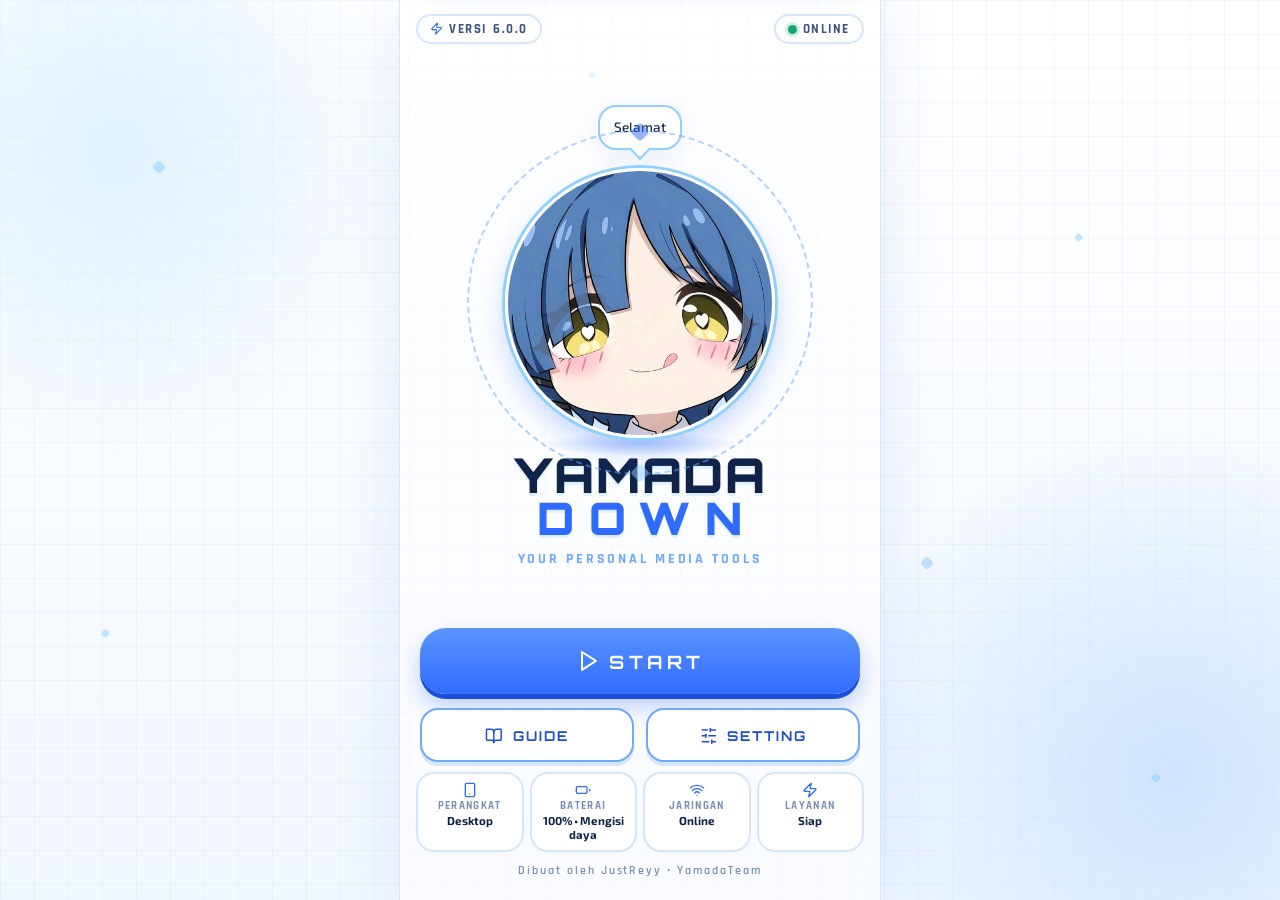
==== index.html @ 5ee304d1 "Update index.html" ====
<!doctype html>
<html lang="id" data-anim="on" data-rm="off" data-text="1" data-int="1">
<head>
  <meta charset="UTF-8">
  <meta name="viewport" content="width=device-width, initial-scale=1, viewport-fit=cover">
  <meta name="theme-color" content="#ffffff">
  <meta name="description" content="YAMADA DOWN - Your Personal Media Tools. Download video dari YouTube, TikTok, Instagram, dan Pinterest.">
  <meta name="mobile-web-app-capable" content="yes">
  <meta name="apple-mobile-web-app-capable" content="yes">
  <meta name="apple-mobile-web-app-title" content="YAMADA DOWN">
  <link rel="manifest" href="/manifest.webmanifest">
  <link rel="icon" href="LOGO.jpg">
  <link rel="apple-touch-icon" href="assets/icon-192.png">
  <link rel="preconnect" href="https://fonts.googleapis.com">
  <link rel="preconnect" href="https://fonts.gstatic.com" crossorigin>
  <link rel="stylesheet" href="https://fonts.googleapis.com/css2?family=Exo+2:wght@500;600;700&family=Inter:wght@400;500;600&family=Orbitron:wght@600;700;900&family=Rajdhani:wght@500;600;700&display=swap">
  <link rel="preload" as="image" href="assets/ryo.webp">
  <link rel="stylesheet" href="/style.css">
  <title>YAMADA DOWN</title>
</head>
<body>

<!-- Ikon: satu gaya (garis 2px, ujung membulat) -->
<svg width="0" height="0" style="position:absolute" aria-hidden="true" focusable="false">
  <defs>
    <symbol id="i-play" viewBox="0 0 24 24"><polygon points="6 3 20 12 6 21 6 3"/></symbol>
    <symbol id="i-book" viewBox="0 0 24 24"><path d="M12 7v14"/><path d="M3 18a1 1 0 0 1-1-1V4a1 1 0 0 1 1-1h5a4 4 0 0 1 4 4 4 4 0 0 1 4-4h5a1 1 0 0 1 1 1v13a1 1 0 0 1-1 1h-6a3 3 0 0 0-3 3 3 3 0 0 0-3-3z"/></symbol>
    <symbol id="i-sliders" viewBox="0 0 24 24"><line x1="21" x2="14" y1="4" y2="4"/><line x1="10" x2="3" y1="4" y2="4"/><line x1="21" x2="12" y1="12" y2="12"/><line x1="8" x2="3" y1="12" y2="12"/><line x1="21" x2="16" y1="20" y2="20"/><line x1="12" x2="3" y1="20" y2="20"/><line x1="14" x2="14" y1="2" y2="6"/><line x1="8" x2="8" y1="10" y2="14"/><line x1="16" x2="16" y1="18" y2="22"/></symbol>
    <symbol id="i-home" viewBox="0 0 24 24"><path d="M15 21v-8a1 1 0 0 0-1-1h-4a1 1 0 0 0-1 1v8"/><path d="M3 10a2 2 0 0 1 .709-1.528l7-5.999a2 2 0 0 1 2.582 0l7 5.999A2 2 0 0 1 21 10v9a2 2 0 0 1-2 2H5a2 2 0 0 1-2-2z"/></symbol>
    <symbol id="i-grid" viewBox="0 0 24 24"><rect width="7" height="7" x="3" y="3" rx="1"/><rect width="7" height="7" x="14" y="3" rx="1"/><rect width="7" height="7" x="14" y="14" rx="1"/><rect width="7" height="7" x="3" y="14" rx="1"/></symbol>
    <symbol id="i-back" viewBox="0 0 24 24"><path d="m12 19-7-7 7-7"/><path d="M19 12H5"/></symbol>
    <symbol id="i-chev-r" viewBox="0 0 24 24"><path d="m9 18 6-6-6-6"/></symbol>
    <symbol id="i-chev-l" viewBox="0 0 24 24"><path d="m15 18-6-6 6-6"/></symbol>
    <symbol id="i-check" viewBox="0 0 24 24"><path d="M20 6 9 17l-5-5"/></symbol>
    <symbol id="i-x" viewBox="0 0 24 24"><path d="M18 6 6 18"/><path d="m6 6 12 12"/></symbol>
    <symbol id="i-download" viewBox="0 0 24 24"><path d="M21 15v4a2 2 0 0 1-2 2H5a2 2 0 0 1-2-2v-4"/><polyline points="7 10 12 15 17 10"/><line x1="12" x2="12" y1="15" y2="3"/></symbol>
    <symbol id="i-clip" viewBox="0 0 24 24"><rect width="8" height="4" x="8" y="2" rx="1" ry="1"/><path d="M16 4h2a2 2 0 0 1 2 2v14a2 2 0 0 1-2 2H6a2 2 0 0 1-2-2V6a2 2 0 0 1 2-2h2"/></symbol>
    <symbol id="i-link" viewBox="0 0 24 24"><path d="M10 13a5 5 0 0 0 7.54.54l3-3a5 5 0 0 0-7.07-7.07l-1.72 1.71"/><path d="M14 11a5 5 0 0 0-7.54-.54l-3 3a5 5 0 0 0 7.07 7.07l1.71-1.71"/></symbol>
    <symbol id="i-share" viewBox="0 0 24 24"><circle cx="18" cy="5" r="3"/><circle cx="6" cy="12" r="3"/><circle cx="18" cy="19" r="3"/><line x1="8.59" x2="15.42" y1="13.51" y2="17.49"/><line x1="15.41" x2="8.59" y1="6.51" y2="10.49"/></symbol>
    <symbol id="i-vol" viewBox="0 0 24 24"><path d="M11 4.702a.705.705 0 0 0-1.203-.498L6.413 7.587A1.4 1.4 0 0 1 5.416 8H3a1 1 0 0 0-1 1v6a1 1 0 0 0 1 1h2.416a1.4 1.4 0 0 1 .997.413l3.383 3.384A.705.705 0 0 0 11 19.298z"/><path d="M16 9a5 5 0 0 1 0 6"/><path d="M19.364 18.364a9 9 0 0 0 0-12.728"/></symbol>
    <symbol id="i-globe" viewBox="0 0 24 24"><circle cx="12" cy="12" r="10"/><path d="M12 2a14.5 14.5 0 0 0 0 20 14.5 14.5 0 0 0 0-20"/><path d="M2 12h20"/></symbol>
    <symbol id="i-type" viewBox="0 0 24 24"><polyline points="4 7 4 4 20 4 20 7"/><line x1="9" x2="15" y1="20" y2="20"/><line x1="12" x2="12" y1="4" y2="20"/></symbol>
    <symbol id="i-sparkles" viewBox="0 0 24 24"><path d="M9.937 15.5A2 2 0 0 0 8.5 14.063l-6.135-1.582a.5.5 0 0 1 0-.962L8.5 9.936A2 2 0 0 0 9.937 8.5l1.582-6.135a.5.5 0 0 1 .963 0L14.063 8.5A2 2 0 0 0 15.5 9.937l6.135 1.581a.5.5 0 0 1 0 .964L15.5 14.063a2 2 0 0 0-1.437 1.437l-1.582 6.135a.5.5 0 0 1-.963 0z"/></symbol>
    <symbol id="i-shield" viewBox="0 0 24 24"><path d="M20 13c0 5-3.5 7.5-7.66 8.95a1 1 0 0 1-.67-.01C7.5 20.5 4 18 4 13V6a1 1 0 0 1 1-1c2 0 4.5-1.2 6.24-2.72a1.17 1.17 0 0 1 1.52 0C14.51 3.81 17 5 19 5a1 1 0 0 1 1 1z"/></symbol>
    <symbol id="i-lock" viewBox="0 0 24 24"><rect width="18" height="11" x="3" y="11" rx="2" ry="2"/><path d="M7 11V7a5 5 0 0 1 10 0v4"/></symbol>
    <symbol id="i-wifi" viewBox="0 0 24 24"><path d="M12 20h.01"/><path d="M2 8.82a15 15 0 0 1 20 0"/><path d="M5 12.859a10 10 0 0 1 14 0"/><path d="M8.5 16.429a5 5 0 0 1 7 0"/></symbol>
    <symbol id="i-battery" viewBox="0 0 24 24"><rect width="16" height="10" x="2" y="7" rx="2" ry="2"/><line x1="22" x2="22" y1="11" y2="13"/></symbol>
    <symbol id="i-phone" viewBox="0 0 24 24"><rect width="14" height="20" x="5" y="2" rx="2" ry="2"/><path d="M12 18h.01"/></symbol>
    <symbol id="i-refresh" viewBox="0 0 24 24"><path d="M3 12a9 9 0 0 1 9-9 9.75 9.75 0 0 1 6.74 2.74L21 8"/><path d="M21 3v5h-5"/><path d="M21 12a9 9 0 0 1-9 9 9.75 9.75 0 0 1-6.74-2.74L3 16"/><path d="M8 16H3v5"/></symbol>
    <symbol id="i-reset" viewBox="0 0 24 24"><path d="M3 12a9 9 0 1 0 9-9 9.75 9.75 0 0 0-6.74 2.74L3 8"/><path d="M3 3v5h5"/></symbol>
    <symbol id="i-chat" viewBox="0 0 24 24"><path d="M7.9 20A9 9 0 1 0 4 16.1L2 22Z"/></symbol>
    <symbol id="i-zap" viewBox="0 0 24 24"><path d="M4 14a1 1 0 0 1-.78-1.63l9.9-10.2a.5.5 0 0 1 .86.46l-1.92 6.02A1 1 0 0 0 13 10h7a1 1 0 0 1 .78 1.63l-9.9 10.2a.5.5 0 0 1-.86-.46l1.92-6.02A1 1 0 0 0 11 14z"/></symbol>
    <symbol id="i-user" viewBox="0 0 24 24"><path d="M19 21v-2a4 4 0 0 0-4-4H9a4 4 0 0 0-4 4v2"/><circle cx="12" cy="7" r="4"/></symbol>
    <symbol id="i-chart" viewBox="0 0 24 24"><line x1="12" x2="12" y1="20" y2="10"/><line x1="18" x2="18" y1="20" y2="4"/><line x1="6" x2="6" y1="20" y2="16"/></symbol>
    <symbol id="i-wrench" viewBox="0 0 24 24"><path d="M14.7 6.3a1 1 0 0 0 0 1.4l1.6 1.6a1 1 0 0 0 1.4 0l3.77-3.77a6 6 0 0 1-7.94 7.94l-6.91 6.91a2.12 2.12 0 0 1-3-3l6.91-6.91a6 6 0 0 1 7.94-7.94z"/></symbol>
    <symbol id="i-info" viewBox="0 0 24 24"><circle cx="12" cy="12" r="10"/><path d="M12 16v-4"/><path d="M12 8h.01"/></symbol>
    <symbol id="i-logout" viewBox="0 0 24 24"><path d="M9 21H5a2 2 0 0 1-2-2V5a2 2 0 0 1 2-2h4"/><polyline points="16 17 21 12 16 7"/><line x1="21" x2="9" y1="12" y2="12"/></symbol>
    <symbol id="i-save" viewBox="0 0 24 24"><path d="M15.2 3a2 2 0 0 1 1.4.6l3.8 3.8a2 2 0 0 1 .6 1.4V19a2 2 0 0 1-2 2H5a2 2 0 0 1-2-2V5a2 2 0 0 1 2-2z"/><path d="M17 21v-7a1 1 0 0 0-1-1H8a1 1 0 0 0-1 1v7"/><path d="M7 3v4a1 1 0 0 0 1 1h7"/></symbol>
    <symbol id="i-alert" viewBox="0 0 24 24"><path d="m21.73 18-8-14a2 2 0 0 0-3.48 0l-8 14A2 2 0 0 0 4 21h16a2 2 0 0 0 1.73-3"/><path d="M12 9v4"/><path d="M12 17h.01"/></symbol>
    <symbol id="i-help" viewBox="0 0 24 24"><circle cx="12" cy="12" r="10"/><path d="M9.09 9a3 3 0 0 1 5.83 1c0 2-3 3-3 3"/><path d="M12 17h.01"/></symbol>
    <symbol id="i-dots" viewBox="0 0 24 24"><circle cx="12" cy="12" r="1"/><circle cx="12" cy="5" r="1"/><circle cx="12" cy="19" r="1"/></symbol>
    <symbol id="i-flame" viewBox="0 0 24 24"><path d="M8.5 14.5A2.5 2.5 0 0 0 11 12c0-1.38-.5-2-1-3-1.072-2.143-.224-4.054 2-6 .5 2.5 2 4.9 4 6.5 2 1.6 3 3.5 3 5.5a7 7 0 1 1-14 0c0-1.153.433-2.294 1-3a2.5 2.5 0 0 0 2.5 2.5z"/></symbol>
    <symbol id="i-plus-sq" viewBox="0 0 24 24"><rect width="18" height="18" x="3" y="3" rx="2"/><path d="M8 12h8"/><path d="M12 8v8"/></symbol>
    <symbol id="i-eye" viewBox="0 0 24 24"><path d="M2.062 12.348a1 1 0 0 1 0-.696 10.75 10.75 0 0 1 19.876 0 1 1 0 0 1 0 .696 10.75 10.75 0 0 1-19.876 0"/><circle cx="12" cy="12" r="3"/></symbol>
    <symbol id="i-gear" viewBox="0 0 24 24"><circle cx="12" cy="12" r="3"/><path d="M12 2v3M12 19v3M4.93 4.93l2.12 2.12M16.95 16.95l2.12 2.12M2 12h3M19 12h3M4.93 19.07l2.12-2.12M16.95 7.05l2.12-2.12"/></symbol>
  </defs>
</svg>

<!-- Dekorasi latar -->
<div id="bg" class="bg" aria-hidden="true">
  <span class="bg-blob b1"></span><span class="bg-blob b2"></span>
  <span class="bg-dot d1"></span><span class="bg-dot d2"></span><span class="bg-dot d3"></span>
  <span class="bg-dot d4"></span><span class="bg-dot d5"></span><span class="bg-dot d6"></span>
</div>

<main id="app">

  <!-- ===================== MAIN MENU ===================== -->
  <section id="screen-menu" class="screen menu" data-screen="menu" hidden>
    <div class="hud">
      <span class="chip chip-ver"><svg class="i"><use href="#i-zap"/></svg><span data-i18n="menu.version">VERSI</span> <b class="ver-text">6.0.0</b></span>
      <span class="chip chip-status" id="menuStatus"><i class="dot"></i><span id="menuStatusText">ONLINE</span></span>
    </div>

    <div class="stage">
      <div class="bubble bubble-down" id="menuBubble"><span id="menuBubbleText"></span></div>
      <div class="mascot-wrap">
        <div class="halo" aria-hidden="true"></div>
        <div class="mascot" data-mascot data-size="xl" data-mood="normal" data-secret></div>
      </div>
      <h1 class="logo" id="logoText" aria-label="YAMADA DOWN"><span class="l1">YAMADA</span><span class="l2">DOWN</span></h1>
      <p class="tagline" data-i18n="app.tagline">Your Personal Media Tools</p>
    </div>

    <nav class="menu-btns" aria-label="Main menu">
      <button class="btn btn-primary btn-xl" data-go="tools" data-act="start" type="button"><svg class="i"><use href="#i-play"/></svg><span data-i18n="btn.start">START</span></button>
      <div class="row2">
        <button class="btn btn-ghost" data-go="guide" data-act="guide" type="button"><svg class="i"><use href="#i-book"/></svg><span data-i18n="btn.guide">GUIDE</span></button>
        <button class="btn btn-ghost" data-go="setting" data-act="setting" type="button"><svg class="i"><use href="#i-sliders"/></svg><span data-i18n="btn.setting">SETTING</span></button>
      </div>
    </nav>

    <div class="sysbar" aria-label="System status">
      <div class="sys"><svg class="i"><use href="#i-phone"/></svg><small data-i18n="sys.device">Perangkat</small><b id="deviceType">...</b></div>
      <div class="sys"><svg class="i"><use href="#i-battery"/></svg><small data-i18n="sys.battery">Baterai</small><b id="deviceBatteryStatus">...</b></div>
      <div class="sys"><svg class="i"><use href="#i-wifi"/></svg><small data-i18n="sys.network">Jaringan</small><b id="netStatus">...</b></div>
      <div class="sys"><svg class="i"><use href="#i-zap"/></svg><small data-i18n="sys.service">Layanan</small><b id="serviceStatus">...</b></div>
    </div>
    <p class="credit" data-i18n="credit">Dibuat oleh JustReyy • YamadaTeam</p>
  </section>

  <!-- ===================== SELECT YOUR TOOLS ===================== -->
  <section id="screen-tools" class="screen has-dock" data-screen="tools" hidden>
    <header class="topbar">
      <button class="icon-btn" data-back type="button" aria-label="Back"><svg class="i"><use href="#i-back"/></svg></button>
      <div class="topbar-title">
        <span class="kicker" data-i18n="tools.kicker">STAGE SELECT</span>
        <h2 data-i18n="tools.title">SELECT YOUR TOOLS</h2>
      </div>
      <div class="mascot" data-mascot data-size="xs" data-mood="happy"></div>
    </header>
    <p class="lead" data-i18n="tools.sub">Pilih tools yang kamu butuhkan.</p>
    <div id="toolList" class="tool-list"></div>
  </section>

  <!-- ===================== DOWNLOADER (MISSION) ===================== -->
  <section id="screen-tool" class="screen has-dock" data-screen="tool" hidden>
    <header class="topbar">
      <button class="icon-btn" data-back type="button" aria-label="Back"><svg class="i"><use href="#i-back"/></svg></button>
      <div class="topbar-title">
        <span class="kicker" data-i18n="tool.kicker">MISSION</span>
        <h2 id="toolTitle">YouTube Downloader</h2>
      </div>
      <img id="toolBigIcon" class="platform-ico" src="Youtube.jpg" alt="">
    </header>

    <div class="coach">
      <div class="mascot" data-mascot data-size="md" data-mood="explain" id="toolMascot"></div>
      <div class="bubble bubble-left"><span id="toolBubble" data-i18n="tool.idle">Tempel linknya, lalu tekan DOWNLOAD.</span></div>
    </div>

    <p id="toolDescription" class="lead"></p>

    <div class="panel download-box">
      <label for="videoUrl" class="label" data-i18n="tool.urlLabel">URL MEDIA</label>
      <div class="input-row">
        <input id="videoUrl" type="url" inputmode="url" autocomplete="off" autocapitalize="off" spellcheck="false" placeholder="https://..." aria-label="URL">
        <button id="pasteBtn" class="btn btn-soft btn-sm" type="button"><svg class="i"><use href="#i-clip"/></svg><span data-i18n="btn.paste">PASTE</span></button>
      </div>
      <button id="downloadBtn" class="btn btn-primary" type="button"><svg class="i"><use href="#i-download"/></svg><span data-i18n="btn.download">DOWNLOAD</span></button>
      <p class="helper" data-i18n="tool.helper">Gunakan link konten publik yang kamu punya hak untuk menyimpannya.</p>
    </div>

    <div id="resultBox" class="result-box" hidden></div>
  </section>

  <!-- ===================== GUIDE ===================== -->
  <section id="screen-guide" class="screen has-dock" data-screen="guide" hidden>
    <header class="topbar">
      <button class="icon-btn" id="guideBack" type="button" aria-label="Back"><svg class="i"><use href="#i-back"/></svg></button>
      <div class="topbar-title">
        <span class="kicker" data-i18n="guide.kicker">TUTORIAL</span>
        <h2 id="guideTitle" data-i18n="guide.title">GUIDE</h2>
      </div>
      <div class="mascot" data-mascot data-size="xs" data-mood="explain"></div>
    </header>

    <div id="guideList" class="guide-list">
      <p class="lead" data-i18n="guide.sub">Belajar langkah demi langkah bersama Ryo.</p>
      <div id="guideCards"></div>
    </div>

    <div id="guideRun" class="guide-run" hidden>
      <div class="progress" id="guideProgress" aria-hidden="true"></div>
      <div class="step-label"><span id="guideStepLabel">STEP 1/5</span></div>
      <div class="scene-card" id="guideScene"></div>
      <h3 class="step-title" id="guideStepTitle"></h3>
      <div class="coach">
        <div class="mascot" data-mascot data-size="md" data-mood="explain" id="guideMascot"></div>
        <div class="bubble bubble-left"><span id="guideStepText"></span></div>
      </div>
      <div class="row2 guide-nav">
        <button class="btn btn-ghost" id="guidePrev" type="button"><svg class="i"><use href="#i-chev-l"/></svg><span data-i18n="btn.prev">PREVIOUS</span></button>
        <button class="btn btn-primary" id="guideNext" type="button"><span id="guideNextText" data-i18n="btn.next">NEXT</span><svg class="i"><use href="#i-chev-r"/></svg></button>
      </div>
    </div>
  </section>

  <!-- ===================== SETTING ===================== -->
  <section id="screen-setting" class="screen has-dock" data-screen="setting" hidden>
    <header class="topbar">
      <button class="icon-btn" data-back type="button" aria-label="Back"><svg class="i"><use href="#i-back"/></svg></button>
      <div class="topbar-title">
        <span class="kicker" data-i18n="setting.kicker">OPTIONS</span>
        <h2 data-i18n="setting.title">SETTING</h2>
      </div>
      <div class="mascot" data-mascot data-size="xs" data-mood="normal" id="settingMascot"></div>
    </header>

    <div class="tabs" role="tablist" id="settingTabs">
      <button class="tab active" role="tab" data-tab="general" type="button" data-i18n="setting.general">GENERAL</button>
      <button class="tab" role="tab" data-tab="display" type="button" data-i18n="setting.display">DISPLAY</button>
      <button class="tab" role="tab" data-tab="about" type="button" data-i18n="setting.about">ABOUT</button>
    </div>

    <div class="pane active" data-pane="general">
      <div class="panel list">
        <div class="opt" data-hl="lang">
          <div class="opt-text"><svg class="i"><use href="#i-globe"/></svg><span data-i18n="setting.language">Bahasa website</span></div>
          <div class="seg" data-setting="lang">
            <button type="button" data-value="id">ID</button><button type="button" data-value="en">EN</button>
          </div>
        </div>
        <div class="opt">
          <div class="opt-text"><svg class="i"><use href="#i-vol"/></svg><span data-i18n="setting.sound">Efek suara</span></div>
          <label class="switch"><input type="checkbox" data-setting="sound"><span class="knob"></span></label>
        </div>
        <div class="opt">
          <div class="opt-text"><svg class="i"><use href="#i-sparkles"/></svg><span data-i18n="setting.animation">Animasi</span></div>
          <label class="switch"><input type="checkbox" data-setting="anim"><span class="knob"></span></label>
        </div>
        <div class="opt">
          <div class="opt-text"><svg class="i"><use href="#i-eye"/></svg><div><span data-i18n="setting.reduced">Reduced Motion</span><small data-i18n="setting.reducedHint"></small></div></div>
          <label class="switch"><input type="checkbox" data-setting="reduced"><span class="knob"></span></label>
        </div>
        <div class="opt">
          <div class="opt-text"><svg class="i"><use href="#i-alert"/></svg><div><span data-i18n="setting.confirm">Konfirmasi sebelum keluar</span><small data-i18n="setting.confirmHint"></small></div></div>
          <label class="switch"><input type="checkbox" data-setting="confirmLeave"><span class="knob"></span></label>
        </div>
        <div class="opt">
          <div class="opt-text"><svg class="i"><use href="#i-reset"/></svg><div><span data-i18n="setting.reset">Reset pengaturan</span><small data-i18n="setting.resetHint"></small></div></div>
          <button class="btn btn-soft btn-sm" id="resetBtn" type="button" data-i18n="btn.reset">RESET</button>
        </div>
      </div>
    </div>

    <div class="pane" data-pane="display">
      <div class="panel list">
        <div class="opt col">
          <div class="opt-text"><svg class="i"><use href="#i-type"/></svg><span data-i18n="setting.textSize">Ukuran teks</span></div>
          <div class="seg seg-full" data-setting="textSize">
            <button type="button" data-value="0" data-i18n="setting.small">Kecil</button>
            <button type="button" data-value="1" data-i18n="setting.medium">Sedang</button>
            <button type="button" data-value="2" data-i18n="setting.large">Besar</button>
          </div>
          <p class="preview-text" data-i18n="setting.preview">Contoh teks</p>
        </div>
        <div class="opt col">
          <div class="opt-text"><svg class="i"><use href="#i-sparkles"/></svg><span data-i18n="setting.intensity">Intensitas animasi</span></div>
          <div class="seg seg-full" data-setting="intensity">
            <button type="button" data-value="0" data-i18n="setting.low">Rendah</button>
            <button type="button" data-value="1" data-i18n="setting.mid">Sedang</button>
            <button type="button" data-value="2" data-i18n="setting.high">Tinggi</button>
          </div>
        </div>
        <div class="opt">
          <div class="opt-text"><svg class="i"><use href="#i-user"/></svg><span data-i18n="setting.character">Tampilkan karakter</span></div>
          <label class="switch"><input type="checkbox" data-setting="showChar"><span class="knob"></span></label>
        </div>
        <p class="helper char-hint" data-i18n="setting.characterHint"></p>
      </div>
    </div>

    <div class="pane" data-pane="about">
      <div class="panel about">
        <div class="mascot" data-mascot data-size="lg" data-mood="happy"></div>
        <dl>
          <div><dt data-i18n="about.name">Nama aplikasi</dt><dd id="aboutName">YAMADA DOWN</dd></div>
          <div><dt data-i18n="about.version">Versi website</dt><dd class="ver-text">6.0.0</dd></div>
          <div><dt data-i18n="about.developer">Developer</dt><dd>JustReyy • YamadaTeam</dd></div>
          <div><dt data-i18n="about.info">Informasi</dt><dd data-i18n="about.infoText"></dd></div>
        </dl>
        <div class="about-actions">
          <button class="btn btn-primary btn-sm" id="installBtn" type="button" hidden data-hl="install"><svg class="i"><use href="#i-plus-sq"/></svg><span data-i18n="about.install">Pasang di layar utama</span></button>
          <a class="btn btn-ghost btn-sm" id="csLink" href="#" target="_blank" rel="noopener noreferrer"><svg class="i"><use href="#i-chat"/></svg><span data-i18n="btn.cs">CUSTOMER SERVICE</span></a>
          <a class="btn btn-ghost btn-sm" id="waLinkAbout" href="#" target="_blank" rel="noopener noreferrer"><svg class="i"><use href="#i-link"/></svg><span data-i18n="about.channel">Saluran WhatsApp</span></a>
        </div>
      </div>
    </div>
  </section>

  <!-- ===================== ADMIN (rahasia) ===================== -->
  <section id="screen-admin" class="screen" data-screen="admin" hidden>
    <header class="topbar">
      <button class="icon-btn" data-back type="button" aria-label="Back"><svg class="i"><use href="#i-back"/></svg></button>
      <div class="topbar-title">
        <span class="kicker" data-i18n="admin.kicker">RESTRICTED</span>
        <h2 data-i18n="admin.title">ADMIN CONSOLE</h2>
      </div>
      <img id="panelHeroLogo" class="platform-ico site-logo-img" src="LOGO.jpg" alt="">
    </header>

    <!-- login -->
    <div id="panelLocked" class="panel download-box admin-login">
      <div class="mascot" data-mascot data-size="lg" data-mood="normal"></div>
      <p class="lead" data-i18n="admin.loginHint">Masukkan key admin.</p>
      <label for="panelKeyInput" class="label" data-i18n="admin.keyLabel">ADMIN KEY</label>
      <div class="input-row">
        <input id="panelKeyInput" type="password" autocomplete="off" autocapitalize="off" spellcheck="false" data-i18n-ph="admin.keyPh" placeholder="Masukkan key rahasia..." aria-label="Admin key">
      </div>
      <button id="panelUnlockBtn" class="btn btn-primary" type="button"><svg class="i"><use href="#i-lock"/></svg><span data-i18n="btn.login">MASUK</span></button>
      <p id="panelError" class="msg msg-bad" hidden></p>
    </div>

    <!-- dashboard -->
    <div id="panelDashboard" hidden>
      <div class="tabs" role="tablist" id="adminTabs">
        <button class="tab active" data-tab="stats" type="button"><svg class="i"><use href="#i-chart"/></svg><span data-i18n="admin.tabStats">STATS</span></button>
        <button class="tab" data-tab="site" type="button"><svg class="i"><use href="#i-globe"/></svg><span data-i18n="admin.tabSite">SITE</span></button>
        <button class="tab" data-tab="tools" type="button"><svg class="i"><use href="#i-download"/></svg><span data-i18n="admin.tabTools">TOOLS</span></button>
        <button class="tab" data-tab="maint" type="button"><svg class="i"><use href="#i-wrench"/></svg><span data-i18n="admin.tabMaint">MAINT</span></button>
      </div>

      <div class="pane active" data-pane="stats">
        <div class="panel">
          <h3 class="panel-h"><svg class="i"><use href="#i-shield"/></svg><span data-i18n="admin.config">Status konfigurasi server</span></h3>
          <ul class="cfg" id="cfgList"></ul>
          <p id="panelKvNotice" class="msg msg-warn" hidden></p>
        </div>

        <div class="panel">
          <h3 class="panel-h"><svg class="i"><use href="#i-chart"/></svg><span data-i18n="admin.dashboard">Dashboard</span></h3>
          <div class="stat-grid">
            <div class="stat"><small data-i18n="admin.visits">Total Pengunjung</small><b id="statTotalVisits">0</b></div>
            <div class="stat"><small data-i18n="admin.toolsUsed">Tools Dipakai</small><b id="statToolsUsed">0</b></div>
            <div class="stat"><small data-i18n="admin.downloads">Total Download</small><b id="statTotalDownloads">0</b></div>
            <div class="stat"><small data-i18n="admin.today">Download Hari Ini</small><b id="statDownloadsToday">0</b></div>
            <div class="stat"><small data-i18n="admin.requests">API Request</small><b id="statApiRequests">0</b></div>
            <div class="stat"><small data-i18n="admin.failed">Request Gagal</small><b id="statApiFailed">0</b></div>
            <div class="stat wide"><small data-i18n="admin.apiStatus">Status API</small>
              <span id="statApiStatus" class="badge badge-unknown">...</span>
              <em id="statApiStatusTime"></em></div>
          </div>
        </div>

        <div class="panel">
          <h3 class="panel-h"><svg class="i"><use href="#i-flame"/></svg><span data-i18n="admin.popular">Tools Paling Populer</span></h3>
          <div id="popularToolsList" class="rank-list"><p class="helper">...</p></div>
          <button id="panelRefreshBtn" class="btn btn-soft btn-sm" type="button"><svg class="i"><use href="#i-refresh"/></svg><span data-i18n="btn.refresh">REFRESH</span></button>
        </div>
        <button id="panelLogoutBtn" class="btn btn-ghost" type="button"><svg class="i"><use href="#i-logout"/></svg><span data-i18n="btn.logout">KELUAR</span></button>
      </div>

      <div class="pane" data-pane="site">
        <div class="panel">
          <h3 class="panel-h"><svg class="i"><use href="#i-globe"/></svg><span data-i18n="admin.site">Website Settings</span></h3>
          <label class="label" for="siteNameInput" data-i18n="admin.siteName">Nama Website</label>
          <input id="siteNameInput" type="text" class="field" maxlength="60" placeholder="YAMADA DOWN">
          <label class="label" for="siteDescriptionInput" data-i18n="admin.siteDesc">Deskripsi</label>
          <textarea id="siteDescriptionInput" class="field" rows="2" maxlength="160"></textarea>
          <label class="label" for="siteLogoInput" data-i18n="admin.siteLogo">URL Logo</label>
          <div class="logo-field"><img id="siteLogoPreview" src="LOGO.jpg" alt=""><input id="siteLogoInput" type="text" class="field" maxlength="300" placeholder="LOGO.jpg / https://..."></div>
          <label class="label" for="siteCsLinkInput" data-i18n="admin.siteCs">Link Customer Service</label>
          <input id="siteCsLinkInput" type="text" class="field" maxlength="300" placeholder="https://wa.me/62xxxxxxxxxx">
          <button id="siteSaveBtn" class="btn btn-primary" type="button"><svg class="i"><use href="#i-save"/></svg><span data-i18n="btn.save">SIMPAN</span></button>
          <p id="siteSaveStatus" class="msg" hidden></p>
        </div>
      </div>

      <div class="pane" data-pane="tools">
        <div class="panel">
          <h3 class="panel-h"><svg class="i"><use href="#i-download"/></svg><span data-i18n="admin.manager">Downloader Manager</span></h3>
          <p class="helper" data-i18n="admin.managerHint"></p>
          <div class="platform-list" id="platformList"></div>
          <button id="platformSaveBtn" class="btn btn-primary" type="button"><svg class="i"><use href="#i-save"/></svg><span data-i18n="btn.save">SIMPAN</span></button>
          <p id="platformSaveStatus" class="msg" hidden></p>
        </div>
      </div>

      <div class="pane" data-pane="maint">
        <div class="panel">
          <h3 class="panel-h"><svg class="i"><use href="#i-wrench"/></svg><span data-i18n="admin.maint">Maintenance Mode</span></h3>
          <p class="helper" data-i18n="admin.maintHint"></p>
          <div class="opt"><div class="opt-text"><span data-i18n="admin.maintToggle">Mode Maintenance</span></div>
            <label class="switch"><input type="checkbox" id="maintenanceToggle"><span class="knob"></span></label></div>
          <label class="label" for="maintenanceMessageInput" data-i18n="admin.maintMsg">Pesan</label>
          <textarea id="maintenanceMessageInput" class="field" rows="3" maxlength="500"></textarea>
          <button id="maintenanceSaveBtn" class="btn btn-primary" type="button"><svg class="i"><use href="#i-save"/></svg><span data-i18n="btn.save">SIMPAN</span></button>
          <p id="maintenanceSaveStatus" class="msg" hidden></p>
        </div>
      </div>
    </div>
  </section>
</main>

<!-- Navigasi bawah: HOME / TOOLS / GUIDE / SETTING -->
<nav id="dock" class="dock" aria-label="Navigasi" hidden>
  <button type="button" data-go="menu" data-nav="menu"><svg class="i"><use href="#i-home"/></svg><span data-i18n="nav.home">HOME</span></button>
  <button type="button" data-go="tools" data-nav="tools"><svg class="i"><use href="#i-grid"/></svg><span data-i18n="nav.tools">TOOLS</span></button>
  <button type="button" data-go="guide" data-nav="guide"><svg class="i"><use href="#i-book"/></svg><span data-i18n="nav.guide">GUIDE</span></button>
  <button type="button" data-go="setting" data-nav="setting"><svg class="i"><use href="#i-sliders"/></svg><span data-i18n="nav.setting">SETTING</span></button>
</nav>

<!-- Transisi halaman -->
<div id="wipe" class="wipe" aria-hidden="true"><i></i><i></i><i></i></div>

<!-- Loading screen -->
<div id="loading" class="loading" role="status" aria-live="polite">
  <div class="loading-inner">
    <div class="mascot" data-mascot data-size="lg" data-mood="normal"></div>
    <div class="logo logo-sm"><span class="l1">YAMADA</span><span class="l2">DOWN</span></div>
    <div class="load-label"><span data-i18n="loading.now">NOW LOADING</span><span class="dots"><i></i><i></i><i></i></span></div>
    <div class="segbar" id="segBar" aria-hidden="true"></div>
    <div class="load-pct"><b id="loadPct">0</b>%</div>
    <p class="tip"><b data-i18n="loading.tip">TIP</b> <span id="loadTip"></span></p>
  </div>
</div>

<!-- Notifikasi WhatsApp (5 detik) -->
<div id="waNotice" class="wa-notice">
  <img src="iPhone.jpg" alt="" class="wa-icon" width="40" height="40">
  <div class="wa-copy"><strong data-i18n="wa.title">Saluran WhatsApp</strong><span data-i18n="wa.text"></span></div>
  <a id="waLink" href="#" target="_blank" rel="noopener noreferrer" data-i18n="wa.join">Gabung</a>
  <button id="closeNotice" type="button" aria-label="Close"><svg class="i"><use href="#i-x"/></svg></button>
</div>

<!-- Efek visual akses rahasia -->
<div id="secretFx" class="secret-fx" aria-hidden="true">
  <span class="ring r1"></span><span class="ring r2"></span><span class="ring r3"></span>
  <b class="glitch" data-text="SECRET ACCESS">SECRET ACCESS</b>
</div>

<!-- Dialog akses rahasia -->
<div id="secretDialog" class="modal" hidden role="dialog" aria-modal="true" aria-labelledby="secretTitle">
  <div class="modal-box secret-box">
    <div class="mascot" data-mascot data-size="lg" data-mood="happy"></div>
    <h3 id="secretTitle" class="glitch-title" data-i18n="secret.title">SECRET ACCESS</h3>
    <p data-i18n="secret.body"></p>
    <button id="secretGo" class="btn btn-primary" type="button"><svg class="i"><use href="#i-lock"/></svg><span data-i18n="secret.go">ACCESS ADMIN</span></button>
    <button id="secretClose" class="btn btn-ghost" type="button" data-i18n="btn.close">TUTUP</button>
  </div>
</div>

<!-- Konfirmasi reset -->
<div id="resetDialog" class="modal" hidden role="dialog" aria-modal="true">
  <div class="modal-box">
    <div class="mascot" data-mascot data-size="md" data-mood="confused"></div>
    <h3 data-i18n="setting.resetAsk">Reset?</h3>
    <p data-i18n="setting.resetBody"></p>
    <div class="row2">
      <button id="resetCancel" class="btn btn-ghost btn-sm" type="button" data-i18n="btn.cancel">BATAL</button>
      <button id="resetOk" class="btn btn-primary btn-sm" type="button" data-i18n="btn.reset">RESET</button>
    </div>
  </div>
</div>

<!-- Overlay maintenance (pengunjung). Mascot di sini tetap memicu 7x ketukan rahasia. -->
<div id="maintenanceOverlay" class="modal modal-maint" hidden role="alertdialog" aria-modal="true">
  <div class="modal-box">
    <div class="mascot" data-mascot data-size="lg" data-mood="confused" data-secret></div>
    <h3 data-i18n="maint.title">Sedang Maintenance</h3>
    <p id="maintenanceMessage" data-i18n="maint.default"></p>
    <button id="maintenanceRetryBtn" class="btn btn-primary" type="button"><svg class="i"><use href="#i-refresh"/></svg><span data-i18n="btn.retry">COBA LAGI</span></button>
  </div>
</div>

<div id="toast" class="toast" role="status"></div>
<div id="bigNotice" class="big-notice" role="status">
  <div class="big-notice-box"><svg class="i"><use href="#i-check"/></svg><p id="bigNoticeText"></p></div>
</div>

<script src="/content.js"></script>
<script src="/app.js"></script>
</body>
</html>
---- style.css ----
/* =====================================================================
   YAMADA DOWN — tema game anime: putih bersih, biru, aksen biru muda.
   Font: Orbitron (judul/tombol), Rajdhani (HUD), Exo 2 (UI), Inter (teks).
   Semua gerakan hanya memakai transform/opacity supaya ringan di Android.
   ===================================================================== */

:root{
  --blue:#2f6bff; --blue-d:#1c4fd6; --blue-l:#6ea8ff; --sky:#8fd0ff; --sky-l:#dff1ff; --ice:#f2f8ff;
  --ink:#10244a; --ink2:#3b5380; --muted:#7a8fb3; --line:#d6e6fb; --white:#fff;
  --ok:#14a870; --warn:#d98a06; --bad:#e0474c;
  --r-s:12px; --r-m:18px; --r-l:26px;
  --f-display:"Orbitron","Exo 2",system-ui,sans-serif;
  --f-hud:"Rajdhani","Exo 2",system-ui,sans-serif;
  --f-ui:"Exo 2",system-ui,sans-serif;
  --f-body:"Inter",system-ui,-apple-system,"Segoe UI",Roboto,sans-serif;
  --amp:1;
  --st:env(safe-area-inset-top,0px); --sb:env(safe-area-inset-bottom,0px);
  --dock-h:68px;
  --shadow:0 8px 24px rgba(47,107,255,.10);
}
html[data-int="0"]{--amp:.45}
html[data-int="2"]{--amp:1.6}
html{font-size:16px;-webkit-text-size-adjust:100%;text-size-adjust:100%}
html[data-text="0"]{font-size:14.5px}
html[data-text="2"]{font-size:18px}

*,*::before,*::after{box-sizing:border-box}
[hidden]{display:none!important}
html,body{margin:0;height:100%;overflow:hidden;background:var(--ice)}
body{font-family:var(--f-body);color:var(--ink);-webkit-tap-highlight-color:transparent;touch-action:manipulation;overscroll-behavior:none}
button,input,textarea{font:inherit;color:inherit}
button{cursor:pointer;border:0;background:none;padding:0}
a{color:inherit;text-decoration:none}
.i{width:1.25em;height:1.25em;flex:none;fill:none;stroke:currentColor;stroke-width:2;stroke-linecap:round;stroke-linejoin:round}
:focus-visible{outline:3px solid var(--blue-l);outline-offset:2px}

/* ---------- Latar ---------- */
.bg{position:fixed;inset:0;z-index:0;overflow:hidden;pointer-events:none;
  background:
    linear-gradient(rgba(47,107,255,.05) 1px,transparent 1px) 0 0/34px 34px,
    linear-gradient(90deg,rgba(47,107,255,.05) 1px,transparent 1px) 0 0/34px 34px,
    linear-gradient(180deg,#fff 0%,#f2f8ff 100%)}
.bg-blob{position:absolute;border-radius:50%;filter:blur(2px)}
.b1{width:70vmin;height:70vmin;left:-22vmin;top:-18vmin;background:radial-gradient(circle,var(--sky-l),transparent 68%)}
.b2{width:80vmin;height:80vmin;right:-28vmin;bottom:-26vmin;background:radial-gradient(circle,#cfe3ff,transparent 68%)}
.bg-dot{position:absolute;width:10px;height:10px;border-radius:3px;background:var(--sky);opacity:.55;transform:rotate(45deg)}
.d1{left:12%;top:18%}.d2{left:84%;top:26%;width:7px;height:7px}.d3{left:72%;top:62%}
.d4{left:8%;top:70%;width:7px;height:7px}.d5{left:46%;top:8%;width:6px;height:6px}.d6{left:90%;top:86%;width:8px;height:8px}

/* ---------- Kerangka ---------- */
#app{position:fixed;inset:0;max-width:480px;margin:0 auto;z-index:1;overflow:hidden;background:transparent}
@media (min-width:520px){#app{box-shadow:0 0 0 1px var(--line),0 0 60px rgba(47,107,255,.12);background:rgba(255,255,255,.55)}}
.screen{position:absolute;inset:0;overflow-x:hidden;overflow-y:auto;-webkit-overflow-scrolling:touch;
  padding:calc(var(--st) + 14px) 16px calc(var(--sb) + 22px);display:flex;flex-direction:column;gap:14px}
.screen.has-dock{padding-bottom:calc(var(--dock-h) + var(--sb) + 22px)}
.screen::-webkit-scrollbar{width:0}

/* ---------- Tipografi & komponen dasar ---------- */
.kicker{font-family:var(--f-hud);font-weight:700;font-size:.8rem;letter-spacing:.22em;color:var(--blue)}
h1,h2,h3{margin:0}
.lead{margin:0;color:var(--ink2);font-size:.92rem;line-height:1.5}
.helper{margin:0;color:var(--muted);font-size:.78rem;line-height:1.5}
.label{font-family:var(--f-hud);font-weight:700;font-size:.8rem;letter-spacing:.18em;color:var(--ink2)}
.chip{display:inline-flex;align-items:center;gap:6px;height:30px;padding:0 12px;border-radius:99px;
  background:#fff;border:2px solid var(--line);font-family:var(--f-hud);font-weight:700;font-size:.82rem;letter-spacing:.12em;color:var(--ink2)}
.chip .i{width:1em;height:1em;color:var(--blue)}
.dot{width:9px;height:9px;border-radius:50%;background:var(--ok);box-shadow:0 0 0 3px rgba(20,168,112,.18)}
.chip-status.off .dot{background:var(--bad);box-shadow:0 0 0 3px rgba(224,71,76,.18)}
.chip-status.maint .dot{background:var(--warn);box-shadow:0 0 0 3px rgba(217,138,6,.2)}

.panel{background:#fff;border:2px solid var(--line);border-radius:var(--r-l);padding:16px;box-shadow:var(--shadow);display:flex;flex-direction:column;gap:12px;position:relative}
.panel+.panel{margin-top:14px}
.panel-h{display:flex;align-items:center;gap:8px;font-family:var(--f-ui);font-weight:700;font-size:1rem;color:var(--ink)}
.panel-h .i{color:var(--blue)}

.field,.input-row input{width:100%;min-height:50px;border:2px solid var(--line);border-radius:var(--r-m);background:var(--ice);padding:12px 14px;font-size:.95rem;color:var(--ink);outline:none;transition:border-color .2s,box-shadow .2s}
textarea.field{resize:vertical;min-height:70px}
.field:focus,.input-row input:focus{border-color:var(--blue-l);box-shadow:0 0 0 4px rgba(110,168,255,.22);background:#fff}
.input-row{display:flex;gap:8px}
.input-row input{flex:1;min-width:0}
.msg{margin:0;font-size:.82rem;line-height:1.5;border-radius:var(--r-s);padding:10px 12px}
.msg-bad{background:#fdeced;color:#a8282d}
.msg-warn{background:#fff6e0;color:#8a5a00}
.msg-ok{background:#e4f8ef;color:#0b7a50}

/* ---------- Tombol ---------- */
.btn{position:relative;overflow:hidden;display:inline-flex;align-items:center;justify-content:center;gap:10px;min-height:54px;padding:0 20px;
  border-radius:var(--r-m);font-family:var(--f-display);font-weight:700;font-size:.85rem;letter-spacing:.14em;text-transform:uppercase;
  transition:transform .12s ease,box-shadow .12s ease,filter .2s;user-select:none;-webkit-user-select:none;text-align:center}
.btn .i{width:1.3em;height:1.3em}
.btn-primary{color:#fff;background:linear-gradient(180deg,#5b94ff,var(--blue));box-shadow:0 5px 0 var(--blue-d),0 12px 22px rgba(47,107,255,.32)}
.btn-ghost{color:var(--blue-d);background:#fff;border:2px solid var(--blue-l);box-shadow:0 4px 0 var(--line)}
.btn-soft{color:var(--blue-d);background:var(--sky-l);box-shadow:0 3px 0 #bddcf6}
.btn-sm{min-height:44px;padding:0 14px;font-size:.72rem}
.btn-xl{min-height:66px;font-size:1.15rem;letter-spacing:.24em;border-radius:var(--r-l)}
.btn:active{transform:translateY(4px)}
.btn-primary:active{box-shadow:0 1px 0 var(--blue-d),0 4px 10px rgba(47,107,255,.3)}
.btn-ghost:active{box-shadow:0 0 0 var(--line)}
.btn-soft:active{box-shadow:0 0 0 #bddcf6}
.btn[disabled]{opacity:.55;pointer-events:none}
.btn::after{content:"";position:absolute;inset:0;background:linear-gradient(105deg,transparent 35%,rgba(255,255,255,.55) 50%,transparent 65%);transform:translateX(-120%)}
.fx .btn-primary::after{animation:btnShine 4.5s ease-in-out infinite}
.fx .btn:hover::after{animation:btnShine .9s ease}
@keyframes btnShine{0%,70%{transform:translateX(-120%)}100%{transform:translateX(120%)}}
.row2{display:grid;grid-template-columns:1fr 1fr;gap:12px}
.icon-btn{width:46px;height:46px;border-radius:var(--r-m);background:#fff;border:2px solid var(--line);display:grid;place-items:center;color:var(--blue-d);box-shadow:0 3px 0 var(--line);flex:none;transition:transform .12s,box-shadow .12s}
.icon-btn:active{transform:translateY(3px);box-shadow:none}

/* ---------- Top bar ---------- */
.topbar{display:flex;align-items:center;gap:12px}
.topbar-title{flex:1;min-width:0;display:flex;flex-direction:column;gap:2px}
.topbar-title h2{font-family:var(--f-display);font-weight:900;font-size:1.12rem;letter-spacing:.04em;color:var(--ink);line-height:1.2;overflow-wrap:anywhere}
.platform-ico{width:46px;height:46px;border-radius:14px;object-fit:cover;border:2px solid var(--line);flex:none;background:#fff}

/* ---------- Dock ---------- */
.dock{position:fixed;left:50%;bottom:0;z-index:20;width:min(100%,480px);transform:translateX(-50%);
  height:calc(var(--dock-h) + var(--sb));padding:8px 10px calc(var(--sb) + 6px);display:grid;grid-template-columns:repeat(4,1fr);gap:6px;
  background:rgba(255,255,255,.96);border-top:2px solid var(--line);box-shadow:0 -8px 24px rgba(47,107,255,.08)}
.dock button{display:flex;flex-direction:column;align-items:center;justify-content:center;gap:3px;border-radius:var(--r-m);color:var(--muted);
  font-family:var(--f-hud);font-weight:700;font-size:.72rem;letter-spacing:.14em;transition:color .2s,background .2s,transform .15s}
.dock button .i{width:22px;height:22px}
.dock button.active{color:#fff;background:linear-gradient(180deg,#5b94ff,var(--blue));box-shadow:0 3px 0 var(--blue-d)}
.dock button:active{transform:scale(.94)}

/* ---------- Maskot ---------- */
.mascot{--ms:96px;position:relative;width:var(--ms);height:var(--ms);flex:none;display:inline-block;-webkit-user-select:none;user-select:none}
.mascot[data-size="xs"]{--ms:48px}
.mascot[data-size="sm"]{--ms:64px}
.mascot[data-size="md"]{--ms:92px}
.mascot[data-size="lg"]{--ms:136px}
.mascot[data-size="xl"]{--ms:min(62vw,36dvh,270px)}
html.nochar .mascot:not([data-secret]){display:none}
html.nochar .mascot[data-secret][data-size="xl"]{--ms:84px}
.char-hint{margin:2px 0 0}
.m-shadow{position:absolute;left:14%;right:14%;bottom:-7%;height:9%;border-radius:50%;background:radial-gradient(closest-side,rgba(47,107,255,.3),transparent)}
.m-body{position:absolute;inset:0}
.m-head{position:absolute;inset:0;transform-origin:50% 92%}
.m-disc{position:absolute;inset:0;border-radius:50%;overflow:hidden;background:radial-gradient(circle at 50% 30%,#fff,#cfe6ff 75%);
  border:3px solid #fff;box-shadow:0 0 0 3px var(--sky),0 12px 26px rgba(47,107,255,.28)}
.m-layer{position:absolute;left:-2%;top:-2%;width:104%;height:104%}
.m-img{object-fit:cover;pointer-events:none;-webkit-user-drag:none;user-select:none}
.m-lids{pointer-events:none}
.m-lids .lid{fill:#fdeee0;transform-box:fill-box;transform-origin:50% 0;transform:scaleY(0)}
.m-lids .lash{fill:none;stroke:#2c2230;stroke-width:9;stroke-linecap:round}
.m-lids .blushx{fill:#ff9fb2;opacity:0;transition:opacity .3s}
.m-shine{pointer-events:none;-webkit-mask:url(assets/ryo.webp) center/100% 100% no-repeat;mask:url(assets/ryo.webp) center/100% 100% no-repeat;
  background:linear-gradient(105deg,transparent 42%,rgba(255,255,255,.5) 50%,transparent 58%) 160% 0/250% 100% no-repeat;mix-blend-mode:soft-light;opacity:0}
.fx-i{position:absolute;opacity:0;pointer-events:none;color:var(--blue);width:26%;height:26%;stroke-width:2.2}
.fx-q{right:-8%;top:-6%}
.fx-sweat{left:-4%;top:6%;width:14%;height:20%;border-radius:50% 50% 50% 50%/62% 62% 38% 38%;background:linear-gradient(180deg,#bfe4ff,#6cb8ff);border:2px solid #fff;transform:rotate(-8deg)}
.fx-spark{color:#ffd24a;stroke:#e9a900;fill:#ffe27a;width:20%;height:20%}
.fx-s1{right:-6%;top:2%}.fx-s2{left:-6%;top:30%;width:15%;height:15%}.fx-s3{right:-2%;top:44%;width:13%;height:13%}
.fx-talk{position:absolute;z-index:2;right:-6%;bottom:12%;display:flex;gap:4px;opacity:0;padding:6px 8px;border-radius:99px;background:#fff;border:2px solid var(--sky)}
.fx-talk i{width:6px;height:6px;border-radius:50%;background:var(--blue)}

/* ekspresi */
.mascot[data-mood="happy"] .blushx{opacity:.8}
.mascot[data-mood="happy"] .fx-spark{opacity:1}
.mascot[data-mood="confused"] .fx-q,.mascot[data-mood="confused"] .fx-sweat{opacity:1}
.mascot[data-mood="explain"] .fx-talk{opacity:1}

/* animasi idle (hanya saat html.fx = animasi ON dan Reduced Motion OFF) */
.fx .m-body{animation:mBob 4.2s ease-in-out infinite}
.fx .m-head{animation:mSway 7s ease-in-out infinite}
.fx .m-disc{animation:mBreath 4.2s ease-in-out infinite}
.fx .m-shadow{animation:mShadow 4.2s ease-in-out infinite}
.fx .m-lid-l,.fx .m-lid-r{animation:mBlink 5.2s infinite}
.fx .m-lid-r{animation-delay:.02s}
.fx .m-shine{animation:mShine 7s ease-in-out infinite}
.fx .mascot[data-mood="happy"] .m-body{animation:mHappy 1.5s ease-in-out infinite}
.fx .mascot[data-mood="happy"] .fx-spark{animation:mSpark 1.6s ease-in-out infinite}
.fx .mascot[data-mood="happy"] .fx-s2{animation-delay:.5s}.fx .mascot[data-mood="happy"] .fx-s3{animation-delay:1s}
.fx .mascot[data-mood="confused"] .m-head{animation:mConfused 3.2s ease-in-out infinite}
.fx .mascot[data-mood="confused"] .fx-q{animation:mPop 1.8s ease-in-out infinite}
.fx .mascot[data-mood="confused"] .fx-sweat{animation:mDrip 2.4s ease-in infinite}
.fx .mascot[data-mood="explain"] .m-head{animation:mNod 1.6s ease-in-out infinite}
.fx .mascot[data-mood="explain"] .fx-talk i{animation:mTalk 1s ease-in-out infinite}
.fx .mascot[data-mood="explain"] .fx-talk i:nth-child(2){animation-delay:.15s}
.fx .mascot[data-mood="explain"] .fx-talk i:nth-child(3){animation-delay:.3s}
@keyframes mBob{0%,100%{transform:translateY(0)}50%{transform:translateY(calc(var(--amp)*-3.2%))}}
@keyframes mSway{0%,100%{transform:rotate(calc(var(--amp)*-1.8deg)) skewX(calc(var(--amp)*.5deg))}50%{transform:rotate(calc(var(--amp)*1.8deg)) skewX(calc(var(--amp)*-.5deg))}}
@keyframes mBreath{0%,100%{transform:scale(1)}50%{transform:scale(calc(1 + var(--amp)*.012))}}
@keyframes mShadow{0%,100%{transform:scaleX(1);opacity:1}50%{transform:scaleX(.88);opacity:.75}}
@keyframes mBlink{0%,93%,100%{transform:scaleY(0)}95.5%{transform:scaleY(1)}98%{transform:scaleY(0)}}
@keyframes mShine{0%,55%{background-position:160% 0;opacity:0}60%{opacity:.9}90%{opacity:.9}100%{background-position:-60% 0;opacity:0}}
@keyframes mHappy{0%,100%{transform:translateY(0) scale(1)}35%{transform:translateY(calc(var(--amp)*-7%)) scale(1.02)}55%{transform:translateY(0) scale(1.02,.97)}}
@keyframes mSpark{0%,100%{opacity:.2;transform:scale(.6) rotate(0)}50%{opacity:1;transform:scale(1.1) rotate(20deg)}}
@keyframes mConfused{0%,100%{transform:rotate(calc(var(--amp)*-5deg))}50%{transform:rotate(calc(var(--amp)*6deg))}}
@keyframes mPop{0%,100%{transform:scale(.85) rotate(-8deg)}50%{transform:scale(1.1) rotate(8deg)}}
@keyframes mDrip{0%{transform:translateY(-6%) rotate(-8deg);opacity:0}25%{opacity:1}100%{transform:translateY(60%) rotate(-8deg);opacity:0}}
@keyframes mNod{0%,100%{transform:translateY(0) rotate(0)}25%{transform:translateY(calc(var(--amp)*2.2%)) rotate(calc(var(--amp)*1.6deg))}60%{transform:translateY(calc(var(--amp)*-1%)) rotate(calc(var(--amp)*-1.4deg))}}
@keyframes mTalk{0%,100%{transform:translateY(0);opacity:.5}50%{transform:translateY(-3px);opacity:1}}

/* aksi sesaat (dipanggil dari JS) */
.mascot.act-jump .m-body{animation:aJump .75s cubic-bezier(.3,.7,.4,1) 1!important}
.mascot.act-tap .m-body{animation:aTap .28s ease-out 1!important}
.mascot.act-nod .m-head{animation:aNod .7s ease-in-out 1!important}
.mascot.act-wiggle .m-head{animation:aWiggle .8s ease-in-out 1!important}
@keyframes aJump{0%{transform:translateY(0) scale(1)}18%{transform:translateY(0) scale(1.06,.9)}50%{transform:translateY(calc(var(--amp)*-16%)) scale(.98,1.04)}80%{transform:translateY(0) scale(1.05,.94)}100%{transform:translateY(0) scale(1)}}
@keyframes aTap{0%{transform:scale(1)}40%{transform:scale(.93)}100%{transform:scale(1)}}
@keyframes aNod{0%,100%{transform:rotate(0)}30%{transform:rotate(calc(var(--amp)*5deg)) translateY(2%)}65%{transform:rotate(calc(var(--amp)*-3deg))}}
@keyframes aWiggle{0%,100%{transform:rotate(0)}20%{transform:rotate(calc(var(--amp)*-7deg))}45%{transform:rotate(calc(var(--amp)*7deg))}70%{transform:rotate(calc(var(--amp)*-4deg))}}
.mascot[data-secret]{cursor:pointer}
.gear-pop{position:absolute;right:-4%;top:-2%;width:28%;height:28%;color:var(--blue);opacity:0;pointer-events:none;z-index:2}
.fx .gear-pop{animation:gearPop 1s ease-out both}
@keyframes gearPop{0%{opacity:0;transform:scale(.3) rotate(0)}30%{opacity:1;transform:scale(1.1) rotate(120deg)}100%{opacity:0;transform:scale(1) rotate(360deg) translateY(-30%)}}

/* ---------- Bubble ---------- */
.bubble{position:relative;background:#fff;border:2px solid var(--sky);border-radius:var(--r-m);padding:12px 14px;font-family:var(--f-ui);font-weight:500;font-size:.9rem;line-height:1.5;color:var(--ink);box-shadow:var(--shadow)}
.bubble::after{content:"";position:absolute;width:14px;height:14px;background:#fff;border:2px solid var(--sky);border-top:0;border-left:0;transform:rotate(45deg)}
.bubble-down::after{left:calc(50% - 7px);bottom:-9px}
.bubble-left::after{left:-9px;top:20px;border:2px solid var(--sky);border-top:0;border-right:0;transform:rotate(45deg)}
.coach{display:flex;align-items:center;gap:14px}
.coach .bubble{flex:1;min-width:0}

/* ---------- MAIN MENU ---------- */
.screen.menu{justify-content:space-between;gap:10px}
.hud{display:flex;justify-content:space-between;align-items:center}
.stage{flex:1;display:flex;flex-direction:column;align-items:center;justify-content:center;gap:8px;min-height:0;text-align:center}
.stage .bubble{max-width:340px;font-size:.85rem;padding:10px 14px;min-height:3.3em;display:flex;align-items:center}
.mascot-wrap{position:relative;display:grid;place-items:center;margin:10px 0 6px}
.halo{position:absolute;width:128%;aspect-ratio:1;border-radius:50%;border:2px dashed var(--blue-l);opacity:.5}
.halo::before,.halo::after{content:"";position:absolute;width:14px;height:14px;border-radius:4px;background:var(--blue);top:-7px;left:calc(50% - 7px);transform:rotate(45deg)}
.halo::after{top:auto;bottom:-7px;background:var(--sky)}
.fx .halo{animation:haloSpin 28s linear infinite}
@keyframes haloSpin{to{transform:rotate(360deg)}}
.logo{display:flex;flex-direction:column;align-items:center;line-height:.95;font-family:var(--f-display);font-weight:900;letter-spacing:.06em;text-transform:uppercase}
.logo .l1{font-size:clamp(2rem,10.5vw,3rem);color:var(--ink);text-shadow:0 3px 0 var(--sky-l)}
.logo .l2{font-size:clamp(1.9rem,10vw,2.8rem);color:var(--blue);letter-spacing:.32em;margin-right:-.32em;text-shadow:0 3px 0 var(--sky-l)}
.logo-sm .l1{font-size:1.6rem}.logo-sm .l2{font-size:1.5rem}
.tagline{margin:2px 0 0;font-family:var(--f-hud);font-weight:700;font-size:.9rem;letter-spacing:.2em;color:var(--blue-l);text-transform:uppercase}
.menu-btns{display:flex;flex-direction:column;gap:14px;padding:0 4px}
.sysbar{display:grid;grid-template-columns:repeat(4,1fr);gap:6px}
.sys{display:flex;flex-direction:column;align-items:center;gap:1px;padding:8px 4px;border-radius:var(--r-m);background:rgba(255,255,255,.9);border:2px solid var(--line);text-align:center;min-width:0}
.sys .i{width:16px;height:16px;color:var(--blue)}
.sys small{font-family:var(--f-hud);font-weight:700;font-size:.68rem;letter-spacing:.12em;color:var(--muted);text-transform:uppercase}
.sys b{font-family:var(--f-ui);font-weight:700;font-size:.72rem;color:var(--ink);overflow-wrap:anywhere;line-height:1.2}
.sys b.low{color:var(--bad)}.sys b.medium{color:var(--warn)}
.credit{margin:0;text-align:center;font-family:var(--f-hud);font-weight:600;font-size:.78rem;letter-spacing:.16em;color:var(--muted)}
@media (max-height:640px){
  .mascot[data-size="xl"]{--ms:min(46vw,30dvh,210px)}
  .stage .bubble{display:none}
  .logo .l1{font-size:2rem}.logo .l2{font-size:1.9rem}
}

/* ---------- TOOLS ---------- */
.tool-list{display:flex;flex-direction:column;gap:14px}
.tool-card{position:relative;display:grid;grid-template-columns:64px 1fr auto;align-items:center;gap:12px;padding:14px;text-align:left;
  background:#fff;border:2px solid var(--line);border-radius:var(--r-l);box-shadow:var(--shadow);width:100%;
  transition:transform .15s,border-color .2s,box-shadow .2s}
.tool-card::before,.tool-card::after{content:"";position:absolute;width:16px;height:16px;border:3px solid var(--blue-l);pointer-events:none;opacity:.8}
.tool-card::before{left:7px;top:7px;border-right:0;border-bottom:0;border-top-left-radius:8px}
.tool-card::after{right:7px;bottom:7px;border-left:0;border-top:0;border-bottom-right-radius:8px}
.tool-card:active{transform:scale(.97);border-color:var(--blue-l)}
.tool-card .ico{width:64px;height:64px;border-radius:18px;object-fit:cover;border:2px solid var(--line);background:#fff}
.tool-card .name{font-family:var(--f-ui);font-weight:700;font-size:1.05rem;color:var(--ink);display:block}
.tool-card .desc{font-size:.8rem;color:var(--muted);display:block;margin:1px 0 6px}
.tool-card .tags{display:flex;gap:6px;flex-wrap:wrap}
.tag{display:inline-flex;align-items:center;gap:4px;height:22px;padding:0 9px;border-radius:99px;font-family:var(--f-hud);font-weight:700;font-size:.72rem;letter-spacing:.12em}
.tag-ok{background:#e3f8ee;color:#0b7a50}
.tag-off{background:#fdeced;color:#a8282d}
.tag-pop{background:#fff1d6;color:#9a6200}
.tag .i{width:12px;height:12px}
.tool-card .open{min-height:42px;padding:0 14px;font-size:.7rem;border-radius:14px}
.tool-card.is-disabled{opacity:.62;filter:grayscale(.5)}
.fx .tool-card{animation:cardIn .5s cubic-bezier(.2,.8,.3,1) both}
.fx .tool-card:nth-child(2){animation-delay:.07s}.fx .tool-card:nth-child(3){animation-delay:.14s}.fx .tool-card:nth-child(4){animation-delay:.21s}
@keyframes cardIn{from{opacity:0;transform:translateX(calc(var(--amp)*26px))}to{opacity:1;transform:none}}

/* ---------- DOWNLOADER ---------- */
.download-box{gap:12px}
.result-box{background:#fff;border:2px solid var(--line);border-radius:var(--r-l);padding:16px;box-shadow:var(--shadow);font-size:.9rem;line-height:1.55;overflow-wrap:anywhere}
.result-box.error{border-color:#f1b9bb;background:#fff7f7;color:#8f2226}
.result-box.loading{display:flex;align-items:center;gap:12px;color:var(--ink2)}
.spinner{width:22px;height:22px;border-radius:50%;border:3px solid var(--sky-l);border-top-color:var(--blue);flex:none}
.fx .spinner{animation:spin .8s linear infinite}
@keyframes spin{to{transform:rotate(360deg)}}
.result-title{font-family:var(--f-ui);font-weight:700;font-size:1rem;margin-bottom:2px}
.result-box small{color:var(--muted)}
.result-box video,.result-box img.preview{display:block;width:100%;max-height:360px;object-fit:contain;border-radius:var(--r-m);margin-top:12px;background:#0d1b3d}
.result-pick{margin:14px 0 8px;font-family:var(--f-hud);font-weight:700;font-size:.82rem;letter-spacing:.18em;color:var(--blue)}
.download-list{display:flex;flex-direction:column;gap:8px}
.download-option{display:flex;align-items:center;justify-content:space-between;gap:10px;min-height:52px;padding:0 14px;border-radius:var(--r-m);background:var(--ice);border:2px solid var(--line);
  font-family:var(--f-ui);font-weight:600;font-size:.9rem;color:var(--ink);text-align:left;transition:transform .12s,border-color .2s,background .2s}
.download-option:active{transform:scale(.97);border-color:var(--blue-l);background:var(--sky-l)}
.download-option[disabled]{opacity:.6}
.download-option .go{display:inline-flex;align-items:center;gap:6px;color:var(--blue-d);font-family:var(--f-hud);font-weight:700;letter-spacing:.1em;font-size:.82rem;flex:none}
.fx .result-box:not([hidden]){animation:fadeUp .35s ease both}
@keyframes fadeUp{from{opacity:0;transform:translateY(calc(var(--amp)*14px))}to{opacity:1;transform:none}}

/* ---------- GUIDE ---------- */
#guideCards{display:flex;flex-direction:column;gap:12px;margin-top:12px}
.guide-card{display:grid;grid-template-columns:52px 1fr auto;align-items:center;gap:12px;padding:12px;background:#fff;border:2px solid var(--line);border-radius:var(--r-l);box-shadow:var(--shadow);text-align:left;width:100%;transition:transform .15s,border-color .2s}
.guide-card:active{transform:scale(.97);border-color:var(--blue-l)}
.guide-card .gi{width:52px;height:52px;border-radius:16px;object-fit:cover;border:2px solid var(--line);display:grid;place-items:center;background:linear-gradient(180deg,#5b94ff,var(--blue));color:#fff}
.guide-card .gi .i{width:26px;height:26px}
.guide-card b{display:block;font-family:var(--f-ui);font-weight:700;font-size:.95rem;line-height:1.3}
.guide-card small{color:var(--muted);font-size:.78rem}
.guide-card .done{display:inline-flex;align-items:center;gap:4px;color:var(--ok);font-family:var(--f-hud);font-weight:700;font-size:.74rem;letter-spacing:.12em}
.guide-card .done .i{width:14px;height:14px}
.guide-run{display:flex;flex-direction:column;gap:14px}
.progress{display:flex;gap:6px}
.progress i{flex:1;height:8px;border-radius:99px;background:var(--line);transition:background .3s,transform .3s}
.progress i.on{background:var(--blue)}
.progress i.now{background:var(--sky);transform:scaleY(1.4)}
.step-label{font-family:var(--f-hud);font-weight:700;font-size:.9rem;letter-spacing:.24em;color:var(--blue)}
.step-title{font-family:var(--f-ui);font-weight:700;font-size:1.15rem}
.scene-card{background:linear-gradient(180deg,#fff,var(--ice));border:2px solid var(--line);border-radius:var(--r-l);padding:14px;box-shadow:var(--shadow);min-height:210px;display:grid;place-items:center;overflow:hidden}
.fx .scene-card>*{animation:sceneIn .45s cubic-bezier(.2,.8,.3,1) both}
.fx .scene-card.back>*{animation-name:sceneInBack}
@keyframes sceneIn{from{opacity:0;transform:translateX(calc(var(--amp)*34px))}to{opacity:1;transform:none}}
@keyframes sceneInBack{from{opacity:0;transform:translateX(calc(var(--amp)*-34px))}to{opacity:1;transform:none}}
.guide-nav{margin-top:2px}

/* mock UI untuk ilustrasi tutorial */
.mock{width:100%;max-width:250px;border-radius:22px;border:3px solid var(--ink);background:#fff;padding:10px;display:flex;flex-direction:column;gap:8px;position:relative;box-shadow:0 8px 0 rgba(16,36,74,.08)}
.mock .bar{display:flex;align-items:center;gap:8px;font-family:var(--f-ui);font-weight:700;font-size:.72rem;color:var(--ink2)}
.mock .bar img{width:24px;height:24px;border-radius:8px}
.mock .thumb{height:70px;border-radius:12px;background:linear-gradient(135deg,var(--sky),var(--blue-l));display:grid;place-items:center;color:#fff}
.mock .thumb .i{width:28px;height:28px}
.mock .acts{display:flex;justify-content:flex-end;gap:8px}
.m-btn{display:inline-flex;align-items:center;justify-content:center;gap:5px;min-width:34px;height:34px;padding:0 10px;border-radius:12px;background:var(--ice);border:2px solid var(--line);color:var(--ink2);font-family:var(--f-hud);font-weight:700;font-size:.74rem;letter-spacing:.1em;position:relative}
.m-btn .i{width:16px;height:16px}
.m-btn.solid{background:var(--blue);border-color:var(--blue-d);color:#fff}
.m-row{display:flex;align-items:center;gap:8px;height:36px;padding:0 10px;border-radius:12px;background:var(--ice);border:2px solid var(--line);font-family:var(--f-ui);font-weight:600;font-size:.74rem;color:var(--ink2);position:relative}
.m-row .i{width:16px;height:16px;color:var(--blue)}
.m-input{flex:1;height:36px;border-radius:12px;background:var(--ice);border:2px solid var(--line);padding:0 10px;display:flex;align-items:center;font-size:.72rem;color:var(--muted);position:relative}
.m-flex{display:flex;gap:6px}
.mock .sheet-h{font-family:var(--f-hud);font-weight:700;letter-spacing:.16em;font-size:.72rem;color:var(--muted)}
.hl{position:relative;z-index:1;border-color:var(--blue)!important;background:#fff!important;box-shadow:0 0 0 4px rgba(47,107,255,.25)}
.hl::before{content:"";position:absolute;inset:-9px;border-radius:inherit;border:3px solid var(--blue);opacity:.9;pointer-events:none}
.hl::after{content:"";position:absolute;right:-10px;bottom:-12px;width:20px;height:20px;background:var(--blue);clip-path:polygon(0 0,100% 55%,55% 100%,38% 62%);transform:rotate(-8deg)}
.fx .hl::before{animation:hlPulse 1.3s ease-in-out infinite}
.fx .hl::after{animation:hlPoint 1.3s ease-in-out infinite}
@keyframes hlPulse{0%,100%{transform:scale(1);opacity:.9}50%{transform:scale(1.07);opacity:.35}}
@keyframes hlPoint{0%,100%{transform:translate(0,0) rotate(-8deg)}50%{transform:translate(-4px,-4px) rotate(-8deg)}}
.m-card{display:flex;align-items:center;gap:8px;padding:6px;border-radius:12px;background:var(--ice);border:2px solid var(--line);position:relative}
.m-card img{width:30px;height:30px;border-radius:9px}
.m-card b{font-family:var(--f-ui);font-size:.74rem}
.m-card span.t{margin-left:auto;font-family:var(--f-hud);font-weight:700;font-size:.68rem;letter-spacing:.1em;color:var(--blue)}

/* ---------- SETTING ---------- */
.tabs{display:flex;gap:6px;padding:5px;border-radius:var(--r-l);background:#fff;border:2px solid var(--line)}
.tab{flex:1;min-width:0;display:flex;align-items:center;justify-content:center;gap:5px;min-height:42px;padding:0 4px;border-radius:var(--r-m);font-family:var(--f-hud);font-weight:700;font-size:.82rem;letter-spacing:.14em;color:var(--muted);transition:background .2s,color .2s}
.tab .i{width:14px;height:14px}
@media (max-width:400px){#adminTabs .tab{letter-spacing:.06em;font-size:.76rem}#adminTabs .tab .i{display:none}}
.tab.active{color:#fff;background:linear-gradient(180deg,#5b94ff,var(--blue));box-shadow:0 3px 0 var(--blue-d)}
.pane{display:none;flex-direction:column;gap:14px}
.pane.active{display:flex}
.fx .pane.active{animation:fadeUp .3s ease both}
.list{gap:0;padding:6px 16px}
.opt{display:flex;align-items:center;justify-content:space-between;gap:12px;padding:13px 0;border-bottom:2px solid var(--ice);position:relative}
.opt:last-child{border-bottom:0}
.opt.col{flex-direction:column;align-items:stretch}
.opt-text{display:flex;align-items:center;gap:10px;font-family:var(--f-ui);font-weight:600;font-size:.95rem;min-width:0}
.opt-text .i{color:var(--blue);flex:none}
.opt-text small{display:block;font-family:var(--f-body);font-weight:400;font-size:.74rem;color:var(--muted);line-height:1.35;margin-top:1px}
.switch{position:relative;width:54px;height:32px;flex:none}
.switch input{position:absolute;inset:0;opacity:0;width:100%;height:100%;margin:0;cursor:pointer;z-index:1}
.switch .knob{position:absolute;inset:0;border-radius:99px;background:var(--line);transition:background .2s}
.switch .knob::before{content:"";position:absolute;left:4px;top:4px;width:24px;height:24px;border-radius:50%;background:#fff;box-shadow:0 2px 5px rgba(16,36,74,.3);transition:transform .2s}
.switch input:checked+.knob{background:var(--blue)}
.switch input:checked+.knob::before{transform:translateX(22px)}
.seg{display:inline-flex;padding:4px;border-radius:14px;background:var(--ice);border:2px solid var(--line);gap:4px}
.seg-full{display:grid;grid-auto-flow:column;grid-auto-columns:1fr}
.seg button{min-height:38px;min-width:52px;padding:0 12px;border-radius:10px;font-family:var(--f-hud);font-weight:700;font-size:.88rem;letter-spacing:.1em;color:var(--muted);transition:background .2s,color .2s}
.seg button.active{background:var(--blue);color:#fff;box-shadow:0 2px 0 var(--blue-d)}
.preview-text{margin:2px 0 0;padding:10px 12px;border-radius:var(--r-s);background:var(--ice);color:var(--ink2);font-size:1rem}
.about{align-items:stretch;gap:14px}
.about .mascot{align-self:center}
.about dl{margin:0;display:flex;flex-direction:column;gap:10px}
.about dt{font-family:var(--f-hud);font-weight:700;font-size:.78rem;letter-spacing:.18em;color:var(--blue)}
.about dd{margin:2px 0 0;font-size:.9rem;color:var(--ink2);line-height:1.5}
.about-actions{display:flex;flex-direction:column;gap:10px}
.opt.hl-row,.opt.is-hl{border-radius:var(--r-m)}

/* ---------- ADMIN ---------- */
.admin-login{align-items:stretch}
.admin-login .mascot{align-self:center}
.stat-grid{display:grid;grid-template-columns:1fr 1fr;gap:10px}
.stat{background:var(--ice);border:2px solid var(--line);border-radius:var(--r-m);padding:12px;display:flex;flex-direction:column;gap:4px;min-width:0}
.stat small{font-family:var(--f-hud);font-weight:700;font-size:.74rem;letter-spacing:.1em;color:var(--muted);text-transform:uppercase}
.stat b{font-family:var(--f-display);font-weight:900;font-size:1.35rem;color:var(--blue-d);overflow-wrap:anywhere}
.stat.wide{grid-column:1/-1}
.stat em{font-style:normal;font-size:.72rem;color:var(--muted)}
.badge{display:inline-flex;align-items:center;gap:6px;width:fit-content;padding:5px 12px;border-radius:99px;font-family:var(--f-hud);font-weight:700;font-size:.9rem;letter-spacing:.1em}
.badge::before{content:"";width:9px;height:9px;border-radius:50%;background:currentColor}
.badge-online{background:#e3f8ee;color:#0b7a50}.badge-offline{background:#fdeced;color:#a8282d}.badge-unknown{background:#eef2f8;color:#6a7a96}
.rank-list{display:flex;flex-direction:column;gap:8px}
.rank{display:grid;grid-template-columns:30px 1fr auto;align-items:center;gap:8px;font-size:.88rem}
.rank .n{font-family:var(--f-display);font-weight:700;color:var(--muted);font-size:.8rem}
.rank .bar{grid-column:2/4;height:7px;border-radius:99px;background:var(--ice);overflow:hidden;margin-top:-2px}
.rank .bar i{display:block;height:100%;border-radius:99px;background:linear-gradient(90deg,var(--sky),var(--blue))}
.rank b{text-transform:capitalize;font-family:var(--f-ui)}
.cfg{list-style:none;margin:0;padding:0;display:flex;flex-direction:column;gap:8px}
.cfg li{display:flex;align-items:center;justify-content:space-between;gap:8px;font-size:.82rem;padding:8px 10px;border-radius:var(--r-s);background:var(--ice)}
.cfg code{font-family:var(--f-hud);font-weight:700;letter-spacing:.04em;color:var(--ink2);overflow-wrap:anywhere}
.cfg .st{font-family:var(--f-hud);font-weight:700;font-size:.78rem;letter-spacing:.1em;flex:none}
.cfg .ok{color:var(--ok)}.cfg .no{color:var(--bad)}.cfg .mid{color:var(--muted)}
.logo-field{display:flex;align-items:center;gap:10px}
.logo-field img{width:46px;height:46px;border-radius:12px;object-fit:cover;border:2px solid var(--line);flex:none}
.platform-list{display:flex;flex-direction:column;gap:10px}
.platform-row{display:flex;align-items:center;gap:10px;padding:10px;border-radius:var(--r-m);background:var(--ice);border:2px solid var(--line)}
.platform-row.off{opacity:.6}
.platform-row img{width:40px;height:40px;border-radius:12px;flex:none}
.platform-row .nm{flex:1;min-width:0}
.platform-row input[type=text]{width:100%;min-height:38px;border:2px solid var(--line);border-radius:10px;background:#fff;padding:6px 10px;font-weight:600;font-size:.9rem}
.platform-row small{display:block;font-family:var(--f-hud);font-weight:700;font-size:.7rem;letter-spacing:.16em;color:var(--muted);text-transform:uppercase;margin-top:3px}

/* ---------- Modal, toast, notifikasi ---------- */
.modal{position:fixed;inset:0;z-index:70;display:grid;place-items:center;padding:20px;background:rgba(16,36,74,.5)}
.modal-maint{z-index:60}
#secretDialog{z-index:96}
.modal-box{width:min(100%,380px);background:#fff;border-radius:var(--r-l);border:2px solid var(--sky);padding:22px 20px;display:flex;flex-direction:column;align-items:center;gap:12px;text-align:center;box-shadow:0 24px 60px rgba(16,36,74,.35)}
.modal-box h3{font-family:var(--f-display);font-weight:900;font-size:1.1rem;letter-spacing:.06em}
.modal-box p{margin:0;color:var(--ink2);font-size:.9rem;line-height:1.55;overflow-wrap:anywhere}
.modal-box .btn{width:100%}
.modal-box .row2{width:100%}
.fx .modal:not([hidden]) .modal-box{animation:modalIn .38s cubic-bezier(.2,1.1,.3,1) both}
.fx .modal:not([hidden]){animation:fadeIn .25s ease both}
@keyframes modalIn{from{opacity:0;transform:translateY(calc(var(--amp)*30px)) scale(.9)}to{opacity:1;transform:none}}
@keyframes fadeIn{from{opacity:0}to{opacity:1}}
.secret-box{border-color:var(--blue);background:linear-gradient(180deg,#fff,#eef5ff)}
.glitch-title{color:var(--blue)}
.fx .glitch-title{animation:glitchTxt 2.4s steps(1) infinite}
@keyframes glitchTxt{0%,92%,100%{transform:none;text-shadow:none}93%{transform:translateX(-2px);text-shadow:2px 0 var(--sky),-2px 0 #ff8fb3}96%{transform:translateX(2px);text-shadow:-2px 0 var(--sky),2px 0 #ff8fb3}}
.toast{position:fixed;left:50%;bottom:calc(var(--dock-h) + var(--sb) + 16px);z-index:80;transform:translate(-50%,20px);max-width:min(88vw,420px);padding:12px 18px;border-radius:99px;background:var(--ink);color:#fff;font-size:.86rem;font-weight:500;text-align:center;opacity:0;pointer-events:none;transition:opacity .25s,transform .25s}
.toast.show{opacity:1;transform:translate(-50%,0)}
.big-notice{position:fixed;inset:0;z-index:85;display:none;place-items:center;padding:24px;background:rgba(16,36,74,.45)}
.big-notice.show{display:grid}
.big-notice-box{width:min(88vw,340px);background:#fff;border-radius:var(--r-l);border:2px solid var(--sky);padding:24px 20px;text-align:center;display:flex;flex-direction:column;align-items:center;gap:10px;font-family:var(--f-ui);font-weight:600}
.big-notice-box .i{width:46px;height:46px;padding:10px;border-radius:50%;background:var(--ok);color:#fff;stroke-width:3}
.big-notice-box p{margin:0}
.fx .big-notice.show .big-notice-box{animation:modalIn .35s cubic-bezier(.2,1.1,.3,1) both}
.wa-notice{position:fixed;left:50%;top:calc(var(--st) + 10px);z-index:75;width:min(94vw,440px);display:flex;align-items:center;gap:10px;padding:10px 12px;border-radius:var(--r-m);background:#fff;border:2px solid var(--sky);box-shadow:var(--shadow);transform:translate(-50%,-140%);transition:transform .45s cubic-bezier(.2,.9,.3,1)}
.wa-notice.show{transform:translate(-50%,0)}
.wa-icon{width:40px;height:40px;border-radius:12px;flex:none}
.wa-copy{flex:1;min-width:0;display:flex;flex-direction:column;font-size:.76rem;color:var(--muted);line-height:1.3}
.wa-copy strong{font-family:var(--f-ui);font-size:.88rem;color:var(--ink)}
.wa-notice a{padding:8px 14px;border-radius:12px;background:var(--blue);color:#fff;font-family:var(--f-hud);font-weight:700;letter-spacing:.1em;font-size:.84rem}
.wa-notice button{width:30px;height:30px;color:var(--muted);display:grid;place-items:center}
.wa-notice button .i{width:18px;height:18px}

/* ---------- Wipe transisi ---------- */
.wipe{position:fixed;inset:0;z-index:90;pointer-events:none;overflow:hidden;visibility:hidden}
.wipe i{position:absolute;top:-10%;bottom:-10%;left:-30%;width:160%;transform:translateX(-110%) skewX(-16deg)}
.wipe i:nth-child(1){background:var(--sky)}
.wipe i:nth-child(2){background:var(--blue)}
.wipe i:nth-child(3){background:#fff}
.wipe.run{visibility:visible}
.wipe.run i:nth-child(1){animation:wipeA .62s cubic-bezier(.65,0,.35,1) both}
.wipe.run i:nth-child(2){animation:wipeA .62s cubic-bezier(.65,0,.35,1) .06s both}
.wipe.run i:nth-child(3){animation:wipeA .62s cubic-bezier(.65,0,.35,1) .12s both}
@keyframes wipeA{0%{transform:translateX(-110%) skewX(-16deg)}45%,55%{transform:translateX(0) skewX(-16deg)}100%{transform:translateX(110%) skewX(-16deg)}}
.screen.enter{animation:screenIn .42s cubic-bezier(.2,.8,.3,1) both}
.screen.enter-back{animation:screenInBack .42s cubic-bezier(.2,.8,.3,1) both}
@keyframes screenIn{from{opacity:0;transform:translateX(calc(var(--amp)*28px))}to{opacity:1;transform:none}}
@keyframes screenInBack{from{opacity:0;transform:translateX(calc(var(--amp)*-28px))}to{opacity:1;transform:none}}
html:not(.fx) .screen.enter,html:not(.fx) .screen.enter-back{animation:fadeIn .15s ease both}
html[data-anim="off"] .screen.enter,html[data-anim="off"] .screen.enter-back{animation:none}

/* ---------- Loading screen ---------- */
.loading{position:fixed;inset:0;z-index:100;display:grid;place-items:center;padding:24px;
  background:
    linear-gradient(rgba(47,107,255,.05) 1px,transparent 1px) 0 0/34px 34px,
    linear-gradient(90deg,rgba(47,107,255,.05) 1px,transparent 1px) 0 0/34px 34px,
    linear-gradient(180deg,#fff,#eaf3ff);
  transition:opacity .5s ease,transform .5s ease}
.loading.hide{opacity:0;transform:scale(1.04);pointer-events:none}
.loading-inner{width:min(100%,340px);display:flex;flex-direction:column;align-items:center;gap:14px;text-align:center}
.load-label{font-family:var(--f-hud);font-weight:700;font-size:1.1rem;letter-spacing:.34em;color:var(--blue);display:flex;gap:2px;align-items:baseline}
.dots{display:inline-flex;gap:3px;margin-left:4px}
.dots i{width:5px;height:5px;border-radius:50%;background:var(--blue)}
.fx .dots i{animation:dotUp 1s ease-in-out infinite}
.fx .dots i:nth-child(2){animation-delay:.15s}.fx .dots i:nth-child(3){animation-delay:.3s}
@keyframes dotUp{0%,100%{transform:translateY(0);opacity:.4}50%{transform:translateY(-5px);opacity:1}}
.segbar{width:100%;display:grid;grid-template-columns:repeat(20,1fr);gap:3px;padding:6px;border-radius:14px;background:#fff;border:2px solid var(--line)}
.segbar i{height:14px;border-radius:4px;background:var(--ice);transition:background .15s}
.segbar i.on{background:linear-gradient(180deg,var(--sky),var(--blue))}
.load-pct{font-family:var(--f-display);font-weight:900;font-size:1.6rem;color:var(--ink)}
.load-pct b{font-weight:900}
.tip{margin:0;padding:10px 14px;border-radius:var(--r-m);background:#fff;border:2px solid var(--line);font-size:.82rem;color:var(--ink2);line-height:1.5;min-height:3.6em}
.tip b{font-family:var(--f-hud);letter-spacing:.14em;color:var(--blue);margin-right:4px}

/* ---------- Efek akses rahasia ---------- */
.secret-fx{position:fixed;inset:0;z-index:95;pointer-events:none;display:grid;place-items:center;visibility:hidden}
.secret-fx.run{visibility:visible;animation:flash 1.3s ease-out both}
@keyframes flash{0%{background:rgba(255,255,255,.95)}25%{background:rgba(143,208,255,.55)}100%{background:rgba(143,208,255,0)}}
.secret-fx .ring{position:absolute;width:40vmin;height:40vmin;border-radius:50%;border:4px solid var(--blue);opacity:0}
.secret-fx.run .ring{animation:ringOut 1.2s ease-out both}
.secret-fx.run .r2{animation-delay:.15s}.secret-fx.run .r3{animation-delay:.3s}
@keyframes ringOut{0%{transform:scale(.2);opacity:.9}100%{transform:scale(3.2);opacity:0}}
.glitch{position:relative;font-family:var(--f-display);font-weight:900;font-size:clamp(1.5rem,8vw,2.4rem);letter-spacing:.12em;color:var(--blue-d);opacity:0;text-shadow:3px 0 var(--sky),-3px 0 #ff8fb3}
.secret-fx.run .glitch{animation:glitchIn 1.2s steps(14) both}
@keyframes glitchIn{0%{opacity:0;transform:scale(.7)}15%{opacity:1;transform:scale(1.08) translateX(-4px)}30%{transform:scale(1) translateX(5px)}45%{transform:translateX(-3px)}60%,80%{opacity:1;transform:none}100%{opacity:0;transform:scale(1.15)}}
html[data-anim="off"] .secret-fx.run,html[data-anim="off"] .secret-fx.run *{animation:none!important}
html[data-rm="on"] .secret-fx.run .ring{animation:none!important;opacity:0}

/* ---------- Matikan gerakan ---------- */
html[data-anim="off"] *,html[data-anim="off"] *::before,html[data-anim="off"] *::after{animation:none!important;transition:none!important}
html[data-anim="off"] .wipe{display:none}
html[data-rm="on"] *,html[data-rm="on"] *::before,html[data-rm="on"] *::after{scroll-behavior:auto!important}
html[data-rm="on"] .wipe{display:none}
html[data-rm="on"] .bg-dot{display:none}
html[data-rm="on"] .btn,html[data-rm="on"] .tool-card,html[data-rm="on"] .download-option{transition-duration:.01ms}
@media (prefers-reduced-motion:reduce){html:not([data-rm="off"]) .wipe{display:none}}

/* ---------- Layar kecil ---------- */
@media (max-width:359px){
  .tool-card{grid-template-columns:52px 1fr;}
  .tool-card .ico{width:52px;height:52px}
  .tool-card .open{grid-column:1/-1}
  .sysbar{grid-template-columns:1fr 1fr}
}
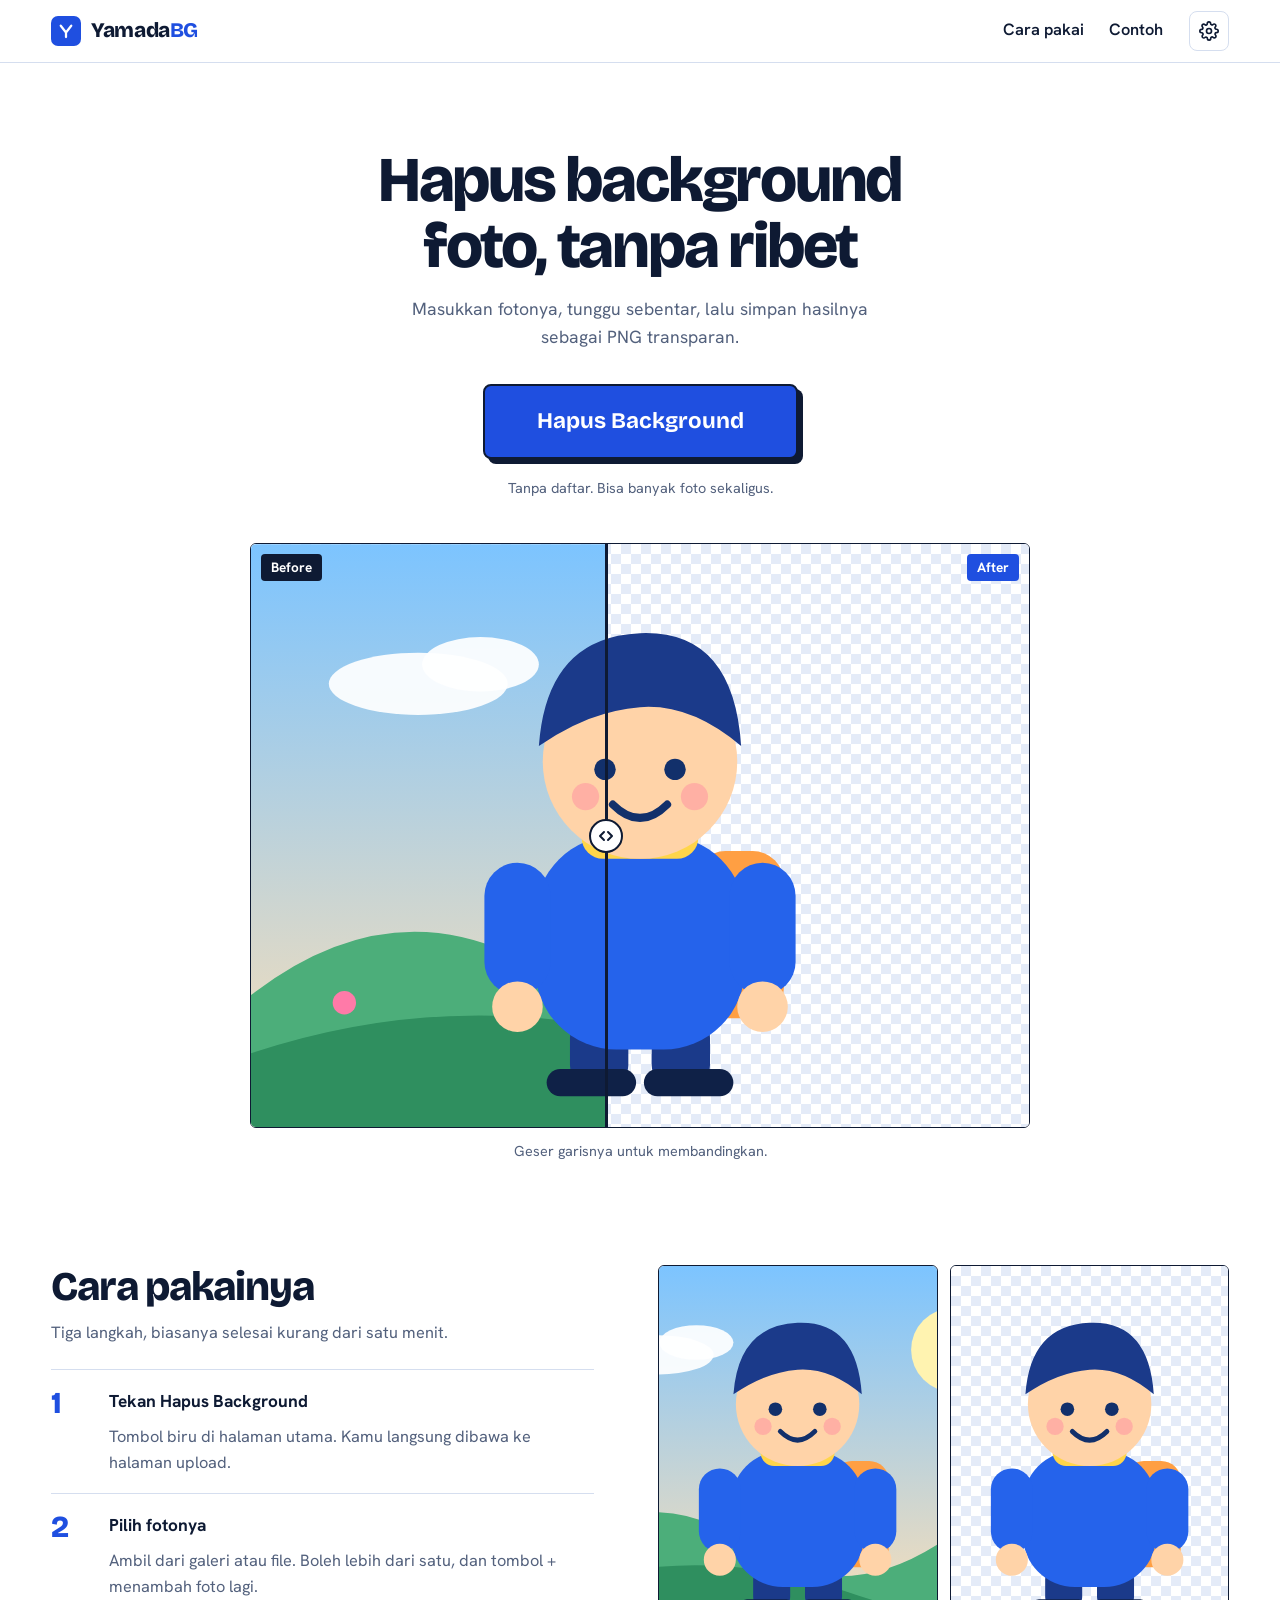
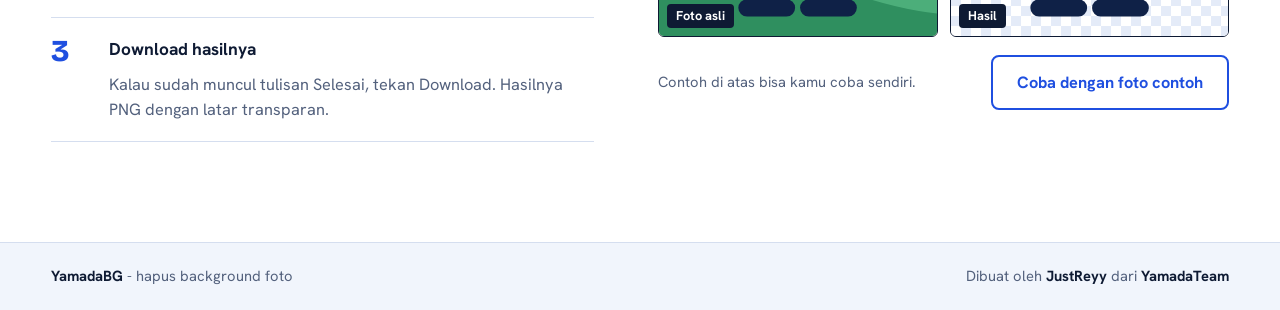
==== commit 800f5442: "Rename index (2).html to index.html" ====
--- a/index.html
+++ b/index.html
@@ -1,465 +1,617 @@
 <!doctype html>
-<html lang="id" data-anim="on" data-rm="off" data-text="1" data-int="1">
+<html lang="id">
 <head>
-  <meta charset="UTF-8">
-  <meta name="viewport" content="width=device-width, initial-scale=1, viewport-fit=cover">
-  <meta name="theme-color" content="#ffffff">
-  <meta name="description" content="YAMADA DOWN - Your Personal Media Tools. Download video dari YouTube, TikTok, Instagram, dan Pinterest.">
-  <meta name="mobile-web-app-capable" content="yes">
-  <meta name="apple-mobile-web-app-capable" content="yes">
-  <meta name="apple-mobile-web-app-title" content="YAMADA DOWN">
-  <link rel="manifest" href="/manifest.webmanifest">
-  <link rel="icon" href="LOGO.jpg">
-  <link rel="apple-touch-icon" href="assets/icon-192.png">
-  <link rel="preconnect" href="https://fonts.googleapis.com">
-  <link rel="preconnect" href="https://fonts.gstatic.com" crossorigin>
-  <link rel="stylesheet" href="https://fonts.googleapis.com/css2?family=Exo+2:wght@500;600;700&family=Inter:wght@400;500;600&family=Orbitron:wght@600;700;900&family=Rajdhani:wght@500;600;700&display=swap">
-  <link rel="preload" as="image" href="assets/ryo.webp">
-  <link rel="stylesheet" href="/style.css">
-  <title>YAMADA DOWN</title>
+<meta charset="utf-8">
+<meta name="viewport" content="width=device-width, initial-scale=1">
+<title>YamadaBG - Hapus Background Foto</title>
+<meta name="description" content="YamadaBG: hapus background foto langsung dari browser. Dibuat oleh JustReyy dari YamadaTeam.">
+<meta name="theme-color" content="#1f4fe0">
+<link rel="icon" href="data:image/svg+xml,%3Csvg xmlns='http://www.w3.org/2000/svg' viewBox='0 0 64 64'%3E%3Crect width='64' height='64' rx='10' fill='%231f4fe0'/%3E%3Cpath d='M18 18l14 18 14-18M32 36v12' stroke='white' stroke-width='6' stroke-linecap='round' stroke-linejoin='round' fill='none'/%3E%3C/svg%3E">
+<link rel="preconnect" href="https://fonts.googleapis.com">
+<link rel="preconnect" href="https://fonts.gstatic.com" crossorigin>
+<link href="https://fonts.googleapis.com/css2?family=Bricolage+Grotesque:opsz,wght@12..96,500;12..96,700;12..96,800&family=Hanken+Grotesk:wght@400;500;600;700&display=swap" rel="stylesheet">
+<style>
+:root{
+  --blue:#1f4fe0; --blue-dk:#173bb0; --tint:#f1f5fc; --tint2:#e3ebfa;
+  --ink:#0e1a33; --muted:#53617d; --line:#d5deef; --ok:#17803d; --err:#c2271d;
+  --gut:clamp(16px,4vw,56px);
+  --head:'Bricolage Grotesque','Hanken Grotesk',system-ui,sans-serif;
+  --body:'Hanken Grotesk',system-ui,-apple-system,'Segoe UI',Roboto,sans-serif;
+  --ck:#e4ebf8;
+}
+*{box-sizing:border-box;margin:0}
+[hidden]{display:none!important}
+html{scroll-behavior:smooth;scroll-padding-top:70px}
+body{font-family:var(--body);font-size:clamp(15px,.9rem + .15vw,17px);line-height:1.55;color:var(--ink);background:#fff;min-height:100vh;min-height:100dvh;display:flex;flex-direction:column;-webkit-font-smoothing:antialiased}
+button{font:inherit;cursor:pointer;border:0;background:none;color:inherit}
+:focus-visible{outline:3px solid var(--blue);outline-offset:3px}
+.wrap{width:min(1240px,100% - var(--gut)*2);margin-inline:auto}
+
+/* header */
+header{position:sticky;top:0;z-index:20;background:#fff;border-bottom:1px solid var(--line)}
+.bar{display:flex;align-items:center;justify-content:space-between;height:62px;gap:16px}
+.logo{display:flex;align-items:center;gap:10px;font-family:var(--head);font-weight:800;font-size:1.3rem;letter-spacing:-.02em;text-decoration:none;color:var(--ink)}
+.logo .mk{width:30px;height:30px;border-radius:7px;background:var(--blue);display:grid;place-items:center}
+.logo span span{color:var(--blue)}
+.nav{display:flex;align-items:center;gap:clamp(8px,2vw,26px)}
+.nav a{color:var(--ink);font-weight:600;text-decoration:none;padding:6px 0;border-bottom:2px solid transparent}
+.nav a:hover{border-color:var(--blue)}
+.gear{width:40px;height:40px;border-radius:8px;display:grid;place-items:center;border:1px solid var(--line);color:var(--ink)}
+.gear:hover{background:var(--tint)}
+@media(max-width:560px){.nav a{display:none}}
+
+/* buttons */
+.btn{display:inline-flex;align-items:center;justify-content:center;gap:10px;padding:13px 24px;border-radius:8px;font-weight:700;border:2px solid var(--blue);background:var(--blue);color:#fff}
+.btn:hover{background:var(--blue-dk);border-color:var(--blue-dk)}
+.btn.alt{background:#fff;color:var(--blue)}
+.btn.alt:hover{background:var(--tint)}
+.btn.big{font-family:var(--head);font-size:clamp(1.1rem,1rem + .5vw,1.4rem);padding:18px clamp(28px,5vw,52px);border-color:var(--ink);box-shadow:5px 5px 0 var(--ink);transition:transform .12s,box-shadow .12s}
+.btn.big:hover{transform:translate(2px,2px);box-shadow:3px 3px 0 var(--ink);border-color:var(--ink)}
+.btn.big:active{transform:translate(5px,5px);box-shadow:0 0 0 var(--ink)}
+
+/* views */
+main{flex:1}
+.view{display:none}
+.view.active{display:block}
+
+/* hero */
+.hero{text-align:center;padding:clamp(36px,7vw,84px) 0 clamp(24px,4vw,44px)}
+.hero h1{font-family:var(--head);font-weight:800;font-size:clamp(2rem,1.1rem + 3.6vw,4.4rem);line-height:1.04;letter-spacing:-.035em;max-width:17ch;margin:0 auto 16px;text-wrap:balance}
+.hero p{color:var(--muted);max-width:50ch;margin:0 auto clamp(22px,3vw,34px);font-size:1.08em}
+.hero small{display:block;margin-top:18px;color:var(--muted);font-size:.9rem}
+
+.compare{position:relative;margin:0 auto;width:min(780px,100%);aspect-ratio:4/3;border:1px solid var(--ink);border-radius:6px;overflow:hidden;touch-action:pan-y;user-select:none;-webkit-user-select:none;cursor:ew-resize;background:#fff}
+.layer{position:absolute;inset:0}
+.layer svg{width:100%;height:100%;display:block}
+.checker{background-color:#fff;background-image:linear-gradient(45deg,var(--ck) 25%,transparent 25%,transparent 75%,var(--ck) 75%),linear-gradient(45deg,var(--ck) 25%,transparent 25%,transparent 75%,var(--ck) 75%);background-size:20px 20px;background-position:0 0,10px 10px}
+.layer.before{clip-path:inset(0 calc(100% - var(--p,50%)) 0 0)}
+.handle{position:absolute;top:0;bottom:0;left:var(--p,50%);width:3px;margin-left:-1.5px;background:var(--ink)}
+.handle i{position:absolute;top:50%;left:50%;width:34px;height:34px;margin:-17px;border-radius:50%;background:#fff;border:2px solid var(--ink);display:grid;place-items:center;color:var(--ink)}
+.tag{position:absolute;top:10px;padding:3px 10px;font-weight:700;font-size:.85rem;background:var(--ink);color:#fff;border-radius:4px}
+.tag.b{left:10px}.tag.a{right:10px;background:var(--blue)}
+.cap{text-align:center;color:var(--muted);font-size:.9rem;margin-top:12px}
+
+/* cara pakai */
+.how{padding:clamp(48px,8vw,110px) 0 0}
+.how .grid2{display:grid;grid-template-columns:minmax(0,1fr) minmax(0,1.05fr);gap:clamp(28px,5vw,80px);align-items:start}
+@media(max-width:860px){.how .grid2{grid-template-columns:1fr}}
+.how h2,.sec-t{font-family:var(--head);font-weight:800;font-size:clamp(1.6rem,1.1rem + 1.8vw,2.6rem);letter-spacing:-.03em;line-height:1.1}
+.how .lead{color:var(--muted);margin:10px 0 24px;max-width:46ch}
+.steps{list-style:none;padding:0;counter-reset:s}
+.steps li{counter-increment:s;display:grid;grid-template-columns:44px 1fr;gap:6px 14px;padding:18px 0;border-top:1px solid var(--line)}
+.steps li:last-child{border-bottom:1px solid var(--line)}
+.steps li::before{content:counter(s);font-family:var(--head);font-weight:800;font-size:1.9rem;line-height:1;color:var(--blue)}
+.steps b{display:block;font-size:1.08rem}
+.steps p{color:var(--muted);grid-column:2}
+.ex{display:grid;grid-template-columns:1fr 1fr;gap:12px}
+.ex figure{position:relative;aspect-ratio:3/4;border:1px solid var(--ink);border-radius:6px;overflow:hidden;background:#fff}
+.ex figure .layer svg{width:100%;height:100%}
+.ex figcaption{position:absolute;left:8px;bottom:8px;background:var(--ink);color:#fff;font-weight:700;font-size:.8rem;padding:2px 9px;border-radius:4px}
+.ex .go{grid-column:1/-1;display:flex;justify-content:space-between;align-items:center;gap:14px;flex-wrap:wrap;margin-top:6px}
+.ex .go span{color:var(--muted);font-size:.92rem}
+
+/* upload */
+.up{padding:clamp(28px,5vw,60px) 0 clamp(40px,6vw,80px)}
+.up-head{display:flex;justify-content:space-between;align-items:end;gap:20px;flex-wrap:wrap;margin-bottom:26px;padding-bottom:18px;border-bottom:1px solid var(--line)}
+.up-head h2{font-family:var(--head);font-weight:800;font-size:clamp(1.7rem,1.2rem + 1.8vw,2.7rem);letter-spacing:-.03em;line-height:1.05}
+.up-head p{color:var(--muted);margin-top:6px}
+.back{color:var(--muted);font-weight:600;text-decoration:underline;text-underline-offset:3px}
+.back:hover{color:var(--blue)}
+.drop{display:grid;place-items:center;text-align:center;gap:14px;border:2px dashed #8aa5e8;border-radius:8px;background:var(--tint);padding:clamp(40px,9vw,110px) 20px;max-width:960px;margin:0 auto}
+.drop.over{background:var(--tint2);border-color:var(--blue)}
+.drop p{color:var(--muted);font-size:.95rem}
+.grid{display:grid;grid-template-columns:repeat(auto-fill,minmax(clamp(150px,22vw,230px),1fr));gap:14px}
+.card{position:relative;border:1px solid var(--line);border-radius:6px;padding:8px;background:#fff}
+.thumb{position:relative;aspect-ratio:1;border-radius:3px;overflow:hidden;display:grid;place-items:center;background-color:#fff}
+.thumb.checker{background-size:16px 16px;background-position:0 0,8px 8px}
+.thumb img{width:100%;height:100%;object-fit:contain;display:block}
+.card.queue .thumb img,.card.processing .thumb img{opacity:.55}
+.ov{position:absolute;inset:0;display:grid;place-items:center}
+.spin{width:30px;height:30px;border-radius:50%;border:3px solid var(--tint2);border-top-color:var(--blue);animation:sp .8s linear infinite}
+@keyframes sp{to{transform:rotate(360deg)}}
+.x{position:absolute;top:14px;right:14px;width:26px;height:26px;border-radius:4px;background:var(--ink);color:#fff;display:grid;place-items:center;font-size:1rem;line-height:1;z-index:2}
+.x:hover{background:var(--err)}
+.meta{display:flex;align-items:center;justify-content:space-between;gap:8px;padding:8px 2px 2px}
+.name{font-weight:600;font-size:.85rem;white-space:nowrap;overflow:hidden;text-overflow:ellipsis;min-width:0}
+.state{font-size:.75rem;font-weight:700;white-space:nowrap;color:var(--blue)}
+.state.done{color:var(--ok)}.state.error{color:var(--err)}
+.errtxt{color:var(--err);font-size:.8rem;padding:2px 2px 0}
+.act{padding-top:8px}
+.act button{width:100%;padding:8px;border-radius:6px;font-weight:700;font-size:.88rem;border:1.5px solid var(--blue);color:var(--blue)}
+.act button:hover{background:var(--blue);color:#fff}
+.badge{position:absolute;left:6px;bottom:6px;background:var(--ink);color:#fff;font-size:.68rem;font-weight:700;padding:1px 7px;border-radius:3px}
+.add{display:grid;place-items:center;align-content:center;gap:6px;min-height:200px;border:2px dashed #8aa5e8;border-radius:6px;background:var(--tint);color:var(--blue);font-weight:700;text-align:center}
+.add:hover{background:var(--tint2)}
+.add .plus{width:48px;height:48px;border-radius:50%;background:var(--blue);color:#fff;display:grid;place-items:center;font-size:1.9rem;line-height:1;padding-bottom:3px}
+.status{margin-top:22px;border:1px solid var(--line);border-radius:6px;padding:16px 20px;background:#fff}
+.status.done{background:var(--tint);border-color:#a9bcec;display:flex;align-items:center;justify-content:space-between;gap:16px 28px;flex-wrap:wrap}
+.status h3{font-family:var(--head);font-weight:800;font-size:1.6rem;letter-spacing:-.02em;display:flex;align-items:center;gap:10px}
+.status h3 .ok{width:28px;height:28px;border-radius:50%;background:var(--ok);display:inline-grid;place-items:center}
+.status p{color:var(--muted);margin-top:2px}
+.status .row{display:flex;gap:10px;flex-wrap:wrap}
+.proc{display:flex;justify-content:space-between;font-weight:700}
+.prog{height:8px;background:var(--tint2);border-radius:4px;overflow:hidden;margin-top:10px}
+.prog i{display:block;height:100%;width:0;background:var(--blue);transition:width .4s}
+
+/* footer */
+footer{margin-top:clamp(50px,8vw,100px);border-top:1px solid var(--line);background:var(--tint)}
+footer .in{padding:22px 0;display:flex;justify-content:space-between;gap:8px 24px;flex-wrap:wrap;color:var(--muted);font-size:.92rem}
+footer b{color:var(--ink)}
+
+/* settings: panel kanan di layar lebar, lembar bawah di HP */
+dialog{border:0;padding:0;background:#fff;color:var(--ink);font-family:var(--body);max-width:none;max-height:none;overflow:auto}
+dialog::backdrop{background:rgba(14,26,51,.45)}
+@media(min-width:760px){dialog{margin:0 0 0 auto;width:min(400px,92vw);height:100%;border-left:1px solid var(--ink)}}
+@media(max-width:759px){dialog{margin:auto 0 0;width:100%;border-radius:14px 14px 0 0;max-height:90dvh}}
+.dh{display:flex;align-items:center;justify-content:space-between;padding:18px 22px;border-bottom:1px solid var(--line)}
+.dh h3{font-family:var(--head);font-size:1.3rem;font-weight:800}
+.db{padding:22px;display:grid;gap:26px}
+.field>b{display:block}
+.field small{display:block;color:var(--muted);margin:2px 0 10px;font-size:.86rem}
+.seg{display:grid;grid-auto-flow:column;border:1.5px solid var(--ink);border-radius:8px;overflow:hidden}
+.seg input,.sw input[type=radio]{position:absolute;opacity:0;pointer-events:none}
+.seg label{text-align:center;padding:10px 8px;font-weight:700;cursor:pointer}
+.seg label+input+label{border-left:1.5px solid var(--ink)}
+.seg input:checked+label{background:var(--ink);color:#fff}
+.seg input:focus-visible+label{outline:3px solid var(--blue);outline-offset:-3px}
+.sw{display:flex;gap:10px;flex-wrap:wrap;align-items:center}
+.sw label{width:40px;height:40px;border-radius:6px;border:1px solid var(--line);cursor:pointer}
+.sw input:checked+label{outline:3px solid var(--blue);outline-offset:2px}
+.sw input:focus-visible+label{outline:3px solid var(--blue);outline-offset:2px}
+.sw .tr{background-color:#fff;background-image:linear-gradient(45deg,#cfd8ec 25%,transparent 25%,transparent 75%,#cfd8ec 75%),linear-gradient(45deg,#cfd8ec 25%,transparent 25%,transparent 75%,#cfd8ec 75%);background-size:10px 10px;background-position:0 0,5px 5px}
+.sw input[type=color]{width:40px;height:40px;padding:0;border:1px solid var(--line);border-radius:6px;background:none;cursor:pointer}
+.df{display:flex;gap:10px;padding:0 22px 22px}
+.df .btn{flex:1}
+
+#toast{position:fixed;left:50%;bottom:22px;transform:translate(-50%,20px);background:var(--ink);color:#fff;padding:11px 18px;border-radius:8px;font-weight:600;font-size:.92rem;opacity:0;pointer-events:none;transition:.25s;z-index:50;max-width:calc(100% - 32px);text-align:center}
+#toast.show{opacity:1;transform:translate(-50%,0)}
+@media(prefers-reduced-motion:reduce){*{animation:none!important;transition:none!important}}
+</style>
 </head>
 <body>
 
-<!-- Ikon: satu gaya (garis 2px, ujung membulat) -->
-<svg width="0" height="0" style="position:absolute" aria-hidden="true" focusable="false">
-  <defs>
-    <symbol id="i-play" viewBox="0 0 24 24"><polygon points="6 3 20 12 6 21 6 3"/></symbol>
-    <symbol id="i-book" viewBox="0 0 24 24"><path d="M12 7v14"/><path d="M3 18a1 1 0 0 1-1-1V4a1 1 0 0 1 1-1h5a4 4 0 0 1 4 4 4 4 0 0 1 4-4h5a1 1 0 0 1 1 1v13a1 1 0 0 1-1 1h-6a3 3 0 0 0-3 3 3 3 0 0 0-3-3z"/></symbol>
-    <symbol id="i-sliders" viewBox="0 0 24 24"><line x1="21" x2="14" y1="4" y2="4"/><line x1="10" x2="3" y1="4" y2="4"/><line x1="21" x2="12" y1="12" y2="12"/><line x1="8" x2="3" y1="12" y2="12"/><line x1="21" x2="16" y1="20" y2="20"/><line x1="12" x2="3" y1="20" y2="20"/><line x1="14" x2="14" y1="2" y2="6"/><line x1="8" x2="8" y1="10" y2="14"/><line x1="16" x2="16" y1="18" y2="22"/></symbol>
-    <symbol id="i-home" viewBox="0 0 24 24"><path d="M15 21v-8a1 1 0 0 0-1-1h-4a1 1 0 0 0-1 1v8"/><path d="M3 10a2 2 0 0 1 .709-1.528l7-5.999a2 2 0 0 1 2.582 0l7 5.999A2 2 0 0 1 21 10v9a2 2 0 0 1-2 2H5a2 2 0 0 1-2-2z"/></symbol>
-    <symbol id="i-grid" viewBox="0 0 24 24"><rect width="7" height="7" x="3" y="3" rx="1"/><rect width="7" height="7" x="14" y="3" rx="1"/><rect width="7" height="7" x="14" y="14" rx="1"/><rect width="7" height="7" x="3" y="14" rx="1"/></symbol>
-    <symbol id="i-back" viewBox="0 0 24 24"><path d="m12 19-7-7 7-7"/><path d="M19 12H5"/></symbol>
-    <symbol id="i-chev-r" viewBox="0 0 24 24"><path d="m9 18 6-6-6-6"/></symbol>
-    <symbol id="i-chev-l" viewBox="0 0 24 24"><path d="m15 18-6-6 6-6"/></symbol>
-    <symbol id="i-check" viewBox="0 0 24 24"><path d="M20 6 9 17l-5-5"/></symbol>
-    <symbol id="i-x" viewBox="0 0 24 24"><path d="M18 6 6 18"/><path d="m6 6 12 12"/></symbol>
-    <symbol id="i-download" viewBox="0 0 24 24"><path d="M21 15v4a2 2 0 0 1-2 2H5a2 2 0 0 1-2-2v-4"/><polyline points="7 10 12 15 17 10"/><line x1="12" x2="12" y1="15" y2="3"/></symbol>
-    <symbol id="i-clip" viewBox="0 0 24 24"><rect width="8" height="4" x="8" y="2" rx="1" ry="1"/><path d="M16 4h2a2 2 0 0 1 2 2v14a2 2 0 0 1-2 2H6a2 2 0 0 1-2-2V6a2 2 0 0 1 2-2h2"/></symbol>
-    <symbol id="i-link" viewBox="0 0 24 24"><path d="M10 13a5 5 0 0 0 7.54.54l3-3a5 5 0 0 0-7.07-7.07l-1.72 1.71"/><path d="M14 11a5 5 0 0 0-7.54-.54l-3 3a5 5 0 0 0 7.07 7.07l1.71-1.71"/></symbol>
-    <symbol id="i-share" viewBox="0 0 24 24"><circle cx="18" cy="5" r="3"/><circle cx="6" cy="12" r="3"/><circle cx="18" cy="19" r="3"/><line x1="8.59" x2="15.42" y1="13.51" y2="17.49"/><line x1="15.41" x2="8.59" y1="6.51" y2="10.49"/></symbol>
-    <symbol id="i-vol" viewBox="0 0 24 24"><path d="M11 4.702a.705.705 0 0 0-1.203-.498L6.413 7.587A1.4 1.4 0 0 1 5.416 8H3a1 1 0 0 0-1 1v6a1 1 0 0 0 1 1h2.416a1.4 1.4 0 0 1 .997.413l3.383 3.384A.705.705 0 0 0 11 19.298z"/><path d="M16 9a5 5 0 0 1 0 6"/><path d="M19.364 18.364a9 9 0 0 0 0-12.728"/></symbol>
-    <symbol id="i-globe" viewBox="0 0 24 24"><circle cx="12" cy="12" r="10"/><path d="M12 2a14.5 14.5 0 0 0 0 20 14.5 14.5 0 0 0 0-20"/><path d="M2 12h20"/></symbol>
-    <symbol id="i-type" viewBox="0 0 24 24"><polyline points="4 7 4 4 20 4 20 7"/><line x1="9" x2="15" y1="20" y2="20"/><line x1="12" x2="12" y1="4" y2="20"/></symbol>
-    <symbol id="i-sparkles" viewBox="0 0 24 24"><path d="M9.937 15.5A2 2 0 0 0 8.5 14.063l-6.135-1.582a.5.5 0 0 1 0-.962L8.5 9.936A2 2 0 0 0 9.937 8.5l1.582-6.135a.5.5 0 0 1 .963 0L14.063 8.5A2 2 0 0 0 15.5 9.937l6.135 1.581a.5.5 0 0 1 0 .964L15.5 14.063a2 2 0 0 0-1.437 1.437l-1.582 6.135a.5.5 0 0 1-.963 0z"/></symbol>
-    <symbol id="i-shield" viewBox="0 0 24 24"><path d="M20 13c0 5-3.5 7.5-7.66 8.95a1 1 0 0 1-.67-.01C7.5 20.5 4 18 4 13V6a1 1 0 0 1 1-1c2 0 4.5-1.2 6.24-2.72a1.17 1.17 0 0 1 1.52 0C14.51 3.81 17 5 19 5a1 1 0 0 1 1 1z"/></symbol>
-    <symbol id="i-lock" viewBox="0 0 24 24"><rect width="18" height="11" x="3" y="11" rx="2" ry="2"/><path d="M7 11V7a5 5 0 0 1 10 0v4"/></symbol>
-    <symbol id="i-wifi" viewBox="0 0 24 24"><path d="M12 20h.01"/><path d="M2 8.82a15 15 0 0 1 20 0"/><path d="M5 12.859a10 10 0 0 1 14 0"/><path d="M8.5 16.429a5 5 0 0 1 7 0"/></symbol>
-    <symbol id="i-battery" viewBox="0 0 24 24"><rect width="16" height="10" x="2" y="7" rx="2" ry="2"/><line x1="22" x2="22" y1="11" y2="13"/></symbol>
-    <symbol id="i-phone" viewBox="0 0 24 24"><rect width="14" height="20" x="5" y="2" rx="2" ry="2"/><path d="M12 18h.01"/></symbol>
-    <symbol id="i-refresh" viewBox="0 0 24 24"><path d="M3 12a9 9 0 0 1 9-9 9.75 9.75 0 0 1 6.74 2.74L21 8"/><path d="M21 3v5h-5"/><path d="M21 12a9 9 0 0 1-9 9 9.75 9.75 0 0 1-6.74-2.74L3 16"/><path d="M8 16H3v5"/></symbol>
-    <symbol id="i-reset" viewBox="0 0 24 24"><path d="M3 12a9 9 0 1 0 9-9 9.75 9.75 0 0 0-6.74 2.74L3 8"/><path d="M3 3v5h5"/></symbol>
-    <symbol id="i-chat" viewBox="0 0 24 24"><path d="M7.9 20A9 9 0 1 0 4 16.1L2 22Z"/></symbol>
-    <symbol id="i-zap" viewBox="0 0 24 24"><path d="M4 14a1 1 0 0 1-.78-1.63l9.9-10.2a.5.5 0 0 1 .86.46l-1.92 6.02A1 1 0 0 0 13 10h7a1 1 0 0 1 .78 1.63l-9.9 10.2a.5.5 0 0 1-.86-.46l1.92-6.02A1 1 0 0 0 11 14z"/></symbol>
-    <symbol id="i-user" viewBox="0 0 24 24"><path d="M19 21v-2a4 4 0 0 0-4-4H9a4 4 0 0 0-4 4v2"/><circle cx="12" cy="7" r="4"/></symbol>
-    <symbol id="i-chart" viewBox="0 0 24 24"><line x1="12" x2="12" y1="20" y2="10"/><line x1="18" x2="18" y1="20" y2="4"/><line x1="6" x2="6" y1="20" y2="16"/></symbol>
-    <symbol id="i-wrench" viewBox="0 0 24 24"><path d="M14.7 6.3a1 1 0 0 0 0 1.4l1.6 1.6a1 1 0 0 0 1.4 0l3.77-3.77a6 6 0 0 1-7.94 7.94l-6.91 6.91a2.12 2.12 0 0 1-3-3l6.91-6.91a6 6 0 0 1 7.94-7.94z"/></symbol>
-    <symbol id="i-info" viewBox="0 0 24 24"><circle cx="12" cy="12" r="10"/><path d="M12 16v-4"/><path d="M12 8h.01"/></symbol>
-    <symbol id="i-logout" viewBox="0 0 24 24"><path d="M9 21H5a2 2 0 0 1-2-2V5a2 2 0 0 1 2-2h4"/><polyline points="16 17 21 12 16 7"/><line x1="21" x2="9" y1="12" y2="12"/></symbol>
-    <symbol id="i-save" viewBox="0 0 24 24"><path d="M15.2 3a2 2 0 0 1 1.4.6l3.8 3.8a2 2 0 0 1 .6 1.4V19a2 2 0 0 1-2 2H5a2 2 0 0 1-2-2V5a2 2 0 0 1 2-2z"/><path d="M17 21v-7a1 1 0 0 0-1-1H8a1 1 0 0 0-1 1v7"/><path d="M7 3v4a1 1 0 0 0 1 1h7"/></symbol>
-    <symbol id="i-alert" viewBox="0 0 24 24"><path d="m21.73 18-8-14a2 2 0 0 0-3.48 0l-8 14A2 2 0 0 0 4 21h16a2 2 0 0 0 1.73-3"/><path d="M12 9v4"/><path d="M12 17h.01"/></symbol>
-    <symbol id="i-help" viewBox="0 0 24 24"><circle cx="12" cy="12" r="10"/><path d="M9.09 9a3 3 0 0 1 5.83 1c0 2-3 3-3 3"/><path d="M12 17h.01"/></symbol>
-    <symbol id="i-dots" viewBox="0 0 24 24"><circle cx="12" cy="12" r="1"/><circle cx="12" cy="5" r="1"/><circle cx="12" cy="19" r="1"/></symbol>
-    <symbol id="i-flame" viewBox="0 0 24 24"><path d="M8.5 14.5A2.5 2.5 0 0 0 11 12c0-1.38-.5-2-1-3-1.072-2.143-.224-4.054 2-6 .5 2.5 2 4.9 4 6.5 2 1.6 3 3.5 3 5.5a7 7 0 1 1-14 0c0-1.153.433-2.294 1-3a2.5 2.5 0 0 0 2.5 2.5z"/></symbol>
-    <symbol id="i-plus-sq" viewBox="0 0 24 24"><rect width="18" height="18" x="3" y="3" rx="2"/><path d="M8 12h8"/><path d="M12 8v8"/></symbol>
-    <symbol id="i-eye" viewBox="0 0 24 24"><path d="M2.062 12.348a1 1 0 0 1 0-.696 10.75 10.75 0 0 1 19.876 0 1 1 0 0 1 0 .696 10.75 10.75 0 0 1-19.876 0"/><circle cx="12" cy="12" r="3"/></symbol>
-    <symbol id="i-gear" viewBox="0 0 24 24"><circle cx="12" cy="12" r="3"/><path d="M12 2v3M12 19v3M4.93 4.93l2.12 2.12M16.95 16.95l2.12 2.12M2 12h3M19 12h3M4.93 19.07l2.12-2.12M16.95 7.05l2.12-2.12"/></symbol>
-  </defs>
-</svg>
-
-<!-- Dekorasi latar -->
-<div id="bg" class="bg" aria-hidden="true">
-  <span class="bg-blob b1"></span><span class="bg-blob b2"></span>
-  <span class="bg-dot d1"></span><span class="bg-dot d2"></span><span class="bg-dot d3"></span>
-  <span class="bg-dot d4"></span><span class="bg-dot d5"></span><span class="bg-dot d6"></span>
-</div>
-
-<main id="app">
-
-  <!-- ===================== MAIN MENU ===================== -->
-  <section id="screen-menu" class="screen menu" data-screen="menu" hidden>
-    <div class="hud">
-      <span class="chip chip-ver"><svg class="i"><use href="#i-zap"/></svg><span data-i18n="menu.version">VERSI</span> <b class="ver-text">6.0.0</b></span>
-      <span class="chip chip-status" id="menuStatus"><i class="dot"></i><span id="menuStatusText">ONLINE</span></span>
+<header>
+  <div class="wrap bar">
+    <a class="logo" href="#" data-go="home" aria-label="YamadaBG beranda">
+      <span class="mk"><svg width="18" height="18" viewBox="0 0 24 24" fill="none" stroke="#fff" stroke-width="3" stroke-linecap="round" stroke-linejoin="round"><path d="M5 5l7 9 7-9M12 14v6"/></svg></span>
+      <span>Yamada<span>BG</span></span>
+    </a>
+    <div class="nav">
+      <a href="#cara" data-scroll="cara">Cara pakai</a>
+      <a href="#contoh" data-scroll="contoh">Contoh</a>
+      <button class="gear" id="openSet" aria-label="Pengaturan" title="Pengaturan">
+        <svg width="20" height="20" viewBox="0 0 24 24" fill="none" stroke="currentColor" stroke-width="2" stroke-linecap="round" stroke-linejoin="round"><circle cx="12" cy="12" r="3"/><path d="M19.4 15a1.65 1.65 0 0 0 .33 1.82l.06.06a2 2 0 1 1-2.83 2.83l-.06-.06a1.65 1.65 0 0 0-1.82-.33 1.65 1.65 0 0 0-1 1.51V21a2 2 0 1 1-4 0v-.09a1.65 1.65 0 0 0-1-1.51 1.65 1.65 0 0 0-1.82.33l-.06.06a2 2 0 1 1-2.83-2.83l.06-.06a1.65 1.65 0 0 0 .33-1.82 1.65 1.65 0 0 0-1.51-1H3a2 2 0 1 1 0-4h.09a1.65 1.65 0 0 0 1.51-1 1.65 1.65 0 0 0-.33-1.82l-.06-.06a2 2 0 1 1 2.83-2.83l.06.06a1.65 1.65 0 0 0 1.82.33h0a1.65 1.65 0 0 0 1-1.51V3a2 2 0 1 1 4 0v.09a1.65 1.65 0 0 0 1 1.51h0a1.65 1.65 0 0 0 1.82-.33l.06-.06a2 2 0 1 1 2.83 2.83l-.06.06a1.65 1.65 0 0 0-.33 1.82v0a1.65 1.65 0 0 0 1.51 1H21a2 2 0 1 1 0 4h-.09a1.65 1.65 0 0 0-1.51 1z"/></svg>
+      </button>
     </div>
-
-    <div class="stage">
-      <div class="bubble bubble-down" id="menuBubble"><span id="menuBubbleText"></span></div>
-      <div class="mascot-wrap">
-        <div class="halo" aria-hidden="true"></div>
-        <div class="mascot" data-mascot data-size="xl" data-mood="normal" data-secret></div>
-      </div>
-      <h1 class="logo" id="logoText" aria-label="YAMADA DOWN"><span class="l1">YAMADA</span><span class="l2">DOWN</span></h1>
-      <p class="tagline" data-i18n="app.tagline">Your Personal Media Tools</p>
+  </div>
+</header>
+
+<main>
+  <!-- TAB 1: BERANDA -->
+  <div class="view active" id="view-home">
+    <div class="wrap">
+      <div class="hero">
+        <h1>Hapus background foto, tanpa ribet</h1>
+        <p>Masukkan fotonya, tunggu sebentar, lalu simpan hasilnya sebagai PNG transparan.</p>
+        <button class="btn big" id="startBtn">Hapus Background</button>
+        <small>Tanpa daftar. Bisa banyak foto sekaligus.</small>
+      </div>
+      <div class="compare" id="cmp" aria-label="Perbandingan foto sebelum dan sesudah background dihapus"></div>
+      <p class="cap">Geser garisnya untuk membandingkan.</p>
     </div>
 
-    <nav class="menu-btns" aria-label="Main menu">
-      <button class="btn btn-primary btn-xl" data-go="tools" data-act="start" type="button"><svg class="i"><use href="#i-play"/></svg><span data-i18n="btn.start">START</span></button>
-      <div class="row2">
-        <button class="btn btn-ghost" data-go="guide" data-act="guide" type="button"><svg class="i"><use href="#i-book"/></svg><span data-i18n="btn.guide">GUIDE</span></button>
-        <button class="btn btn-ghost" data-go="setting" data-act="setting" type="button"><svg class="i"><use href="#i-sliders"/></svg><span data-i18n="btn.setting">SETTING</span></button>
-      </div>
-    </nav>
-
-    <div class="sysbar" aria-label="System status">
-      <div class="sys"><svg class="i"><use href="#i-phone"/></svg><small data-i18n="sys.device">Perangkat</small><b id="deviceType">...</b></div>
-      <div class="sys"><svg class="i"><use href="#i-battery"/></svg><small data-i18n="sys.battery">Baterai</small><b id="deviceBatteryStatus">...</b></div>
-      <div class="sys"><svg class="i"><use href="#i-wifi"/></svg><small data-i18n="sys.network">Jaringan</small><b id="netStatus">...</b></div>
-      <div class="sys"><svg class="i"><use href="#i-zap"/></svg><small data-i18n="sys.service">Layanan</small><b id="serviceStatus">...</b></div>
-    </div>
-    <p class="credit" data-i18n="credit">Dibuat oleh JustReyy • YamadaTeam</p>
-  </section>
-
-  <!-- ===================== SELECT YOUR TOOLS ===================== -->
-  <section id="screen-tools" class="screen has-dock" data-screen="tools" hidden>
-    <header class="topbar">
-      <button class="icon-btn" data-back type="button" aria-label="Back"><svg class="i"><use href="#i-back"/></svg></button>
-      <div class="topbar-title">
-        <span class="kicker" data-i18n="tools.kicker">STAGE SELECT</span>
-        <h2 data-i18n="tools.title">SELECT YOUR TOOLS</h2>
-      </div>
-      <div class="mascot" data-mascot data-size="xs" data-mood="happy"></div>
-    </header>
-    <p class="lead" data-i18n="tools.sub">Pilih tools yang kamu butuhkan.</p>
-    <div id="toolList" class="tool-list"></div>
-  </section>
-
-  <!-- ===================== DOWNLOADER (MISSION) ===================== -->
-  <section id="screen-tool" class="screen has-dock" data-screen="tool" hidden>
-    <header class="topbar">
-      <button class="icon-btn" data-back type="button" aria-label="Back"><svg class="i"><use href="#i-back"/></svg></button>
-      <div class="topbar-title">
-        <span class="kicker" data-i18n="tool.kicker">MISSION</span>
-        <h2 id="toolTitle">YouTube Downloader</h2>
-      </div>
-      <img id="toolBigIcon" class="platform-ico" src="Youtube.jpg" alt="">
-    </header>
-
-    <div class="coach">
-      <div class="mascot" data-mascot data-size="md" data-mood="explain" id="toolMascot"></div>
-      <div class="bubble bubble-left"><span id="toolBubble" data-i18n="tool.idle">Tempel linknya, lalu tekan DOWNLOAD.</span></div>
-    </div>
-
-    <p id="toolDescription" class="lead"></p>
-
-    <div class="panel download-box">
-      <label for="videoUrl" class="label" data-i18n="tool.urlLabel">URL MEDIA</label>
-      <div class="input-row">
-        <input id="videoUrl" type="url" inputmode="url" autocomplete="off" autocapitalize="off" spellcheck="false" placeholder="https://..." aria-label="URL">
-        <button id="pasteBtn" class="btn btn-soft btn-sm" type="button"><svg class="i"><use href="#i-clip"/></svg><span data-i18n="btn.paste">PASTE</span></button>
-      </div>
-      <button id="downloadBtn" class="btn btn-primary" type="button"><svg class="i"><use href="#i-download"/></svg><span data-i18n="btn.download">DOWNLOAD</span></button>
-      <p class="helper" data-i18n="tool.helper">Gunakan link konten publik yang kamu punya hak untuk menyimpannya.</p>
-    </div>
-
-    <div id="resultBox" class="result-box" hidden></div>
-  </section>
-
-  <!-- ===================== GUIDE ===================== -->
-  <section id="screen-guide" class="screen has-dock" data-screen="guide" hidden>
-    <header class="topbar">
-      <button class="icon-btn" id="guideBack" type="button" aria-label="Back"><svg class="i"><use href="#i-back"/></svg></button>
-      <div class="topbar-title">
-        <span class="kicker" data-i18n="guide.kicker">TUTORIAL</span>
-        <h2 id="guideTitle" data-i18n="guide.title">GUIDE</h2>
-      </div>
-      <div class="mascot" data-mascot data-size="xs" data-mood="explain"></div>
-    </header>
-
-    <div id="guideList" class="guide-list">
-      <p class="lead" data-i18n="guide.sub">Belajar langkah demi langkah bersama Ryo.</p>
-      <div id="guideCards"></div>
-    </div>
-
-    <div id="guideRun" class="guide-run" hidden>
-      <div class="progress" id="guideProgress" aria-hidden="true"></div>
-      <div class="step-label"><span id="guideStepLabel">STEP 1/5</span></div>
-      <div class="scene-card" id="guideScene"></div>
-      <h3 class="step-title" id="guideStepTitle"></h3>
-      <div class="coach">
-        <div class="mascot" data-mascot data-size="md" data-mood="explain" id="guideMascot"></div>
-        <div class="bubble bubble-left"><span id="guideStepText"></span></div>
-      </div>
-      <div class="row2 guide-nav">
-        <button class="btn btn-ghost" id="guidePrev" type="button"><svg class="i"><use href="#i-chev-l"/></svg><span data-i18n="btn.prev">PREVIOUS</span></button>
-        <button class="btn btn-primary" id="guideNext" type="button"><span id="guideNextText" data-i18n="btn.next">NEXT</span><svg class="i"><use href="#i-chev-r"/></svg></button>
-      </div>
-    </div>
-  </section>
-
-  <!-- ===================== SETTING ===================== -->
-  <section id="screen-setting" class="screen has-dock" data-screen="setting" hidden>
-    <header class="topbar">
-      <button class="icon-btn" data-back type="button" aria-label="Back"><svg class="i"><use href="#i-back"/></svg></button>
-      <div class="topbar-title">
-        <span class="kicker" data-i18n="setting.kicker">OPTIONS</span>
-        <h2 data-i18n="setting.title">SETTING</h2>
-      </div>
-      <div class="mascot" data-mascot data-size="xs" data-mood="normal" id="settingMascot"></div>
-    </header>
-
-    <div class="tabs" role="tablist" id="settingTabs">
-      <button class="tab active" role="tab" data-tab="general" type="button" data-i18n="setting.general">GENERAL</button>
-      <button class="tab" role="tab" data-tab="display" type="button" data-i18n="setting.display">DISPLAY</button>
-      <button class="tab" role="tab" data-tab="about" type="button" data-i18n="setting.about">ABOUT</button>
-    </div>
-
-    <div class="pane active" data-pane="general">
-      <div class="panel list">
-        <div class="opt" data-hl="lang">
-          <div class="opt-text"><svg class="i"><use href="#i-globe"/></svg><span data-i18n="setting.language">Bahasa website</span></div>
-          <div class="seg" data-setting="lang">
-            <button type="button" data-value="id">ID</button><button type="button" data-value="en">EN</button>
+    <section class="how" id="cara">
+      <div class="wrap grid2">
+        <div>
+          <h2>Cara pakainya</h2>
+          <p class="lead">Tiga langkah, biasanya selesai kurang dari satu menit.</p>
+          <ol class="steps">
+            <li><div><b>Tekan Hapus Background</b></div><p>Tombol biru di halaman utama. Kamu langsung dibawa ke halaman upload.</p></li>
+            <li><div><b>Pilih fotonya</b></div><p>Ambil dari galeri atau file. Boleh lebih dari satu, dan tombol + menambah foto lagi.</p></li>
+            <li><div><b>Download hasilnya</b></div><p>Kalau sudah muncul tulisan Selesai, tekan Download. Hasilnya PNG dengan latar transparan.</p></li>
+          </ol>
+        </div>
+        <div id="contoh">
+          <div class="ex">
+            <figure><div class="layer" id="exBefore"></div><figcaption>Foto asli</figcaption></figure>
+            <figure><div class="layer checker" id="exAfter"></div><figcaption>Hasil</figcaption></figure>
+            <div class="go"><span>Contoh di atas bisa kamu coba sendiri.</span><button class="btn alt" id="sampleBtn">Coba dengan foto contoh</button></div>
           </div>
         </div>
-        <div class="opt">
-          <div class="opt-text"><svg class="i"><use href="#i-vol"/></svg><span data-i18n="setting.sound">Efek suara</span></div>
-          <label class="switch"><input type="checkbox" data-setting="sound"><span class="knob"></span></label>
+      </div>
+    </section>
+  </div>
+
+  <!-- TAB 2: UPLOAD -->
+  <div class="view" id="view-upload">
+    <div class="wrap up">
+      <div class="up-head">
+        <div>
+          <h2>Masukkan fotomu</h2>
+          <p>Background dihapus otomatis begitu foto masuk.</p>
         </div>
-        <div class="opt">
-          <div class="opt-text"><svg class="i"><use href="#i-sparkles"/></svg><span data-i18n="setting.animation">Animasi</span></div>
-          <label class="switch"><input type="checkbox" data-setting="anim"><span class="knob"></span></label>
-        </div>
-        <div class="opt">
-          <div class="opt-text"><svg class="i"><use href="#i-eye"/></svg><div><span data-i18n="setting.reduced">Reduced Motion</span><small data-i18n="setting.reducedHint"></small></div></div>
-          <label class="switch"><input type="checkbox" data-setting="reduced"><span class="knob"></span></label>
-        </div>
-        <div class="opt">
-          <div class="opt-text"><svg class="i"><use href="#i-alert"/></svg><div><span data-i18n="setting.confirm">Konfirmasi sebelum keluar</span><small data-i18n="setting.confirmHint"></small></div></div>
-          <label class="switch"><input type="checkbox" data-setting="confirmLeave"><span class="knob"></span></label>
-        </div>
-        <div class="opt">
-          <div class="opt-text"><svg class="i"><use href="#i-reset"/></svg><div><span data-i18n="setting.reset">Reset pengaturan</span><small data-i18n="setting.resetHint"></small></div></div>
-          <button class="btn btn-soft btn-sm" id="resetBtn" type="button" data-i18n="btn.reset">RESET</button>
-        </div>
-      </div>
-    </div>
-
-    <div class="pane" data-pane="display">
-      <div class="panel list">
-        <div class="opt col">
-          <div class="opt-text"><svg class="i"><use href="#i-type"/></svg><span data-i18n="setting.textSize">Ukuran teks</span></div>
-          <div class="seg seg-full" data-setting="textSize">
-            <button type="button" data-value="0" data-i18n="setting.small">Kecil</button>
-            <button type="button" data-value="1" data-i18n="setting.medium">Sedang</button>
-            <button type="button" data-value="2" data-i18n="setting.large">Besar</button>
-          </div>
-          <p class="preview-text" data-i18n="setting.preview">Contoh teks</p>
-        </div>
-        <div class="opt col">
-          <div class="opt-text"><svg class="i"><use href="#i-sparkles"/></svg><span data-i18n="setting.intensity">Intensitas animasi</span></div>
-          <div class="seg seg-full" data-setting="intensity">
-            <button type="button" data-value="0" data-i18n="setting.low">Rendah</button>
-            <button type="button" data-value="1" data-i18n="setting.mid">Sedang</button>
-            <button type="button" data-value="2" data-i18n="setting.high">Tinggi</button>
-          </div>
-        </div>
-        <div class="opt">
-          <div class="opt-text"><svg class="i"><use href="#i-user"/></svg><span data-i18n="setting.character">Tampilkan karakter</span></div>
-          <label class="switch"><input type="checkbox" data-setting="showChar"><span class="knob"></span></label>
-        </div>
-        <p class="helper char-hint" data-i18n="setting.characterHint"></p>
-      </div>
-    </div>
-
-    <div class="pane" data-pane="about">
-      <div class="panel about">
-        <div class="mascot" data-mascot data-size="lg" data-mood="happy"></div>
-        <dl>
-          <div><dt data-i18n="about.name">Nama aplikasi</dt><dd id="aboutName">YAMADA DOWN</dd></div>
-          <div><dt data-i18n="about.version">Versi website</dt><dd class="ver-text">6.0.0</dd></div>
-          <div><dt data-i18n="about.developer">Developer</dt><dd>JustReyy • YamadaTeam</dd></div>
-          <div><dt data-i18n="about.info">Informasi</dt><dd data-i18n="about.infoText"></dd></div>
-        </dl>
-        <div class="about-actions">
-          <button class="btn btn-primary btn-sm" id="installBtn" type="button" hidden data-hl="install"><svg class="i"><use href="#i-plus-sq"/></svg><span data-i18n="about.install">Pasang di layar utama</span></button>
-          <a class="btn btn-ghost btn-sm" id="csLink" href="#" target="_blank" rel="noopener noreferrer"><svg class="i"><use href="#i-chat"/></svg><span data-i18n="btn.cs">CUSTOMER SERVICE</span></a>
-          <a class="btn btn-ghost btn-sm" id="waLinkAbout" href="#" target="_blank" rel="noopener noreferrer"><svg class="i"><use href="#i-link"/></svg><span data-i18n="about.channel">Saluran WhatsApp</span></a>
-        </div>
-      </div>
-    </div>
-  </section>
-
-  <!-- ===================== ADMIN (rahasia) ===================== -->
-  <section id="screen-admin" class="screen" data-screen="admin" hidden>
-    <header class="topbar">
-      <button class="icon-btn" data-back type="button" aria-label="Back"><svg class="i"><use href="#i-back"/></svg></button>
-      <div class="topbar-title">
-        <span class="kicker" data-i18n="admin.kicker">RESTRICTED</span>
-        <h2 data-i18n="admin.title">ADMIN CONSOLE</h2>
-      </div>
-      <img id="panelHeroLogo" class="platform-ico site-logo-img" src="LOGO.jpg" alt="">
-    </header>
-
-    <!-- login -->
-    <div id="panelLocked" class="panel download-box admin-login">
-      <div class="mascot" data-mascot data-size="lg" data-mood="normal"></div>
-      <p class="lead" data-i18n="admin.loginHint">Masukkan key admin.</p>
-      <label for="panelKeyInput" class="label" data-i18n="admin.keyLabel">ADMIN KEY</label>
-      <div class="input-row">
-        <input id="panelKeyInput" type="password" autocomplete="off" autocapitalize="off" spellcheck="false" data-i18n-ph="admin.keyPh" placeholder="Masukkan key rahasia..." aria-label="Admin key">
-      </div>
-      <button id="panelUnlockBtn" class="btn btn-primary" type="button"><svg class="i"><use href="#i-lock"/></svg><span data-i18n="btn.login">MASUK</span></button>
-      <p id="panelError" class="msg msg-bad" hidden></p>
-    </div>
-
-    <!-- dashboard -->
-    <div id="panelDashboard" hidden>
-      <div class="tabs" role="tablist" id="adminTabs">
-        <button class="tab active" data-tab="stats" type="button"><svg class="i"><use href="#i-chart"/></svg><span data-i18n="admin.tabStats">STATS</span></button>
-        <button class="tab" data-tab="site" type="button"><svg class="i"><use href="#i-globe"/></svg><span data-i18n="admin.tabSite">SITE</span></button>
-        <button class="tab" data-tab="tools" type="button"><svg class="i"><use href="#i-download"/></svg><span data-i18n="admin.tabTools">TOOLS</span></button>
-        <button class="tab" data-tab="maint" type="button"><svg class="i"><use href="#i-wrench"/></svg><span data-i18n="admin.tabMaint">MAINT</span></button>
-      </div>
-
-      <div class="pane active" data-pane="stats">
-        <div class="panel">
-          <h3 class="panel-h"><svg class="i"><use href="#i-shield"/></svg><span data-i18n="admin.config">Status konfigurasi server</span></h3>
-          <ul class="cfg" id="cfgList"></ul>
-          <p id="panelKvNotice" class="msg msg-warn" hidden></p>
-        </div>
-
-        <div class="panel">
-          <h3 class="panel-h"><svg class="i"><use href="#i-chart"/></svg><span data-i18n="admin.dashboard">Dashboard</span></h3>
-          <div class="stat-grid">
-            <div class="stat"><small data-i18n="admin.visits">Total Pengunjung</small><b id="statTotalVisits">0</b></div>
-            <div class="stat"><small data-i18n="admin.toolsUsed">Tools Dipakai</small><b id="statToolsUsed">0</b></div>
-            <div class="stat"><small data-i18n="admin.downloads">Total Download</small><b id="statTotalDownloads">0</b></div>
-            <div class="stat"><small data-i18n="admin.today">Download Hari Ini</small><b id="statDownloadsToday">0</b></div>
-            <div class="stat"><small data-i18n="admin.requests">API Request</small><b id="statApiRequests">0</b></div>
-            <div class="stat"><small data-i18n="admin.failed">Request Gagal</small><b id="statApiFailed">0</b></div>
-            <div class="stat wide"><small data-i18n="admin.apiStatus">Status API</small>
-              <span id="statApiStatus" class="badge badge-unknown">...</span>
-              <em id="statApiStatusTime"></em></div>
-          </div>
-        </div>
-
-        <div class="panel">
-          <h3 class="panel-h"><svg class="i"><use href="#i-flame"/></svg><span data-i18n="admin.popular">Tools Paling Populer</span></h3>
-          <div id="popularToolsList" class="rank-list"><p class="helper">...</p></div>
-          <button id="panelRefreshBtn" class="btn btn-soft btn-sm" type="button"><svg class="i"><use href="#i-refresh"/></svg><span data-i18n="btn.refresh">REFRESH</span></button>
-        </div>
-        <button id="panelLogoutBtn" class="btn btn-ghost" type="button"><svg class="i"><use href="#i-logout"/></svg><span data-i18n="btn.logout">KELUAR</span></button>
-      </div>
-
-      <div class="pane" data-pane="site">
-        <div class="panel">
-          <h3 class="panel-h"><svg class="i"><use href="#i-globe"/></svg><span data-i18n="admin.site">Website Settings</span></h3>
-          <label class="label" for="siteNameInput" data-i18n="admin.siteName">Nama Website</label>
-          <input id="siteNameInput" type="text" class="field" maxlength="60" placeholder="YAMADA DOWN">
-          <label class="label" for="siteDescriptionInput" data-i18n="admin.siteDesc">Deskripsi</label>
-          <textarea id="siteDescriptionInput" class="field" rows="2" maxlength="160"></textarea>
-          <label class="label" for="siteLogoInput" data-i18n="admin.siteLogo">URL Logo</label>
-          <div class="logo-field"><img id="siteLogoPreview" src="LOGO.jpg" alt=""><input id="siteLogoInput" type="text" class="field" maxlength="300" placeholder="LOGO.jpg / https://..."></div>
-          <label class="label" for="siteCsLinkInput" data-i18n="admin.siteCs">Link Customer Service</label>
-          <input id="siteCsLinkInput" type="text" class="field" maxlength="300" placeholder="https://wa.me/62xxxxxxxxxx">
-          <button id="siteSaveBtn" class="btn btn-primary" type="button"><svg class="i"><use href="#i-save"/></svg><span data-i18n="btn.save">SIMPAN</span></button>
-          <p id="siteSaveStatus" class="msg" hidden></p>
-        </div>
-      </div>
-
-      <div class="pane" data-pane="tools">
-        <div class="panel">
-          <h3 class="panel-h"><svg class="i"><use href="#i-download"/></svg><span data-i18n="admin.manager">Downloader Manager</span></h3>
-          <p class="helper" data-i18n="admin.managerHint"></p>
-          <div class="platform-list" id="platformList"></div>
-          <button id="platformSaveBtn" class="btn btn-primary" type="button"><svg class="i"><use href="#i-save"/></svg><span data-i18n="btn.save">SIMPAN</span></button>
-          <p id="platformSaveStatus" class="msg" hidden></p>
-        </div>
-      </div>
-
-      <div class="pane" data-pane="maint">
-        <div class="panel">
-          <h3 class="panel-h"><svg class="i"><use href="#i-wrench"/></svg><span data-i18n="admin.maint">Maintenance Mode</span></h3>
-          <p class="helper" data-i18n="admin.maintHint"></p>
-          <div class="opt"><div class="opt-text"><span data-i18n="admin.maintToggle">Mode Maintenance</span></div>
-            <label class="switch"><input type="checkbox" id="maintenanceToggle"><span class="knob"></span></label></div>
-          <label class="label" for="maintenanceMessageInput" data-i18n="admin.maintMsg">Pesan</label>
-          <textarea id="maintenanceMessageInput" class="field" rows="3" maxlength="500"></textarea>
-          <button id="maintenanceSaveBtn" class="btn btn-primary" type="button"><svg class="i"><use href="#i-save"/></svg><span data-i18n="btn.save">SIMPAN</span></button>
-          <p id="maintenanceSaveStatus" class="msg" hidden></p>
-        </div>
-      </div>
-    </div>
-  </section>
-</main>
-
-<!-- Navigasi bawah: HOME / TOOLS / GUIDE / SETTING -->
-<nav id="dock" class="dock" aria-label="Navigasi" hidden>
-  <button type="button" data-go="menu" data-nav="menu"><svg class="i"><use href="#i-home"/></svg><span data-i18n="nav.home">HOME</span></button>
-  <button type="button" data-go="tools" data-nav="tools"><svg class="i"><use href="#i-grid"/></svg><span data-i18n="nav.tools">TOOLS</span></button>
-  <button type="button" data-go="guide" data-nav="guide"><svg class="i"><use href="#i-book"/></svg><span data-i18n="nav.guide">GUIDE</span></button>
-  <button type="button" data-go="setting" data-nav="setting"><svg class="i"><use href="#i-sliders"/></svg><span data-i18n="nav.setting">SETTING</span></button>
-</nav>
-
-<!-- Transisi halaman -->
-<div id="wipe" class="wipe" aria-hidden="true"><i></i><i></i><i></i></div>
-
-<!-- Loading screen -->
-<div id="loading" class="loading" role="status" aria-live="polite">
-  <div class="loading-inner">
-    <div class="mascot" data-mascot data-size="lg" data-mood="normal"></div>
-    <div class="logo logo-sm"><span class="l1">YAMADA</span><span class="l2">DOWN</span></div>
-    <div class="load-label"><span data-i18n="loading.now">NOW LOADING</span><span class="dots"><i></i><i></i><i></i></span></div>
-    <div class="segbar" id="segBar" aria-hidden="true"></div>
-    <div class="load-pct"><b id="loadPct">0</b>%</div>
-    <p class="tip"><b data-i18n="loading.tip">TIP</b> <span id="loadTip"></span></p>
-  </div>
-</div>
-
-<!-- Notifikasi WhatsApp (5 detik) -->
-<div id="waNotice" class="wa-notice">
-  <img src="iPhone.jpg" alt="" class="wa-icon" width="40" height="40">
-  <div class="wa-copy"><strong data-i18n="wa.title">Saluran WhatsApp</strong><span data-i18n="wa.text"></span></div>
-  <a id="waLink" href="#" target="_blank" rel="noopener noreferrer" data-i18n="wa.join">Gabung</a>
-  <button id="closeNotice" type="button" aria-label="Close"><svg class="i"><use href="#i-x"/></svg></button>
-</div>
-
-<!-- Efek visual akses rahasia -->
-<div id="secretFx" class="secret-fx" aria-hidden="true">
-  <span class="ring r1"></span><span class="ring r2"></span><span class="ring r3"></span>
-  <b class="glitch" data-text="SECRET ACCESS">SECRET ACCESS</b>
-</div>
-
-<!-- Dialog akses rahasia -->
-<div id="secretDialog" class="modal" hidden role="dialog" aria-modal="true" aria-labelledby="secretTitle">
-  <div class="modal-box secret-box">
-    <div class="mascot" data-mascot data-size="lg" data-mood="happy"></div>
-    <h3 id="secretTitle" class="glitch-title" data-i18n="secret.title">SECRET ACCESS</h3>
-    <p data-i18n="secret.body"></p>
-    <button id="secretGo" class="btn btn-primary" type="button"><svg class="i"><use href="#i-lock"/></svg><span data-i18n="secret.go">ACCESS ADMIN</span></button>
-    <button id="secretClose" class="btn btn-ghost" type="button" data-i18n="btn.close">TUTUP</button>
-  </div>
-</div>
-
-<!-- Konfirmasi reset -->
-<div id="resetDialog" class="modal" hidden role="dialog" aria-modal="true">
-  <div class="modal-box">
-    <div class="mascot" data-mascot data-size="md" data-mood="confused"></div>
-    <h3 data-i18n="setting.resetAsk">Reset?</h3>
-    <p data-i18n="setting.resetBody"></p>
-    <div class="row2">
-      <button id="resetCancel" class="btn btn-ghost btn-sm" type="button" data-i18n="btn.cancel">BATAL</button>
-      <button id="resetOk" class="btn btn-primary btn-sm" type="button" data-i18n="btn.reset">RESET</button>
+        <a class="back" href="#" data-go="home">Kembali ke beranda</a>
+      </div>
+
+      <div class="drop" id="drop">
+        <svg width="46" height="46" viewBox="0 0 24 24" fill="none" stroke="var(--blue)" stroke-width="1.8" stroke-linecap="round" stroke-linejoin="round"><rect x="3" y="3" width="18" height="18" rx="3"/><circle cx="8.5" cy="9" r="1.6"/><path d="M21 16l-5-5L5 21"/></svg>
+        <button class="btn big" id="pickBtn">Pilih Foto</button>
+        <p>atau tarik foto ke area ini. Format JPG, PNG, atau WebP.</p>
+      </div>
+
+      <div class="grid" id="grid" hidden></div>
+      <div id="statusbar"></div>
     </div>
   </div>
-</div>
-
-<!-- Overlay maintenance (pengunjung). Mascot di sini tetap memicu 7x ketukan rahasia. -->
-<div id="maintenanceOverlay" class="modal modal-maint" hidden role="alertdialog" aria-modal="true">
-  <div class="modal-box">
-    <div class="mascot" data-mascot data-size="lg" data-mood="confused" data-secret></div>
-    <h3 data-i18n="maint.title">Sedang Maintenance</h3>
-    <p id="maintenanceMessage" data-i18n="maint.default"></p>
-    <button id="maintenanceRetryBtn" class="btn btn-primary" type="button"><svg class="i"><use href="#i-refresh"/></svg><span data-i18n="btn.retry">COBA LAGI</span></button>
+</main>
+
+<footer>
+  <div class="wrap in">
+    <span><b>YamadaBG</b> - hapus background foto</span>
+    <span>Dibuat oleh <b>JustReyy</b> dari <b>YamadaTeam</b></span>
   </div>
-</div>
-
-<div id="toast" class="toast" role="status"></div>
-<div id="bigNotice" class="big-notice" role="status">
-  <div class="big-notice-box"><svg class="i"><use href="#i-check"/></svg><p id="bigNoticeText"></p></div>
-</div>
-
-<script src="/content.js"></script>
-<script src="/app.js"></script>
+</footer>
+
+<input type="file" id="file" accept="image/jpeg,image/png,image/webp" multiple hidden>
+
+<dialog id="setDlg">
+  <div class="dh"><h3>Pengaturan</h3><button class="gear" id="closeSet" aria-label="Tutup">✕</button></div>
+  <div class="db">
+    <div class="field">
+      <b>Kualitas hasil</b>
+      <small>Penuh memakai kredit remove.bg dan hasilnya tajam. Hemat gratis tapi resolusinya kecil. Kalau kredit habis, otomatis pindah ke Hemat.</small>
+      <div class="seg">
+        <input type="radio" name="q" id="q1" value="auto"><label for="q1">Penuh</label>
+        <input type="radio" name="q" id="q2" value="preview"><label for="q2">Hemat</label>
+      </div>
+    </div>
+    <div class="field">
+      <b>Warna latar hasil</b>
+      <small>Transparan kalau mau PNG tanpa background. Pilih warna untuk memberi latar baru saat download.</small>
+      <div class="sw">
+        <input type="radio" name="bg" id="bg0" value="transparent"><label class="tr" for="bg0" title="Transparan"></label>
+        <input type="radio" name="bg" id="bg1" value="#ffffff"><label for="bg1" title="Putih" style="background:#fff"></label>
+        <input type="radio" name="bg" id="bg2" value="#1f4fe0"><label for="bg2" title="Biru" style="background:#1f4fe0"></label>
+        <input type="radio" name="bg" id="bg3" value="#0e1a33"><label for="bg3" title="Biru tua" style="background:#0e1a33"></label>
+        <input type="radio" name="bg" id="bg4" value="#000000"><label for="bg4" title="Hitam" style="background:#000"></label>
+        <input type="color" id="customBg" value="#ff8a00" title="Warna lain" aria-label="Warna lain">
+      </div>
+    </div>
+  </div>
+  <div class="df">
+    <button class="btn alt" id="resetSet">Reset</button>
+    <button class="btn" id="saveSet">Simpan</button>
+  </div>
+</dialog>
+
+<div id="toast" role="status" aria-live="polite"></div>
+
+<script>
+(() => {
+'use strict';
+const $ = (s, r = document) => r.querySelector(s);
+const esc = s => String(s).replace(/[&<>"']/g, c => ({'&':'&amp;','<':'&lt;','>':'&gt;','"':'&quot;',"'":'&#39;'}[c]));
+
+/* Pengaturan */
+const DEFAULTS = { quality: 'auto', bg: 'transparent' };
+let S = { ...DEFAULTS };
+try { S = { ...DEFAULTS, ...JSON.parse(localStorage.getItem('yamadabg') || '{}') }; } catch (_) {}
+const saveS = () => { try { localStorage.setItem('yamadabg', JSON.stringify(S)); } catch (_) {} };
+
+let tt;
+function toast(msg) {
+  const t = $('#toast'); t.textContent = msg; t.classList.add('show');
+  clearTimeout(tt); tt = setTimeout(() => t.classList.remove('show'), 3200);
+}
+
+/* Ilustrasi contoh */
+function scene(withBg) {
+  const bg = withBg ? `
+    <defs><linearGradient id="sky" x1="0" y1="0" x2="0" y2="1"><stop offset="0" stop-color="#7cc4ff"/><stop offset="1" stop-color="#ffe0b5"/></linearGradient></defs>
+    <rect width="400" height="300" fill="url(#sky)"/>
+    <circle cx="326" cy="68" r="34" fill="#fff3b0"/>
+    <ellipse cx="86" cy="72" rx="46" ry="16" fill="#fff" opacity=".92"/><ellipse cx="118" cy="62" rx="30" ry="14" fill="#fff" opacity=".92"/>
+    <path d="M0 232Q80 170 160 226T330 214T400 232V300H0Z" fill="#4cae7a"/>
+    <path d="M0 262Q120 222 240 264T400 252V300H0Z" fill="#2f8f5f"/>
+    <circle cx="48" cy="236" r="6" fill="#ff7aa8"/><circle cx="352" cy="258" r="6" fill="#ffd54a"/>` : '';
+  return `${bg}
+    <g>
+      <rect x="228" y="158" width="46" height="86" rx="16" fill="#ff9f43"/>
+      <rect x="164" y="244" width="30" height="34" rx="10" fill="#1b3a8a"/><rect x="206" y="244" width="30" height="34" rx="10" fill="#1b3a8a"/>
+      <rect x="152" y="270" width="46" height="14" rx="7" fill="#0f2147"/><rect x="202" y="270" width="46" height="14" rx="7" fill="#0f2147"/>
+      <rect x="146" y="150" width="108" height="110" rx="42" fill="#2563eb"/>
+      <rect x="120" y="164" width="34" height="68" rx="17" fill="#2563eb"/><rect x="246" y="164" width="34" height="68" rx="17" fill="#2563eb"/>
+      <circle cx="137" cy="238" r="13" fill="#ffd3a8"/><circle cx="263" cy="238" r="13" fill="#ffd3a8"/>
+      <rect x="170" y="140" width="60" height="22" rx="11" fill="#ffd54a"/>
+      <circle cx="200" cy="112" r="50" fill="#ffd3a8"/>
+      <path d="M148 104Q152 48 200 46T252 104Q226 82 200 84T148 104Z" fill="#1b3a8a"/>
+      <circle cx="182" cy="116" r="5.5" fill="#12306b"/><circle cx="218" cy="116" r="5.5" fill="#12306b"/>
+      <circle cx="172" cy="130" r="7" fill="#ff9aa2" opacity=".6"/><circle cx="228" cy="130" r="7" fill="#ff9aa2" opacity=".6"/>
+      <path d="M186 134Q200 148 214 134" stroke="#12306b" stroke-width="4" fill="none" stroke-linecap="round"/>
+    </g>`;
+}
+const svgInline = withBg => `<svg viewBox="0 0 400 300" preserveAspectRatio="xMidYMid slice" aria-hidden="true">${scene(withBg)}</svg>`;
+
+/* Before/after */
+const cmp = $('#cmp');
+cmp.innerHTML = `
+  <div class="layer checker">${svgInline(false)}</div>
+  <div class="layer before">${svgInline(true)}</div>
+  <div class="handle"><i><svg width="16" height="16" viewBox="0 0 24 24" fill="none" stroke="currentColor" stroke-width="3" stroke-linecap="round" stroke-linejoin="round"><path d="M9 6l-6 6 6 6M15 6l6 6-6 6"/></svg></i></div>
+  <span class="tag b">Before</span><span class="tag a">After</span>`;
+$('#exBefore').innerHTML = svgInline(true);
+$('#exAfter').innerHTML = svgInline(false);
+
+let manual = false, resumeT, t0 = performance.now();
+const setP = p => cmp.style.setProperty('--p', p + '%');
+const reduce = matchMedia('(prefers-reduced-motion: reduce)').matches;
+function loop(now) {
+  if (!manual && !reduce) {
+    const k = ((now - t0) / 4600) % 2;
+    const tri = k < 1 ? k : 2 - k;
+    const e = tri < .5 ? 2 * tri * tri : 1 - Math.pow(-2 * tri + 2, 2) / 2;
+    setP(6 + e * 88);
+  }
+  requestAnimationFrame(loop);
+}
+setP(50); requestAnimationFrame(loop);
+function dragTo(ev) {
+  const r = cmp.getBoundingClientRect();
+  setP(Math.max(2, Math.min(98, ((ev.clientX - r.left) / r.width) * 100)));
+}
+cmp.addEventListener('pointerdown', e => { manual = true; clearTimeout(resumeT); cmp.setPointerCapture(e.pointerId); dragTo(e); });
+cmp.addEventListener('pointermove', e => { if (cmp.hasPointerCapture(e.pointerId)) dragTo(e); });
+const release = () => { clearTimeout(resumeT); resumeT = setTimeout(() => { manual = false; t0 = performance.now() - 2300; }, 2500); };
+cmp.addEventListener('pointerup', release); cmp.addEventListener('pointercancel', release);
+
+/* Navigasi tab */
+function show(v, push = true) {
+  document.querySelectorAll('.view').forEach(el => el.classList.toggle('active', el.id === 'view-' + v));
+  if (push) history.pushState(null, '', v === 'home' ? location.pathname : '#upload');
+  window.scrollTo(0, 0);
+}
+addEventListener('popstate', () => show(location.hash === '#upload' ? 'upload' : 'home', false));
+if (location.hash === '#upload') show('upload', false);
+document.querySelectorAll('[data-go]').forEach(el => el.addEventListener('click', e => { e.preventDefault(); show(el.dataset.go); }));
+document.querySelectorAll('[data-scroll]').forEach(el => el.addEventListener('click', e => {
+  e.preventDefault();
+  if (!$('#view-home').classList.contains('active')) show('home');
+  setTimeout(() => document.getElementById(el.dataset.scroll).scrollIntoView({ behavior: 'smooth', block: 'start' }), 50);
+}));
+$('#startBtn').addEventListener('click', () => show('upload'));
+
+/* Pengaturan UI */
+const dlg = $('#setDlg');
+function syncSettingsUI() {
+  document.querySelectorAll('input[name=q]').forEach(r => r.checked = r.value === S.quality);
+  let matched = false;
+  document.querySelectorAll('input[name=bg]').forEach(r => { r.checked = r.value === S.bg; if (r.checked) matched = true; });
+  if (!matched && /^#/.test(S.bg)) $('#customBg').value = S.bg;
+}
+$('#openSet').addEventListener('click', () => { syncSettingsUI(); dlg.showModal(); });
+$('#closeSet').addEventListener('click', () => dlg.close());
+$('#saveSet').addEventListener('click', () => dlg.close());
+dlg.addEventListener('click', e => { if (e.target === dlg) dlg.close(); });
+document.querySelectorAll('input[name=q]').forEach(r => r.addEventListener('change', () => { S.quality = r.value; saveS(); }));
+document.querySelectorAll('input[name=bg]').forEach(r => r.addEventListener('change', () => { S.bg = r.value; saveS(); render(); }));
+$('#customBg').addEventListener('input', e => {
+  S.bg = e.target.value; saveS();
+  document.querySelectorAll('input[name=bg]').forEach(r => r.checked = false);
+  render();
+});
+$('#resetSet').addEventListener('click', () => { S = { ...DEFAULTS }; saveS(); syncSettingsUI(); render(); toast('Pengaturan dikembalikan'); });
+
+/* Antrean foto */
+const items = [];
+let uid = 0, running = 0;
+const MAX_PARALLEL = 2, MAX_ITEMS = 30;
+const fileInput = $('#file');
+
+function addFiles(list) {
+  const files = [...list].filter(f => /^image\/(jpeg|png|webp)$/.test(f.type));
+  const skipped = list.length - files.length;
+  if (skipped > 0) toast(skipped + ' file dilewati (hanya JPG, PNG, WebP)');
+  for (const f of files) {
+    if (items.length >= MAX_ITEMS) { toast('Maksimal ' + MAX_ITEMS + ' foto sekali proses'); break; }
+    if (f.size > 25 * 1024 * 1024) { toast(f.name + ' lebih dari 25 MB'); continue; }
+    items.push({ id: ++uid, file: f, name: f.name, thumb: URL.createObjectURL(f), status: 'queue' });
+  }
+  render(); pump();
+}
+
+$('#pickBtn').addEventListener('click', () => fileInput.click());
+fileInput.addEventListener('change', () => { if (fileInput.files.length) addFiles(fileInput.files); fileInput.value = ''; });
+
+const drop = $('#drop');
+['dragenter', 'dragover'].forEach(ev => addEventListener(ev, e => { if (!$('#view-upload').classList.contains('active')) return; e.preventDefault(); drop.classList.add('over'); }));
+['dragleave', 'drop'].forEach(ev => addEventListener(ev, e => { if (ev === 'drop') e.preventDefault(); if (ev === 'dragleave' && e.relatedTarget) return; drop.classList.remove('over'); }));
+addEventListener('drop', e => { if ($('#view-upload').classList.contains('active') && e.dataTransfer && e.dataTransfer.files.length) addFiles(e.dataTransfer.files); });
+addEventListener('paste', e => {
+  if (!$('#view-upload').classList.contains('active')) return;
+  const fs = [...(e.clipboardData?.files || [])]; if (fs.length) addFiles(fs);
+});
+
+async function shrink(file) {
+  const bmp = await createImageBitmap(file);
+  const MAX = 2000, sc = Math.min(1, MAX / Math.max(bmp.width, bmp.height));
+  const c = document.createElement('canvas');
+  c.width = Math.round(bmp.width * sc); c.height = Math.round(bmp.height * sc);
+  const x = c.getContext('2d'); x.fillStyle = '#fff'; x.fillRect(0, 0, c.width, c.height); x.drawImage(bmp, 0, 0, c.width, c.height);
+  for (const q of [.92, .8, .65]) {
+    const b = await new Promise(r => c.toBlob(r, 'image/jpeg', q));
+    if (b && b.size < 3.8 * 1024 * 1024) return b;
+  }
+  throw new Error('Foto terlalu besar');
+}
+
+async function run(it) {
+  running++; it.status = 'processing'; it.error = ''; render();
+  try {
+    const body = await shrink(it.file);
+    const r = await fetch('/api/remove', { method: 'POST', headers: { 'Content-Type': 'image/jpeg', 'X-Quality': S.quality }, body });
+    if (!r.ok) {
+      let m = 'Server error (kode ' + r.status + ')'; try { m = (await r.json()).error || m; } catch (_) {}
+      throw new Error(m);
+    }
+    it.result = await r.blob();
+    if (it.resultURL) URL.revokeObjectURL(it.resultURL);
+    it.resultURL = URL.createObjectURL(it.result);
+    it.preview = r.headers.get('X-Used-Preview') === '1';
+    it.status = 'done';
+  } catch (e) {
+    it.status = 'error'; it.error = e instanceof TypeError ? 'Tidak bisa terhubung ke server' : (e.message || 'Gagal memproses');
+  }
+  running--; render(); pump();
+}
+function pump() {
+  while (running < MAX_PARALLEL) {
+    const next = items.find(i => i.status === 'queue');
+    if (!next) break;
+    run(next);
+  }
+}
+
+/* Render */
+const grid = $('#grid'), bar = $('#statusbar');
+const bgStyle = () => S.bg === 'transparent' ? '' : `style="background:${esc(S.bg)};background-image:none"`;
+
+function render() {
+  const has = items.length > 0;
+  drop.hidden = has; grid.hidden = !has;
+  if (!has) { bar.innerHTML = ''; return; }
+
+  grid.innerHTML = items.map(it => {
+    const src = it.resultURL || it.thumb;
+    const busy = it.status === 'queue' || it.status === 'processing';
+    const label = { queue: 'Menunggu', processing: 'Memproses', done: 'Selesai', error: 'Gagal' }[it.status];
+    return `<div class="card ${it.status}" data-id="${it.id}">
+      <button class="x" data-act="remove" aria-label="Hapus foto">×</button>
+      <div class="thumb ${it.status === 'done' ? 'checker' : ''}" ${it.status === 'done' ? bgStyle() : ''}>
+        <img src="${src}" alt="${esc(it.name)}">
+        ${busy ? '<div class="ov"><div class="spin"></div></div>' : ''}
+        ${it.preview ? '<span class="badge">Resolusi hemat</span>' : ''}
+      </div>
+      <div class="meta"><span class="name" title="${esc(it.name)}">${esc(it.name)}</span><span class="state ${it.status}">${label}</span></div>
+      ${it.status === 'error' ? `<div class="errtxt">${esc(it.error)}</div>` : ''}
+      ${it.status === 'done' ? '<div class="act"><button data-act="dl">Download</button></div>' : ''}
+      ${it.status === 'error' ? '<div class="act"><button data-act="retry">Coba lagi</button></div>' : ''}
+    </div>`;
+  }).join('') + `<button class="add" id="addBtn" aria-label="Tambah foto"><span class="plus">+</span>Tambah foto</button>`;
+
+  const total = items.length;
+  const done = items.filter(i => i.status === 'done').length;
+  const err = items.filter(i => i.status === 'error').length;
+  const pending = total - done - err;
+  const anyPreview = items.some(i => i.preview);
+
+  if (pending > 0) {
+    const pct = Math.round(((done + err) / total) * 100);
+    bar.innerHTML = `<div class="status"><div class="proc"><span>Menghapus background...</span><span>${done + err}/${total}</span></div><div class="prog"><i style="width:${pct}%"></i></div></div>`;
+  } else if (done > 0) {
+    bar.innerHTML = `<div class="status done">
+      <div>
+        <h3><span class="ok"><svg width="16" height="16" viewBox="0 0 24 24" fill="none" stroke="#fff" stroke-width="3.4" stroke-linecap="round" stroke-linejoin="round"><path d="M5 12.5l4.5 4.5L19 7.5"/></svg></span>Selesai</h3>
+        <p>${done} foto sudah tanpa background${err ? `, ${err} gagal` : ''}.${anyPreview ? ' Kredit remove.bg habis, jadi sebagian hasil beresolusi kecil.' : ''}</p>
+      </div>
+      <div class="row">
+        <button class="btn" data-act="dlall">${done > 1 ? 'Download semua (ZIP)' : 'Download'}</button>
+        <button class="btn alt" data-act="clear">Mulai baru</button>
+      </div></div>`;
+  } else {
+    bar.innerHTML = `<div class="status"><p style="margin:0">Semua foto gagal diproses. Tekan Coba lagi, atau cek pengaturan.</p></div>`;
+  }
+}
+
+grid.addEventListener('click', e => {
+  if (e.target.closest('#addBtn')) return fileInput.click();
+  const btn = e.target.closest('[data-act]'); if (!btn) return;
+  const card = btn.closest('.card'); const it = card && items.find(i => i.id == card.dataset.id);
+  if (!it) return;
+  if (btn.dataset.act === 'remove') {
+    if (it.status === 'processing') return toast('Tunggu proses foto ini selesai dulu');
+    URL.revokeObjectURL(it.thumb); if (it.resultURL) URL.revokeObjectURL(it.resultURL);
+    items.splice(items.indexOf(it), 1); render();
+  } else if (btn.dataset.act === 'dl') downloadOne(it);
+  else if (btn.dataset.act === 'retry') { it.status = 'queue'; render(); pump(); }
+});
+bar.addEventListener('click', e => {
+  const btn = e.target.closest('[data-act]'); if (!btn) return;
+  if (btn.dataset.act === 'dlall') downloadAll();
+  if (btn.dataset.act === 'clear') {
+    if (running) return toast('Tunggu proses selesai dulu');
+    items.forEach(i => { URL.revokeObjectURL(i.thumb); if (i.resultURL) URL.revokeObjectURL(i.resultURL); });
+    items.length = 0; render();
+  }
+});
+
+/* Download */
+async function composite(it) {
+  if (S.bg === 'transparent') return it.result;
+  const bmp = await createImageBitmap(it.result);
+  const c = document.createElement('canvas'); c.width = bmp.width; c.height = bmp.height;
+  const x = c.getContext('2d'); x.fillStyle = S.bg; x.fillRect(0, 0, c.width, c.height); x.drawImage(bmp, 0, 0);
+  return new Promise(r => c.toBlob(r, 'image/png'));
+}
+const baseName = n => (n.replace(/\.[^.]+$/, '') || 'foto').replace(/[\\/:*?"<>|]+/g, '_') + '-YamadaBG.png';
+function save(blob, name) {
+  const a = document.createElement('a'); a.href = URL.createObjectURL(blob); a.download = name;
+  document.body.appendChild(a); a.click(); a.remove(); setTimeout(() => URL.revokeObjectURL(a.href), 4000);
+}
+async function downloadOne(it) { try { save(await composite(it), baseName(it.name)); } catch (_) { toast('Gagal menyiapkan download'); } }
+
+const CRC = (() => { const t = new Uint32Array(256); for (let n = 0; n < 256; n++) { let c = n; for (let k = 0; k < 8; k++) c = c & 1 ? 0xEDB88320 ^ (c >>> 1) : c >>> 1; t[n] = c >>> 0; } return t; })();
+const crc32 = u8 => { let c = 0xFFFFFFFF; for (let i = 0; i < u8.length; i++) c = CRC[(c ^ u8[i]) & 255] ^ (c >>> 8); return (c ^ 0xFFFFFFFF) >>> 0; };
+function zip(files) {
+  const enc = new TextEncoder(), parts = [], cen = []; let off = 0;
+  const d = new Date(), time = (d.getHours() << 11) | (d.getMinutes() << 5) | (d.getSeconds() >> 1), date = ((d.getFullYear() - 1980) << 9) | ((d.getMonth() + 1) << 5) | d.getDate();
+  for (const f of files) {
+    const nm = enc.encode(f.name), crc = crc32(f.data), sz = f.data.length;
+    const lh = new DataView(new ArrayBuffer(30));
+    lh.setUint32(0, 0x04034b50, true); lh.setUint16(4, 20, true); lh.setUint16(6, 0x0800, true); lh.setUint16(8, 0, true);
+    lh.setUint16(10, time, true); lh.setUint16(12, date, true); lh.setUint32(14, crc, true); lh.setUint32(18, sz, true); lh.setUint32(22, sz, true); lh.setUint16(26, nm.length, true); lh.setUint16(28, 0, true);
+    parts.push(lh.buffer, nm, f.data);
+    const ch = new DataView(new ArrayBuffer(46));
+    ch.setUint32(0, 0x02014b50, true); ch.setUint16(4, 20, true); ch.setUint16(6, 20, true); ch.setUint16(8, 0x0800, true); ch.setUint16(10, 0, true);
+    ch.setUint16(12, time, true); ch.setUint16(14, date, true); ch.setUint32(16, crc, true); ch.setUint32(20, sz, true); ch.setUint32(24, sz, true); ch.setUint16(28, nm.length, true);
+    ch.setUint32(42, off, true);
+    cen.push(ch.buffer, nm);
+    off += 30 + nm.length + sz;
+  }
+  const cdSize = cen.reduce((a, b) => a + (b.byteLength ?? b.length), 0);
+  const end = new DataView(new ArrayBuffer(22));
+  end.setUint32(0, 0x06054b50, true); end.setUint16(8, files.length, true); end.setUint16(10, files.length, true); end.setUint32(12, cdSize, true); end.setUint32(16, off, true);
+  return new Blob([...parts, ...cen, end.buffer], { type: 'application/zip' });
+}
+async function downloadAll() {
+  const ready = items.filter(i => i.status === 'done');
+  if (!ready.length) return;
+  if (ready.length === 1) return downloadOne(ready[0]);
+  try {
+    const used = new Set(), files = [];
+    for (const it of ready) {
+      let n = baseName(it.name), k = 2; while (used.has(n)) n = baseName(it.name).replace(/\.png$/, `-${k++}.png`);
+      used.add(n);
+      files.push({ name: n, data: new Uint8Array(await (await composite(it)).arrayBuffer()) });
+    }
+    save(zip(files), 'YamadaBG-hasil.zip');
+  } catch (_) { toast('Gagal membuat ZIP'); }
+}
+
+/* Foto contoh */
+$('#sampleBtn').addEventListener('click', () => {
+  const svg = `<svg xmlns="http://www.w3.org/2000/svg" width="800" height="600" viewBox="0 0 400 300">${scene(true)}</svg>`;
+  const img = new Image();
+  img.onload = () => {
+    const c = document.createElement('canvas'); c.width = 800; c.height = 600;
+    c.getContext('2d').drawImage(img, 0, 0, 800, 600);
+    c.toBlob(b => { show('upload'); addFiles([new File([b], 'foto-contoh.jpg', { type: 'image/jpeg' })]); }, 'image/jpeg', .92);
+  };
+  img.onerror = () => toast('Gagal memuat foto contoh');
+  img.src = 'data:image/svg+xml;charset=utf-8,' + encodeURIComponent(svg);
+});
+
+syncSettingsUI(); render();
+})();
+</script>
 </body>
 </html>
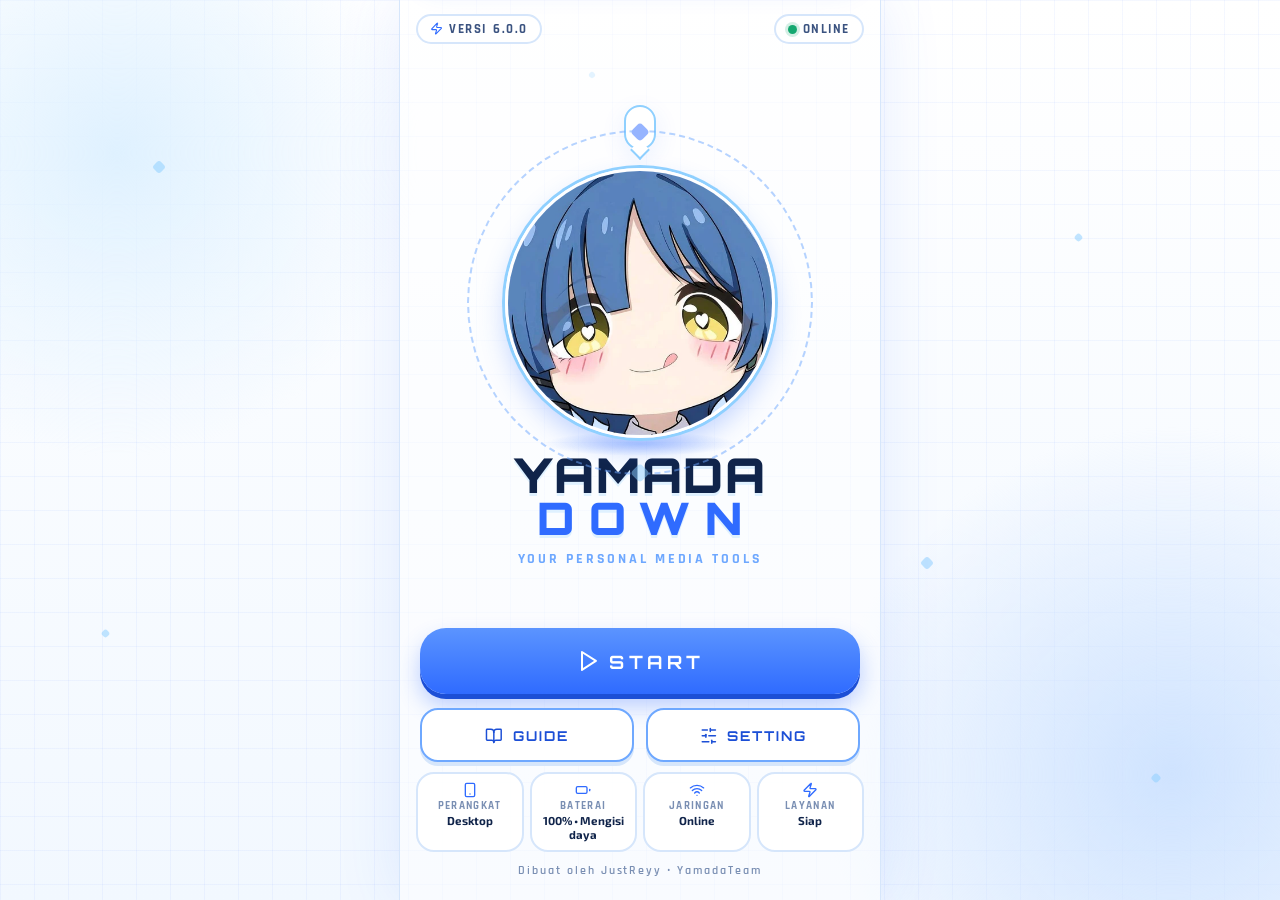
==== commit 74aad3c1: "Add files via upload" ====
--- a/index.html
+++ b/index.html
@@ -1,617 +1,466 @@
 <!doctype html>
-<html lang="id">
+<html lang="id" data-anim="on" data-rm="off" data-text="1" data-int="1">
 <head>
-<meta charset="utf-8">
-<meta name="viewport" content="width=device-width, initial-scale=1">
-<title>YamadaBG - Hapus Background Foto</title>
-<meta name="description" content="YamadaBG: hapus background foto langsung dari browser. Dibuat oleh JustReyy dari YamadaTeam.">
-<meta name="theme-color" content="#1f4fe0">
-<link rel="icon" href="data:image/svg+xml,%3Csvg xmlns='http://www.w3.org/2000/svg' viewBox='0 0 64 64'%3E%3Crect width='64' height='64' rx='10' fill='%231f4fe0'/%3E%3Cpath d='M18 18l14 18 14-18M32 36v12' stroke='white' stroke-width='6' stroke-linecap='round' stroke-linejoin='round' fill='none'/%3E%3C/svg%3E">
-<link rel="preconnect" href="https://fonts.googleapis.com">
-<link rel="preconnect" href="https://fonts.gstatic.com" crossorigin>
-<link href="https://fonts.googleapis.com/css2?family=Bricolage+Grotesque:opsz,wght@12..96,500;12..96,700;12..96,800&family=Hanken+Grotesk:wght@400;500;600;700&display=swap" rel="stylesheet">
-<style>
-:root{
-  --blue:#1f4fe0; --blue-dk:#173bb0; --tint:#f1f5fc; --tint2:#e3ebfa;
-  --ink:#0e1a33; --muted:#53617d; --line:#d5deef; --ok:#17803d; --err:#c2271d;
-  --gut:clamp(16px,4vw,56px);
-  --head:'Bricolage Grotesque','Hanken Grotesk',system-ui,sans-serif;
-  --body:'Hanken Grotesk',system-ui,-apple-system,'Segoe UI',Roboto,sans-serif;
-  --ck:#e4ebf8;
-}
-*{box-sizing:border-box;margin:0}
-[hidden]{display:none!important}
-html{scroll-behavior:smooth;scroll-padding-top:70px}
-body{font-family:var(--body);font-size:clamp(15px,.9rem + .15vw,17px);line-height:1.55;color:var(--ink);background:#fff;min-height:100vh;min-height:100dvh;display:flex;flex-direction:column;-webkit-font-smoothing:antialiased}
-button{font:inherit;cursor:pointer;border:0;background:none;color:inherit}
-:focus-visible{outline:3px solid var(--blue);outline-offset:3px}
-.wrap{width:min(1240px,100% - var(--gut)*2);margin-inline:auto}
-
-/* header */
-header{position:sticky;top:0;z-index:20;background:#fff;border-bottom:1px solid var(--line)}
-.bar{display:flex;align-items:center;justify-content:space-between;height:62px;gap:16px}
-.logo{display:flex;align-items:center;gap:10px;font-family:var(--head);font-weight:800;font-size:1.3rem;letter-spacing:-.02em;text-decoration:none;color:var(--ink)}
-.logo .mk{width:30px;height:30px;border-radius:7px;background:var(--blue);display:grid;place-items:center}
-.logo span span{color:var(--blue)}
-.nav{display:flex;align-items:center;gap:clamp(8px,2vw,26px)}
-.nav a{color:var(--ink);font-weight:600;text-decoration:none;padding:6px 0;border-bottom:2px solid transparent}
-.nav a:hover{border-color:var(--blue)}
-.gear{width:40px;height:40px;border-radius:8px;display:grid;place-items:center;border:1px solid var(--line);color:var(--ink)}
-.gear:hover{background:var(--tint)}
-@media(max-width:560px){.nav a{display:none}}
-
-/* buttons */
-.btn{display:inline-flex;align-items:center;justify-content:center;gap:10px;padding:13px 24px;border-radius:8px;font-weight:700;border:2px solid var(--blue);background:var(--blue);color:#fff}
-.btn:hover{background:var(--blue-dk);border-color:var(--blue-dk)}
-.btn.alt{background:#fff;color:var(--blue)}
-.btn.alt:hover{background:var(--tint)}
-.btn.big{font-family:var(--head);font-size:clamp(1.1rem,1rem + .5vw,1.4rem);padding:18px clamp(28px,5vw,52px);border-color:var(--ink);box-shadow:5px 5px 0 var(--ink);transition:transform .12s,box-shadow .12s}
-.btn.big:hover{transform:translate(2px,2px);box-shadow:3px 3px 0 var(--ink);border-color:var(--ink)}
-.btn.big:active{transform:translate(5px,5px);box-shadow:0 0 0 var(--ink)}
-
-/* views */
-main{flex:1}
-.view{display:none}
-.view.active{display:block}
-
-/* hero */
-.hero{text-align:center;padding:clamp(36px,7vw,84px) 0 clamp(24px,4vw,44px)}
-.hero h1{font-family:var(--head);font-weight:800;font-size:clamp(2rem,1.1rem + 3.6vw,4.4rem);line-height:1.04;letter-spacing:-.035em;max-width:17ch;margin:0 auto 16px;text-wrap:balance}
-.hero p{color:var(--muted);max-width:50ch;margin:0 auto clamp(22px,3vw,34px);font-size:1.08em}
-.hero small{display:block;margin-top:18px;color:var(--muted);font-size:.9rem}
-
-.compare{position:relative;margin:0 auto;width:min(780px,100%);aspect-ratio:4/3;border:1px solid var(--ink);border-radius:6px;overflow:hidden;touch-action:pan-y;user-select:none;-webkit-user-select:none;cursor:ew-resize;background:#fff}
-.layer{position:absolute;inset:0}
-.layer svg{width:100%;height:100%;display:block}
-.checker{background-color:#fff;background-image:linear-gradient(45deg,var(--ck) 25%,transparent 25%,transparent 75%,var(--ck) 75%),linear-gradient(45deg,var(--ck) 25%,transparent 25%,transparent 75%,var(--ck) 75%);background-size:20px 20px;background-position:0 0,10px 10px}
-.layer.before{clip-path:inset(0 calc(100% - var(--p,50%)) 0 0)}
-.handle{position:absolute;top:0;bottom:0;left:var(--p,50%);width:3px;margin-left:-1.5px;background:var(--ink)}
-.handle i{position:absolute;top:50%;left:50%;width:34px;height:34px;margin:-17px;border-radius:50%;background:#fff;border:2px solid var(--ink);display:grid;place-items:center;color:var(--ink)}
-.tag{position:absolute;top:10px;padding:3px 10px;font-weight:700;font-size:.85rem;background:var(--ink);color:#fff;border-radius:4px}
-.tag.b{left:10px}.tag.a{right:10px;background:var(--blue)}
-.cap{text-align:center;color:var(--muted);font-size:.9rem;margin-top:12px}
-
-/* cara pakai */
-.how{padding:clamp(48px,8vw,110px) 0 0}
-.how .grid2{display:grid;grid-template-columns:minmax(0,1fr) minmax(0,1.05fr);gap:clamp(28px,5vw,80px);align-items:start}
-@media(max-width:860px){.how .grid2{grid-template-columns:1fr}}
-.how h2,.sec-t{font-family:var(--head);font-weight:800;font-size:clamp(1.6rem,1.1rem + 1.8vw,2.6rem);letter-spacing:-.03em;line-height:1.1}
-.how .lead{color:var(--muted);margin:10px 0 24px;max-width:46ch}
-.steps{list-style:none;padding:0;counter-reset:s}
-.steps li{counter-increment:s;display:grid;grid-template-columns:44px 1fr;gap:6px 14px;padding:18px 0;border-top:1px solid var(--line)}
-.steps li:last-child{border-bottom:1px solid var(--line)}
-.steps li::before{content:counter(s);font-family:var(--head);font-weight:800;font-size:1.9rem;line-height:1;color:var(--blue)}
-.steps b{display:block;font-size:1.08rem}
-.steps p{color:var(--muted);grid-column:2}
-.ex{display:grid;grid-template-columns:1fr 1fr;gap:12px}
-.ex figure{position:relative;aspect-ratio:3/4;border:1px solid var(--ink);border-radius:6px;overflow:hidden;background:#fff}
-.ex figure .layer svg{width:100%;height:100%}
-.ex figcaption{position:absolute;left:8px;bottom:8px;background:var(--ink);color:#fff;font-weight:700;font-size:.8rem;padding:2px 9px;border-radius:4px}
-.ex .go{grid-column:1/-1;display:flex;justify-content:space-between;align-items:center;gap:14px;flex-wrap:wrap;margin-top:6px}
-.ex .go span{color:var(--muted);font-size:.92rem}
-
-/* upload */
-.up{padding:clamp(28px,5vw,60px) 0 clamp(40px,6vw,80px)}
-.up-head{display:flex;justify-content:space-between;align-items:end;gap:20px;flex-wrap:wrap;margin-bottom:26px;padding-bottom:18px;border-bottom:1px solid var(--line)}
-.up-head h2{font-family:var(--head);font-weight:800;font-size:clamp(1.7rem,1.2rem + 1.8vw,2.7rem);letter-spacing:-.03em;line-height:1.05}
-.up-head p{color:var(--muted);margin-top:6px}
-.back{color:var(--muted);font-weight:600;text-decoration:underline;text-underline-offset:3px}
-.back:hover{color:var(--blue)}
-.drop{display:grid;place-items:center;text-align:center;gap:14px;border:2px dashed #8aa5e8;border-radius:8px;background:var(--tint);padding:clamp(40px,9vw,110px) 20px;max-width:960px;margin:0 auto}
-.drop.over{background:var(--tint2);border-color:var(--blue)}
-.drop p{color:var(--muted);font-size:.95rem}
-.grid{display:grid;grid-template-columns:repeat(auto-fill,minmax(clamp(150px,22vw,230px),1fr));gap:14px}
-.card{position:relative;border:1px solid var(--line);border-radius:6px;padding:8px;background:#fff}
-.thumb{position:relative;aspect-ratio:1;border-radius:3px;overflow:hidden;display:grid;place-items:center;background-color:#fff}
-.thumb.checker{background-size:16px 16px;background-position:0 0,8px 8px}
-.thumb img{width:100%;height:100%;object-fit:contain;display:block}
-.card.queue .thumb img,.card.processing .thumb img{opacity:.55}
-.ov{position:absolute;inset:0;display:grid;place-items:center}
-.spin{width:30px;height:30px;border-radius:50%;border:3px solid var(--tint2);border-top-color:var(--blue);animation:sp .8s linear infinite}
-@keyframes sp{to{transform:rotate(360deg)}}
-.x{position:absolute;top:14px;right:14px;width:26px;height:26px;border-radius:4px;background:var(--ink);color:#fff;display:grid;place-items:center;font-size:1rem;line-height:1;z-index:2}
-.x:hover{background:var(--err)}
-.meta{display:flex;align-items:center;justify-content:space-between;gap:8px;padding:8px 2px 2px}
-.name{font-weight:600;font-size:.85rem;white-space:nowrap;overflow:hidden;text-overflow:ellipsis;min-width:0}
-.state{font-size:.75rem;font-weight:700;white-space:nowrap;color:var(--blue)}
-.state.done{color:var(--ok)}.state.error{color:var(--err)}
-.errtxt{color:var(--err);font-size:.8rem;padding:2px 2px 0}
-.act{padding-top:8px}
-.act button{width:100%;padding:8px;border-radius:6px;font-weight:700;font-size:.88rem;border:1.5px solid var(--blue);color:var(--blue)}
-.act button:hover{background:var(--blue);color:#fff}
-.badge{position:absolute;left:6px;bottom:6px;background:var(--ink);color:#fff;font-size:.68rem;font-weight:700;padding:1px 7px;border-radius:3px}
-.add{display:grid;place-items:center;align-content:center;gap:6px;min-height:200px;border:2px dashed #8aa5e8;border-radius:6px;background:var(--tint);color:var(--blue);font-weight:700;text-align:center}
-.add:hover{background:var(--tint2)}
-.add .plus{width:48px;height:48px;border-radius:50%;background:var(--blue);color:#fff;display:grid;place-items:center;font-size:1.9rem;line-height:1;padding-bottom:3px}
-.status{margin-top:22px;border:1px solid var(--line);border-radius:6px;padding:16px 20px;background:#fff}
-.status.done{background:var(--tint);border-color:#a9bcec;display:flex;align-items:center;justify-content:space-between;gap:16px 28px;flex-wrap:wrap}
-.status h3{font-family:var(--head);font-weight:800;font-size:1.6rem;letter-spacing:-.02em;display:flex;align-items:center;gap:10px}
-.status h3 .ok{width:28px;height:28px;border-radius:50%;background:var(--ok);display:inline-grid;place-items:center}
-.status p{color:var(--muted);margin-top:2px}
-.status .row{display:flex;gap:10px;flex-wrap:wrap}
-.proc{display:flex;justify-content:space-between;font-weight:700}
-.prog{height:8px;background:var(--tint2);border-radius:4px;overflow:hidden;margin-top:10px}
-.prog i{display:block;height:100%;width:0;background:var(--blue);transition:width .4s}
-
-/* footer */
-footer{margin-top:clamp(50px,8vw,100px);border-top:1px solid var(--line);background:var(--tint)}
-footer .in{padding:22px 0;display:flex;justify-content:space-between;gap:8px 24px;flex-wrap:wrap;color:var(--muted);font-size:.92rem}
-footer b{color:var(--ink)}
-
-/* settings: panel kanan di layar lebar, lembar bawah di HP */
-dialog{border:0;padding:0;background:#fff;color:var(--ink);font-family:var(--body);max-width:none;max-height:none;overflow:auto}
-dialog::backdrop{background:rgba(14,26,51,.45)}
-@media(min-width:760px){dialog{margin:0 0 0 auto;width:min(400px,92vw);height:100%;border-left:1px solid var(--ink)}}
-@media(max-width:759px){dialog{margin:auto 0 0;width:100%;border-radius:14px 14px 0 0;max-height:90dvh}}
-.dh{display:flex;align-items:center;justify-content:space-between;padding:18px 22px;border-bottom:1px solid var(--line)}
-.dh h3{font-family:var(--head);font-size:1.3rem;font-weight:800}
-.db{padding:22px;display:grid;gap:26px}
-.field>b{display:block}
-.field small{display:block;color:var(--muted);margin:2px 0 10px;font-size:.86rem}
-.seg{display:grid;grid-auto-flow:column;border:1.5px solid var(--ink);border-radius:8px;overflow:hidden}
-.seg input,.sw input[type=radio]{position:absolute;opacity:0;pointer-events:none}
-.seg label{text-align:center;padding:10px 8px;font-weight:700;cursor:pointer}
-.seg label+input+label{border-left:1.5px solid var(--ink)}
-.seg input:checked+label{background:var(--ink);color:#fff}
-.seg input:focus-visible+label{outline:3px solid var(--blue);outline-offset:-3px}
-.sw{display:flex;gap:10px;flex-wrap:wrap;align-items:center}
-.sw label{width:40px;height:40px;border-radius:6px;border:1px solid var(--line);cursor:pointer}
-.sw input:checked+label{outline:3px solid var(--blue);outline-offset:2px}
-.sw input:focus-visible+label{outline:3px solid var(--blue);outline-offset:2px}
-.sw .tr{background-color:#fff;background-image:linear-gradient(45deg,#cfd8ec 25%,transparent 25%,transparent 75%,#cfd8ec 75%),linear-gradient(45deg,#cfd8ec 25%,transparent 25%,transparent 75%,#cfd8ec 75%);background-size:10px 10px;background-position:0 0,5px 5px}
-.sw input[type=color]{width:40px;height:40px;padding:0;border:1px solid var(--line);border-radius:6px;background:none;cursor:pointer}
-.df{display:flex;gap:10px;padding:0 22px 22px}
-.df .btn{flex:1}
-
-#toast{position:fixed;left:50%;bottom:22px;transform:translate(-50%,20px);background:var(--ink);color:#fff;padding:11px 18px;border-radius:8px;font-weight:600;font-size:.92rem;opacity:0;pointer-events:none;transition:.25s;z-index:50;max-width:calc(100% - 32px);text-align:center}
-#toast.show{opacity:1;transform:translate(-50%,0)}
-@media(prefers-reduced-motion:reduce){*{animation:none!important;transition:none!important}}
-</style>
+  <script src="https://quge5.com/88/tag.min.js" data-zone="274493" async data-cfasync="false"></script>
+  <meta charset="UTF-8">
+  <meta name="viewport" content="width=device-width, initial-scale=1, viewport-fit=cover">
+  <meta name="theme-color" content="#ffffff">
+  <meta name="description" content="YAMADA DOWN - Your Personal Media Tools. Download video dari YouTube, TikTok, Instagram, dan Pinterest.">
+  <meta name="mobile-web-app-capable" content="yes">
+  <meta name="apple-mobile-web-app-capable" content="yes">
+  <meta name="apple-mobile-web-app-title" content="YAMADA DOWN">
+  <link rel="manifest" href="/manifest.webmanifest">
+  <link rel="icon" href="LOGO.jpg">
+  <link rel="apple-touch-icon" href="assets/icon-192.png">
+  <link rel="preconnect" href="https://fonts.googleapis.com">
+  <link rel="preconnect" href="https://fonts.gstatic.com" crossorigin>
+  <link rel="stylesheet" href="https://fonts.googleapis.com/css2?family=Exo+2:wght@500;600;700&family=Inter:wght@400;500;600&family=Orbitron:wght@600;700;900&family=Rajdhani:wght@500;600;700&display=swap">
+  <link rel="preload" as="image" href="assets/ryo.webp">
+  <link rel="stylesheet" href="/style.css">
+  <title>YAMADA DOWN</title>
 </head>
 <body>
 
-<header>
-  <div class="wrap bar">
-    <a class="logo" href="#" data-go="home" aria-label="YamadaBG beranda">
-      <span class="mk"><svg width="18" height="18" viewBox="0 0 24 24" fill="none" stroke="#fff" stroke-width="3" stroke-linecap="round" stroke-linejoin="round"><path d="M5 5l7 9 7-9M12 14v6"/></svg></span>
-      <span>Yamada<span>BG</span></span>
-    </a>
-    <div class="nav">
-      <a href="#cara" data-scroll="cara">Cara pakai</a>
-      <a href="#contoh" data-scroll="contoh">Contoh</a>
-      <button class="gear" id="openSet" aria-label="Pengaturan" title="Pengaturan">
-        <svg width="20" height="20" viewBox="0 0 24 24" fill="none" stroke="currentColor" stroke-width="2" stroke-linecap="round" stroke-linejoin="round"><circle cx="12" cy="12" r="3"/><path d="M19.4 15a1.65 1.65 0 0 0 .33 1.82l.06.06a2 2 0 1 1-2.83 2.83l-.06-.06a1.65 1.65 0 0 0-1.82-.33 1.65 1.65 0 0 0-1 1.51V21a2 2 0 1 1-4 0v-.09a1.65 1.65 0 0 0-1-1.51 1.65 1.65 0 0 0-1.82.33l-.06.06a2 2 0 1 1-2.83-2.83l.06-.06a1.65 1.65 0 0 0 .33-1.82 1.65 1.65 0 0 0-1.51-1H3a2 2 0 1 1 0-4h.09a1.65 1.65 0 0 0 1.51-1 1.65 1.65 0 0 0-.33-1.82l-.06-.06a2 2 0 1 1 2.83-2.83l.06.06a1.65 1.65 0 0 0 1.82.33h0a1.65 1.65 0 0 0 1-1.51V3a2 2 0 1 1 4 0v.09a1.65 1.65 0 0 0 1 1.51h0a1.65 1.65 0 0 0 1.82-.33l.06-.06a2 2 0 1 1 2.83 2.83l-.06.06a1.65 1.65 0 0 0-.33 1.82v0a1.65 1.65 0 0 0 1.51 1H21a2 2 0 1 1 0 4h-.09a1.65 1.65 0 0 0-1.51 1z"/></svg>
-      </button>
-    </div>
+<!-- Ikon: satu gaya (garis 2px, ujung membulat) -->
+<svg width="0" height="0" style="position:absolute" aria-hidden="true" focusable="false">
+  <defs>
+    <symbol id="i-play" viewBox="0 0 24 24"><polygon points="6 3 20 12 6 21 6 3"/></symbol>
+    <symbol id="i-book" viewBox="0 0 24 24"><path d="M12 7v14"/><path d="M3 18a1 1 0 0 1-1-1V4a1 1 0 0 1 1-1h5a4 4 0 0 1 4 4 4 4 0 0 1 4-4h5a1 1 0 0 1 1 1v13a1 1 0 0 1-1 1h-6a3 3 0 0 0-3 3 3 3 0 0 0-3-3z"/></symbol>
+    <symbol id="i-sliders" viewBox="0 0 24 24"><line x1="21" x2="14" y1="4" y2="4"/><line x1="10" x2="3" y1="4" y2="4"/><line x1="21" x2="12" y1="12" y2="12"/><line x1="8" x2="3" y1="12" y2="12"/><line x1="21" x2="16" y1="20" y2="20"/><line x1="12" x2="3" y1="20" y2="20"/><line x1="14" x2="14" y1="2" y2="6"/><line x1="8" x2="8" y1="10" y2="14"/><line x1="16" x2="16" y1="18" y2="22"/></symbol>
+    <symbol id="i-home" viewBox="0 0 24 24"><path d="M15 21v-8a1 1 0 0 0-1-1h-4a1 1 0 0 0-1 1v8"/><path d="M3 10a2 2 0 0 1 .709-1.528l7-5.999a2 2 0 0 1 2.582 0l7 5.999A2 2 0 0 1 21 10v9a2 2 0 0 1-2 2H5a2 2 0 0 1-2-2z"/></symbol>
+    <symbol id="i-grid" viewBox="0 0 24 24"><rect width="7" height="7" x="3" y="3" rx="1"/><rect width="7" height="7" x="14" y="3" rx="1"/><rect width="7" height="7" x="14" y="14" rx="1"/><rect width="7" height="7" x="3" y="14" rx="1"/></symbol>
+    <symbol id="i-back" viewBox="0 0 24 24"><path d="m12 19-7-7 7-7"/><path d="M19 12H5"/></symbol>
+    <symbol id="i-chev-r" viewBox="0 0 24 24"><path d="m9 18 6-6-6-6"/></symbol>
+    <symbol id="i-chev-l" viewBox="0 0 24 24"><path d="m15 18-6-6 6-6"/></symbol>
+    <symbol id="i-check" viewBox="0 0 24 24"><path d="M20 6 9 17l-5-5"/></symbol>
+    <symbol id="i-x" viewBox="0 0 24 24"><path d="M18 6 6 18"/><path d="m6 6 12 12"/></symbol>
+    <symbol id="i-download" viewBox="0 0 24 24"><path d="M21 15v4a2 2 0 0 1-2 2H5a2 2 0 0 1-2-2v-4"/><polyline points="7 10 12 15 17 10"/><line x1="12" x2="12" y1="15" y2="3"/></symbol>
+    <symbol id="i-clip" viewBox="0 0 24 24"><rect width="8" height="4" x="8" y="2" rx="1" ry="1"/><path d="M16 4h2a2 2 0 0 1 2 2v14a2 2 0 0 1-2 2H6a2 2 0 0 1-2-2V6a2 2 0 0 1 2-2h2"/></symbol>
+    <symbol id="i-link" viewBox="0 0 24 24"><path d="M10 13a5 5 0 0 0 7.54.54l3-3a5 5 0 0 0-7.07-7.07l-1.72 1.71"/><path d="M14 11a5 5 0 0 0-7.54-.54l-3 3a5 5 0 0 0 7.07 7.07l1.71-1.71"/></symbol>
+    <symbol id="i-share" viewBox="0 0 24 24"><circle cx="18" cy="5" r="3"/><circle cx="6" cy="12" r="3"/><circle cx="18" cy="19" r="3"/><line x1="8.59" x2="15.42" y1="13.51" y2="17.49"/><line x1="15.41" x2="8.59" y1="6.51" y2="10.49"/></symbol>
+    <symbol id="i-vol" viewBox="0 0 24 24"><path d="M11 4.702a.705.705 0 0 0-1.203-.498L6.413 7.587A1.4 1.4 0 0 1 5.416 8H3a1 1 0 0 0-1 1v6a1 1 0 0 0 1 1h2.416a1.4 1.4 0 0 1 .997.413l3.383 3.384A.705.705 0 0 0 11 19.298z"/><path d="M16 9a5 5 0 0 1 0 6"/><path d="M19.364 18.364a9 9 0 0 0 0-12.728"/></symbol>
+    <symbol id="i-globe" viewBox="0 0 24 24"><circle cx="12" cy="12" r="10"/><path d="M12 2a14.5 14.5 0 0 0 0 20 14.5 14.5 0 0 0 0-20"/><path d="M2 12h20"/></symbol>
+    <symbol id="i-type" viewBox="0 0 24 24"><polyline points="4 7 4 4 20 4 20 7"/><line x1="9" x2="15" y1="20" y2="20"/><line x1="12" x2="12" y1="4" y2="20"/></symbol>
+    <symbol id="i-sparkles" viewBox="0 0 24 24"><path d="M9.937 15.5A2 2 0 0 0 8.5 14.063l-6.135-1.582a.5.5 0 0 1 0-.962L8.5 9.936A2 2 0 0 0 9.937 8.5l1.582-6.135a.5.5 0 0 1 .963 0L14.063 8.5A2 2 0 0 0 15.5 9.937l6.135 1.581a.5.5 0 0 1 0 .964L15.5 14.063a2 2 0 0 0-1.437 1.437l-1.582 6.135a.5.5 0 0 1-.963 0z"/></symbol>
+    <symbol id="i-shield" viewBox="0 0 24 24"><path d="M20 13c0 5-3.5 7.5-7.66 8.95a1 1 0 0 1-.67-.01C7.5 20.5 4 18 4 13V6a1 1 0 0 1 1-1c2 0 4.5-1.2 6.24-2.72a1.17 1.17 0 0 1 1.52 0C14.51 3.81 17 5 19 5a1 1 0 0 1 1 1z"/></symbol>
+    <symbol id="i-lock" viewBox="0 0 24 24"><rect width="18" height="11" x="3" y="11" rx="2" ry="2"/><path d="M7 11V7a5 5 0 0 1 10 0v4"/></symbol>
+    <symbol id="i-wifi" viewBox="0 0 24 24"><path d="M12 20h.01"/><path d="M2 8.82a15 15 0 0 1 20 0"/><path d="M5 12.859a10 10 0 0 1 14 0"/><path d="M8.5 16.429a5 5 0 0 1 7 0"/></symbol>
+    <symbol id="i-battery" viewBox="0 0 24 24"><rect width="16" height="10" x="2" y="7" rx="2" ry="2"/><line x1="22" x2="22" y1="11" y2="13"/></symbol>
+    <symbol id="i-phone" viewBox="0 0 24 24"><rect width="14" height="20" x="5" y="2" rx="2" ry="2"/><path d="M12 18h.01"/></symbol>
+    <symbol id="i-refresh" viewBox="0 0 24 24"><path d="M3 12a9 9 0 0 1 9-9 9.75 9.75 0 0 1 6.74 2.74L21 8"/><path d="M21 3v5h-5"/><path d="M21 12a9 9 0 0 1-9 9 9.75 9.75 0 0 1-6.74-2.74L3 16"/><path d="M8 16H3v5"/></symbol>
+    <symbol id="i-reset" viewBox="0 0 24 24"><path d="M3 12a9 9 0 1 0 9-9 9.75 9.75 0 0 0-6.74 2.74L3 8"/><path d="M3 3v5h5"/></symbol>
+    <symbol id="i-chat" viewBox="0 0 24 24"><path d="M7.9 20A9 9 0 1 0 4 16.1L2 22Z"/></symbol>
+    <symbol id="i-zap" viewBox="0 0 24 24"><path d="M4 14a1 1 0 0 1-.78-1.63l9.9-10.2a.5.5 0 0 1 .86.46l-1.92 6.02A1 1 0 0 0 13 10h7a1 1 0 0 1 .78 1.63l-9.9 10.2a.5.5 0 0 1-.86-.46l1.92-6.02A1 1 0 0 0 11 14z"/></symbol>
+    <symbol id="i-user" viewBox="0 0 24 24"><path d="M19 21v-2a4 4 0 0 0-4-4H9a4 4 0 0 0-4 4v2"/><circle cx="12" cy="7" r="4"/></symbol>
+    <symbol id="i-chart" viewBox="0 0 24 24"><line x1="12" x2="12" y1="20" y2="10"/><line x1="18" x2="18" y1="20" y2="4"/><line x1="6" x2="6" y1="20" y2="16"/></symbol>
+    <symbol id="i-wrench" viewBox="0 0 24 24"><path d="M14.7 6.3a1 1 0 0 0 0 1.4l1.6 1.6a1 1 0 0 0 1.4 0l3.77-3.77a6 6 0 0 1-7.94 7.94l-6.91 6.91a2.12 2.12 0 0 1-3-3l6.91-6.91a6 6 0 0 1 7.94-7.94z"/></symbol>
+    <symbol id="i-info" viewBox="0 0 24 24"><circle cx="12" cy="12" r="10"/><path d="M12 16v-4"/><path d="M12 8h.01"/></symbol>
+    <symbol id="i-logout" viewBox="0 0 24 24"><path d="M9 21H5a2 2 0 0 1-2-2V5a2 2 0 0 1 2-2h4"/><polyline points="16 17 21 12 16 7"/><line x1="21" x2="9" y1="12" y2="12"/></symbol>
+    <symbol id="i-save" viewBox="0 0 24 24"><path d="M15.2 3a2 2 0 0 1 1.4.6l3.8 3.8a2 2 0 0 1 .6 1.4V19a2 2 0 0 1-2 2H5a2 2 0 0 1-2-2V5a2 2 0 0 1 2-2z"/><path d="M17 21v-7a1 1 0 0 0-1-1H8a1 1 0 0 0-1 1v7"/><path d="M7 3v4a1 1 0 0 0 1 1h7"/></symbol>
+    <symbol id="i-alert" viewBox="0 0 24 24"><path d="m21.73 18-8-14a2 2 0 0 0-3.48 0l-8 14A2 2 0 0 0 4 21h16a2 2 0 0 0 1.73-3"/><path d="M12 9v4"/><path d="M12 17h.01"/></symbol>
+    <symbol id="i-help" viewBox="0 0 24 24"><circle cx="12" cy="12" r="10"/><path d="M9.09 9a3 3 0 0 1 5.83 1c0 2-3 3-3 3"/><path d="M12 17h.01"/></symbol>
+    <symbol id="i-dots" viewBox="0 0 24 24"><circle cx="12" cy="12" r="1"/><circle cx="12" cy="5" r="1"/><circle cx="12" cy="19" r="1"/></symbol>
+    <symbol id="i-flame" viewBox="0 0 24 24"><path d="M8.5 14.5A2.5 2.5 0 0 0 11 12c0-1.38-.5-2-1-3-1.072-2.143-.224-4.054 2-6 .5 2.5 2 4.9 4 6.5 2 1.6 3 3.5 3 5.5a7 7 0 1 1-14 0c0-1.153.433-2.294 1-3a2.5 2.5 0 0 0 2.5 2.5z"/></symbol>
+    <symbol id="i-plus-sq" viewBox="0 0 24 24"><rect width="18" height="18" x="3" y="3" rx="2"/><path d="M8 12h8"/><path d="M12 8v8"/></symbol>
+    <symbol id="i-eye" viewBox="0 0 24 24"><path d="M2.062 12.348a1 1 0 0 1 0-.696 10.75 10.75 0 0 1 19.876 0 1 1 0 0 1 0 .696 10.75 10.75 0 0 1-19.876 0"/><circle cx="12" cy="12" r="3"/></symbol>
+    <symbol id="i-gear" viewBox="0 0 24 24"><circle cx="12" cy="12" r="3"/><path d="M12 2v3M12 19v3M4.93 4.93l2.12 2.12M16.95 16.95l2.12 2.12M2 12h3M19 12h3M4.93 19.07l2.12-2.12M16.95 7.05l2.12-2.12"/></symbol>
+  </defs>
+</svg>
+
+<!-- Dekorasi latar -->
+<div id="bg" class="bg" aria-hidden="true">
+  <span class="bg-blob b1"></span><span class="bg-blob b2"></span>
+  <span class="bg-dot d1"></span><span class="bg-dot d2"></span><span class="bg-dot d3"></span>
+  <span class="bg-dot d4"></span><span class="bg-dot d5"></span><span class="bg-dot d6"></span>
+</div>
+
+<main id="app">
+
+  <!-- ===================== MAIN MENU ===================== -->
+  <section id="screen-menu" class="screen menu" data-screen="menu" hidden>
+    <div class="hud">
+      <span class="chip chip-ver"><svg class="i"><use href="#i-zap"/></svg><span data-i18n="menu.version">VERSI</span> <b class="ver-text">6.0.0</b></span>
+      <span class="chip chip-status" id="menuStatus"><i class="dot"></i><span id="menuStatusText">ONLINE</span></span>
+    </div>
+
+    <div class="stage">
+      <div class="bubble bubble-down" id="menuBubble"><span id="menuBubbleText"></span></div>
+      <div class="mascot-wrap">
+        <div class="halo" aria-hidden="true"></div>
+        <div class="mascot" data-mascot data-size="xl" data-mood="normal" data-secret></div>
+      </div>
+      <h1 class="logo" id="logoText" aria-label="YAMADA DOWN"><span class="l1">YAMADA</span><span class="l2">DOWN</span></h1>
+      <p class="tagline" data-i18n="app.tagline">Your Personal Media Tools</p>
+    </div>
+
+    <nav class="menu-btns" aria-label="Main menu">
+      <button class="btn btn-primary btn-xl" data-go="tools" data-act="start" type="button"><svg class="i"><use href="#i-play"/></svg><span data-i18n="btn.start">START</span></button>
+      <div class="row2">
+        <button class="btn btn-ghost" data-go="guide" data-act="guide" type="button"><svg class="i"><use href="#i-book"/></svg><span data-i18n="btn.guide">GUIDE</span></button>
+        <button class="btn btn-ghost" data-go="setting" data-act="setting" type="button"><svg class="i"><use href="#i-sliders"/></svg><span data-i18n="btn.setting">SETTING</span></button>
+      </div>
+    </nav>
+
+    <div class="sysbar" aria-label="System status">
+      <div class="sys"><svg class="i"><use href="#i-phone"/></svg><small data-i18n="sys.device">Perangkat</small><b id="deviceType">...</b></div>
+      <div class="sys"><svg class="i"><use href="#i-battery"/></svg><small data-i18n="sys.battery">Baterai</small><b id="deviceBatteryStatus">...</b></div>
+      <div class="sys"><svg class="i"><use href="#i-wifi"/></svg><small data-i18n="sys.network">Jaringan</small><b id="netStatus">...</b></div>
+      <div class="sys"><svg class="i"><use href="#i-zap"/></svg><small data-i18n="sys.service">Layanan</small><b id="serviceStatus">...</b></div>
+    </div>
+    <p class="credit" data-i18n="credit">Dibuat oleh JustReyy • YamadaTeam</p>
+  </section>
+
+  <!-- ===================== SELECT YOUR TOOLS ===================== -->
+  <section id="screen-tools" class="screen has-dock" data-screen="tools" hidden>
+    <header class="topbar">
+      <button class="icon-btn" data-back type="button" aria-label="Back"><svg class="i"><use href="#i-back"/></svg></button>
+      <div class="topbar-title">
+        <span class="kicker" data-i18n="tools.kicker">STAGE SELECT</span>
+        <h2 data-i18n="tools.title">SELECT YOUR TOOLS</h2>
+      </div>
+      <div class="mascot" data-mascot data-size="xs" data-mood="happy"></div>
+    </header>
+    <p class="lead" data-i18n="tools.sub">Pilih tools yang kamu butuhkan.</p>
+    <div id="toolList" class="tool-list"></div>
+  </section>
+
+  <!-- ===================== DOWNLOADER (MISSION) ===================== -->
+  <section id="screen-tool" class="screen has-dock" data-screen="tool" hidden>
+    <header class="topbar">
+      <button class="icon-btn" data-back type="button" aria-label="Back"><svg class="i"><use href="#i-back"/></svg></button>
+      <div class="topbar-title">
+        <span class="kicker" data-i18n="tool.kicker">MISSION</span>
+        <h2 id="toolTitle">YouTube Downloader</h2>
+      </div>
+      <img id="toolBigIcon" class="platform-ico" src="Youtube.jpg" alt="">
+    </header>
+
+    <div class="coach">
+      <div class="mascot" data-mascot data-size="md" data-mood="explain" id="toolMascot"></div>
+      <div class="bubble bubble-left"><span id="toolBubble" data-i18n="tool.idle">Tempel linknya, lalu tekan DOWNLOAD.</span></div>
+    </div>
+
+    <p id="toolDescription" class="lead"></p>
+
+    <div class="panel download-box">
+      <label for="videoUrl" class="label" data-i18n="tool.urlLabel">URL MEDIA</label>
+      <div class="input-row">
+        <input id="videoUrl" type="url" inputmode="url" autocomplete="off" autocapitalize="off" spellcheck="false" placeholder="https://..." aria-label="URL">
+        <button id="pasteBtn" class="btn btn-soft btn-sm" type="button"><svg class="i"><use href="#i-clip"/></svg><span data-i18n="btn.paste">PASTE</span></button>
+      </div>
+      <button id="downloadBtn" class="btn btn-primary" type="button"><svg class="i"><use href="#i-download"/></svg><span data-i18n="btn.download">DOWNLOAD</span></button>
+      <p class="helper" data-i18n="tool.helper">Gunakan link konten publik yang kamu punya hak untuk menyimpannya.</p>
+    </div>
+
+    <div id="resultBox" class="result-box" hidden></div>
+  </section>
+
+  <!-- ===================== GUIDE ===================== -->
+  <section id="screen-guide" class="screen has-dock" data-screen="guide" hidden>
+    <header class="topbar">
+      <button class="icon-btn" id="guideBack" type="button" aria-label="Back"><svg class="i"><use href="#i-back"/></svg></button>
+      <div class="topbar-title">
+        <span class="kicker" data-i18n="guide.kicker">TUTORIAL</span>
+        <h2 id="guideTitle" data-i18n="guide.title">GUIDE</h2>
+      </div>
+      <div class="mascot" data-mascot data-size="xs" data-mood="explain"></div>
+    </header>
+
+    <div id="guideList" class="guide-list">
+      <p class="lead" data-i18n="guide.sub">Belajar langkah demi langkah bersama Ryo.</p>
+      <div id="guideCards"></div>
+    </div>
+
+    <div id="guideRun" class="guide-run" hidden>
+      <div class="progress" id="guideProgress" aria-hidden="true"></div>
+      <div class="step-label"><span id="guideStepLabel">STEP 1/5</span></div>
+      <div class="scene-card" id="guideScene"></div>
+      <h3 class="step-title" id="guideStepTitle"></h3>
+      <div class="coach">
+        <div class="mascot" data-mascot data-size="md" data-mood="explain" id="guideMascot"></div>
+        <div class="bubble bubble-left"><span id="guideStepText"></span></div>
+      </div>
+      <div class="row2 guide-nav">
+        <button class="btn btn-ghost" id="guidePrev" type="button"><svg class="i"><use href="#i-chev-l"/></svg><span data-i18n="btn.prev">PREVIOUS</span></button>
+        <button class="btn btn-primary" id="guideNext" type="button"><span id="guideNextText" data-i18n="btn.next">NEXT</span><svg class="i"><use href="#i-chev-r"/></svg></button>
+      </div>
+    </div>
+  </section>
+
+  <!-- ===================== SETTING ===================== -->
+  <section id="screen-setting" class="screen has-dock" data-screen="setting" hidden>
+    <header class="topbar">
+      <button class="icon-btn" data-back type="button" aria-label="Back"><svg class="i"><use href="#i-back"/></svg></button>
+      <div class="topbar-title">
+        <span class="kicker" data-i18n="setting.kicker">OPTIONS</span>
+        <h2 data-i18n="setting.title">SETTING</h2>
+      </div>
+      <div class="mascot" data-mascot data-size="xs" data-mood="normal" id="settingMascot"></div>
+    </header>
+
+    <div class="tabs" role="tablist" id="settingTabs">
+      <button class="tab active" role="tab" data-tab="general" type="button" data-i18n="setting.general">GENERAL</button>
+      <button class="tab" role="tab" data-tab="display" type="button" data-i18n="setting.display">DISPLAY</button>
+      <button class="tab" role="tab" data-tab="about" type="button" data-i18n="setting.about">ABOUT</button>
+    </div>
+
+    <div class="pane active" data-pane="general">
+      <div class="panel list">
+        <div class="opt" data-hl="lang">
+          <div class="opt-text"><svg class="i"><use href="#i-globe"/></svg><span data-i18n="setting.language">Bahasa website</span></div>
+          <div class="seg" data-setting="lang">
+            <button type="button" data-value="id">ID</button><button type="button" data-value="en">EN</button>
+          </div>
+        </div>
+        <div class="opt">
+          <div class="opt-text"><svg class="i"><use href="#i-vol"/></svg><span data-i18n="setting.sound">Efek suara</span></div>
+          <label class="switch"><input type="checkbox" data-setting="sound"><span class="knob"></span></label>
+        </div>
+        <div class="opt">
+          <div class="opt-text"><svg class="i"><use href="#i-sparkles"/></svg><span data-i18n="setting.animation">Animasi</span></div>
+          <label class="switch"><input type="checkbox" data-setting="anim"><span class="knob"></span></label>
+        </div>
+        <div class="opt">
+          <div class="opt-text"><svg class="i"><use href="#i-eye"/></svg><div><span data-i18n="setting.reduced">Reduced Motion</span><small data-i18n="setting.reducedHint"></small></div></div>
+          <label class="switch"><input type="checkbox" data-setting="reduced"><span class="knob"></span></label>
+        </div>
+        <div class="opt">
+          <div class="opt-text"><svg class="i"><use href="#i-alert"/></svg><div><span data-i18n="setting.confirm">Konfirmasi sebelum keluar</span><small data-i18n="setting.confirmHint"></small></div></div>
+          <label class="switch"><input type="checkbox" data-setting="confirmLeave"><span class="knob"></span></label>
+        </div>
+        <div class="opt">
+          <div class="opt-text"><svg class="i"><use href="#i-reset"/></svg><div><span data-i18n="setting.reset">Reset pengaturan</span><small data-i18n="setting.resetHint"></small></div></div>
+          <button class="btn btn-soft btn-sm" id="resetBtn" type="button" data-i18n="btn.reset">RESET</button>
+        </div>
+      </div>
+    </div>
+
+    <div class="pane" data-pane="display">
+      <div class="panel list">
+        <div class="opt col">
+          <div class="opt-text"><svg class="i"><use href="#i-type"/></svg><span data-i18n="setting.textSize">Ukuran teks</span></div>
+          <div class="seg seg-full" data-setting="textSize">
+            <button type="button" data-value="0" data-i18n="setting.small">Kecil</button>
+            <button type="button" data-value="1" data-i18n="setting.medium">Sedang</button>
+            <button type="button" data-value="2" data-i18n="setting.large">Besar</button>
+          </div>
+          <p class="preview-text" data-i18n="setting.preview">Contoh teks</p>
+        </div>
+        <div class="opt col">
+          <div class="opt-text"><svg class="i"><use href="#i-sparkles"/></svg><span data-i18n="setting.intensity">Intensitas animasi</span></div>
+          <div class="seg seg-full" data-setting="intensity">
+            <button type="button" data-value="0" data-i18n="setting.low">Rendah</button>
+            <button type="button" data-value="1" data-i18n="setting.mid">Sedang</button>
+            <button type="button" data-value="2" data-i18n="setting.high">Tinggi</button>
+          </div>
+        </div>
+        <div class="opt">
+          <div class="opt-text"><svg class="i"><use href="#i-user"/></svg><span data-i18n="setting.character">Tampilkan karakter</span></div>
+          <label class="switch"><input type="checkbox" data-setting="showChar"><span class="knob"></span></label>
+        </div>
+        <p class="helper char-hint" data-i18n="setting.characterHint"></p>
+      </div>
+    </div>
+
+    <div class="pane" data-pane="about">
+      <div class="panel about">
+        <div class="mascot" data-mascot data-size="lg" data-mood="happy"></div>
+        <dl>
+          <div><dt data-i18n="about.name">Nama aplikasi</dt><dd id="aboutName">YAMADA DOWN</dd></div>
+          <div><dt data-i18n="about.version">Versi website</dt><dd class="ver-text">6.0.0</dd></div>
+          <div><dt data-i18n="about.developer">Developer</dt><dd>JustReyy • YamadaTeam</dd></div>
+          <div><dt data-i18n="about.info">Informasi</dt><dd data-i18n="about.infoText"></dd></div>
+        </dl>
+        <div class="about-actions">
+          <button class="btn btn-primary btn-sm" id="installBtn" type="button" hidden data-hl="install"><svg class="i"><use href="#i-plus-sq"/></svg><span data-i18n="about.install">Pasang di layar utama</span></button>
+          <a class="btn btn-ghost btn-sm" id="csLink" href="#" target="_blank" rel="noopener noreferrer"><svg class="i"><use href="#i-chat"/></svg><span data-i18n="btn.cs">CUSTOMER SERVICE</span></a>
+          <a class="btn btn-ghost btn-sm" id="waLinkAbout" href="#" target="_blank" rel="noopener noreferrer"><svg class="i"><use href="#i-link"/></svg><span data-i18n="about.channel">Saluran WhatsApp</span></a>
+        </div>
+      </div>
+    </div>
+  </section>
+
+  <!-- ===================== ADMIN (rahasia) ===================== -->
+  <section id="screen-admin" class="screen" data-screen="admin" hidden>
+    <header class="topbar">
+      <button class="icon-btn" data-back type="button" aria-label="Back"><svg class="i"><use href="#i-back"/></svg></button>
+      <div class="topbar-title">
+        <span class="kicker" data-i18n="admin.kicker">RESTRICTED</span>
+        <h2 data-i18n="admin.title">ADMIN CONSOLE</h2>
+      </div>
+      <img id="panelHeroLogo" class="platform-ico site-logo-img" src="LOGO.jpg" alt="">
+    </header>
+
+    <!-- login -->
+    <div id="panelLocked" class="panel download-box admin-login">
+      <div class="mascot" data-mascot data-size="lg" data-mood="normal"></div>
+      <p class="lead" data-i18n="admin.loginHint">Masukkan key admin.</p>
+      <label for="panelKeyInput" class="label" data-i18n="admin.keyLabel">ADMIN KEY</label>
+      <div class="input-row">
+        <input id="panelKeyInput" type="password" autocomplete="off" autocapitalize="off" spellcheck="false" data-i18n-ph="admin.keyPh" placeholder="Masukkan key rahasia..." aria-label="Admin key">
+      </div>
+      <button id="panelUnlockBtn" class="btn btn-primary" type="button"><svg class="i"><use href="#i-lock"/></svg><span data-i18n="btn.login">MASUK</span></button>
+      <p id="panelError" class="msg msg-bad" hidden></p>
+    </div>
+
+    <!-- dashboard -->
+    <div id="panelDashboard" hidden>
+      <div class="tabs" role="tablist" id="adminTabs">
+        <button class="tab active" data-tab="stats" type="button"><svg class="i"><use href="#i-chart"/></svg><span data-i18n="admin.tabStats">STATS</span></button>
+        <button class="tab" data-tab="site" type="button"><svg class="i"><use href="#i-globe"/></svg><span data-i18n="admin.tabSite">SITE</span></button>
+        <button class="tab" data-tab="tools" type="button"><svg class="i"><use href="#i-download"/></svg><span data-i18n="admin.tabTools">TOOLS</span></button>
+        <button class="tab" data-tab="maint" type="button"><svg class="i"><use href="#i-wrench"/></svg><span data-i18n="admin.tabMaint">MAINT</span></button>
+      </div>
+
+      <div class="pane active" data-pane="stats">
+        <div class="panel">
+          <h3 class="panel-h"><svg class="i"><use href="#i-shield"/></svg><span data-i18n="admin.config">Status konfigurasi server</span></h3>
+          <ul class="cfg" id="cfgList"></ul>
+          <p id="panelKvNotice" class="msg msg-warn" hidden></p>
+        </div>
+
+        <div class="panel">
+          <h3 class="panel-h"><svg class="i"><use href="#i-chart"/></svg><span data-i18n="admin.dashboard">Dashboard</span></h3>
+          <div class="stat-grid">
+            <div class="stat"><small data-i18n="admin.visits">Total Pengunjung</small><b id="statTotalVisits">0</b></div>
+            <div class="stat"><small data-i18n="admin.toolsUsed">Tools Dipakai</small><b id="statToolsUsed">0</b></div>
+            <div class="stat"><small data-i18n="admin.downloads">Total Download</small><b id="statTotalDownloads">0</b></div>
+            <div class="stat"><small data-i18n="admin.today">Download Hari Ini</small><b id="statDownloadsToday">0</b></div>
+            <div class="stat"><small data-i18n="admin.requests">API Request</small><b id="statApiRequests">0</b></div>
+            <div class="stat"><small data-i18n="admin.failed">Request Gagal</small><b id="statApiFailed">0</b></div>
+            <div class="stat wide"><small data-i18n="admin.apiStatus">Status API</small>
+              <span id="statApiStatus" class="badge badge-unknown">...</span>
+              <em id="statApiStatusTime"></em></div>
+          </div>
+        </div>
+
+        <div class="panel">
+          <h3 class="panel-h"><svg class="i"><use href="#i-flame"/></svg><span data-i18n="admin.popular">Tools Paling Populer</span></h3>
+          <div id="popularToolsList" class="rank-list"><p class="helper">...</p></div>
+          <button id="panelRefreshBtn" class="btn btn-soft btn-sm" type="button"><svg class="i"><use href="#i-refresh"/></svg><span data-i18n="btn.refresh">REFRESH</span></button>
+        </div>
+        <button id="panelLogoutBtn" class="btn btn-ghost" type="button"><svg class="i"><use href="#i-logout"/></svg><span data-i18n="btn.logout">KELUAR</span></button>
+      </div>
+
+      <div class="pane" data-pane="site">
+        <div class="panel">
+          <h3 class="panel-h"><svg class="i"><use href="#i-globe"/></svg><span data-i18n="admin.site">Website Settings</span></h3>
+          <label class="label" for="siteNameInput" data-i18n="admin.siteName">Nama Website</label>
+          <input id="siteNameInput" type="text" class="field" maxlength="60" placeholder="YAMADA DOWN">
+          <label class="label" for="siteDescriptionInput" data-i18n="admin.siteDesc">Deskripsi</label>
+          <textarea id="siteDescriptionInput" class="field" rows="2" maxlength="160"></textarea>
+          <label class="label" for="siteLogoInput" data-i18n="admin.siteLogo">URL Logo</label>
+          <div class="logo-field"><img id="siteLogoPreview" src="LOGO.jpg" alt=""><input id="siteLogoInput" type="text" class="field" maxlength="300" placeholder="LOGO.jpg / https://..."></div>
+          <label class="label" for="siteCsLinkInput" data-i18n="admin.siteCs">Link Customer Service</label>
+          <input id="siteCsLinkInput" type="text" class="field" maxlength="300" placeholder="https://wa.me/62xxxxxxxxxx">
+          <button id="siteSaveBtn" class="btn btn-primary" type="button"><svg class="i"><use href="#i-save"/></svg><span data-i18n="btn.save">SIMPAN</span></button>
+          <p id="siteSaveStatus" class="msg" hidden></p>
+        </div>
+      </div>
+
+      <div class="pane" data-pane="tools">
+        <div class="panel">
+          <h3 class="panel-h"><svg class="i"><use href="#i-download"/></svg><span data-i18n="admin.manager">Downloader Manager</span></h3>
+          <p class="helper" data-i18n="admin.managerHint"></p>
+          <div class="platform-list" id="platformList"></div>
+          <button id="platformSaveBtn" class="btn btn-primary" type="button"><svg class="i"><use href="#i-save"/></svg><span data-i18n="btn.save">SIMPAN</span></button>
+          <p id="platformSaveStatus" class="msg" hidden></p>
+        </div>
+      </div>
+
+      <div class="pane" data-pane="maint">
+        <div class="panel">
+          <h3 class="panel-h"><svg class="i"><use href="#i-wrench"/></svg><span data-i18n="admin.maint">Maintenance Mode</span></h3>
+          <p class="helper" data-i18n="admin.maintHint"></p>
+          <div class="opt"><div class="opt-text"><span data-i18n="admin.maintToggle">Mode Maintenance</span></div>
+            <label class="switch"><input type="checkbox" id="maintenanceToggle"><span class="knob"></span></label></div>
+          <label class="label" for="maintenanceMessageInput" data-i18n="admin.maintMsg">Pesan</label>
+          <textarea id="maintenanceMessageInput" class="field" rows="3" maxlength="500"></textarea>
+          <button id="maintenanceSaveBtn" class="btn btn-primary" type="button"><svg class="i"><use href="#i-save"/></svg><span data-i18n="btn.save">SIMPAN</span></button>
+          <p id="maintenanceSaveStatus" class="msg" hidden></p>
+        </div>
+      </div>
+    </div>
+  </section>
+</main>
+
+<!-- Navigasi bawah: HOME / TOOLS / GUIDE / SETTING -->
+<nav id="dock" class="dock" aria-label="Navigasi" hidden>
+  <button type="button" data-go="menu" data-nav="menu"><svg class="i"><use href="#i-home"/></svg><span data-i18n="nav.home">HOME</span></button>
+  <button type="button" data-go="tools" data-nav="tools"><svg class="i"><use href="#i-grid"/></svg><span data-i18n="nav.tools">TOOLS</span></button>
+  <button type="button" data-go="guide" data-nav="guide"><svg class="i"><use href="#i-book"/></svg><span data-i18n="nav.guide">GUIDE</span></button>
+  <button type="button" data-go="setting" data-nav="setting"><svg class="i"><use href="#i-sliders"/></svg><span data-i18n="nav.setting">SETTING</span></button>
+</nav>
+
+<!-- Transisi halaman -->
+<div id="wipe" class="wipe" aria-hidden="true"><i></i><i></i><i></i></div>
+
+<!-- Loading screen -->
+<div id="loading" class="loading" role="status" aria-live="polite">
+  <div class="loading-inner">
+    <div class="mascot" data-mascot data-size="lg" data-mood="normal"></div>
+    <div class="logo logo-sm"><span class="l1">YAMADA</span><span class="l2">DOWN</span></div>
+    <div class="load-label"><span data-i18n="loading.now">NOW LOADING</span><span class="dots"><i></i><i></i><i></i></span></div>
+    <div class="segbar" id="segBar" aria-hidden="true"></div>
+    <div class="load-pct"><b id="loadPct">0</b>%</div>
+    <p class="tip"><b data-i18n="loading.tip">TIP</b> <span id="loadTip"></span></p>
   </div>
-</header>
-
-<main>
-  <!-- TAB 1: BERANDA -->
-  <div class="view active" id="view-home">
-    <div class="wrap">
-      <div class="hero">
-        <h1>Hapus background foto, tanpa ribet</h1>
-        <p>Masukkan fotonya, tunggu sebentar, lalu simpan hasilnya sebagai PNG transparan.</p>
-        <button class="btn big" id="startBtn">Hapus Background</button>
-        <small>Tanpa daftar. Bisa banyak foto sekaligus.</small>
-      </div>
-      <div class="compare" id="cmp" aria-label="Perbandingan foto sebelum dan sesudah background dihapus"></div>
-      <p class="cap">Geser garisnya untuk membandingkan.</p>
-    </div>
-
-    <section class="how" id="cara">
-      <div class="wrap grid2">
-        <div>
-          <h2>Cara pakainya</h2>
-          <p class="lead">Tiga langkah, biasanya selesai kurang dari satu menit.</p>
-          <ol class="steps">
-            <li><div><b>Tekan Hapus Background</b></div><p>Tombol biru di halaman utama. Kamu langsung dibawa ke halaman upload.</p></li>
-            <li><div><b>Pilih fotonya</b></div><p>Ambil dari galeri atau file. Boleh lebih dari satu, dan tombol + menambah foto lagi.</p></li>
-            <li><div><b>Download hasilnya</b></div><p>Kalau sudah muncul tulisan Selesai, tekan Download. Hasilnya PNG dengan latar transparan.</p></li>
-          </ol>
-        </div>
-        <div id="contoh">
-          <div class="ex">
-            <figure><div class="layer" id="exBefore"></div><figcaption>Foto asli</figcaption></figure>
-            <figure><div class="layer checker" id="exAfter"></div><figcaption>Hasil</figcaption></figure>
-            <div class="go"><span>Contoh di atas bisa kamu coba sendiri.</span><button class="btn alt" id="sampleBtn">Coba dengan foto contoh</button></div>
-          </div>
-        </div>
-      </div>
-    </section>
+</div>
+
+<!-- Notifikasi WhatsApp (5 detik) -->
+<div id="waNotice" class="wa-notice">
+  <img src="iPhone.jpg" alt="" class="wa-icon" width="40" height="40">
+  <div class="wa-copy"><strong data-i18n="wa.title">Saluran WhatsApp</strong><span data-i18n="wa.text"></span></div>
+  <a id="waLink" href="#" target="_blank" rel="noopener noreferrer" data-i18n="wa.join">Gabung</a>
+  <button id="closeNotice" type="button" aria-label="Close"><svg class="i"><use href="#i-x"/></svg></button>
+</div>
+
+<!-- Efek visual akses rahasia -->
+<div id="secretFx" class="secret-fx" aria-hidden="true">
+  <span class="ring r1"></span><span class="ring r2"></span><span class="ring r3"></span>
+  <b class="glitch" data-text="SECRET ACCESS">SECRET ACCESS</b>
+</div>
+
+<!-- Dialog akses rahasia -->
+<div id="secretDialog" class="modal" hidden role="dialog" aria-modal="true" aria-labelledby="secretTitle">
+  <div class="modal-box secret-box">
+    <div class="mascot" data-mascot data-size="lg" data-mood="happy"></div>
+    <h3 id="secretTitle" class="glitch-title" data-i18n="secret.title">SECRET ACCESS</h3>
+    <p data-i18n="secret.body"></p>
+    <button id="secretGo" class="btn btn-primary" type="button"><svg class="i"><use href="#i-lock"/></svg><span data-i18n="secret.go">ACCESS ADMIN</span></button>
+    <button id="secretClose" class="btn btn-ghost" type="button" data-i18n="btn.close">TUTUP</button>
   </div>
-
-  <!-- TAB 2: UPLOAD -->
-  <div class="view" id="view-upload">
-    <div class="wrap up">
-      <div class="up-head">
-        <div>
-          <h2>Masukkan fotomu</h2>
-          <p>Background dihapus otomatis begitu foto masuk.</p>
-        </div>
-        <a class="back" href="#" data-go="home">Kembali ke beranda</a>
-      </div>
-
-      <div class="drop" id="drop">
-        <svg width="46" height="46" viewBox="0 0 24 24" fill="none" stroke="var(--blue)" stroke-width="1.8" stroke-linecap="round" stroke-linejoin="round"><rect x="3" y="3" width="18" height="18" rx="3"/><circle cx="8.5" cy="9" r="1.6"/><path d="M21 16l-5-5L5 21"/></svg>
-        <button class="btn big" id="pickBtn">Pilih Foto</button>
-        <p>atau tarik foto ke area ini. Format JPG, PNG, atau WebP.</p>
-      </div>
-
-      <div class="grid" id="grid" hidden></div>
-      <div id="statusbar"></div>
+</div>
+
+<!-- Konfirmasi reset -->
+<div id="resetDialog" class="modal" hidden role="dialog" aria-modal="true">
+  <div class="modal-box">
+    <div class="mascot" data-mascot data-size="md" data-mood="confused"></div>
+    <h3 data-i18n="setting.resetAsk">Reset?</h3>
+    <p data-i18n="setting.resetBody"></p>
+    <div class="row2">
+      <button id="resetCancel" class="btn btn-ghost btn-sm" type="button" data-i18n="btn.cancel">BATAL</button>
+      <button id="resetOk" class="btn btn-primary btn-sm" type="button" data-i18n="btn.reset">RESET</button>
     </div>
   </div>
-</main>
-
-<footer>
-  <div class="wrap in">
-    <span><b>YamadaBG</b> - hapus background foto</span>
-    <span>Dibuat oleh <b>JustReyy</b> dari <b>YamadaTeam</b></span>
+</div>
+
+<!-- Overlay maintenance (pengunjung). Mascot di sini tetap memicu 7x ketukan rahasia. -->
+<div id="maintenanceOverlay" class="modal modal-maint" hidden role="alertdialog" aria-modal="true">
+  <div class="modal-box">
+    <div class="mascot" data-mascot data-size="lg" data-mood="confused" data-secret></div>
+    <h3 data-i18n="maint.title">Sedang Maintenance</h3>
+    <p id="maintenanceMessage" data-i18n="maint.default"></p>
+    <button id="maintenanceRetryBtn" class="btn btn-primary" type="button"><svg class="i"><use href="#i-refresh"/></svg><span data-i18n="btn.retry">COBA LAGI</span></button>
   </div>
-</footer>
-
-<input type="file" id="file" accept="image/jpeg,image/png,image/webp" multiple hidden>
-
-<dialog id="setDlg">
-  <div class="dh"><h3>Pengaturan</h3><button class="gear" id="closeSet" aria-label="Tutup">✕</button></div>
-  <div class="db">
-    <div class="field">
-      <b>Kualitas hasil</b>
-      <small>Penuh memakai kredit remove.bg dan hasilnya tajam. Hemat gratis tapi resolusinya kecil. Kalau kredit habis, otomatis pindah ke Hemat.</small>
-      <div class="seg">
-        <input type="radio" name="q" id="q1" value="auto"><label for="q1">Penuh</label>
-        <input type="radio" name="q" id="q2" value="preview"><label for="q2">Hemat</label>
-      </div>
-    </div>
-    <div class="field">
-      <b>Warna latar hasil</b>
-      <small>Transparan kalau mau PNG tanpa background. Pilih warna untuk memberi latar baru saat download.</small>
-      <div class="sw">
-        <input type="radio" name="bg" id="bg0" value="transparent"><label class="tr" for="bg0" title="Transparan"></label>
-        <input type="radio" name="bg" id="bg1" value="#ffffff"><label for="bg1" title="Putih" style="background:#fff"></label>
-        <input type="radio" name="bg" id="bg2" value="#1f4fe0"><label for="bg2" title="Biru" style="background:#1f4fe0"></label>
-        <input type="radio" name="bg" id="bg3" value="#0e1a33"><label for="bg3" title="Biru tua" style="background:#0e1a33"></label>
-        <input type="radio" name="bg" id="bg4" value="#000000"><label for="bg4" title="Hitam" style="background:#000"></label>
-        <input type="color" id="customBg" value="#ff8a00" title="Warna lain" aria-label="Warna lain">
-      </div>
-    </div>
-  </div>
-  <div class="df">
-    <button class="btn alt" id="resetSet">Reset</button>
-    <button class="btn" id="saveSet">Simpan</button>
-  </div>
-</dialog>
-
-<div id="toast" role="status" aria-live="polite"></div>
-
-<script>
-(() => {
-'use strict';
-const $ = (s, r = document) => r.querySelector(s);
-const esc = s => String(s).replace(/[&<>"']/g, c => ({'&':'&amp;','<':'&lt;','>':'&gt;','"':'&quot;',"'":'&#39;'}[c]));
-
-/* Pengaturan */
-const DEFAULTS = { quality: 'auto', bg: 'transparent' };
-let S = { ...DEFAULTS };
-try { S = { ...DEFAULTS, ...JSON.parse(localStorage.getItem('yamadabg') || '{}') }; } catch (_) {}
-const saveS = () => { try { localStorage.setItem('yamadabg', JSON.stringify(S)); } catch (_) {} };
-
-let tt;
-function toast(msg) {
-  const t = $('#toast'); t.textContent = msg; t.classList.add('show');
-  clearTimeout(tt); tt = setTimeout(() => t.classList.remove('show'), 3200);
-}
-
-/* Ilustrasi contoh */
-function scene(withBg) {
-  const bg = withBg ? `
-    <defs><linearGradient id="sky" x1="0" y1="0" x2="0" y2="1"><stop offset="0" stop-color="#7cc4ff"/><stop offset="1" stop-color="#ffe0b5"/></linearGradient></defs>
-    <rect width="400" height="300" fill="url(#sky)"/>
-    <circle cx="326" cy="68" r="34" fill="#fff3b0"/>
-    <ellipse cx="86" cy="72" rx="46" ry="16" fill="#fff" opacity=".92"/><ellipse cx="118" cy="62" rx="30" ry="14" fill="#fff" opacity=".92"/>
-    <path d="M0 232Q80 170 160 226T330 214T400 232V300H0Z" fill="#4cae7a"/>
-    <path d="M0 262Q120 222 240 264T400 252V300H0Z" fill="#2f8f5f"/>
-    <circle cx="48" cy="236" r="6" fill="#ff7aa8"/><circle cx="352" cy="258" r="6" fill="#ffd54a"/>` : '';
-  return `${bg}
-    <g>
-      <rect x="228" y="158" width="46" height="86" rx="16" fill="#ff9f43"/>
-      <rect x="164" y="244" width="30" height="34" rx="10" fill="#1b3a8a"/><rect x="206" y="244" width="30" height="34" rx="10" fill="#1b3a8a"/>
-      <rect x="152" y="270" width="46" height="14" rx="7" fill="#0f2147"/><rect x="202" y="270" width="46" height="14" rx="7" fill="#0f2147"/>
-      <rect x="146" y="150" width="108" height="110" rx="42" fill="#2563eb"/>
-      <rect x="120" y="164" width="34" height="68" rx="17" fill="#2563eb"/><rect x="246" y="164" width="34" height="68" rx="17" fill="#2563eb"/>
-      <circle cx="137" cy="238" r="13" fill="#ffd3a8"/><circle cx="263" cy="238" r="13" fill="#ffd3a8"/>
-      <rect x="170" y="140" width="60" height="22" rx="11" fill="#ffd54a"/>
-      <circle cx="200" cy="112" r="50" fill="#ffd3a8"/>
-      <path d="M148 104Q152 48 200 46T252 104Q226 82 200 84T148 104Z" fill="#1b3a8a"/>
-      <circle cx="182" cy="116" r="5.5" fill="#12306b"/><circle cx="218" cy="116" r="5.5" fill="#12306b"/>
-      <circle cx="172" cy="130" r="7" fill="#ff9aa2" opacity=".6"/><circle cx="228" cy="130" r="7" fill="#ff9aa2" opacity=".6"/>
-      <path d="M186 134Q200 148 214 134" stroke="#12306b" stroke-width="4" fill="none" stroke-linecap="round"/>
-    </g>`;
-}
-const svgInline = withBg => `<svg viewBox="0 0 400 300" preserveAspectRatio="xMidYMid slice" aria-hidden="true">${scene(withBg)}</svg>`;
-
-/* Before/after */
-const cmp = $('#cmp');
-cmp.innerHTML = `
-  <div class="layer checker">${svgInline(false)}</div>
-  <div class="layer before">${svgInline(true)}</div>
-  <div class="handle"><i><svg width="16" height="16" viewBox="0 0 24 24" fill="none" stroke="currentColor" stroke-width="3" stroke-linecap="round" stroke-linejoin="round"><path d="M9 6l-6 6 6 6M15 6l6 6-6 6"/></svg></i></div>
-  <span class="tag b">Before</span><span class="tag a">After</span>`;
-$('#exBefore').innerHTML = svgInline(true);
-$('#exAfter').innerHTML = svgInline(false);
-
-let manual = false, resumeT, t0 = performance.now();
-const setP = p => cmp.style.setProperty('--p', p + '%');
-const reduce = matchMedia('(prefers-reduced-motion: reduce)').matches;
-function loop(now) {
-  if (!manual && !reduce) {
-    const k = ((now - t0) / 4600) % 2;
-    const tri = k < 1 ? k : 2 - k;
-    const e = tri < .5 ? 2 * tri * tri : 1 - Math.pow(-2 * tri + 2, 2) / 2;
-    setP(6 + e * 88);
-  }
-  requestAnimationFrame(loop);
-}
-setP(50); requestAnimationFrame(loop);
-function dragTo(ev) {
-  const r = cmp.getBoundingClientRect();
-  setP(Math.max(2, Math.min(98, ((ev.clientX - r.left) / r.width) * 100)));
-}
-cmp.addEventListener('pointerdown', e => { manual = true; clearTimeout(resumeT); cmp.setPointerCapture(e.pointerId); dragTo(e); });
-cmp.addEventListener('pointermove', e => { if (cmp.hasPointerCapture(e.pointerId)) dragTo(e); });
-const release = () => { clearTimeout(resumeT); resumeT = setTimeout(() => { manual = false; t0 = performance.now() - 2300; }, 2500); };
-cmp.addEventListener('pointerup', release); cmp.addEventListener('pointercancel', release);
-
-/* Navigasi tab */
-function show(v, push = true) {
-  document.querySelectorAll('.view').forEach(el => el.classList.toggle('active', el.id === 'view-' + v));
-  if (push) history.pushState(null, '', v === 'home' ? location.pathname : '#upload');
-  window.scrollTo(0, 0);
-}
-addEventListener('popstate', () => show(location.hash === '#upload' ? 'upload' : 'home', false));
-if (location.hash === '#upload') show('upload', false);
-document.querySelectorAll('[data-go]').forEach(el => el.addEventListener('click', e => { e.preventDefault(); show(el.dataset.go); }));
-document.querySelectorAll('[data-scroll]').forEach(el => el.addEventListener('click', e => {
-  e.preventDefault();
-  if (!$('#view-home').classList.contains('active')) show('home');
-  setTimeout(() => document.getElementById(el.dataset.scroll).scrollIntoView({ behavior: 'smooth', block: 'start' }), 50);
-}));
-$('#startBtn').addEventListener('click', () => show('upload'));
-
-/* Pengaturan UI */
-const dlg = $('#setDlg');
-function syncSettingsUI() {
-  document.querySelectorAll('input[name=q]').forEach(r => r.checked = r.value === S.quality);
-  let matched = false;
-  document.querySelectorAll('input[name=bg]').forEach(r => { r.checked = r.value === S.bg; if (r.checked) matched = true; });
-  if (!matched && /^#/.test(S.bg)) $('#customBg').value = S.bg;
-}
-$('#openSet').addEventListener('click', () => { syncSettingsUI(); dlg.showModal(); });
-$('#closeSet').addEventListener('click', () => dlg.close());
-$('#saveSet').addEventListener('click', () => dlg.close());
-dlg.addEventListener('click', e => { if (e.target === dlg) dlg.close(); });
-document.querySelectorAll('input[name=q]').forEach(r => r.addEventListener('change', () => { S.quality = r.value; saveS(); }));
-document.querySelectorAll('input[name=bg]').forEach(r => r.addEventListener('change', () => { S.bg = r.value; saveS(); render(); }));
-$('#customBg').addEventListener('input', e => {
-  S.bg = e.target.value; saveS();
-  document.querySelectorAll('input[name=bg]').forEach(r => r.checked = false);
-  render();
-});
-$('#resetSet').addEventListener('click', () => { S = { ...DEFAULTS }; saveS(); syncSettingsUI(); render(); toast('Pengaturan dikembalikan'); });
-
-/* Antrean foto */
-const items = [];
-let uid = 0, running = 0;
-const MAX_PARALLEL = 2, MAX_ITEMS = 30;
-const fileInput = $('#file');
-
-function addFiles(list) {
-  const files = [...list].filter(f => /^image\/(jpeg|png|webp)$/.test(f.type));
-  const skipped = list.length - files.length;
-  if (skipped > 0) toast(skipped + ' file dilewati (hanya JPG, PNG, WebP)');
-  for (const f of files) {
-    if (items.length >= MAX_ITEMS) { toast('Maksimal ' + MAX_ITEMS + ' foto sekali proses'); break; }
-    if (f.size > 25 * 1024 * 1024) { toast(f.name + ' lebih dari 25 MB'); continue; }
-    items.push({ id: ++uid, file: f, name: f.name, thumb: URL.createObjectURL(f), status: 'queue' });
-  }
-  render(); pump();
-}
-
-$('#pickBtn').addEventListener('click', () => fileInput.click());
-fileInput.addEventListener('change', () => { if (fileInput.files.length) addFiles(fileInput.files); fileInput.value = ''; });
-
-const drop = $('#drop');
-['dragenter', 'dragover'].forEach(ev => addEventListener(ev, e => { if (!$('#view-upload').classList.contains('active')) return; e.preventDefault(); drop.classList.add('over'); }));
-['dragleave', 'drop'].forEach(ev => addEventListener(ev, e => { if (ev === 'drop') e.preventDefault(); if (ev === 'dragleave' && e.relatedTarget) return; drop.classList.remove('over'); }));
-addEventListener('drop', e => { if ($('#view-upload').classList.contains('active') && e.dataTransfer && e.dataTransfer.files.length) addFiles(e.dataTransfer.files); });
-addEventListener('paste', e => {
-  if (!$('#view-upload').classList.contains('active')) return;
-  const fs = [...(e.clipboardData?.files || [])]; if (fs.length) addFiles(fs);
-});
-
-async function shrink(file) {
-  const bmp = await createImageBitmap(file);
-  const MAX = 2000, sc = Math.min(1, MAX / Math.max(bmp.width, bmp.height));
-  const c = document.createElement('canvas');
-  c.width = Math.round(bmp.width * sc); c.height = Math.round(bmp.height * sc);
-  const x = c.getContext('2d'); x.fillStyle = '#fff'; x.fillRect(0, 0, c.width, c.height); x.drawImage(bmp, 0, 0, c.width, c.height);
-  for (const q of [.92, .8, .65]) {
-    const b = await new Promise(r => c.toBlob(r, 'image/jpeg', q));
-    if (b && b.size < 3.8 * 1024 * 1024) return b;
-  }
-  throw new Error('Foto terlalu besar');
-}
-
-async function run(it) {
-  running++; it.status = 'processing'; it.error = ''; render();
-  try {
-    const body = await shrink(it.file);
-    const r = await fetch('/api/remove', { method: 'POST', headers: { 'Content-Type': 'image/jpeg', 'X-Quality': S.quality }, body });
-    if (!r.ok) {
-      let m = 'Server error (kode ' + r.status + ')'; try { m = (await r.json()).error || m; } catch (_) {}
-      throw new Error(m);
-    }
-    it.result = await r.blob();
-    if (it.resultURL) URL.revokeObjectURL(it.resultURL);
-    it.resultURL = URL.createObjectURL(it.result);
-    it.preview = r.headers.get('X-Used-Preview') === '1';
-    it.status = 'done';
-  } catch (e) {
-    it.status = 'error'; it.error = e instanceof TypeError ? 'Tidak bisa terhubung ke server' : (e.message || 'Gagal memproses');
-  }
-  running--; render(); pump();
-}
-function pump() {
-  while (running < MAX_PARALLEL) {
-    const next = items.find(i => i.status === 'queue');
-    if (!next) break;
-    run(next);
-  }
-}
-
-/* Render */
-const grid = $('#grid'), bar = $('#statusbar');
-const bgStyle = () => S.bg === 'transparent' ? '' : `style="background:${esc(S.bg)};background-image:none"`;
-
-function render() {
-  const has = items.length > 0;
-  drop.hidden = has; grid.hidden = !has;
-  if (!has) { bar.innerHTML = ''; return; }
-
-  grid.innerHTML = items.map(it => {
-    const src = it.resultURL || it.thumb;
-    const busy = it.status === 'queue' || it.status === 'processing';
-    const label = { queue: 'Menunggu', processing: 'Memproses', done: 'Selesai', error: 'Gagal' }[it.status];
-    return `<div class="card ${it.status}" data-id="${it.id}">
-      <button class="x" data-act="remove" aria-label="Hapus foto">×</button>
-      <div class="thumb ${it.status === 'done' ? 'checker' : ''}" ${it.status === 'done' ? bgStyle() : ''}>
-        <img src="${src}" alt="${esc(it.name)}">
-        ${busy ? '<div class="ov"><div class="spin"></div></div>' : ''}
-        ${it.preview ? '<span class="badge">Resolusi hemat</span>' : ''}
-      </div>
-      <div class="meta"><span class="name" title="${esc(it.name)}">${esc(it.name)}</span><span class="state ${it.status}">${label}</span></div>
-      ${it.status === 'error' ? `<div class="errtxt">${esc(it.error)}</div>` : ''}
-      ${it.status === 'done' ? '<div class="act"><button data-act="dl">Download</button></div>' : ''}
-      ${it.status === 'error' ? '<div class="act"><button data-act="retry">Coba lagi</button></div>' : ''}
-    </div>`;
-  }).join('') + `<button class="add" id="addBtn" aria-label="Tambah foto"><span class="plus">+</span>Tambah foto</button>`;
-
-  const total = items.length;
-  const done = items.filter(i => i.status === 'done').length;
-  const err = items.filter(i => i.status === 'error').length;
-  const pending = total - done - err;
-  const anyPreview = items.some(i => i.preview);
-
-  if (pending > 0) {
-    const pct = Math.round(((done + err) / total) * 100);
-    bar.innerHTML = `<div class="status"><div class="proc"><span>Menghapus background...</span><span>${done + err}/${total}</span></div><div class="prog"><i style="width:${pct}%"></i></div></div>`;
-  } else if (done > 0) {
-    bar.innerHTML = `<div class="status done">
-      <div>
-        <h3><span class="ok"><svg width="16" height="16" viewBox="0 0 24 24" fill="none" stroke="#fff" stroke-width="3.4" stroke-linecap="round" stroke-linejoin="round"><path d="M5 12.5l4.5 4.5L19 7.5"/></svg></span>Selesai</h3>
-        <p>${done} foto sudah tanpa background${err ? `, ${err} gagal` : ''}.${anyPreview ? ' Kredit remove.bg habis, jadi sebagian hasil beresolusi kecil.' : ''}</p>
-      </div>
-      <div class="row">
-        <button class="btn" data-act="dlall">${done > 1 ? 'Download semua (ZIP)' : 'Download'}</button>
-        <button class="btn alt" data-act="clear">Mulai baru</button>
-      </div></div>`;
-  } else {
-    bar.innerHTML = `<div class="status"><p style="margin:0">Semua foto gagal diproses. Tekan Coba lagi, atau cek pengaturan.</p></div>`;
-  }
-}
-
-grid.addEventListener('click', e => {
-  if (e.target.closest('#addBtn')) return fileInput.click();
-  const btn = e.target.closest('[data-act]'); if (!btn) return;
-  const card = btn.closest('.card'); const it = card && items.find(i => i.id == card.dataset.id);
-  if (!it) return;
-  if (btn.dataset.act === 'remove') {
-    if (it.status === 'processing') return toast('Tunggu proses foto ini selesai dulu');
-    URL.revokeObjectURL(it.thumb); if (it.resultURL) URL.revokeObjectURL(it.resultURL);
-    items.splice(items.indexOf(it), 1); render();
-  } else if (btn.dataset.act === 'dl') downloadOne(it);
-  else if (btn.dataset.act === 'retry') { it.status = 'queue'; render(); pump(); }
-});
-bar.addEventListener('click', e => {
-  const btn = e.target.closest('[data-act]'); if (!btn) return;
-  if (btn.dataset.act === 'dlall') downloadAll();
-  if (btn.dataset.act === 'clear') {
-    if (running) return toast('Tunggu proses selesai dulu');
-    items.forEach(i => { URL.revokeObjectURL(i.thumb); if (i.resultURL) URL.revokeObjectURL(i.resultURL); });
-    items.length = 0; render();
-  }
-});
-
-/* Download */
-async function composite(it) {
-  if (S.bg === 'transparent') return it.result;
-  const bmp = await createImageBitmap(it.result);
-  const c = document.createElement('canvas'); c.width = bmp.width; c.height = bmp.height;
-  const x = c.getContext('2d'); x.fillStyle = S.bg; x.fillRect(0, 0, c.width, c.height); x.drawImage(bmp, 0, 0);
-  return new Promise(r => c.toBlob(r, 'image/png'));
-}
-const baseName = n => (n.replace(/\.[^.]+$/, '') || 'foto').replace(/[\\/:*?"<>|]+/g, '_') + '-YamadaBG.png';
-function save(blob, name) {
-  const a = document.createElement('a'); a.href = URL.createObjectURL(blob); a.download = name;
-  document.body.appendChild(a); a.click(); a.remove(); setTimeout(() => URL.revokeObjectURL(a.href), 4000);
-}
-async function downloadOne(it) { try { save(await composite(it), baseName(it.name)); } catch (_) { toast('Gagal menyiapkan download'); } }
-
-const CRC = (() => { const t = new Uint32Array(256); for (let n = 0; n < 256; n++) { let c = n; for (let k = 0; k < 8; k++) c = c & 1 ? 0xEDB88320 ^ (c >>> 1) : c >>> 1; t[n] = c >>> 0; } return t; })();
-const crc32 = u8 => { let c = 0xFFFFFFFF; for (let i = 0; i < u8.length; i++) c = CRC[(c ^ u8[i]) & 255] ^ (c >>> 8); return (c ^ 0xFFFFFFFF) >>> 0; };
-function zip(files) {
-  const enc = new TextEncoder(), parts = [], cen = []; let off = 0;
-  const d = new Date(), time = (d.getHours() << 11) | (d.getMinutes() << 5) | (d.getSeconds() >> 1), date = ((d.getFullYear() - 1980) << 9) | ((d.getMonth() + 1) << 5) | d.getDate();
-  for (const f of files) {
-    const nm = enc.encode(f.name), crc = crc32(f.data), sz = f.data.length;
-    const lh = new DataView(new ArrayBuffer(30));
-    lh.setUint32(0, 0x04034b50, true); lh.setUint16(4, 20, true); lh.setUint16(6, 0x0800, true); lh.setUint16(8, 0, true);
-    lh.setUint16(10, time, true); lh.setUint16(12, date, true); lh.setUint32(14, crc, true); lh.setUint32(18, sz, true); lh.setUint32(22, sz, true); lh.setUint16(26, nm.length, true); lh.setUint16(28, 0, true);
-    parts.push(lh.buffer, nm, f.data);
-    const ch = new DataView(new ArrayBuffer(46));
-    ch.setUint32(0, 0x02014b50, true); ch.setUint16(4, 20, true); ch.setUint16(6, 20, true); ch.setUint16(8, 0x0800, true); ch.setUint16(10, 0, true);
-    ch.setUint16(12, time, true); ch.setUint16(14, date, true); ch.setUint32(16, crc, true); ch.setUint32(20, sz, true); ch.setUint32(24, sz, true); ch.setUint16(28, nm.length, true);
-    ch.setUint32(42, off, true);
-    cen.push(ch.buffer, nm);
-    off += 30 + nm.length + sz;
-  }
-  const cdSize = cen.reduce((a, b) => a + (b.byteLength ?? b.length), 0);
-  const end = new DataView(new ArrayBuffer(22));
-  end.setUint32(0, 0x06054b50, true); end.setUint16(8, files.length, true); end.setUint16(10, files.length, true); end.setUint32(12, cdSize, true); end.setUint32(16, off, true);
-  return new Blob([...parts, ...cen, end.buffer], { type: 'application/zip' });
-}
-async function downloadAll() {
-  const ready = items.filter(i => i.status === 'done');
-  if (!ready.length) return;
-  if (ready.length === 1) return downloadOne(ready[0]);
-  try {
-    const used = new Set(), files = [];
-    for (const it of ready) {
-      let n = baseName(it.name), k = 2; while (used.has(n)) n = baseName(it.name).replace(/\.png$/, `-${k++}.png`);
-      used.add(n);
-      files.push({ name: n, data: new Uint8Array(await (await composite(it)).arrayBuffer()) });
-    }
-    save(zip(files), 'YamadaBG-hasil.zip');
-  } catch (_) { toast('Gagal membuat ZIP'); }
-}
-
-/* Foto contoh */
-$('#sampleBtn').addEventListener('click', () => {
-  const svg = `<svg xmlns="http://www.w3.org/2000/svg" width="800" height="600" viewBox="0 0 400 300">${scene(true)}</svg>`;
-  const img = new Image();
-  img.onload = () => {
-    const c = document.createElement('canvas'); c.width = 800; c.height = 600;
-    c.getContext('2d').drawImage(img, 0, 0, 800, 600);
-    c.toBlob(b => { show('upload'); addFiles([new File([b], 'foto-contoh.jpg', { type: 'image/jpeg' })]); }, 'image/jpeg', .92);
-  };
-  img.onerror = () => toast('Gagal memuat foto contoh');
-  img.src = 'data:image/svg+xml;charset=utf-8,' + encodeURIComponent(svg);
-});
-
-syncSettingsUI(); render();
-})();
-</script>
+</div>
+
+<div id="toast" class="toast" role="status"></div>
+<div id="bigNotice" class="big-notice" role="status">
+  <div class="big-notice-box"><svg class="i"><use href="#i-check"/></svg><p id="bigNoticeText"></p></div>
+</div>
+
+<script src="/content.js"></script>
+<script src="/app.js"></script>
 </body>
 </html>
--- a/style.css
+++ b/style.css
@@ -0,0 +1,514 @@
+/* =====================================================================
+   YAMADA DOWN — tema game anime: putih bersih, biru, aksen biru muda.
+   Font: Orbitron (judul/tombol), Rajdhani (HUD), Exo 2 (UI), Inter (teks).
+   Semua gerakan hanya memakai transform/opacity supaya ringan di Android.
+   ===================================================================== */
+
+:root{
+  --blue:#2f6bff; --blue-d:#1c4fd6; --blue-l:#6ea8ff; --sky:#8fd0ff; --sky-l:#dff1ff; --ice:#f2f8ff;
+  --ink:#10244a; --ink2:#3b5380; --muted:#7a8fb3; --line:#d6e6fb; --white:#fff;
+  --ok:#14a870; --warn:#d98a06; --bad:#e0474c;
+  --r-s:12px; --r-m:18px; --r-l:26px;
+  --f-display:"Orbitron","Exo 2",system-ui,sans-serif;
+  --f-hud:"Rajdhani","Exo 2",system-ui,sans-serif;
+  --f-ui:"Exo 2",system-ui,sans-serif;
+  --f-body:"Inter",system-ui,-apple-system,"Segoe UI",Roboto,sans-serif;
+  --amp:1;
+  --st:env(safe-area-inset-top,0px); --sb:env(safe-area-inset-bottom,0px);
+  --dock-h:68px;
+  --shadow:0 8px 24px rgba(47,107,255,.10);
+}
+html[data-int="0"]{--amp:.45}
+html[data-int="2"]{--amp:1.6}
+html{font-size:16px;-webkit-text-size-adjust:100%;text-size-adjust:100%}
+html[data-text="0"]{font-size:14.5px}
+html[data-text="2"]{font-size:18px}
+
+*,*::before,*::after{box-sizing:border-box}
+[hidden]{display:none!important}
+html,body{margin:0;height:100%;overflow:hidden;background:var(--ice)}
+body{font-family:var(--f-body);color:var(--ink);-webkit-tap-highlight-color:transparent;touch-action:manipulation;overscroll-behavior:none}
+button,input,textarea{font:inherit;color:inherit}
+button{cursor:pointer;border:0;background:none;padding:0}
+a{color:inherit;text-decoration:none}
+.i{width:1.25em;height:1.25em;flex:none;fill:none;stroke:currentColor;stroke-width:2;stroke-linecap:round;stroke-linejoin:round}
+:focus-visible{outline:3px solid var(--blue-l);outline-offset:2px}
+
+/* ---------- Latar ---------- */
+.bg{position:fixed;inset:0;z-index:0;overflow:hidden;pointer-events:none;
+  background:
+    linear-gradient(rgba(47,107,255,.05) 1px,transparent 1px) 0 0/34px 34px,
+    linear-gradient(90deg,rgba(47,107,255,.05) 1px,transparent 1px) 0 0/34px 34px,
+    linear-gradient(180deg,#fff 0%,#f2f8ff 100%)}
+.bg-blob{position:absolute;border-radius:50%;filter:blur(2px)}
+.b1{width:70vmin;height:70vmin;left:-22vmin;top:-18vmin;background:radial-gradient(circle,var(--sky-l),transparent 68%)}
+.b2{width:80vmin;height:80vmin;right:-28vmin;bottom:-26vmin;background:radial-gradient(circle,#cfe3ff,transparent 68%)}
+.bg-dot{position:absolute;width:10px;height:10px;border-radius:3px;background:var(--sky);opacity:.55;transform:rotate(45deg)}
+.d1{left:12%;top:18%}.d2{left:84%;top:26%;width:7px;height:7px}.d3{left:72%;top:62%}
+.d4{left:8%;top:70%;width:7px;height:7px}.d5{left:46%;top:8%;width:6px;height:6px}.d6{left:90%;top:86%;width:8px;height:8px}
+
+/* ---------- Kerangka ---------- */
+#app{position:fixed;inset:0;max-width:480px;margin:0 auto;z-index:1;overflow:hidden;background:transparent}
+@media (min-width:520px){#app{box-shadow:0 0 0 1px var(--line),0 0 60px rgba(47,107,255,.12);background:rgba(255,255,255,.55)}}
+.screen{position:absolute;inset:0;overflow-x:hidden;overflow-y:auto;-webkit-overflow-scrolling:touch;
+  padding:calc(var(--st) + 14px) 16px calc(var(--sb) + 22px);display:flex;flex-direction:column;gap:14px}
+.screen.has-dock{padding-bottom:calc(var(--dock-h) + var(--sb) + 22px)}
+.screen::-webkit-scrollbar{width:0}
+
+/* ---------- Tipografi & komponen dasar ---------- */
+.kicker{font-family:var(--f-hud);font-weight:700;font-size:.8rem;letter-spacing:.22em;color:var(--blue)}
+h1,h2,h3{margin:0}
+.lead{margin:0;color:var(--ink2);font-size:.92rem;line-height:1.5}
+.helper{margin:0;color:var(--muted);font-size:.78rem;line-height:1.5}
+.label{font-family:var(--f-hud);font-weight:700;font-size:.8rem;letter-spacing:.18em;color:var(--ink2)}
+.chip{display:inline-flex;align-items:center;gap:6px;height:30px;padding:0 12px;border-radius:99px;
+  background:#fff;border:2px solid var(--line);font-family:var(--f-hud);font-weight:700;font-size:.82rem;letter-spacing:.12em;color:var(--ink2)}
+.chip .i{width:1em;height:1em;color:var(--blue)}
+.dot{width:9px;height:9px;border-radius:50%;background:var(--ok);box-shadow:0 0 0 3px rgba(20,168,112,.18)}
+.chip-status.off .dot{background:var(--bad);box-shadow:0 0 0 3px rgba(224,71,76,.18)}
+.chip-status.maint .dot{background:var(--warn);box-shadow:0 0 0 3px rgba(217,138,6,.2)}
+
+.panel{background:#fff;border:2px solid var(--line);border-radius:var(--r-l);padding:16px;box-shadow:var(--shadow);display:flex;flex-direction:column;gap:12px;position:relative}
+.panel+.panel{margin-top:14px}
+.panel-h{display:flex;align-items:center;gap:8px;font-family:var(--f-ui);font-weight:700;font-size:1rem;color:var(--ink)}
+.panel-h .i{color:var(--blue)}
+
+.field,.input-row input{width:100%;min-height:50px;border:2px solid var(--line);border-radius:var(--r-m);background:var(--ice);padding:12px 14px;font-size:.95rem;color:var(--ink);outline:none;transition:border-color .2s,box-shadow .2s}
+textarea.field{resize:vertical;min-height:70px}
+.field:focus,.input-row input:focus{border-color:var(--blue-l);box-shadow:0 0 0 4px rgba(110,168,255,.22);background:#fff}
+.input-row{display:flex;gap:8px}
+.input-row input{flex:1;min-width:0}
+.msg{margin:0;font-size:.82rem;line-height:1.5;border-radius:var(--r-s);padding:10px 12px}
+.msg-bad{background:#fdeced;color:#a8282d}
+.msg-warn{background:#fff6e0;color:#8a5a00}
+.msg-ok{background:#e4f8ef;color:#0b7a50}
+
+/* ---------- Tombol ---------- */
+.btn{position:relative;overflow:hidden;display:inline-flex;align-items:center;justify-content:center;gap:10px;min-height:54px;padding:0 20px;
+  border-radius:var(--r-m);font-family:var(--f-display);font-weight:700;font-size:.85rem;letter-spacing:.14em;text-transform:uppercase;
+  transition:transform .12s ease,box-shadow .12s ease,filter .2s;user-select:none;-webkit-user-select:none;text-align:center}
+.btn .i{width:1.3em;height:1.3em}
+.btn-primary{color:#fff;background:linear-gradient(180deg,#5b94ff,var(--blue));box-shadow:0 5px 0 var(--blue-d),0 12px 22px rgba(47,107,255,.32)}
+.btn-ghost{color:var(--blue-d);background:#fff;border:2px solid var(--blue-l);box-shadow:0 4px 0 var(--line)}
+.btn-soft{color:var(--blue-d);background:var(--sky-l);box-shadow:0 3px 0 #bddcf6}
+.btn-sm{min-height:44px;padding:0 14px;font-size:.72rem}
+.btn-xl{min-height:66px;font-size:1.15rem;letter-spacing:.24em;border-radius:var(--r-l)}
+.btn:active{transform:translateY(4px)}
+.btn-primary:active{box-shadow:0 1px 0 var(--blue-d),0 4px 10px rgba(47,107,255,.3)}
+.btn-ghost:active{box-shadow:0 0 0 var(--line)}
+.btn-soft:active{box-shadow:0 0 0 #bddcf6}
+.btn[disabled]{opacity:.55;pointer-events:none}
+.btn::after{content:"";position:absolute;inset:0;background:linear-gradient(105deg,transparent 35%,rgba(255,255,255,.55) 50%,transparent 65%);transform:translateX(-120%)}
+.fx .btn-primary::after{animation:btnShine 4.5s ease-in-out infinite}
+.fx .btn:hover::after{animation:btnShine .9s ease}
+@keyframes btnShine{0%,70%{transform:translateX(-120%)}100%{transform:translateX(120%)}}
+.row2{display:grid;grid-template-columns:1fr 1fr;gap:12px}
+.icon-btn{width:46px;height:46px;border-radius:var(--r-m);background:#fff;border:2px solid var(--line);display:grid;place-items:center;color:var(--blue-d);box-shadow:0 3px 0 var(--line);flex:none;transition:transform .12s,box-shadow .12s}
+.icon-btn:active{transform:translateY(3px);box-shadow:none}
+
+/* ---------- Top bar ---------- */
+.topbar{display:flex;align-items:center;gap:12px}
+.topbar-title{flex:1;min-width:0;display:flex;flex-direction:column;gap:2px}
+.topbar-title h2{font-family:var(--f-display);font-weight:900;font-size:1.12rem;letter-spacing:.04em;color:var(--ink);line-height:1.2;overflow-wrap:anywhere}
+.platform-ico{width:46px;height:46px;border-radius:14px;object-fit:cover;border:2px solid var(--line);flex:none;background:#fff}
+
+/* ---------- Dock ---------- */
+.dock{position:fixed;left:50%;bottom:0;z-index:20;width:min(100%,480px);transform:translateX(-50%);
+  height:calc(var(--dock-h) + var(--sb));padding:8px 10px calc(var(--sb) + 6px);display:grid;grid-template-columns:repeat(4,1fr);gap:6px;
+  background:rgba(255,255,255,.96);border-top:2px solid var(--line);box-shadow:0 -8px 24px rgba(47,107,255,.08)}
+.dock button{display:flex;flex-direction:column;align-items:center;justify-content:center;gap:3px;border-radius:var(--r-m);color:var(--muted);
+  font-family:var(--f-hud);font-weight:700;font-size:.72rem;letter-spacing:.14em;transition:color .2s,background .2s,transform .15s}
+.dock button .i{width:22px;height:22px}
+.dock button.active{color:#fff;background:linear-gradient(180deg,#5b94ff,var(--blue));box-shadow:0 3px 0 var(--blue-d)}
+.dock button:active{transform:scale(.94)}
+
+/* ---------- Maskot ---------- */
+.mascot{--ms:96px;position:relative;width:var(--ms);height:var(--ms);flex:none;display:inline-block;-webkit-user-select:none;user-select:none}
+.mascot[data-size="xs"]{--ms:48px}
+.mascot[data-size="sm"]{--ms:64px}
+.mascot[data-size="md"]{--ms:92px}
+.mascot[data-size="lg"]{--ms:136px}
+.mascot[data-size="xl"]{--ms:min(62vw,36dvh,270px)}
+html.nochar .mascot:not([data-secret]){display:none}
+html.nochar .mascot[data-secret][data-size="xl"]{--ms:84px}
+.char-hint{margin:2px 0 0}
+.m-shadow{position:absolute;left:14%;right:14%;bottom:-7%;height:9%;border-radius:50%;background:radial-gradient(closest-side,rgba(47,107,255,.3),transparent)}
+.m-body{position:absolute;inset:0}
+.m-head{position:absolute;inset:0;transform-origin:50% 92%}
+.m-disc{position:absolute;inset:0;border-radius:50%;overflow:hidden;background:radial-gradient(circle at 50% 30%,#fff,#cfe6ff 75%);
+  border:3px solid #fff;box-shadow:0 0 0 3px var(--sky),0 12px 26px rgba(47,107,255,.28)}
+.m-layer{position:absolute;left:-2%;top:-2%;width:104%;height:104%}
+.m-img{object-fit:cover;pointer-events:none;-webkit-user-drag:none;user-select:none}
+.m-lids{pointer-events:none}
+.m-lids .lid{fill:#fdeee0;transform-box:fill-box;transform-origin:50% 0;transform:scaleY(0)}
+.m-lids .lash{fill:none;stroke:#2c2230;stroke-width:9;stroke-linecap:round}
+.m-lids .blushx{fill:#ff9fb2;opacity:0;transition:opacity .3s}
+.m-shine{pointer-events:none;-webkit-mask:url(assets/ryo.webp) center/100% 100% no-repeat;mask:url(assets/ryo.webp) center/100% 100% no-repeat;
+  background:linear-gradient(105deg,transparent 42%,rgba(255,255,255,.5) 50%,transparent 58%) 160% 0/250% 100% no-repeat;mix-blend-mode:soft-light;opacity:0}
+.fx-i{position:absolute;opacity:0;pointer-events:none;color:var(--blue);width:26%;height:26%;stroke-width:2.2}
+.fx-q{right:-8%;top:-6%}
+.fx-sweat{left:-4%;top:6%;width:14%;height:20%;border-radius:50% 50% 50% 50%/62% 62% 38% 38%;background:linear-gradient(180deg,#bfe4ff,#6cb8ff);border:2px solid #fff;transform:rotate(-8deg)}
+.fx-spark{color:#ffd24a;stroke:#e9a900;fill:#ffe27a;width:20%;height:20%}
+.fx-s1{right:-6%;top:2%}.fx-s2{left:-6%;top:30%;width:15%;height:15%}.fx-s3{right:-2%;top:44%;width:13%;height:13%}
+.fx-talk{position:absolute;z-index:2;right:-6%;bottom:12%;display:flex;gap:4px;opacity:0;padding:6px 8px;border-radius:99px;background:#fff;border:2px solid var(--sky)}
+.fx-talk i{width:6px;height:6px;border-radius:50%;background:var(--blue)}
+
+/* ekspresi */
+.mascot[data-mood="happy"] .blushx{opacity:.8}
+.mascot[data-mood="happy"] .fx-spark{opacity:1}
+.mascot[data-mood="confused"] .fx-q,.mascot[data-mood="confused"] .fx-sweat{opacity:1}
+.mascot[data-mood="explain"] .fx-talk{opacity:1}
+
+/* animasi idle (hanya saat html.fx = animasi ON dan Reduced Motion OFF) */
+.fx .m-body{animation:mBob 4.2s ease-in-out infinite}
+.fx .m-head{animation:mSway 7s ease-in-out infinite}
+.fx .m-disc{animation:mBreath 4.2s ease-in-out infinite}
+.fx .m-shadow{animation:mShadow 4.2s ease-in-out infinite}
+.fx .m-lid-l,.fx .m-lid-r{animation:mBlink 5.2s infinite}
+.fx .m-lid-r{animation-delay:.02s}
+.fx .m-shine{animation:mShine 7s ease-in-out infinite}
+.fx .mascot[data-mood="happy"] .m-body{animation:mHappy 1.5s ease-in-out infinite}
+.fx .mascot[data-mood="happy"] .fx-spark{animation:mSpark 1.6s ease-in-out infinite}
+.fx .mascot[data-mood="happy"] .fx-s2{animation-delay:.5s}.fx .mascot[data-mood="happy"] .fx-s3{animation-delay:1s}
+.fx .mascot[data-mood="confused"] .m-head{animation:mConfused 3.2s ease-in-out infinite}
+.fx .mascot[data-mood="confused"] .fx-q{animation:mPop 1.8s ease-in-out infinite}
+.fx .mascot[data-mood="confused"] .fx-sweat{animation:mDrip 2.4s ease-in infinite}
+.fx .mascot[data-mood="explain"] .m-head{animation:mNod 1.6s ease-in-out infinite}
+.fx .mascot[data-mood="explain"] .fx-talk i{animation:mTalk 1s ease-in-out infinite}
+.fx .mascot[data-mood="explain"] .fx-talk i:nth-child(2){animation-delay:.15s}
+.fx .mascot[data-mood="explain"] .fx-talk i:nth-child(3){animation-delay:.3s}
+@keyframes mBob{0%,100%{transform:translateY(0)}50%{transform:translateY(calc(var(--amp)*-3.2%))}}
+@keyframes mSway{0%,100%{transform:rotate(calc(var(--amp)*-1.8deg)) skewX(calc(var(--amp)*.5deg))}50%{transform:rotate(calc(var(--amp)*1.8deg)) skewX(calc(var(--amp)*-.5deg))}}
+@keyframes mBreath{0%,100%{transform:scale(1)}50%{transform:scale(calc(1 + var(--amp)*.012))}}
+@keyframes mShadow{0%,100%{transform:scaleX(1);opacity:1}50%{transform:scaleX(.88);opacity:.75}}
+@keyframes mBlink{0%,93%,100%{transform:scaleY(0)}95.5%{transform:scaleY(1)}98%{transform:scaleY(0)}}
+@keyframes mShine{0%,55%{background-position:160% 0;opacity:0}60%{opacity:.9}90%{opacity:.9}100%{background-position:-60% 0;opacity:0}}
+@keyframes mHappy{0%,100%{transform:translateY(0) scale(1)}35%{transform:translateY(calc(var(--amp)*-7%)) scale(1.02)}55%{transform:translateY(0) scale(1.02,.97)}}
+@keyframes mSpark{0%,100%{opacity:.2;transform:scale(.6) rotate(0)}50%{opacity:1;transform:scale(1.1) rotate(20deg)}}
+@keyframes mConfused{0%,100%{transform:rotate(calc(var(--amp)*-5deg))}50%{transform:rotate(calc(var(--amp)*6deg))}}
+@keyframes mPop{0%,100%{transform:scale(.85) rotate(-8deg)}50%{transform:scale(1.1) rotate(8deg)}}
+@keyframes mDrip{0%{transform:translateY(-6%) rotate(-8deg);opacity:0}25%{opacity:1}100%{transform:translateY(60%) rotate(-8deg);opacity:0}}
+@keyframes mNod{0%,100%{transform:translateY(0) rotate(0)}25%{transform:translateY(calc(var(--amp)*2.2%)) rotate(calc(var(--amp)*1.6deg))}60%{transform:translateY(calc(var(--amp)*-1%)) rotate(calc(var(--amp)*-1.4deg))}}
+@keyframes mTalk{0%,100%{transform:translateY(0);opacity:.5}50%{transform:translateY(-3px);opacity:1}}
+
+/* aksi sesaat (dipanggil dari JS) */
+.mascot.act-jump .m-body{animation:aJump .75s cubic-bezier(.3,.7,.4,1) 1!important}
+.mascot.act-tap .m-body{animation:aTap .28s ease-out 1!important}
+.mascot.act-nod .m-head{animation:aNod .7s ease-in-out 1!important}
+.mascot.act-wiggle .m-head{animation:aWiggle .8s ease-in-out 1!important}
+@keyframes aJump{0%{transform:translateY(0) scale(1)}18%{transform:translateY(0) scale(1.06,.9)}50%{transform:translateY(calc(var(--amp)*-16%)) scale(.98,1.04)}80%{transform:translateY(0) scale(1.05,.94)}100%{transform:translateY(0) scale(1)}}
+@keyframes aTap{0%{transform:scale(1)}40%{transform:scale(.93)}100%{transform:scale(1)}}
+@keyframes aNod{0%,100%{transform:rotate(0)}30%{transform:rotate(calc(var(--amp)*5deg)) translateY(2%)}65%{transform:rotate(calc(var(--amp)*-3deg))}}
+@keyframes aWiggle{0%,100%{transform:rotate(0)}20%{transform:rotate(calc(var(--amp)*-7deg))}45%{transform:rotate(calc(var(--amp)*7deg))}70%{transform:rotate(calc(var(--amp)*-4deg))}}
+.mascot[data-secret]{cursor:pointer}
+.gear-pop{position:absolute;right:-4%;top:-2%;width:28%;height:28%;color:var(--blue);opacity:0;pointer-events:none;z-index:2}
+.fx .gear-pop{animation:gearPop 1s ease-out both}
+@keyframes gearPop{0%{opacity:0;transform:scale(.3) rotate(0)}30%{opacity:1;transform:scale(1.1) rotate(120deg)}100%{opacity:0;transform:scale(1) rotate(360deg) translateY(-30%)}}
+
+/* ---------- Bubble ---------- */
+.bubble{position:relative;background:#fff;border:2px solid var(--sky);border-radius:var(--r-m);padding:12px 14px;font-family:var(--f-ui);font-weight:500;font-size:.9rem;line-height:1.5;color:var(--ink);box-shadow:var(--shadow)}
+.bubble::after{content:"";position:absolute;width:14px;height:14px;background:#fff;border:2px solid var(--sky);border-top:0;border-left:0;transform:rotate(45deg)}
+.bubble-down::after{left:calc(50% - 7px);bottom:-9px}
+.bubble-left::after{left:-9px;top:20px;border:2px solid var(--sky);border-top:0;border-right:0;transform:rotate(45deg)}
+.coach{display:flex;align-items:center;gap:14px}
+.coach .bubble{flex:1;min-width:0}
+
+/* ---------- MAIN MENU ---------- */
+.screen.menu{justify-content:space-between;gap:10px}
+.hud{display:flex;justify-content:space-between;align-items:center}
+.stage{flex:1;display:flex;flex-direction:column;align-items:center;justify-content:center;gap:8px;min-height:0;text-align:center}
+.stage .bubble{max-width:340px;font-size:.85rem;padding:10px 14px;min-height:3.3em;display:flex;align-items:center}
+.mascot-wrap{position:relative;display:grid;place-items:center;margin:10px 0 6px}
+.halo{position:absolute;width:128%;aspect-ratio:1;border-radius:50%;border:2px dashed var(--blue-l);opacity:.5}
+.halo::before,.halo::after{content:"";position:absolute;width:14px;height:14px;border-radius:4px;background:var(--blue);top:-7px;left:calc(50% - 7px);transform:rotate(45deg)}
+.halo::after{top:auto;bottom:-7px;background:var(--sky)}
+.fx .halo{animation:haloSpin 28s linear infinite}
+@keyframes haloSpin{to{transform:rotate(360deg)}}
+.logo{display:flex;flex-direction:column;align-items:center;line-height:.95;font-family:var(--f-display);font-weight:900;letter-spacing:.06em;text-transform:uppercase}
+.logo .l1{font-size:clamp(2rem,10.5vw,3rem);color:var(--ink);text-shadow:0 3px 0 var(--sky-l)}
+.logo .l2{font-size:clamp(1.9rem,10vw,2.8rem);color:var(--blue);letter-spacing:.32em;margin-right:-.32em;text-shadow:0 3px 0 var(--sky-l)}
+.logo-sm .l1{font-size:1.6rem}.logo-sm .l2{font-size:1.5rem}
+.tagline{margin:2px 0 0;font-family:var(--f-hud);font-weight:700;font-size:.9rem;letter-spacing:.2em;color:var(--blue-l);text-transform:uppercase}
+.menu-btns{display:flex;flex-direction:column;gap:14px;padding:0 4px}
+.sysbar{display:grid;grid-template-columns:repeat(4,1fr);gap:6px}
+.sys{display:flex;flex-direction:column;align-items:center;gap:1px;padding:8px 4px;border-radius:var(--r-m);background:rgba(255,255,255,.9);border:2px solid var(--line);text-align:center;min-width:0}
+.sys .i{width:16px;height:16px;color:var(--blue)}
+.sys small{font-family:var(--f-hud);font-weight:700;font-size:.68rem;letter-spacing:.12em;color:var(--muted);text-transform:uppercase}
+.sys b{font-family:var(--f-ui);font-weight:700;font-size:.72rem;color:var(--ink);overflow-wrap:anywhere;line-height:1.2}
+.sys b.low{color:var(--bad)}.sys b.medium{color:var(--warn)}
+.credit{margin:0;text-align:center;font-family:var(--f-hud);font-weight:600;font-size:.78rem;letter-spacing:.16em;color:var(--muted)}
+@media (max-height:640px){
+  .mascot[data-size="xl"]{--ms:min(46vw,30dvh,210px)}
+  .stage .bubble{display:none}
+  .logo .l1{font-size:2rem}.logo .l2{font-size:1.9rem}
+}
+
+/* ---------- TOOLS ---------- */
+.tool-list{display:flex;flex-direction:column;gap:14px}
+.tool-card{position:relative;display:grid;grid-template-columns:64px 1fr auto;align-items:center;gap:12px;padding:14px;text-align:left;
+  background:#fff;border:2px solid var(--line);border-radius:var(--r-l);box-shadow:var(--shadow);width:100%;
+  transition:transform .15s,border-color .2s,box-shadow .2s}
+.tool-card::before,.tool-card::after{content:"";position:absolute;width:16px;height:16px;border:3px solid var(--blue-l);pointer-events:none;opacity:.8}
+.tool-card::before{left:7px;top:7px;border-right:0;border-bottom:0;border-top-left-radius:8px}
+.tool-card::after{right:7px;bottom:7px;border-left:0;border-top:0;border-bottom-right-radius:8px}
+.tool-card:active{transform:scale(.97);border-color:var(--blue-l)}
+.tool-card .ico{width:64px;height:64px;border-radius:18px;object-fit:cover;border:2px solid var(--line);background:#fff}
+.tool-card .name{font-family:var(--f-ui);font-weight:700;font-size:1.05rem;color:var(--ink);display:block}
+.tool-card .desc{font-size:.8rem;color:var(--muted);display:block;margin:1px 0 6px}
+.tool-card .tags{display:flex;gap:6px;flex-wrap:wrap}
+.tag{display:inline-flex;align-items:center;gap:4px;height:22px;padding:0 9px;border-radius:99px;font-family:var(--f-hud);font-weight:700;font-size:.72rem;letter-spacing:.12em}
+.tag-ok{background:#e3f8ee;color:#0b7a50}
+.tag-off{background:#fdeced;color:#a8282d}
+.tag-pop{background:#fff1d6;color:#9a6200}
+.tag .i{width:12px;height:12px}
+.tool-card .open{min-height:42px;padding:0 14px;font-size:.7rem;border-radius:14px}
+.tool-card.is-disabled{opacity:.62;filter:grayscale(.5)}
+.fx .tool-card{animation:cardIn .5s cubic-bezier(.2,.8,.3,1) both}
+.fx .tool-card:nth-child(2){animation-delay:.07s}.fx .tool-card:nth-child(3){animation-delay:.14s}.fx .tool-card:nth-child(4){animation-delay:.21s}
+@keyframes cardIn{from{opacity:0;transform:translateX(calc(var(--amp)*26px))}to{opacity:1;transform:none}}
+
+/* ---------- DOWNLOADER ---------- */
+.download-box{gap:12px}
+.result-box{background:#fff;border:2px solid var(--line);border-radius:var(--r-l);padding:16px;box-shadow:var(--shadow);font-size:.9rem;line-height:1.55;overflow-wrap:anywhere}
+.result-box.error{border-color:#f1b9bb;background:#fff7f7;color:#8f2226}
+.result-box.loading{display:flex;align-items:center;gap:12px;color:var(--ink2)}
+.spinner{width:22px;height:22px;border-radius:50%;border:3px solid var(--sky-l);border-top-color:var(--blue);flex:none}
+.fx .spinner{animation:spin .8s linear infinite}
+@keyframes spin{to{transform:rotate(360deg)}}
+.result-title{font-family:var(--f-ui);font-weight:700;font-size:1rem;margin-bottom:2px}
+.result-box small{color:var(--muted)}
+.result-box video,.result-box img.preview{display:block;width:100%;max-height:360px;object-fit:contain;border-radius:var(--r-m);margin-top:12px;background:#0d1b3d}
+.result-pick{margin:14px 0 8px;font-family:var(--f-hud);font-weight:700;font-size:.82rem;letter-spacing:.18em;color:var(--blue)}
+.download-list{display:flex;flex-direction:column;gap:8px}
+.download-option{display:flex;align-items:center;justify-content:space-between;gap:10px;min-height:52px;padding:0 14px;border-radius:var(--r-m);background:var(--ice);border:2px solid var(--line);
+  font-family:var(--f-ui);font-weight:600;font-size:.9rem;color:var(--ink);text-align:left;transition:transform .12s,border-color .2s,background .2s}
+.download-option:active{transform:scale(.97);border-color:var(--blue-l);background:var(--sky-l)}
+.download-option[disabled]{opacity:.6}
+.download-option .go{display:inline-flex;align-items:center;gap:6px;color:var(--blue-d);font-family:var(--f-hud);font-weight:700;letter-spacing:.1em;font-size:.82rem;flex:none}
+.fx .result-box:not([hidden]){animation:fadeUp .35s ease both}
+@keyframes fadeUp{from{opacity:0;transform:translateY(calc(var(--amp)*14px))}to{opacity:1;transform:none}}
+
+/* ---------- GUIDE ---------- */
+#guideCards{display:flex;flex-direction:column;gap:12px;margin-top:12px}
+.guide-card{display:grid;grid-template-columns:52px 1fr auto;align-items:center;gap:12px;padding:12px;background:#fff;border:2px solid var(--line);border-radius:var(--r-l);box-shadow:var(--shadow);text-align:left;width:100%;transition:transform .15s,border-color .2s}
+.guide-card:active{transform:scale(.97);border-color:var(--blue-l)}
+.guide-card .gi{width:52px;height:52px;border-radius:16px;object-fit:cover;border:2px solid var(--line);display:grid;place-items:center;background:linear-gradient(180deg,#5b94ff,var(--blue));color:#fff}
+.guide-card .gi .i{width:26px;height:26px}
+.guide-card b{display:block;font-family:var(--f-ui);font-weight:700;font-size:.95rem;line-height:1.3}
+.guide-card small{color:var(--muted);font-size:.78rem}
+.guide-card .done{display:inline-flex;align-items:center;gap:4px;color:var(--ok);font-family:var(--f-hud);font-weight:700;font-size:.74rem;letter-spacing:.12em}
+.guide-card .done .i{width:14px;height:14px}
+.guide-run{display:flex;flex-direction:column;gap:14px}
+.progress{display:flex;gap:6px}
+.progress i{flex:1;height:8px;border-radius:99px;background:var(--line);transition:background .3s,transform .3s}
+.progress i.on{background:var(--blue)}
+.progress i.now{background:var(--sky);transform:scaleY(1.4)}
+.step-label{font-family:var(--f-hud);font-weight:700;font-size:.9rem;letter-spacing:.24em;color:var(--blue)}
+.step-title{font-family:var(--f-ui);font-weight:700;font-size:1.15rem}
+.scene-card{background:linear-gradient(180deg,#fff,var(--ice));border:2px solid var(--line);border-radius:var(--r-l);padding:14px;box-shadow:var(--shadow);min-height:210px;display:grid;place-items:center;overflow:hidden}
+.fx .scene-card>*{animation:sceneIn .45s cubic-bezier(.2,.8,.3,1) both}
+.fx .scene-card.back>*{animation-name:sceneInBack}
+@keyframes sceneIn{from{opacity:0;transform:translateX(calc(var(--amp)*34px))}to{opacity:1;transform:none}}
+@keyframes sceneInBack{from{opacity:0;transform:translateX(calc(var(--amp)*-34px))}to{opacity:1;transform:none}}
+.guide-nav{margin-top:2px}
+
+/* mock UI untuk ilustrasi tutorial */
+.mock{width:100%;max-width:250px;border-radius:22px;border:3px solid var(--ink);background:#fff;padding:10px;display:flex;flex-direction:column;gap:8px;position:relative;box-shadow:0 8px 0 rgba(16,36,74,.08)}
+.mock .bar{display:flex;align-items:center;gap:8px;font-family:var(--f-ui);font-weight:700;font-size:.72rem;color:var(--ink2)}
+.mock .bar img{width:24px;height:24px;border-radius:8px}
+.mock .thumb{height:70px;border-radius:12px;background:linear-gradient(135deg,var(--sky),var(--blue-l));display:grid;place-items:center;color:#fff}
+.mock .thumb .i{width:28px;height:28px}
+.mock .acts{display:flex;justify-content:flex-end;gap:8px}
+.m-btn{display:inline-flex;align-items:center;justify-content:center;gap:5px;min-width:34px;height:34px;padding:0 10px;border-radius:12px;background:var(--ice);border:2px solid var(--line);color:var(--ink2);font-family:var(--f-hud);font-weight:700;font-size:.74rem;letter-spacing:.1em;position:relative}
+.m-btn .i{width:16px;height:16px}
+.m-btn.solid{background:var(--blue);border-color:var(--blue-d);color:#fff}
+.m-row{display:flex;align-items:center;gap:8px;height:36px;padding:0 10px;border-radius:12px;background:var(--ice);border:2px solid var(--line);font-family:var(--f-ui);font-weight:600;font-size:.74rem;color:var(--ink2);position:relative}
+.m-row .i{width:16px;height:16px;color:var(--blue)}
+.m-input{flex:1;height:36px;border-radius:12px;background:var(--ice);border:2px solid var(--line);padding:0 10px;display:flex;align-items:center;font-size:.72rem;color:var(--muted);position:relative}
+.m-flex{display:flex;gap:6px}
+.mock .sheet-h{font-family:var(--f-hud);font-weight:700;letter-spacing:.16em;font-size:.72rem;color:var(--muted)}
+.hl{position:relative;z-index:1;border-color:var(--blue)!important;background:#fff!important;box-shadow:0 0 0 4px rgba(47,107,255,.25)}
+.hl::before{content:"";position:absolute;inset:-9px;border-radius:inherit;border:3px solid var(--blue);opacity:.9;pointer-events:none}
+.hl::after{content:"";position:absolute;right:-10px;bottom:-12px;width:20px;height:20px;background:var(--blue);clip-path:polygon(0 0,100% 55%,55% 100%,38% 62%);transform:rotate(-8deg)}
+.fx .hl::before{animation:hlPulse 1.3s ease-in-out infinite}
+.fx .hl::after{animation:hlPoint 1.3s ease-in-out infinite}
+@keyframes hlPulse{0%,100%{transform:scale(1);opacity:.9}50%{transform:scale(1.07);opacity:.35}}
+@keyframes hlPoint{0%,100%{transform:translate(0,0) rotate(-8deg)}50%{transform:translate(-4px,-4px) rotate(-8deg)}}
+.m-card{display:flex;align-items:center;gap:8px;padding:6px;border-radius:12px;background:var(--ice);border:2px solid var(--line);position:relative}
+.m-card img{width:30px;height:30px;border-radius:9px}
+.m-card b{font-family:var(--f-ui);font-size:.74rem}
+.m-card span.t{margin-left:auto;font-family:var(--f-hud);font-weight:700;font-size:.68rem;letter-spacing:.1em;color:var(--blue)}
+
+/* ---------- SETTING ---------- */
+.tabs{display:flex;gap:6px;padding:5px;border-radius:var(--r-l);background:#fff;border:2px solid var(--line)}
+.tab{flex:1;min-width:0;display:flex;align-items:center;justify-content:center;gap:5px;min-height:42px;padding:0 4px;border-radius:var(--r-m);font-family:var(--f-hud);font-weight:700;font-size:.82rem;letter-spacing:.14em;color:var(--muted);transition:background .2s,color .2s}
+.tab .i{width:14px;height:14px}
+@media (max-width:400px){#adminTabs .tab{letter-spacing:.06em;font-size:.76rem}#adminTabs .tab .i{display:none}}
+.tab.active{color:#fff;background:linear-gradient(180deg,#5b94ff,var(--blue));box-shadow:0 3px 0 var(--blue-d)}
+.pane{display:none;flex-direction:column;gap:14px}
+.pane.active{display:flex}
+.fx .pane.active{animation:fadeUp .3s ease both}
+.list{gap:0;padding:6px 16px}
+.opt{display:flex;align-items:center;justify-content:space-between;gap:12px;padding:13px 0;border-bottom:2px solid var(--ice);position:relative}
+.opt:last-child{border-bottom:0}
+.opt.col{flex-direction:column;align-items:stretch}
+.opt-text{display:flex;align-items:center;gap:10px;font-family:var(--f-ui);font-weight:600;font-size:.95rem;min-width:0}
+.opt-text .i{color:var(--blue);flex:none}
+.opt-text small{display:block;font-family:var(--f-body);font-weight:400;font-size:.74rem;color:var(--muted);line-height:1.35;margin-top:1px}
+.switch{position:relative;width:54px;height:32px;flex:none}
+.switch input{position:absolute;inset:0;opacity:0;width:100%;height:100%;margin:0;cursor:pointer;z-index:1}
+.switch .knob{position:absolute;inset:0;border-radius:99px;background:var(--line);transition:background .2s}
+.switch .knob::before{content:"";position:absolute;left:4px;top:4px;width:24px;height:24px;border-radius:50%;background:#fff;box-shadow:0 2px 5px rgba(16,36,74,.3);transition:transform .2s}
+.switch input:checked+.knob{background:var(--blue)}
+.switch input:checked+.knob::before{transform:translateX(22px)}
+.seg{display:inline-flex;padding:4px;border-radius:14px;background:var(--ice);border:2px solid var(--line);gap:4px}
+.seg-full{display:grid;grid-auto-flow:column;grid-auto-columns:1fr}
+.seg button{min-height:38px;min-width:52px;padding:0 12px;border-radius:10px;font-family:var(--f-hud);font-weight:700;font-size:.88rem;letter-spacing:.1em;color:var(--muted);transition:background .2s,color .2s}
+.seg button.active{background:var(--blue);color:#fff;box-shadow:0 2px 0 var(--blue-d)}
+.preview-text{margin:2px 0 0;padding:10px 12px;border-radius:var(--r-s);background:var(--ice);color:var(--ink2);font-size:1rem}
+.about{align-items:stretch;gap:14px}
+.about .mascot{align-self:center}
+.about dl{margin:0;display:flex;flex-direction:column;gap:10px}
+.about dt{font-family:var(--f-hud);font-weight:700;font-size:.78rem;letter-spacing:.18em;color:var(--blue)}
+.about dd{margin:2px 0 0;font-size:.9rem;color:var(--ink2);line-height:1.5}
+.about-actions{display:flex;flex-direction:column;gap:10px}
+.opt.hl-row,.opt.is-hl{border-radius:var(--r-m)}
+
+/* ---------- ADMIN ---------- */
+.admin-login{align-items:stretch}
+.admin-login .mascot{align-self:center}
+.stat-grid{display:grid;grid-template-columns:1fr 1fr;gap:10px}
+.stat{background:var(--ice);border:2px solid var(--line);border-radius:var(--r-m);padding:12px;display:flex;flex-direction:column;gap:4px;min-width:0}
+.stat small{font-family:var(--f-hud);font-weight:700;font-size:.74rem;letter-spacing:.1em;color:var(--muted);text-transform:uppercase}
+.stat b{font-family:var(--f-display);font-weight:900;font-size:1.35rem;color:var(--blue-d);overflow-wrap:anywhere}
+.stat.wide{grid-column:1/-1}
+.stat em{font-style:normal;font-size:.72rem;color:var(--muted)}
+.badge{display:inline-flex;align-items:center;gap:6px;width:fit-content;padding:5px 12px;border-radius:99px;font-family:var(--f-hud);font-weight:700;font-size:.9rem;letter-spacing:.1em}
+.badge::before{content:"";width:9px;height:9px;border-radius:50%;background:currentColor}
+.badge-online{background:#e3f8ee;color:#0b7a50}.badge-offline{background:#fdeced;color:#a8282d}.badge-unknown{background:#eef2f8;color:#6a7a96}
+.rank-list{display:flex;flex-direction:column;gap:8px}
+.rank{display:grid;grid-template-columns:30px 1fr auto;align-items:center;gap:8px;font-size:.88rem}
+.rank .n{font-family:var(--f-display);font-weight:700;color:var(--muted);font-size:.8rem}
+.rank .bar{grid-column:2/4;height:7px;border-radius:99px;background:var(--ice);overflow:hidden;margin-top:-2px}
+.rank .bar i{display:block;height:100%;border-radius:99px;background:linear-gradient(90deg,var(--sky),var(--blue))}
+.rank b{text-transform:capitalize;font-family:var(--f-ui)}
+.cfg{list-style:none;margin:0;padding:0;display:flex;flex-direction:column;gap:8px}
+.cfg li{display:flex;align-items:center;justify-content:space-between;gap:8px;font-size:.82rem;padding:8px 10px;border-radius:var(--r-s);background:var(--ice)}
+.cfg code{font-family:var(--f-hud);font-weight:700;letter-spacing:.04em;color:var(--ink2);overflow-wrap:anywhere}
+.cfg .st{font-family:var(--f-hud);font-weight:700;font-size:.78rem;letter-spacing:.1em;flex:none}
+.cfg .ok{color:var(--ok)}.cfg .no{color:var(--bad)}.cfg .mid{color:var(--muted)}
+.logo-field{display:flex;align-items:center;gap:10px}
+.logo-field img{width:46px;height:46px;border-radius:12px;object-fit:cover;border:2px solid var(--line);flex:none}
+.platform-list{display:flex;flex-direction:column;gap:10px}
+.platform-row{display:flex;align-items:center;gap:10px;padding:10px;border-radius:var(--r-m);background:var(--ice);border:2px solid var(--line)}
+.platform-row.off{opacity:.6}
+.platform-row img{width:40px;height:40px;border-radius:12px;flex:none}
+.platform-row .nm{flex:1;min-width:0}
+.platform-row input[type=text]{width:100%;min-height:38px;border:2px solid var(--line);border-radius:10px;background:#fff;padding:6px 10px;font-weight:600;font-size:.9rem}
+.platform-row small{display:block;font-family:var(--f-hud);font-weight:700;font-size:.7rem;letter-spacing:.16em;color:var(--muted);text-transform:uppercase;margin-top:3px}
+
+/* ---------- Modal, toast, notifikasi ---------- */
+.modal{position:fixed;inset:0;z-index:70;display:grid;place-items:center;padding:20px;background:rgba(16,36,74,.5)}
+.modal-maint{z-index:60}
+#secretDialog{z-index:96}
+.modal-box{width:min(100%,380px);background:#fff;border-radius:var(--r-l);border:2px solid var(--sky);padding:22px 20px;display:flex;flex-direction:column;align-items:center;gap:12px;text-align:center;box-shadow:0 24px 60px rgba(16,36,74,.35)}
+.modal-box h3{font-family:var(--f-display);font-weight:900;font-size:1.1rem;letter-spacing:.06em}
+.modal-box p{margin:0;color:var(--ink2);font-size:.9rem;line-height:1.55;overflow-wrap:anywhere}
+.modal-box .btn{width:100%}
+.modal-box .row2{width:100%}
+.fx .modal:not([hidden]) .modal-box{animation:modalIn .38s cubic-bezier(.2,1.1,.3,1) both}
+.fx .modal:not([hidden]){animation:fadeIn .25s ease both}
+@keyframes modalIn{from{opacity:0;transform:translateY(calc(var(--amp)*30px)) scale(.9)}to{opacity:1;transform:none}}
+@keyframes fadeIn{from{opacity:0}to{opacity:1}}
+.secret-box{border-color:var(--blue);background:linear-gradient(180deg,#fff,#eef5ff)}
+.glitch-title{color:var(--blue)}
+.fx .glitch-title{animation:glitchTxt 2.4s steps(1) infinite}
+@keyframes glitchTxt{0%,92%,100%{transform:none;text-shadow:none}93%{transform:translateX(-2px);text-shadow:2px 0 var(--sky),-2px 0 #ff8fb3}96%{transform:translateX(2px);text-shadow:-2px 0 var(--sky),2px 0 #ff8fb3}}
+.toast{position:fixed;left:50%;bottom:calc(var(--dock-h) + var(--sb) + 16px);z-index:80;transform:translate(-50%,20px);max-width:min(88vw,420px);padding:12px 18px;border-radius:99px;background:var(--ink);color:#fff;font-size:.86rem;font-weight:500;text-align:center;opacity:0;pointer-events:none;transition:opacity .25s,transform .25s}
+.toast.show{opacity:1;transform:translate(-50%,0)}
+.big-notice{position:fixed;inset:0;z-index:85;display:none;place-items:center;padding:24px;background:rgba(16,36,74,.45)}
+.big-notice.show{display:grid}
+.big-notice-box{width:min(88vw,340px);background:#fff;border-radius:var(--r-l);border:2px solid var(--sky);padding:24px 20px;text-align:center;display:flex;flex-direction:column;align-items:center;gap:10px;font-family:var(--f-ui);font-weight:600}
+.big-notice-box .i{width:46px;height:46px;padding:10px;border-radius:50%;background:var(--ok);color:#fff;stroke-width:3}
+.big-notice-box p{margin:0}
+.fx .big-notice.show .big-notice-box{animation:modalIn .35s cubic-bezier(.2,1.1,.3,1) both}
+.wa-notice{position:fixed;left:50%;top:calc(var(--st) + 10px);z-index:75;width:min(94vw,440px);display:flex;align-items:center;gap:10px;padding:10px 12px;border-radius:var(--r-m);background:#fff;border:2px solid var(--sky);box-shadow:var(--shadow);transform:translate(-50%,-140%);transition:transform .45s cubic-bezier(.2,.9,.3,1)}
+.wa-notice.show{transform:translate(-50%,0)}
+.wa-icon{width:40px;height:40px;border-radius:12px;flex:none}
+.wa-copy{flex:1;min-width:0;display:flex;flex-direction:column;font-size:.76rem;color:var(--muted);line-height:1.3}
+.wa-copy strong{font-family:var(--f-ui);font-size:.88rem;color:var(--ink)}
+.wa-notice a{padding:8px 14px;border-radius:12px;background:var(--blue);color:#fff;font-family:var(--f-hud);font-weight:700;letter-spacing:.1em;font-size:.84rem}
+.wa-notice button{width:30px;height:30px;color:var(--muted);display:grid;place-items:center}
+.wa-notice button .i{width:18px;height:18px}
+
+/* ---------- Wipe transisi ---------- */
+.wipe{position:fixed;inset:0;z-index:90;pointer-events:none;overflow:hidden;visibility:hidden}
+.wipe i{position:absolute;top:-10%;bottom:-10%;left:-30%;width:160%;transform:translateX(-110%) skewX(-16deg)}
+.wipe i:nth-child(1){background:var(--sky)}
+.wipe i:nth-child(2){background:var(--blue)}
+.wipe i:nth-child(3){background:#fff}
+.wipe.run{visibility:visible}
+.wipe.run i:nth-child(1){animation:wipeA .62s cubic-bezier(.65,0,.35,1) both}
+.wipe.run i:nth-child(2){animation:wipeA .62s cubic-bezier(.65,0,.35,1) .06s both}
+.wipe.run i:nth-child(3){animation:wipeA .62s cubic-bezier(.65,0,.35,1) .12s both}
+@keyframes wipeA{0%{transform:translateX(-110%) skewX(-16deg)}45%,55%{transform:translateX(0) skewX(-16deg)}100%{transform:translateX(110%) skewX(-16deg)}}
+.screen.enter{animation:screenIn .42s cubic-bezier(.2,.8,.3,1) both}
+.screen.enter-back{animation:screenInBack .42s cubic-bezier(.2,.8,.3,1) both}
+@keyframes screenIn{from{opacity:0;transform:translateX(calc(var(--amp)*28px))}to{opacity:1;transform:none}}
+@keyframes screenInBack{from{opacity:0;transform:translateX(calc(var(--amp)*-28px))}to{opacity:1;transform:none}}
+html:not(.fx) .screen.enter,html:not(.fx) .screen.enter-back{animation:fadeIn .15s ease both}
+html[data-anim="off"] .screen.enter,html[data-anim="off"] .screen.enter-back{animation:none}
+
+/* ---------- Loading screen ---------- */
+.loading{position:fixed;inset:0;z-index:100;display:grid;place-items:center;padding:24px;
+  background:
+    linear-gradient(rgba(47,107,255,.05) 1px,transparent 1px) 0 0/34px 34px,
+    linear-gradient(90deg,rgba(47,107,255,.05) 1px,transparent 1px) 0 0/34px 34px,
+    linear-gradient(180deg,#fff,#eaf3ff);
+  transition:opacity .5s ease,transform .5s ease}
+.loading.hide{opacity:0;transform:scale(1.04);pointer-events:none}
+.loading-inner{width:min(100%,340px);display:flex;flex-direction:column;align-items:center;gap:14px;text-align:center}
+.load-label{font-family:var(--f-hud);font-weight:700;font-size:1.1rem;letter-spacing:.34em;color:var(--blue);display:flex;gap:2px;align-items:baseline}
+.dots{display:inline-flex;gap:3px;margin-left:4px}
+.dots i{width:5px;height:5px;border-radius:50%;background:var(--blue)}
+.fx .dots i{animation:dotUp 1s ease-in-out infinite}
+.fx .dots i:nth-child(2){animation-delay:.15s}.fx .dots i:nth-child(3){animation-delay:.3s}
+@keyframes dotUp{0%,100%{transform:translateY(0);opacity:.4}50%{transform:translateY(-5px);opacity:1}}
+.segbar{width:100%;display:grid;grid-template-columns:repeat(20,1fr);gap:3px;padding:6px;border-radius:14px;background:#fff;border:2px solid var(--line)}
+.segbar i{height:14px;border-radius:4px;background:var(--ice);transition:background .15s}
+.segbar i.on{background:linear-gradient(180deg,var(--sky),var(--blue))}
+.load-pct{font-family:var(--f-display);font-weight:900;font-size:1.6rem;color:var(--ink)}
+.load-pct b{font-weight:900}
+.tip{margin:0;padding:10px 14px;border-radius:var(--r-m);background:#fff;border:2px solid var(--line);font-size:.82rem;color:var(--ink2);line-height:1.5;min-height:3.6em}
+.tip b{font-family:var(--f-hud);letter-spacing:.14em;color:var(--blue);margin-right:4px}
+
+/* ---------- Efek akses rahasia ---------- */
+.secret-fx{position:fixed;inset:0;z-index:95;pointer-events:none;display:grid;place-items:center;visibility:hidden}
+.secret-fx.run{visibility:visible;animation:flash 1.3s ease-out both}
+@keyframes flash{0%{background:rgba(255,255,255,.95)}25%{background:rgba(143,208,255,.55)}100%{background:rgba(143,208,255,0)}}
+.secret-fx .ring{position:absolute;width:40vmin;height:40vmin;border-radius:50%;border:4px solid var(--blue);opacity:0}
+.secret-fx.run .ring{animation:ringOut 1.2s ease-out both}
+.secret-fx.run .r2{animation-delay:.15s}.secret-fx.run .r3{animation-delay:.3s}
+@keyframes ringOut{0%{transform:scale(.2);opacity:.9}100%{transform:scale(3.2);opacity:0}}
+.glitch{position:relative;font-family:var(--f-display);font-weight:900;font-size:clamp(1.5rem,8vw,2.4rem);letter-spacing:.12em;color:var(--blue-d);opacity:0;text-shadow:3px 0 var(--sky),-3px 0 #ff8fb3}
+.secret-fx.run .glitch{animation:glitchIn 1.2s steps(14) both}
+@keyframes glitchIn{0%{opacity:0;transform:scale(.7)}15%{opacity:1;transform:scale(1.08) translateX(-4px)}30%{transform:scale(1) translateX(5px)}45%{transform:translateX(-3px)}60%,80%{opacity:1;transform:none}100%{opacity:0;transform:scale(1.15)}}
+html[data-anim="off"] .secret-fx.run,html[data-anim="off"] .secret-fx.run *{animation:none!important}
+html[data-rm="on"] .secret-fx.run .ring{animation:none!important;opacity:0}
+
+/* ---------- Matikan gerakan ---------- */
+html[data-anim="off"] *,html[data-anim="off"] *::before,html[data-anim="off"] *::after{animation:none!important;transition:none!important}
+html[data-anim="off"] .wipe{display:none}
+html[data-rm="on"] *,html[data-rm="on"] *::before,html[data-rm="on"] *::after{scroll-behavior:auto!important}
+html[data-rm="on"] .wipe{display:none}
+html[data-rm="on"] .bg-dot{display:none}
+html[data-rm="on"] .btn,html[data-rm="on"] .tool-card,html[data-rm="on"] .download-option{transition-duration:.01ms}
+@media (prefers-reduced-motion:reduce){html:not([data-rm="off"]) .wipe{display:none}}
+
+/* ---------- Layar kecil ---------- */
+@media (max-width:359px){
+  .tool-card{grid-template-columns:52px 1fr;}
+  .tool-card .ico{width:52px;height:52px}
+  .tool-card .open{grid-column:1/-1}
+  .sysbar{grid-template-columns:1fr 1fr}
+}
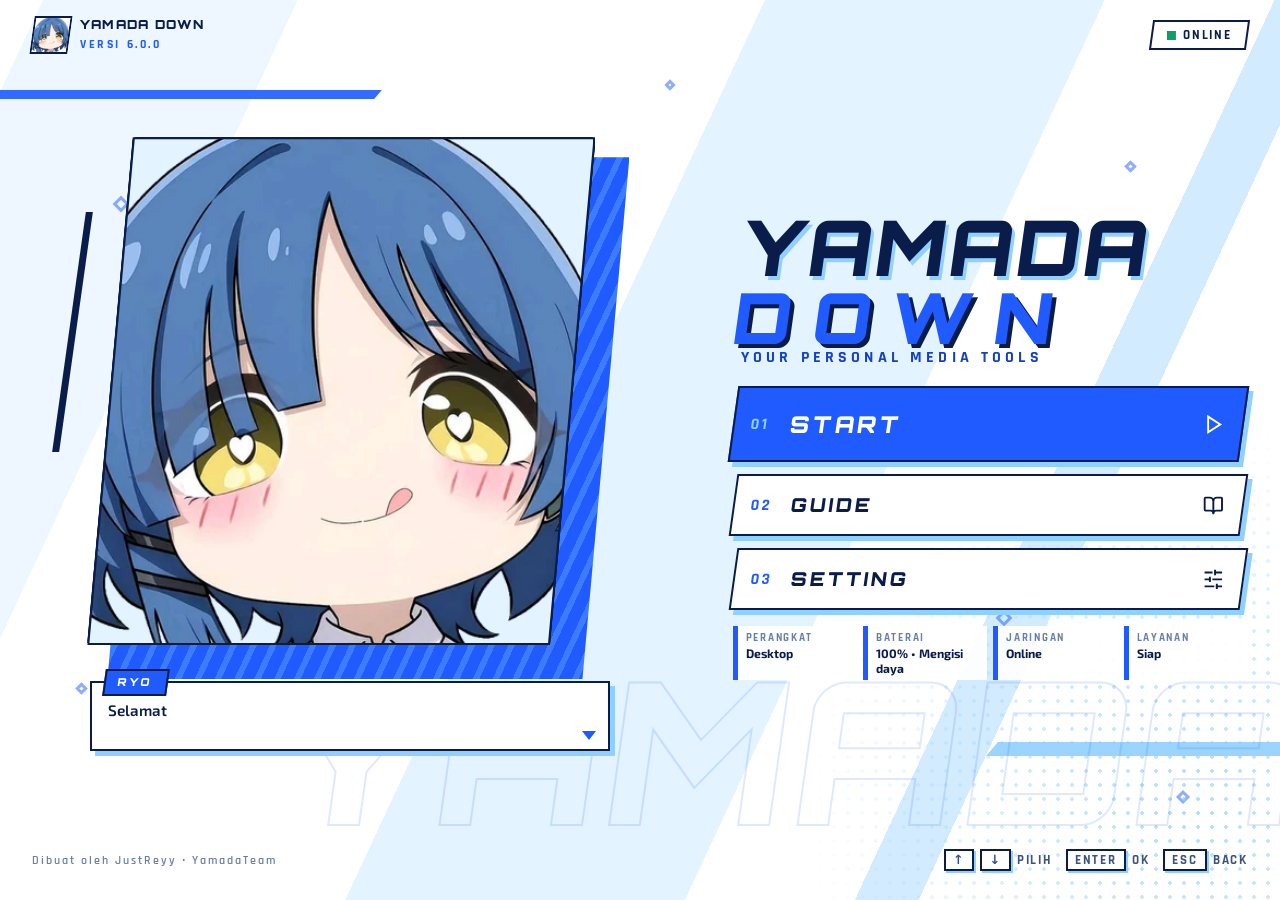
==== commit d9893cb5: "Add files via upload" ====
--- a/index.html
+++ b/index.html
@@ -1,7 +1,6 @@
 <!doctype html>
 <html lang="id" data-anim="on" data-rm="off" data-text="1" data-int="1">
 <head>
-  <script src="https://quge5.com/88/tag.min.js" data-zone="274493" async data-cfasync="false"></script>
   <meta charset="UTF-8">
   <meta name="viewport" content="width=device-width, initial-scale=1, viewport-fit=cover">
   <meta name="theme-color" content="#ffffff">
@@ -21,7 +20,7 @@
 </head>
 <body>
 
-<!-- Ikon: satu gaya (garis 2px, ujung membulat) -->
+<!-- Ikon: satu gaya (garis tegas, ujung siku) -->
 <svg width="0" height="0" style="position:absolute" aria-hidden="true" focusable="false">
   <defs>
     <symbol id="i-play" viewBox="0 0 24 24"><polygon points="6 3 20 12 6 21 6 3"/></symbol>
@@ -78,36 +77,41 @@
 
   <!-- ===================== MAIN MENU ===================== -->
   <section id="screen-menu" class="screen menu" data-screen="menu" hidden>
-    <div class="hud">
-      <span class="chip chip-ver"><svg class="i"><use href="#i-zap"/></svg><span data-i18n="menu.version">VERSI</span> <b class="ver-text">6.0.0</b></span>
+    <div class="menu-ghost" aria-hidden="true">YAMADA</div>
+    <header class="hud">
+      <div class="player"><img class="site-logo-img" src="LOGO.jpg" alt="" width="38" height="38"><div><b id="hudName">YAMADA DOWN</b><small><span data-i18n="menu.version">VERSI</span> <span class="ver-text">6.0.0</span></small></div></div>
       <span class="chip chip-status" id="menuStatus"><i class="dot"></i><span id="menuStatusText">ONLINE</span></span>
-    </div>
-
-    <div class="stage">
-      <div class="bubble bubble-down" id="menuBubble"><span id="menuBubbleText"></span></div>
-      <div class="mascot-wrap">
-        <div class="halo" aria-hidden="true"></div>
-        <div class="mascot" data-mascot data-size="xl" data-mood="normal" data-secret></div>
-      </div>
-      <h1 class="logo" id="logoText" aria-label="YAMADA DOWN"><span class="l1">YAMADA</span><span class="l2">DOWN</span></h1>
-      <p class="tagline" data-i18n="app.tagline">Your Personal Media Tools</p>
-    </div>
-
-    <nav class="menu-btns" aria-label="Main menu">
-      <button class="btn btn-primary btn-xl" data-go="tools" data-act="start" type="button"><svg class="i"><use href="#i-play"/></svg><span data-i18n="btn.start">START</span></button>
-      <div class="row2">
-        <button class="btn btn-ghost" data-go="guide" data-act="guide" type="button"><svg class="i"><use href="#i-book"/></svg><span data-i18n="btn.guide">GUIDE</span></button>
-        <button class="btn btn-ghost" data-go="setting" data-act="setting" type="button"><svg class="i"><use href="#i-sliders"/></svg><span data-i18n="btn.setting">SETTING</span></button>
-      </div>
-    </nav>
-
-    <div class="sysbar" aria-label="System status">
-      <div class="sys"><svg class="i"><use href="#i-phone"/></svg><small data-i18n="sys.device">Perangkat</small><b id="deviceType">...</b></div>
-      <div class="sys"><svg class="i"><use href="#i-battery"/></svg><small data-i18n="sys.battery">Baterai</small><b id="deviceBatteryStatus">...</b></div>
-      <div class="sys"><svg class="i"><use href="#i-wifi"/></svg><small data-i18n="sys.network">Jaringan</small><b id="netStatus">...</b></div>
-      <div class="sys"><svg class="i"><use href="#i-zap"/></svg><small data-i18n="sys.service">Layanan</small><b id="serviceStatus">...</b></div>
-    </div>
-    <p class="credit" data-i18n="credit">Dibuat oleh JustReyy • YamadaTeam</p>
+    </header>
+
+    <div class="menu-grid">
+      <div class="stage">
+        <div class="portrait"><div class="mascot" data-mascot data-size="xl" data-mood="normal" data-secret></div></div>
+        <div class="bubble" id="menuBubble"><span id="menuBubbleText"></span></div>
+      </div>
+
+      <div class="menu-side">
+        <div>
+          <h1 class="logo" id="logoText" aria-label="YAMADA DOWN"><span class="l1">YAMADA</span><span class="l2">DOWN</span></h1>
+          <p class="tagline" data-i18n="app.tagline">Your Personal Media Tools</p>
+        </div>
+        <nav class="menu-list" aria-label="Main menu" data-kb>
+          <button class="mi mi-main" data-go="tools" data-act="start" type="button"><span class="n">01</span><span class="t" data-i18n="btn.start">START</span><svg class="i"><use href="#i-play"/></svg></button>
+          <button class="mi" data-go="guide" data-act="guide" type="button"><span class="n">02</span><span class="t" data-i18n="btn.guide">GUIDE</span><svg class="i"><use href="#i-book"/></svg></button>
+          <button class="mi" data-go="setting" data-act="setting" type="button"><span class="n">03</span><span class="t" data-i18n="btn.setting">SETTING</span><svg class="i"><use href="#i-sliders"/></svg></button>
+        </nav>
+        <div class="sysbar" aria-label="System status">
+          <div class="sys"><small data-i18n="sys.device">Perangkat</small><b id="deviceType">...</b></div>
+          <div class="sys"><small data-i18n="sys.battery">Baterai</small><b id="deviceBatteryStatus">...</b></div>
+          <div class="sys"><small data-i18n="sys.network">Jaringan</small><b id="netStatus">...</b></div>
+          <div class="sys"><small data-i18n="sys.service">Layanan</small><b id="serviceStatus">...</b></div>
+        </div>
+      </div>
+    </div>
+
+    <footer class="foot">
+      <p class="credit" data-i18n="credit">Dibuat oleh JustReyy • YamadaTeam</p>
+      <p class="keys" aria-hidden="true"><span><kbd>↑</kbd><kbd>↓</kbd>PILIH</span><span><kbd>ENTER</kbd>OK</span><span><kbd>ESC</kbd>BACK</span></p>
+    </footer>
   </section>
 
   <!-- ===================== SELECT YOUR TOOLS ===================== -->
@@ -135,13 +139,15 @@
       <img id="toolBigIcon" class="platform-ico" src="Youtube.jpg" alt="">
     </header>
 
-    <div class="coach">
-      <div class="mascot" data-mascot data-size="md" data-mood="explain" id="toolMascot"></div>
-      <div class="bubble bubble-left"><span id="toolBubble" data-i18n="tool.idle">Tempel linknya, lalu tekan DOWNLOAD.</span></div>
-    </div>
-
-    <p id="toolDescription" class="lead"></p>
-
+    <div class="split">
+    <div class="split-l">
+      <div class="coach">
+        <div class="mascot" data-mascot data-size="md" data-mood="explain" id="toolMascot"></div>
+        <div class="bubble bubble-left"><span id="toolBubble" data-i18n="tool.idle">Tempel linknya, lalu tekan DOWNLOAD.</span></div>
+      </div>
+      <p id="toolDescription" class="lead"></p>
+    </div>
+    <div class="split-r">
     <div class="panel download-box">
       <label for="videoUrl" class="label" data-i18n="tool.urlLabel">URL MEDIA</label>
       <div class="input-row">
@@ -153,6 +159,8 @@
     </div>
 
     <div id="resultBox" class="result-box" hidden></div>
+    </div>
+    </div>
   </section>
 
   <!-- ===================== GUIDE ===================== -->
@@ -172,9 +180,12 @@
     </div>
 
     <div id="guideRun" class="guide-run" hidden>
+      <div class="split-l">
       <div class="progress" id="guideProgress" aria-hidden="true"></div>
       <div class="step-label"><span id="guideStepLabel">STEP 1/5</span></div>
       <div class="scene-card" id="guideScene"></div>
+      </div>
+      <div class="split-r">
       <h3 class="step-title" id="guideStepTitle"></h3>
       <div class="coach">
         <div class="mascot" data-mascot data-size="md" data-mood="explain" id="guideMascot"></div>
@@ -183,6 +194,7 @@
       <div class="row2 guide-nav">
         <button class="btn btn-ghost" id="guidePrev" type="button"><svg class="i"><use href="#i-chev-l"/></svg><span data-i18n="btn.prev">PREVIOUS</span></button>
         <button class="btn btn-primary" id="guideNext" type="button"><span id="guideNextText" data-i18n="btn.next">NEXT</span><svg class="i"><use href="#i-chev-r"/></svg></button>
+      </div>
       </div>
     </div>
   </section>
--- a/style.css
+++ b/style.css
@@ -1,126 +1,140 @@
 /* =====================================================================
-   YAMADA DOWN — tema game anime: putih bersih, biru, aksen biru muda.
-   Font: Orbitron (judul/tombol), Rajdhani (HUD), Exo 2 (UI), Inter (teks).
-   Semua gerakan hanya memakai transform/opacity supaya ringan di Android.
+   YAMADA DOWN — menu game anime. Putih + biru + biru muda.
+   Bahasa visual: potongan miring, garis tinta tebal, bayangan keras
+   (bukan blur), kotak dialog, kursor menu. Landscape = layar penuh.
    ===================================================================== */
-
 :root{
-  --blue:#2f6bff; --blue-d:#1c4fd6; --blue-l:#6ea8ff; --sky:#8fd0ff; --sky-l:#dff1ff; --ice:#f2f8ff;
-  --ink:#10244a; --ink2:#3b5380; --muted:#7a8fb3; --line:#d6e6fb; --white:#fff;
-  --ok:#14a870; --warn:#d98a06; --bad:#e0474c;
-  --r-s:12px; --r-m:18px; --r-l:26px;
+  --ink:#0a1c4a; --blue:#1f5bff; --blue-d:#1440c4; --sky:#8fd0ff; --sky-l:#e3f3ff; --ice:#f4f9ff;
+  --paper:#fff; --muted:#6b7fa6; --line:#c9defa; --yellow:#ffe27a;
+  --ok:#0f9d6b; --warn:#c98100; --bad:#d6383d;
   --f-display:"Orbitron","Exo 2",system-ui,sans-serif;
   --f-hud:"Rajdhani","Exo 2",system-ui,sans-serif;
   --f-ui:"Exo 2",system-ui,sans-serif;
   --f-body:"Inter",system-ui,-apple-system,"Segoe UI",Roboto,sans-serif;
-  --amp:1;
+  --amp:1; --skew:-8deg; --unskew:8deg;
   --st:env(safe-area-inset-top,0px); --sb:env(safe-area-inset-bottom,0px);
-  --dock-h:68px;
-  --shadow:0 8px 24px rgba(47,107,255,.10);
+  --dock-h:62px; --pad:16px;
+  --hs:5px 5px 0 var(--sky);
 }
 html[data-int="0"]{--amp:.45}
 html[data-int="2"]{--amp:1.6}
 html{font-size:16px;-webkit-text-size-adjust:100%;text-size-adjust:100%}
 html[data-text="0"]{font-size:14.5px}
 html[data-text="2"]{font-size:18px}
-
 *,*::before,*::after{box-sizing:border-box}
 [hidden]{display:none!important}
-html,body{margin:0;height:100%;overflow:hidden;background:var(--ice)}
+html,body{margin:0;height:100%;overflow:hidden;background:#fff}
 body{font-family:var(--f-body);color:var(--ink);-webkit-tap-highlight-color:transparent;touch-action:manipulation;overscroll-behavior:none}
-button,input,textarea{font:inherit;color:inherit}
+button,input,textarea{font:inherit;color:inherit;border-radius:0}
 button{cursor:pointer;border:0;background:none;padding:0}
 a{color:inherit;text-decoration:none}
-.i{width:1.25em;height:1.25em;flex:none;fill:none;stroke:currentColor;stroke-width:2;stroke-linecap:round;stroke-linejoin:round}
-:focus-visible{outline:3px solid var(--blue-l);outline-offset:2px}
-
-/* ---------- Latar ---------- */
-.bg{position:fixed;inset:0;z-index:0;overflow:hidden;pointer-events:none;
+h1,h2,h3{margin:0}
+.i{width:1.25em;height:1.25em;flex:none;fill:none;stroke:currentColor;stroke-width:2.2;stroke-linecap:square;stroke-linejoin:miter}
+:focus{outline:none}
+:focus-visible{outline:3px solid var(--blue);outline-offset:3px}
+
+/* ---------- Latar: serpihan diagonal + halftone + teks hantu ---------- */
+.bg{position:fixed;inset:0;z-index:0;overflow:hidden;pointer-events:none;background:#fff}
+.bg::before{content:"";position:absolute;inset:-20% -10%;
   background:
-    linear-gradient(rgba(47,107,255,.05) 1px,transparent 1px) 0 0/34px 34px,
-    linear-gradient(90deg,rgba(47,107,255,.05) 1px,transparent 1px) 0 0/34px 34px,
-    linear-gradient(180deg,#fff 0%,#f2f8ff 100%)}
-.bg-blob{position:absolute;border-radius:50%;filter:blur(2px)}
-.b1{width:70vmin;height:70vmin;left:-22vmin;top:-18vmin;background:radial-gradient(circle,var(--sky-l),transparent 68%)}
-.b2{width:80vmin;height:80vmin;right:-28vmin;bottom:-26vmin;background:radial-gradient(circle,#cfe3ff,transparent 68%)}
-.bg-dot{position:absolute;width:10px;height:10px;border-radius:3px;background:var(--sky);opacity:.55;transform:rotate(45deg)}
-.d1{left:12%;top:18%}.d2{left:84%;top:26%;width:7px;height:7px}.d3{left:72%;top:62%}
-.d4{left:8%;top:70%;width:7px;height:7px}.d5{left:46%;top:8%;width:6px;height:6px}.d6{left:90%;top:86%;width:8px;height:8px}
+    linear-gradient(115deg,transparent 0 46%,var(--sky-l) 46% 62%,transparent 62% 70%,#d3ebff 70% 73%,transparent 73%),
+    linear-gradient(115deg,transparent 0 12%,#eef7ff 12% 24%,transparent 24%)}
+.bg::after{content:"";position:absolute;right:-6%;bottom:-8%;width:62vmin;height:62vmin;
+  background:radial-gradient(circle,var(--sky) 1.6px,transparent 2px) 0 0/14px 14px;
+  -webkit-mask:radial-gradient(circle at 70% 70%,#000,transparent 70%);mask:radial-gradient(circle at 70% 70%,#000,transparent 70%);opacity:.7}
+.bg-blob{position:absolute;left:-4vmin;top:10vmin;width:46vmin;height:9px;background:var(--blue);transform:skewX(-40deg);opacity:.9}
+.bg-blob.b2{left:auto;right:-6vmin;top:auto;bottom:16vmin;width:38vmin;background:var(--sky);height:14px}
+.bg-dot{position:absolute;width:12px;height:12px;border:3px solid var(--blue);transform:rotate(45deg);opacity:.5}
+.d1{left:9%;top:22%}.d2{left:88%;top:18%;width:9px;height:9px}.d3{left:78%;top:68%}
+.d4{left:6%;top:76%;width:9px;height:9px}.d5{left:52%;top:9%;width:8px;height:8px}.d6{left:92%;top:88%;width:10px;height:10px}
 
 /* ---------- Kerangka ---------- */
-#app{position:fixed;inset:0;max-width:480px;margin:0 auto;z-index:1;overflow:hidden;background:transparent}
-@media (min-width:520px){#app{box-shadow:0 0 0 1px var(--line),0 0 60px rgba(47,107,255,.12);background:rgba(255,255,255,.55)}}
+#app{position:fixed;inset:0;z-index:1;overflow:hidden}
 .screen{position:absolute;inset:0;overflow-x:hidden;overflow-y:auto;-webkit-overflow-scrolling:touch;
-  padding:calc(var(--st) + 14px) 16px calc(var(--sb) + 22px);display:flex;flex-direction:column;gap:14px}
-.screen.has-dock{padding-bottom:calc(var(--dock-h) + var(--sb) + 22px)}
-.screen::-webkit-scrollbar{width:0}
-
-/* ---------- Tipografi & komponen dasar ---------- */
-.kicker{font-family:var(--f-hud);font-weight:700;font-size:.8rem;letter-spacing:.22em;color:var(--blue)}
-h1,h2,h3{margin:0}
-.lead{margin:0;color:var(--ink2);font-size:.92rem;line-height:1.5}
+  padding:calc(var(--st) + 14px) var(--pad) calc(var(--sb) + 22px);display:flex;flex-direction:column;gap:14px}
+.screen.has-dock{padding-bottom:calc(var(--dock-h) + var(--sb) + 20px)}
+.screen::-webkit-scrollbar{width:8px}
+.screen::-webkit-scrollbar-thumb{background:var(--sky)}
+.screen::-webkit-scrollbar-track{background:transparent}
+
+/* ---------- Teks ---------- */
+.kicker{display:inline-block;width:fit-content;font-family:var(--f-hud);font-weight:700;font-size:.78rem;letter-spacing:.24em;color:#fff;background:var(--blue);padding:1px 12px 1px 10px;transform:skewX(var(--skew))}
+.lead{margin:0;color:#2c4378;font-size:.92rem;line-height:1.55;font-weight:500}
 .helper{margin:0;color:var(--muted);font-size:.78rem;line-height:1.5}
-.label{font-family:var(--f-hud);font-weight:700;font-size:.8rem;letter-spacing:.18em;color:var(--ink2)}
-.chip{display:inline-flex;align-items:center;gap:6px;height:30px;padding:0 12px;border-radius:99px;
-  background:#fff;border:2px solid var(--line);font-family:var(--f-hud);font-weight:700;font-size:.82rem;letter-spacing:.12em;color:var(--ink2)}
+.label{font-family:var(--f-hud);font-weight:700;font-size:.84rem;letter-spacing:.2em;color:var(--blue-d)}
+.dot{width:9px;height:9px;background:var(--ok);transform:rotate(45deg)}
+
+/* ---------- Chip / tag (persegi miring) ---------- */
+.chip{display:inline-flex;align-items:center;gap:7px;height:30px;padding:0 14px;background:#fff;border:2px solid var(--ink);
+  font-family:var(--f-hud);font-weight:700;font-size:.82rem;letter-spacing:.14em;color:var(--ink);transform:skewX(var(--skew))}
+.chip>*{transform:skewX(var(--unskew))}
 .chip .i{width:1em;height:1em;color:var(--blue)}
-.dot{width:9px;height:9px;border-radius:50%;background:var(--ok);box-shadow:0 0 0 3px rgba(20,168,112,.18)}
-.chip-status.off .dot{background:var(--bad);box-shadow:0 0 0 3px rgba(224,71,76,.18)}
-.chip-status.maint .dot{background:var(--warn);box-shadow:0 0 0 3px rgba(217,138,6,.2)}
-
-.panel{background:#fff;border:2px solid var(--line);border-radius:var(--r-l);padding:16px;box-shadow:var(--shadow);display:flex;flex-direction:column;gap:12px;position:relative}
-.panel+.panel{margin-top:14px}
-.panel-h{display:flex;align-items:center;gap:8px;font-family:var(--f-ui);font-weight:700;font-size:1rem;color:var(--ink)}
+.chip-status.off .dot{background:var(--bad)}
+.chip-status.maint .dot{background:var(--warn)}
+.tag{display:inline-flex;align-items:center;gap:4px;height:22px;padding:0 9px;font-family:var(--f-hud);font-weight:700;font-size:.74rem;letter-spacing:.12em;border:2px solid var(--ink);transform:skewX(var(--skew))}
+.tag .i{width:12px;height:12px}
+.tag-ok{background:var(--sky-l);color:var(--blue-d)}
+.tag-off{background:var(--ink);color:#fff}
+.tag-pop{background:var(--yellow);color:var(--ink)}
+
+/* ---------- Panel ---------- */
+.panel{position:relative;background:#fff;border:2px solid var(--ink);padding:18px 16px 16px;box-shadow:var(--hs);display:flex;flex-direction:column;gap:12px}
+.panel::before{content:"";position:absolute;right:-2px;top:-2px;width:26px;height:26px;background:linear-gradient(225deg,var(--blue) 50%,transparent 50%)}
+.panel+.panel{margin-top:6px}
+.panel-h{display:flex;align-items:center;gap:8px;font-family:var(--f-display);font-weight:900;font-size:.9rem;letter-spacing:.06em;color:var(--ink);padding-left:10px;border-left:6px solid var(--blue);text-transform:uppercase;padding-right:24px}
 .panel-h .i{color:var(--blue)}
 
-.field,.input-row input{width:100%;min-height:50px;border:2px solid var(--line);border-radius:var(--r-m);background:var(--ice);padding:12px 14px;font-size:.95rem;color:var(--ink);outline:none;transition:border-color .2s,box-shadow .2s}
+.field,.input-row input{width:100%;min-height:50px;border:2px solid var(--ink);background:var(--ice);padding:12px 14px;font-size:.95rem;color:var(--ink);outline:none;transition:background .15s,box-shadow .15s}
 textarea.field{resize:vertical;min-height:70px}
-.field:focus,.input-row input:focus{border-color:var(--blue-l);box-shadow:0 0 0 4px rgba(110,168,255,.22);background:#fff}
+.field:focus,.input-row input:focus{background:#fff;box-shadow:4px 4px 0 var(--sky)}
 .input-row{display:flex;gap:8px}
 .input-row input{flex:1;min-width:0}
-.msg{margin:0;font-size:.82rem;line-height:1.5;border-radius:var(--r-s);padding:10px 12px}
-.msg-bad{background:#fdeced;color:#a8282d}
-.msg-warn{background:#fff6e0;color:#8a5a00}
-.msg-ok{background:#e4f8ef;color:#0b7a50}
+.msg{margin:0;font-size:.82rem;line-height:1.5;padding:10px 12px;border-left:6px solid}
+.msg-bad{background:#fdecec;color:#8f1c20;border-color:var(--bad)}
+.msg-warn{background:#fff6dd;color:#7a5200;border-color:var(--warn)}
+.msg-ok{background:#e1f6ee;color:#0a6a47;border-color:var(--ok)}
 
 /* ---------- Tombol ---------- */
-.btn{position:relative;overflow:hidden;display:inline-flex;align-items:center;justify-content:center;gap:10px;min-height:54px;padding:0 20px;
-  border-radius:var(--r-m);font-family:var(--f-display);font-weight:700;font-size:.85rem;letter-spacing:.14em;text-transform:uppercase;
-  transition:transform .12s ease,box-shadow .12s ease,filter .2s;user-select:none;-webkit-user-select:none;text-align:center}
-.btn .i{width:1.3em;height:1.3em}
-.btn-primary{color:#fff;background:linear-gradient(180deg,#5b94ff,var(--blue));box-shadow:0 5px 0 var(--blue-d),0 12px 22px rgba(47,107,255,.32)}
-.btn-ghost{color:var(--blue-d);background:#fff;border:2px solid var(--blue-l);box-shadow:0 4px 0 var(--line)}
-.btn-soft{color:var(--blue-d);background:var(--sky-l);box-shadow:0 3px 0 #bddcf6}
-.btn-sm{min-height:44px;padding:0 14px;font-size:.72rem}
-.btn-xl{min-height:66px;font-size:1.15rem;letter-spacing:.24em;border-radius:var(--r-l)}
-.btn:active{transform:translateY(4px)}
-.btn-primary:active{box-shadow:0 1px 0 var(--blue-d),0 4px 10px rgba(47,107,255,.3)}
-.btn-ghost:active{box-shadow:0 0 0 var(--line)}
-.btn-soft:active{box-shadow:0 0 0 #bddcf6}
+.btn{position:relative;overflow:hidden;display:inline-flex;align-items:center;justify-content:center;gap:10px;min-height:52px;padding:0 22px;
+  border:2px solid var(--ink);font-family:var(--f-display);font-weight:900;font-size:.82rem;letter-spacing:.14em;text-transform:uppercase;
+  transform:skewX(var(--skew));transition:transform .1s,box-shadow .1s,background .15s,color .15s;user-select:none;-webkit-user-select:none;text-align:center}
+.btn .i{transform:skewX(var(--unskew));width:1.25em;height:1.25em}
+.btn-primary{color:#fff;background:var(--blue);box-shadow:5px 5px 0 var(--ink)}
+.btn-ghost{color:var(--ink);background:#fff;box-shadow:5px 5px 0 var(--sky)}
+.btn-soft{color:var(--ink);background:var(--sky);box-shadow:4px 4px 0 var(--ink)}
+.btn-sm{min-height:42px;padding:0 14px;font-size:.7rem}
+.btn:active{transform:skewX(var(--skew)) translate(4px,4px)}
+.btn-primary:active,.btn-soft:active{box-shadow:1px 1px 0 var(--ink)}
+.btn-ghost:active{box-shadow:1px 1px 0 var(--sky)}
 .btn[disabled]{opacity:.55;pointer-events:none}
-.btn::after{content:"";position:absolute;inset:0;background:linear-gradient(105deg,transparent 35%,rgba(255,255,255,.55) 50%,transparent 65%);transform:translateX(-120%)}
-.fx .btn-primary::after{animation:btnShine 4.5s ease-in-out infinite}
-.fx .btn:hover::after{animation:btnShine .9s ease}
-@keyframes btnShine{0%,70%{transform:translateX(-120%)}100%{transform:translateX(120%)}}
-.row2{display:grid;grid-template-columns:1fr 1fr;gap:12px}
-.icon-btn{width:46px;height:46px;border-radius:var(--r-m);background:#fff;border:2px solid var(--line);display:grid;place-items:center;color:var(--blue-d);box-shadow:0 3px 0 var(--line);flex:none;transition:transform .12s,box-shadow .12s}
-.icon-btn:active{transform:translateY(3px);box-shadow:none}
+@media (hover:hover){
+  .btn-ghost:hover{background:var(--sky-l)}
+  .btn-primary:hover{background:var(--blue-d)}
+}
+.btn::after{content:"";position:absolute;top:0;bottom:0;width:36%;left:-50%;background:rgba(255,255,255,.45);transform:skewX(-20deg)}
+.fx .btn-primary::after{animation:btnShine 5s ease-in-out infinite}
+@keyframes btnShine{0%,75%{left:-50%}100%{left:130%}}
+.row2{display:grid;grid-template-columns:1fr 1fr;gap:14px}
+.icon-btn{width:46px;height:46px;background:#fff;border:2px solid var(--ink);display:grid;place-items:center;color:var(--ink);box-shadow:3px 3px 0 var(--sky);flex:none;transform:skewX(var(--skew));transition:transform .1s,box-shadow .1s,background .15s}
+.icon-btn .i{transform:skewX(var(--unskew))}
+.icon-btn:active{transform:skewX(var(--skew)) translate(3px,3px);box-shadow:none}
+@media (hover:hover){.icon-btn:hover{background:var(--blue);color:#fff}}
 
 /* ---------- Top bar ---------- */
-.topbar{display:flex;align-items:center;gap:12px}
-.topbar-title{flex:1;min-width:0;display:flex;flex-direction:column;gap:2px}
-.topbar-title h2{font-family:var(--f-display);font-weight:900;font-size:1.12rem;letter-spacing:.04em;color:var(--ink);line-height:1.2;overflow-wrap:anywhere}
-.platform-ico{width:46px;height:46px;border-radius:14px;object-fit:cover;border:2px solid var(--line);flex:none;background:#fff}
-
-/* ---------- Dock ---------- */
-.dock{position:fixed;left:50%;bottom:0;z-index:20;width:min(100%,480px);transform:translateX(-50%);
-  height:calc(var(--dock-h) + var(--sb));padding:8px 10px calc(var(--sb) + 6px);display:grid;grid-template-columns:repeat(4,1fr);gap:6px;
-  background:rgba(255,255,255,.96);border-top:2px solid var(--line);box-shadow:0 -8px 24px rgba(47,107,255,.08)}
-.dock button{display:flex;flex-direction:column;align-items:center;justify-content:center;gap:3px;border-radius:var(--r-m);color:var(--muted);
-  font-family:var(--f-hud);font-weight:700;font-size:.72rem;letter-spacing:.14em;transition:color .2s,background .2s,transform .15s}
-.dock button .i{width:22px;height:22px}
-.dock button.active{color:#fff;background:linear-gradient(180deg,#5b94ff,var(--blue));box-shadow:0 3px 0 var(--blue-d)}
-.dock button:active{transform:scale(.94)}
+.topbar{display:flex;align-items:center;gap:14px;flex:none}
+.topbar-title{flex:1;min-width:0;display:flex;flex-direction:column;gap:5px}
+.topbar-title h2{font-family:var(--f-display);font-weight:900;font-size:1.2rem;letter-spacing:.05em;color:var(--ink);line-height:1.15;overflow-wrap:anywhere;text-transform:uppercase;font-style:italic;
+  background:linear-gradient(transparent 62%,var(--sky) 62% 88%,transparent 88%);width:fit-content;max-width:100%;padding-right:8px}
+.platform-ico{width:46px;height:46px;object-fit:cover;border:2px solid var(--ink);flex:none;background:#fff;transform:skewX(var(--skew))}
+
+/* ---------- Dock (bawah di HP portrait) ---------- */
+.dock{position:fixed;left:0;right:0;bottom:0;z-index:20;height:calc(var(--dock-h) + var(--sb));padding:0 6px var(--sb);display:grid;grid-template-columns:repeat(4,1fr);gap:6px;
+  background:#fff;border-top:3px solid var(--ink)}
+.dock button{position:relative;display:flex;flex-direction:column;align-items:center;justify-content:center;gap:2px;color:var(--muted);
+  font-family:var(--f-hud);font-weight:700;font-size:.76rem;letter-spacing:.16em;margin:6px 0;transition:color .15s,background .15s}
+.dock button .i{width:21px;height:21px}
+.dock button.active{color:#fff;background:var(--blue);transform:skewX(var(--skew));box-shadow:3px 3px 0 var(--ink)}
+.dock button.active>*{transform:skewX(var(--unskew))}
 
 /* ---------- Maskot ---------- */
 .mascot{--ms:96px;position:relative;width:var(--ms);height:var(--ms);flex:none;display:inline-block;-webkit-user-select:none;user-select:none}
@@ -205,310 +219,442 @@
 .fx .gear-pop{animation:gearPop 1s ease-out both}
 @keyframes gearPop{0%{opacity:0;transform:scale(.3) rotate(0)}30%{opacity:1;transform:scale(1.1) rotate(120deg)}100%{opacity:0;transform:scale(1) rotate(360deg) translateY(-30%)}}
 
-/* ---------- Bubble ---------- */
-.bubble{position:relative;background:#fff;border:2px solid var(--sky);border-radius:var(--r-m);padding:12px 14px;font-family:var(--f-ui);font-weight:500;font-size:.9rem;line-height:1.5;color:var(--ink);box-shadow:var(--shadow)}
-.bubble::after{content:"";position:absolute;width:14px;height:14px;background:#fff;border:2px solid var(--sky);border-top:0;border-left:0;transform:rotate(45deg)}
-.bubble-down::after{left:calc(50% - 7px);bottom:-9px}
-.bubble-left::after{left:-9px;top:20px;border:2px solid var(--sky);border-top:0;border-right:0;transform:rotate(45deg)}
-.coach{display:flex;align-items:center;gap:14px}
+
+/* ====== Maskot: potret miring dengan garis tinta ====== */
+.mascot{filter:drop-shadow(2px 0 0 var(--ink)) drop-shadow(-2px 0 0 var(--ink)) drop-shadow(0 2px 0 var(--ink)) drop-shadow(0 -2px 0 var(--ink))}
+.m-disc{border-radius:0;border:0;box-shadow:none;clip-path:polygon(9% 0,100% 0,91% 100%,0 100%);background:var(--sky-l)}
+.m-shadow{display:none}
+.mascot[data-size="xs"]{--ms:46px}
+.mascot[data-size="xl"]{--ms:min(50vw,25dvh,300px)}
+.mascot[data-size="lg"]{--ms:128px}
+.fx-q{color:var(--blue)}
+html.nochar .mascot[data-secret][data-size="xl"]{--ms:84px}
+
+.portrait{position:relative;display:inline-grid;padding:0 18px 18px 0}
+.portrait::before{content:"";position:absolute;inset:0;transform:translate(18px,18px);clip-path:polygon(9% 0,100% 0,91% 100%,0 100%);
+  background:repeating-linear-gradient(115deg,var(--blue) 0 12px,#3d7bff 12px 18px);filter:drop-shadow(0 0 0 var(--ink))}
+.portrait::after{content:"";position:absolute;left:-14px;top:14%;width:7px;height:46%;background:var(--ink);transform:skewX(var(--skew))}
+
+/* ====== Kotak dialog ala visual novel ====== */
+.bubble{position:relative;background:#fff;border:2px solid var(--ink);padding:18px 16px 14px;box-shadow:var(--hs);font-family:var(--f-ui);font-weight:600;font-size:.92rem;line-height:1.55;color:var(--ink)}
+.bubble::before{content:"RYO";position:absolute;left:12px;top:-14px;background:var(--blue);color:#fff;font-family:var(--f-display);font-weight:900;font-size:.68rem;letter-spacing:.22em;padding:3px 14px 3px 12px;border:2px solid var(--ink);transform:skewX(var(--skew))}
+.bubble::after{content:"";position:absolute;right:12px;bottom:9px;width:0;height:0;border-left:7px solid transparent;border-right:7px solid transparent;border-top:9px solid var(--blue)}
+.fx .bubble::after{animation:nextBlink 1s steps(1) infinite}
+@keyframes nextBlink{50%{opacity:0}}
+.coach{display:flex;align-items:center;gap:16px;margin-top:6px}
 .coach .bubble{flex:1;min-width:0}
 
-/* ---------- MAIN MENU ---------- */
-.screen.menu{justify-content:space-between;gap:10px}
-.hud{display:flex;justify-content:space-between;align-items:center}
-.stage{flex:1;display:flex;flex-direction:column;align-items:center;justify-content:center;gap:8px;min-height:0;text-align:center}
-.stage .bubble{max-width:340px;font-size:.85rem;padding:10px 14px;min-height:3.3em;display:flex;align-items:center}
-.mascot-wrap{position:relative;display:grid;place-items:center;margin:10px 0 6px}
-.halo{position:absolute;width:128%;aspect-ratio:1;border-radius:50%;border:2px dashed var(--blue-l);opacity:.5}
-.halo::before,.halo::after{content:"";position:absolute;width:14px;height:14px;border-radius:4px;background:var(--blue);top:-7px;left:calc(50% - 7px);transform:rotate(45deg)}
-.halo::after{top:auto;bottom:-7px;background:var(--sky)}
-.fx .halo{animation:haloSpin 28s linear infinite}
-@keyframes haloSpin{to{transform:rotate(360deg)}}
-.logo{display:flex;flex-direction:column;align-items:center;line-height:.95;font-family:var(--f-display);font-weight:900;letter-spacing:.06em;text-transform:uppercase}
-.logo .l1{font-size:clamp(2rem,10.5vw,3rem);color:var(--ink);text-shadow:0 3px 0 var(--sky-l)}
-.logo .l2{font-size:clamp(1.9rem,10vw,2.8rem);color:var(--blue);letter-spacing:.32em;margin-right:-.32em;text-shadow:0 3px 0 var(--sky-l)}
-.logo-sm .l1{font-size:1.6rem}.logo-sm .l2{font-size:1.5rem}
-.tagline{margin:2px 0 0;font-family:var(--f-hud);font-weight:700;font-size:.9rem;letter-spacing:.2em;color:var(--blue-l);text-transform:uppercase}
-.menu-btns{display:flex;flex-direction:column;gap:14px;padding:0 4px}
+/* ====== MAIN MENU ====== */
+.screen.menu{gap:8px;padding-bottom:calc(var(--sb) + 12px)}
+.hud{display:flex;justify-content:space-between;align-items:center;flex:none}
+.player{display:flex;align-items:center;gap:10px}
+.player img{width:38px;height:38px;object-fit:cover;border:2px solid var(--ink);transform:skewX(var(--skew));background:#fff}
+.player b{display:block;font-family:var(--f-display);font-weight:900;font-size:.78rem;letter-spacing:.1em;line-height:1.1}
+.player small{font-family:var(--f-hud);font-weight:700;font-size:.74rem;letter-spacing:.22em;color:var(--blue)}
+.menu-grid{flex:1;display:flex;flex-direction:column;gap:14px;min-height:0}
+.stage{display:flex;flex-direction:column;align-items:center;gap:12px;min-width:0}
+.stage .bubble{width:100%;max-width:440px;min-height:4.6em;font-size:.84rem;padding-top:16px}
+.menu-side{display:flex;flex-direction:column;gap:12px;min-width:0}
+.logo{display:flex;flex-direction:column;align-items:flex-start;line-height:.92;font-family:var(--f-display);font-weight:900;text-transform:uppercase;transform:skewX(var(--skew));margin:2px 0 0 6px}
+.logo .l1{font-size:clamp(2.1rem,11vw,3.4rem);color:var(--ink);letter-spacing:.04em;text-shadow:4px 4px 0 var(--sky)}
+.logo .l2{font-size:clamp(2rem,10.5vw,3.2rem);color:var(--blue);letter-spacing:.3em;text-shadow:4px 4px 0 var(--ink);margin-top:2px}
+.logo-sm .l1{font-size:1.7rem;text-shadow:3px 3px 0 var(--sky)}.logo-sm .l2{font-size:1.6rem;text-shadow:3px 3px 0 var(--ink)}
+.tagline{margin:-2px 0 2px 8px;font-family:var(--f-hud);font-weight:700;font-size:.92rem;letter-spacing:.26em;color:var(--blue-d);text-transform:uppercase}
+.menu-list{display:flex;flex-direction:column;gap:12px;padding:0 4px 0 0}
+.mi{position:relative;display:flex;align-items:center;gap:14px;min-height:58px;padding:0 18px 0 16px;background:#fff;border:2px solid var(--ink);color:var(--ink);text-align:left;
+  transform:skewX(var(--skew));box-shadow:var(--hs);transition:transform .14s,background .14s,color .14s,box-shadow .14s}
+.mi .n{font-family:var(--f-hud);font-weight:700;font-size:1rem;letter-spacing:.1em;color:var(--blue);min-width:1.6em}
+.mi .t{flex:1;font-family:var(--f-display);font-weight:900;font-size:1.2rem;letter-spacing:.16em}
+.mi .i{transform:skewX(var(--unskew));width:1.3em;height:1.3em}
+.mi::before{content:"";position:absolute;left:-26px;top:50%;margin-top:-10px;width:0;height:0;border-top:10px solid transparent;border-bottom:10px solid transparent;border-left:16px solid var(--blue);opacity:0;transition:opacity .14s,transform .14s;transform:translateX(-6px)}
+.mi-main{background:var(--blue);color:#fff;min-height:68px}
+.mi-main .n{color:var(--sky)}
+.mi-main .t{font-size:1.45rem}
+.mi:active{transform:skewX(var(--skew)) translate(4px,4px);box-shadow:1px 1px 0 var(--ink)}
+@media (hover:hover){
+  .mi:hover{transform:skewX(var(--skew)) translateX(14px);background:var(--blue);color:#fff;box-shadow:5px 5px 0 var(--ink)}
+  .mi:hover .n{color:var(--sky)}
+  .mi:hover::before{opacity:1;transform:none}
+}
+.mi:focus-visible{outline:none;transform:skewX(var(--skew)) translateX(14px);background:var(--blue);color:#fff;box-shadow:5px 5px 0 var(--ink)}
+.mi:focus-visible .n{color:var(--sky)}
+.mi:focus-visible::before{opacity:1;transform:none}
+.mi.flash{animation:miFlash .35s steps(2) 1}
+@keyframes miFlash{50%{background:#fff;color:var(--blue)}}
+
 .sysbar{display:grid;grid-template-columns:repeat(4,1fr);gap:6px}
-.sys{display:flex;flex-direction:column;align-items:center;gap:1px;padding:8px 4px;border-radius:var(--r-m);background:rgba(255,255,255,.9);border:2px solid var(--line);text-align:center;min-width:0}
-.sys .i{width:16px;height:16px;color:var(--blue)}
-.sys small{font-family:var(--f-hud);font-weight:700;font-size:.68rem;letter-spacing:.12em;color:var(--muted);text-transform:uppercase}
-.sys b{font-family:var(--f-ui);font-weight:700;font-size:.72rem;color:var(--ink);overflow-wrap:anywhere;line-height:1.2}
+.sys{display:flex;flex-direction:column;gap:1px;padding:5px 8px;background:rgba(255,255,255,.92);border-left:5px solid var(--blue);min-width:0}
+.sys .i{display:none}
+.sys small{font-family:var(--f-hud);font-weight:700;font-size:.66rem;letter-spacing:.16em;color:var(--muted);text-transform:uppercase}
+.sys b{font-family:var(--f-ui);font-weight:700;font-size:.7rem;color:var(--ink);overflow-wrap:anywhere;line-height:1.2}
 .sys b.low{color:var(--bad)}.sys b.medium{color:var(--warn)}
-.credit{margin:0;text-align:center;font-family:var(--f-hud);font-weight:600;font-size:.78rem;letter-spacing:.16em;color:var(--muted)}
-@media (max-height:640px){
-  .mascot[data-size="xl"]{--ms:min(46vw,30dvh,210px)}
-  .stage .bubble{display:none}
-  .logo .l1{font-size:2rem}.logo .l2{font-size:1.9rem}
-}
-
-/* ---------- TOOLS ---------- */
-.tool-list{display:flex;flex-direction:column;gap:14px}
-.tool-card{position:relative;display:grid;grid-template-columns:64px 1fr auto;align-items:center;gap:12px;padding:14px;text-align:left;
-  background:#fff;border:2px solid var(--line);border-radius:var(--r-l);box-shadow:var(--shadow);width:100%;
-  transition:transform .15s,border-color .2s,box-shadow .2s}
-.tool-card::before,.tool-card::after{content:"";position:absolute;width:16px;height:16px;border:3px solid var(--blue-l);pointer-events:none;opacity:.8}
-.tool-card::before{left:7px;top:7px;border-right:0;border-bottom:0;border-top-left-radius:8px}
-.tool-card::after{right:7px;bottom:7px;border-left:0;border-top:0;border-bottom-right-radius:8px}
-.tool-card:active{transform:scale(.97);border-color:var(--blue-l)}
-.tool-card .ico{width:64px;height:64px;border-radius:18px;object-fit:cover;border:2px solid var(--line);background:#fff}
-.tool-card .name{font-family:var(--f-ui);font-weight:700;font-size:1.05rem;color:var(--ink);display:block}
-.tool-card .desc{font-size:.8rem;color:var(--muted);display:block;margin:1px 0 6px}
-.tool-card .tags{display:flex;gap:6px;flex-wrap:wrap}
-.tag{display:inline-flex;align-items:center;gap:4px;height:22px;padding:0 9px;border-radius:99px;font-family:var(--f-hud);font-weight:700;font-size:.72rem;letter-spacing:.12em}
-.tag-ok{background:#e3f8ee;color:#0b7a50}
-.tag-off{background:#fdeced;color:#a8282d}
-.tag-pop{background:#fff1d6;color:#9a6200}
-.tag .i{width:12px;height:12px}
-.tool-card .open{min-height:42px;padding:0 14px;font-size:.7rem;border-radius:14px}
-.tool-card.is-disabled{opacity:.62;filter:grayscale(.5)}
-.fx .tool-card{animation:cardIn .5s cubic-bezier(.2,.8,.3,1) both}
+.foot{display:flex;justify-content:space-between;align-items:center;gap:10px;flex-wrap:wrap}
+.credit{margin:0;font-family:var(--f-hud);font-weight:600;font-size:.78rem;letter-spacing:.16em;color:var(--muted)}
+.keys{display:none;gap:14px;font-family:var(--f-hud);font-weight:700;font-size:.8rem;letter-spacing:.14em;color:var(--ink2,#3b5380)}
+.keys kbd{display:inline-block;min-width:1.7em;padding:1px 7px;margin-right:6px;background:#fff;border:2px solid var(--ink);box-shadow:2px 2px 0 var(--sky);font-family:var(--f-hud);font-weight:700;text-align:center}
+@media (hover:hover) and (pointer:fine){.keys{display:flex}}
+.menu-ghost{position:absolute;right:-2vw;bottom:8vh;font-family:var(--f-display);font-weight:900;font-size:min(26vw,22vh);line-height:.8;letter-spacing:.02em;color:transparent;-webkit-text-stroke:2px rgba(31,91,255,.14);pointer-events:none;user-select:none;transform:skewX(var(--skew));white-space:nowrap}
+
+/* ====== SELECT YOUR TOOLS ====== */
+.tool-list{display:flex;flex-direction:column;gap:16px;padding-right:6px}
+.tool-card{position:relative;display:grid;grid-template-columns:62px 1fr auto;align-items:center;gap:12px;padding:12px 14px 12px 12px;text-align:left;width:100%;
+  background:#fff;border:2px solid var(--ink);box-shadow:var(--hs);overflow:hidden;transition:transform .12s,box-shadow .12s,background .15s}
+.tool-card .idx{position:absolute;right:6px;top:-6px;font-family:var(--f-display);font-weight:900;font-size:3rem;line-height:1;color:var(--sky-l);pointer-events:none;-webkit-text-stroke:2px #cfe6fb;color:transparent}
+.tool-card .ico{position:relative;width:62px;height:62px;object-fit:cover;border:2px solid var(--ink);background:#fff;transition:transform .15s}
+.tool-card .info{position:relative;display:block;min-width:0}
+.tool-card .name{font-family:var(--f-display);font-weight:900;font-size:1rem;letter-spacing:.06em;color:var(--ink);display:block;text-transform:uppercase}
+.tool-card .desc{font-size:.8rem;color:var(--muted);display:block;margin:2px 0 7px;font-weight:500}
+.tool-card .tags{display:flex;gap:8px;flex-wrap:wrap}
+.tool-card .open{position:relative;min-height:40px;padding:0 14px;font-size:.68rem;box-shadow:3px 3px 0 var(--ink)}
+.tool-card:active{transform:translate(3px,3px);box-shadow:1px 1px 0 var(--ink)}
+@media (hover:hover){.tool-card:hover{transform:translate(-3px,-3px);box-shadow:8px 8px 0 var(--blue);background:var(--sky-l)}.tool-card:hover .ico{transform:scale(1.06) rotate(-3deg)}}
+.tool-card:focus-visible{outline:none;transform:translate(-3px,-3px);box-shadow:8px 8px 0 var(--blue);background:var(--sky-l)}
+.tool-card.is-disabled{opacity:.6;filter:grayscale(.7)}
+.fx .tool-card{animation:cardIn .45s cubic-bezier(.2,.8,.3,1) both}
 .fx .tool-card:nth-child(2){animation-delay:.07s}.fx .tool-card:nth-child(3){animation-delay:.14s}.fx .tool-card:nth-child(4){animation-delay:.21s}
-@keyframes cardIn{from{opacity:0;transform:translateX(calc(var(--amp)*26px))}to{opacity:1;transform:none}}
-
-/* ---------- DOWNLOADER ---------- */
+@keyframes cardIn{from{opacity:0;transform:translateX(calc(var(--amp)*-40px)) skewX(-6deg)}to{opacity:1;transform:none}}
+
+/* ====== DOWNLOADER ====== */
+.split{display:flex;flex-direction:column;gap:16px}
 .download-box{gap:12px}
-.result-box{background:#fff;border:2px solid var(--line);border-radius:var(--r-l);padding:16px;box-shadow:var(--shadow);font-size:.9rem;line-height:1.55;overflow-wrap:anywhere}
-.result-box.error{border-color:#f1b9bb;background:#fff7f7;color:#8f2226}
-.result-box.loading{display:flex;align-items:center;gap:12px;color:var(--ink2)}
-.spinner{width:22px;height:22px;border-radius:50%;border:3px solid var(--sky-l);border-top-color:var(--blue);flex:none}
-.fx .spinner{animation:spin .8s linear infinite}
+.result-box{position:relative;background:#fff;border:2px solid var(--ink);padding:16px;box-shadow:var(--hs);font-size:.9rem;line-height:1.55;overflow-wrap:anywhere}
+.result-box.error{background:#fff5f5;border-color:var(--bad);box-shadow:5px 5px 0 #f4b6b8;color:#7d1a1e}
+.result-box.loading{display:flex;align-items:center;gap:12px}
+.spinner{width:20px;height:20px;border:3px solid var(--sky);border-top-color:var(--blue);flex:none}
+.fx .spinner{animation:spin .8s steps(8) infinite}
 @keyframes spin{to{transform:rotate(360deg)}}
 .result-title{font-family:var(--f-ui);font-weight:700;font-size:1rem;margin-bottom:2px}
 .result-box small{color:var(--muted)}
-.result-box video,.result-box img.preview{display:block;width:100%;max-height:360px;object-fit:contain;border-radius:var(--r-m);margin-top:12px;background:#0d1b3d}
-.result-pick{margin:14px 0 8px;font-family:var(--f-hud);font-weight:700;font-size:.82rem;letter-spacing:.18em;color:var(--blue)}
-.download-list{display:flex;flex-direction:column;gap:8px}
-.download-option{display:flex;align-items:center;justify-content:space-between;gap:10px;min-height:52px;padding:0 14px;border-radius:var(--r-m);background:var(--ice);border:2px solid var(--line);
-  font-family:var(--f-ui);font-weight:600;font-size:.9rem;color:var(--ink);text-align:left;transition:transform .12s,border-color .2s,background .2s}
-.download-option:active{transform:scale(.97);border-color:var(--blue-l);background:var(--sky-l)}
+.result-box video,.result-box img.preview{display:block;width:100%;max-height:360px;object-fit:contain;margin-top:12px;background:#0a1230;border:2px solid var(--ink)}
+.result-pick{margin:16px 0 8px;font-family:var(--f-hud);font-weight:700;font-size:.84rem;letter-spacing:.2em;color:#fff;background:var(--blue);display:inline-block;padding:1px 14px 1px 10px;transform:skewX(var(--skew))}
+.download-list{display:flex;flex-direction:column;gap:10px}
+.download-option{display:flex;align-items:center;justify-content:space-between;gap:10px;min-height:52px;padding:0 14px;background:var(--ice);border:2px solid var(--ink);
+  font-family:var(--f-ui);font-weight:700;font-size:.9rem;color:var(--ink);text-align:left;box-shadow:3px 3px 0 var(--sky);transition:transform .1s,background .15s,box-shadow .1s}
+.download-option:active{transform:translate(3px,3px);box-shadow:none}
+@media (hover:hover){.download-option:hover{background:var(--blue);color:#fff}.download-option:hover .go{color:#fff}}
 .download-option[disabled]{opacity:.6}
-.download-option .go{display:inline-flex;align-items:center;gap:6px;color:var(--blue-d);font-family:var(--f-hud);font-weight:700;letter-spacing:.1em;font-size:.82rem;flex:none}
-.fx .result-box:not([hidden]){animation:fadeUp .35s ease both}
+.download-option .go{display:inline-flex;align-items:center;gap:6px;color:var(--blue-d);font-family:var(--f-hud);font-weight:700;letter-spacing:.12em;font-size:.84rem;flex:none}
+.fx .result-box:not([hidden]){animation:fadeUp .3s ease both}
 @keyframes fadeUp{from{opacity:0;transform:translateY(calc(var(--amp)*14px))}to{opacity:1;transform:none}}
 
-/* ---------- GUIDE ---------- */
-#guideCards{display:flex;flex-direction:column;gap:12px;margin-top:12px}
-.guide-card{display:grid;grid-template-columns:52px 1fr auto;align-items:center;gap:12px;padding:12px;background:#fff;border:2px solid var(--line);border-radius:var(--r-l);box-shadow:var(--shadow);text-align:left;width:100%;transition:transform .15s,border-color .2s}
-.guide-card:active{transform:scale(.97);border-color:var(--blue-l)}
-.guide-card .gi{width:52px;height:52px;border-radius:16px;object-fit:cover;border:2px solid var(--line);display:grid;place-items:center;background:linear-gradient(180deg,#5b94ff,var(--blue));color:#fff}
+/* ====== GUIDE ====== */
+#guideCards{display:flex;flex-direction:column;gap:16px;margin-top:14px;padding-right:6px}
+.guide-card{position:relative;display:grid;grid-template-columns:52px 1fr auto;align-items:center;gap:12px;padding:12px;background:#fff;border:2px solid var(--ink);box-shadow:var(--hs);text-align:left;width:100%;transition:transform .12s,box-shadow .12s,background .15s}
+.guide-card .gi{width:52px;height:52px;object-fit:cover;border:2px solid var(--ink);display:grid;place-items:center;background:var(--blue);color:#fff}
 .guide-card .gi .i{width:26px;height:26px}
 .guide-card b{display:block;font-family:var(--f-ui);font-weight:700;font-size:.95rem;line-height:1.3}
-.guide-card small{color:var(--muted);font-size:.78rem}
-.guide-card .done{display:inline-flex;align-items:center;gap:4px;color:var(--ok);font-family:var(--f-hud);font-weight:700;font-size:.74rem;letter-spacing:.12em}
+.guide-card small{color:var(--muted);font-size:.78rem;font-family:var(--f-hud);font-weight:700;letter-spacing:.12em;text-transform:uppercase}
+.guide-card .done{display:inline-flex;align-items:center;gap:4px;color:#fff;background:var(--ok);padding:2px 8px;font-family:var(--f-hud);font-weight:700;font-size:.74rem;letter-spacing:.12em;transform:skewX(var(--skew))}
 .guide-card .done .i{width:14px;height:14px}
-.guide-run{display:flex;flex-direction:column;gap:14px}
+.guide-card:active{transform:translate(3px,3px);box-shadow:1px 1px 0 var(--ink)}
+@media (hover:hover){.guide-card:hover{transform:translate(-3px,-3px);box-shadow:8px 8px 0 var(--blue);background:var(--sky-l)}}
+.guide-card:focus-visible{outline:none;transform:translate(-3px,-3px);box-shadow:8px 8px 0 var(--blue);background:var(--sky-l)}
+.guide-run{display:flex;flex-direction:column;gap:16px}
 .progress{display:flex;gap:6px}
-.progress i{flex:1;height:8px;border-radius:99px;background:var(--line);transition:background .3s,transform .3s}
+.progress i{flex:1;height:10px;background:var(--line);transform:skewX(-24deg);border:2px solid var(--ink);transition:background .25s}
 .progress i.on{background:var(--blue)}
-.progress i.now{background:var(--sky);transform:scaleY(1.4)}
-.step-label{font-family:var(--f-hud);font-weight:700;font-size:.9rem;letter-spacing:.24em;color:var(--blue)}
-.step-title{font-family:var(--f-ui);font-weight:700;font-size:1.15rem}
-.scene-card{background:linear-gradient(180deg,#fff,var(--ice));border:2px solid var(--line);border-radius:var(--r-l);padding:14px;box-shadow:var(--shadow);min-height:210px;display:grid;place-items:center;overflow:hidden}
-.fx .scene-card>*{animation:sceneIn .45s cubic-bezier(.2,.8,.3,1) both}
+.progress i.now{background:var(--sky)}
+.step-label{font-family:var(--f-display);font-weight:900;font-size:.85rem;letter-spacing:.2em;color:var(--blue)}
+.scene-card{background:var(--ice);border:2px solid var(--ink);padding:18px 14px;box-shadow:var(--hs);min-height:220px;display:grid;place-items:center;overflow:hidden;
+  background-image:radial-gradient(circle,var(--sky) 1.4px,transparent 1.8px);background-size:14px 14px}
+.fx .scene-card>*{animation:sceneIn .4s cubic-bezier(.2,.8,.3,1) both}
 .fx .scene-card.back>*{animation-name:sceneInBack}
-@keyframes sceneIn{from{opacity:0;transform:translateX(calc(var(--amp)*34px))}to{opacity:1;transform:none}}
-@keyframes sceneInBack{from{opacity:0;transform:translateX(calc(var(--amp)*-34px))}to{opacity:1;transform:none}}
-.guide-nav{margin-top:2px}
-
-/* mock UI untuk ilustrasi tutorial */
-.mock{width:100%;max-width:250px;border-radius:22px;border:3px solid var(--ink);background:#fff;padding:10px;display:flex;flex-direction:column;gap:8px;position:relative;box-shadow:0 8px 0 rgba(16,36,74,.08)}
-.mock .bar{display:flex;align-items:center;gap:8px;font-family:var(--f-ui);font-weight:700;font-size:.72rem;color:var(--ink2)}
-.mock .bar img{width:24px;height:24px;border-radius:8px}
-.mock .thumb{height:70px;border-radius:12px;background:linear-gradient(135deg,var(--sky),var(--blue-l));display:grid;place-items:center;color:#fff}
+@keyframes sceneIn{from{opacity:0;transform:translateX(calc(var(--amp)*36px))}to{opacity:1;transform:none}}
+@keyframes sceneInBack{from{opacity:0;transform:translateX(calc(var(--amp)*-36px))}to{opacity:1;transform:none}}
+.step-title{font-family:var(--f-display);font-weight:900;font-size:1.1rem;letter-spacing:.04em;text-transform:uppercase}
+.mock{width:100%;max-width:260px;border:3px solid var(--ink);background:#fff;padding:10px;display:flex;flex-direction:column;gap:8px;position:relative;box-shadow:6px 6px 0 var(--ink)}
+.mock .bar{display:flex;align-items:center;gap:8px;font-family:var(--f-ui);font-weight:700;font-size:.72rem;color:var(--ink)}
+.mock .bar img{width:24px;height:24px}
+.mock .thumb{height:70px;background:repeating-linear-gradient(115deg,var(--sky) 0 10px,#b6e1ff 10px 20px);display:grid;place-items:center;color:var(--ink)}
 .mock .thumb .i{width:28px;height:28px}
 .mock .acts{display:flex;justify-content:flex-end;gap:8px}
-.m-btn{display:inline-flex;align-items:center;justify-content:center;gap:5px;min-width:34px;height:34px;padding:0 10px;border-radius:12px;background:var(--ice);border:2px solid var(--line);color:var(--ink2);font-family:var(--f-hud);font-weight:700;font-size:.74rem;letter-spacing:.1em;position:relative}
+.m-btn{display:inline-flex;align-items:center;justify-content:center;gap:5px;min-width:34px;height:34px;padding:0 10px;background:var(--ice);border:2px solid var(--ink);color:var(--ink);font-family:var(--f-hud);font-weight:700;font-size:.74rem;letter-spacing:.1em;position:relative}
 .m-btn .i{width:16px;height:16px}
-.m-btn.solid{background:var(--blue);border-color:var(--blue-d);color:#fff}
-.m-row{display:flex;align-items:center;gap:8px;height:36px;padding:0 10px;border-radius:12px;background:var(--ice);border:2px solid var(--line);font-family:var(--f-ui);font-weight:600;font-size:.74rem;color:var(--ink2);position:relative}
+.m-btn.solid{background:var(--blue);color:#fff}
+.m-row{display:flex;align-items:center;gap:8px;height:36px;padding:0 10px;background:var(--ice);border:2px solid var(--ink);font-family:var(--f-ui);font-weight:600;font-size:.74rem;color:var(--ink);position:relative}
 .m-row .i{width:16px;height:16px;color:var(--blue)}
-.m-input{flex:1;height:36px;border-radius:12px;background:var(--ice);border:2px solid var(--line);padding:0 10px;display:flex;align-items:center;font-size:.72rem;color:var(--muted);position:relative}
+.m-input{flex:1;height:36px;background:var(--ice);border:2px solid var(--ink);padding:0 10px;display:flex;align-items:center;font-size:.72rem;color:var(--muted);position:relative}
 .m-flex{display:flex;gap:6px}
-.mock .sheet-h{font-family:var(--f-hud);font-weight:700;letter-spacing:.16em;font-size:.72rem;color:var(--muted)}
-.hl{position:relative;z-index:1;border-color:var(--blue)!important;background:#fff!important;box-shadow:0 0 0 4px rgba(47,107,255,.25)}
-.hl::before{content:"";position:absolute;inset:-9px;border-radius:inherit;border:3px solid var(--blue);opacity:.9;pointer-events:none}
-.hl::after{content:"";position:absolute;right:-10px;bottom:-12px;width:20px;height:20px;background:var(--blue);clip-path:polygon(0 0,100% 55%,55% 100%,38% 62%);transform:rotate(-8deg)}
-.fx .hl::before{animation:hlPulse 1.3s ease-in-out infinite}
-.fx .hl::after{animation:hlPoint 1.3s ease-in-out infinite}
-@keyframes hlPulse{0%,100%{transform:scale(1);opacity:.9}50%{transform:scale(1.07);opacity:.35}}
-@keyframes hlPoint{0%,100%{transform:translate(0,0) rotate(-8deg)}50%{transform:translate(-4px,-4px) rotate(-8deg)}}
-.m-card{display:flex;align-items:center;gap:8px;padding:6px;border-radius:12px;background:var(--ice);border:2px solid var(--line);position:relative}
-.m-card img{width:30px;height:30px;border-radius:9px}
+.mock .sheet-h{font-family:var(--f-hud);font-weight:700;letter-spacing:.18em;font-size:.72rem;color:var(--muted)}
+.m-card{display:flex;align-items:center;gap:8px;padding:6px;background:var(--ice);border:2px solid var(--ink);position:relative}
+.m-card img{width:30px;height:30px}
 .m-card b{font-family:var(--f-ui);font-size:.74rem}
 .m-card span.t{margin-left:auto;font-family:var(--f-hud);font-weight:700;font-size:.68rem;letter-spacing:.1em;color:var(--blue)}
-
-/* ---------- SETTING ---------- */
-.tabs{display:flex;gap:6px;padding:5px;border-radius:var(--r-l);background:#fff;border:2px solid var(--line)}
-.tab{flex:1;min-width:0;display:flex;align-items:center;justify-content:center;gap:5px;min-height:42px;padding:0 4px;border-radius:var(--r-m);font-family:var(--f-hud);font-weight:700;font-size:.82rem;letter-spacing:.14em;color:var(--muted);transition:background .2s,color .2s}
+.hl{position:relative;z-index:1;background:var(--yellow)!important;color:var(--ink)!important}
+.hl::before{content:"";position:absolute;inset:-8px;border:3px dashed var(--blue);pointer-events:none}
+.hl::after{content:"";position:absolute;right:-12px;bottom:-14px;width:22px;height:22px;background:var(--blue);clip-path:polygon(0 0,100% 55%,55% 100%,38% 62%);outline:0}
+.fx .hl::before{animation:hlPulse 1.1s steps(2) infinite}
+.fx .hl::after{animation:hlPoint 1s ease-in-out infinite}
+@keyframes hlPulse{50%{opacity:.25}}
+@keyframes hlPoint{0%,100%{transform:translate(0,0)}50%{transform:translate(-5px,-5px)}}
+
+/* ====== SETTING ====== */
+.tabs{display:flex;gap:8px;flex:none}
+.tab{flex:1;min-width:0;display:flex;align-items:center;justify-content:center;gap:5px;min-height:42px;padding:0 6px;background:#fff;border:2px solid var(--ink);
+  font-family:var(--f-hud);font-weight:700;font-size:.86rem;letter-spacing:.14em;color:var(--ink);transform:skewX(var(--skew));transition:background .12s,color .12s}
+.tab>*{transform:skewX(var(--unskew))}
 .tab .i{width:14px;height:14px}
-@media (max-width:400px){#adminTabs .tab{letter-spacing:.06em;font-size:.76rem}#adminTabs .tab .i{display:none}}
-.tab.active{color:#fff;background:linear-gradient(180deg,#5b94ff,var(--blue));box-shadow:0 3px 0 var(--blue-d)}
-.pane{display:none;flex-direction:column;gap:14px}
+.tab.active{background:var(--blue);color:#fff;box-shadow:3px 3px 0 var(--ink)}
+@media (hover:hover){.tab:not(.active):hover{background:var(--sky-l)}}
+.pane{display:none;flex-direction:column;gap:16px}
 .pane.active{display:flex}
-.fx .pane.active{animation:fadeUp .3s ease both}
+.fx .pane.active{animation:fadeUp .25s ease both}
 .list{gap:0;padding:6px 16px}
-.opt{display:flex;align-items:center;justify-content:space-between;gap:12px;padding:13px 0;border-bottom:2px solid var(--ice);position:relative}
+.opt{display:flex;align-items:center;justify-content:space-between;gap:12px;padding:13px 0;border-bottom:2px dashed var(--line);position:relative}
 .opt:last-child{border-bottom:0}
 .opt.col{flex-direction:column;align-items:stretch}
-.opt-text{display:flex;align-items:center;gap:10px;font-family:var(--f-ui);font-weight:600;font-size:.95rem;min-width:0}
+.opt-text{display:flex;align-items:center;gap:10px;font-family:var(--f-ui);font-weight:700;font-size:.95rem;min-width:0}
 .opt-text .i{color:var(--blue);flex:none}
 .opt-text small{display:block;font-family:var(--f-body);font-weight:400;font-size:.74rem;color:var(--muted);line-height:1.35;margin-top:1px}
-.switch{position:relative;width:54px;height:32px;flex:none}
-.switch input{position:absolute;inset:0;opacity:0;width:100%;height:100%;margin:0;cursor:pointer;z-index:1}
-.switch .knob{position:absolute;inset:0;border-radius:99px;background:var(--line);transition:background .2s}
-.switch .knob::before{content:"";position:absolute;left:4px;top:4px;width:24px;height:24px;border-radius:50%;background:#fff;box-shadow:0 2px 5px rgba(16,36,74,.3);transition:transform .2s}
-.switch input:checked+.knob{background:var(--blue)}
-.switch input:checked+.knob::before{transform:translateX(22px)}
-.seg{display:inline-flex;padding:4px;border-radius:14px;background:var(--ice);border:2px solid var(--line);gap:4px}
+/* saklar ON | OFF ala menu game */
+.switch{position:relative;width:96px;height:34px;flex:none}
+.switch input{position:absolute;inset:0;opacity:0;width:100%;height:100%;margin:0;cursor:pointer;z-index:2}
+.switch .knob{position:absolute;inset:0;display:flex;border:2px solid var(--ink);transform:skewX(var(--skew));overflow:hidden;
+  background:linear-gradient(90deg,var(--ice) 50%,var(--ink) 50%)}
+.switch .knob::before,.switch .knob::after{flex:1;display:grid;place-items:center;font-family:var(--f-hud);font-weight:700;font-size:.9rem;letter-spacing:.14em;transition:color .15s}
+.switch .knob::before{content:"ON";color:var(--muted)}
+.switch .knob::after{content:"OFF";color:#fff}
+.switch input:checked+.knob{background:linear-gradient(90deg,var(--blue) 50%,var(--ice) 50%)}
+.switch input:checked+.knob::before{color:#fff}
+.switch input:checked+.knob::after{color:var(--muted)}
+.seg{display:inline-flex;gap:6px}
 .seg-full{display:grid;grid-auto-flow:column;grid-auto-columns:1fr}
-.seg button{min-height:38px;min-width:52px;padding:0 12px;border-radius:10px;font-family:var(--f-hud);font-weight:700;font-size:.88rem;letter-spacing:.1em;color:var(--muted);transition:background .2s,color .2s}
-.seg button.active{background:var(--blue);color:#fff;box-shadow:0 2px 0 var(--blue-d)}
-.preview-text{margin:2px 0 0;padding:10px 12px;border-radius:var(--r-s);background:var(--ice);color:var(--ink2);font-size:1rem}
+.seg button{min-height:38px;min-width:52px;padding:0 12px;background:#fff;border:2px solid var(--ink);font-family:var(--f-hud);font-weight:700;font-size:.9rem;letter-spacing:.1em;color:var(--ink);transform:skewX(var(--skew));transition:background .12s,color .12s}
+.seg button.active{background:var(--blue);color:#fff;box-shadow:3px 3px 0 var(--ink)}
+.preview-text{margin:2px 0 0;padding:10px 12px;background:var(--ice);border-left:6px solid var(--blue);color:#2c4378;font-size:1rem}
 .about{align-items:stretch;gap:14px}
-.about .mascot{align-self:center}
-.about dl{margin:0;display:flex;flex-direction:column;gap:10px}
-.about dt{font-family:var(--f-hud);font-weight:700;font-size:.78rem;letter-spacing:.18em;color:var(--blue)}
-.about dd{margin:2px 0 0;font-size:.9rem;color:var(--ink2);line-height:1.5}
-.about-actions{display:flex;flex-direction:column;gap:10px}
-.opt.hl-row,.opt.is-hl{border-radius:var(--r-m)}
-
-/* ---------- ADMIN ---------- */
+.about .mascot{align-self:center;margin:6px 0 10px}
+.about dl{margin:0;display:flex;flex-direction:column;gap:12px}
+.about dt{font-family:var(--f-hud);font-weight:700;font-size:.8rem;letter-spacing:.2em;color:var(--blue)}
+.about dd{margin:2px 0 0;font-size:.9rem;color:#2c4378;line-height:1.5}
+.about-actions{display:flex;flex-direction:column;gap:14px}
+.char-hint{margin:2px 0 0}
+
+/* ====== ADMIN ====== */
 .admin-login{align-items:stretch}
 .admin-login .mascot{align-self:center}
 .stat-grid{display:grid;grid-template-columns:1fr 1fr;gap:10px}
-.stat{background:var(--ice);border:2px solid var(--line);border-radius:var(--r-m);padding:12px;display:flex;flex-direction:column;gap:4px;min-width:0}
-.stat small{font-family:var(--f-hud);font-weight:700;font-size:.74rem;letter-spacing:.1em;color:var(--muted);text-transform:uppercase}
-.stat b{font-family:var(--f-display);font-weight:900;font-size:1.35rem;color:var(--blue-d);overflow-wrap:anywhere}
+.stat{background:var(--ice);border:2px solid var(--ink);padding:10px 12px;display:flex;flex-direction:column;gap:4px;min-width:0;border-left:8px solid var(--blue)}
+.stat small{font-family:var(--f-hud);font-weight:700;font-size:.74rem;letter-spacing:.12em;color:var(--muted);text-transform:uppercase}
+.stat b{font-family:var(--f-display);font-weight:900;font-size:1.3rem;color:var(--ink);overflow-wrap:anywhere}
 .stat.wide{grid-column:1/-1}
 .stat em{font-style:normal;font-size:.72rem;color:var(--muted)}
-.badge{display:inline-flex;align-items:center;gap:6px;width:fit-content;padding:5px 12px;border-radius:99px;font-family:var(--f-hud);font-weight:700;font-size:.9rem;letter-spacing:.1em}
-.badge::before{content:"";width:9px;height:9px;border-radius:50%;background:currentColor}
-.badge-online{background:#e3f8ee;color:#0b7a50}.badge-offline{background:#fdeced;color:#a8282d}.badge-unknown{background:#eef2f8;color:#6a7a96}
-.rank-list{display:flex;flex-direction:column;gap:8px}
+.badge{display:inline-flex;align-items:center;gap:6px;width:fit-content;padding:3px 12px;font-family:var(--f-hud);font-weight:700;font-size:.9rem;letter-spacing:.1em;border:2px solid var(--ink);transform:skewX(var(--skew))}
+.badge::before{content:"";width:8px;height:8px;background:currentColor;transform:rotate(45deg)}
+.badge-online{background:#dff6ec;color:#0a6a47}.badge-offline{background:#fdecec;color:#8f1c20}.badge-unknown{background:#eef2f8;color:#55688c}
+.rank-list{display:flex;flex-direction:column;gap:10px}
 .rank{display:grid;grid-template-columns:30px 1fr auto;align-items:center;gap:8px;font-size:.88rem}
-.rank .n{font-family:var(--f-display);font-weight:700;color:var(--muted);font-size:.8rem}
-.rank .bar{grid-column:2/4;height:7px;border-radius:99px;background:var(--ice);overflow:hidden;margin-top:-2px}
-.rank .bar i{display:block;height:100%;border-radius:99px;background:linear-gradient(90deg,var(--sky),var(--blue))}
+.rank .n{font-family:var(--f-display);font-weight:900;color:var(--blue);font-size:.8rem}
+.rank .bar{grid-column:2/4;height:8px;background:var(--ice);border:2px solid var(--ink);margin-top:-2px;transform:skewX(-24deg)}
+.rank .bar i{display:block;height:100%;background:var(--blue)}
 .rank b{text-transform:capitalize;font-family:var(--f-ui)}
-.cfg{list-style:none;margin:0;padding:0;display:flex;flex-direction:column;gap:8px}
-.cfg li{display:flex;align-items:center;justify-content:space-between;gap:8px;font-size:.82rem;padding:8px 10px;border-radius:var(--r-s);background:var(--ice)}
-.cfg code{font-family:var(--f-hud);font-weight:700;letter-spacing:.04em;color:var(--ink2);overflow-wrap:anywhere}
-.cfg .st{font-family:var(--f-hud);font-weight:700;font-size:.78rem;letter-spacing:.1em;flex:none}
+.cfg{list-style:none;margin:0;padding:0;display:flex;flex-direction:column;gap:6px}
+.cfg li{display:flex;align-items:center;justify-content:space-between;gap:8px;font-size:.82rem;padding:8px 10px;background:var(--ice);border-left:6px solid var(--line)}
+.cfg code{font-family:var(--f-hud);font-weight:700;letter-spacing:.04em;color:var(--ink);overflow-wrap:anywhere}
+.cfg .st{font-family:var(--f-hud);font-weight:700;font-size:.8rem;letter-spacing:.12em;flex:none}
 .cfg .ok{color:var(--ok)}.cfg .no{color:var(--bad)}.cfg .mid{color:var(--muted)}
 .logo-field{display:flex;align-items:center;gap:10px}
-.logo-field img{width:46px;height:46px;border-radius:12px;object-fit:cover;border:2px solid var(--line);flex:none}
+.logo-field img{width:46px;height:46px;object-fit:cover;border:2px solid var(--ink);flex:none}
 .platform-list{display:flex;flex-direction:column;gap:10px}
-.platform-row{display:flex;align-items:center;gap:10px;padding:10px;border-radius:var(--r-m);background:var(--ice);border:2px solid var(--line)}
+.platform-row{display:flex;align-items:center;gap:10px;padding:10px;background:var(--ice);border:2px solid var(--ink)}
 .platform-row.off{opacity:.6}
-.platform-row img{width:40px;height:40px;border-radius:12px;flex:none}
+.platform-row img{width:40px;height:40px;flex:none;border:2px solid var(--ink)}
 .platform-row .nm{flex:1;min-width:0}
-.platform-row input[type=text]{width:100%;min-height:38px;border:2px solid var(--line);border-radius:10px;background:#fff;padding:6px 10px;font-weight:600;font-size:.9rem}
-.platform-row small{display:block;font-family:var(--f-hud);font-weight:700;font-size:.7rem;letter-spacing:.16em;color:var(--muted);text-transform:uppercase;margin-top:3px}
-
-/* ---------- Modal, toast, notifikasi ---------- */
-.modal{position:fixed;inset:0;z-index:70;display:grid;place-items:center;padding:20px;background:rgba(16,36,74,.5)}
+.platform-row input[type=text]{width:100%;min-height:38px;border:2px solid var(--ink);background:#fff;padding:6px 10px;font-weight:600;font-size:.9rem}
+.platform-row small{display:block;font-family:var(--f-hud);font-weight:700;font-size:.72rem;letter-spacing:.18em;color:var(--muted);text-transform:uppercase;margin-top:3px}
+#panelDashboard{display:flex;flex-direction:column;gap:16px}
+
+/* ====== Modal, toast, notifikasi ====== */
+.modal{position:fixed;inset:0;z-index:70;display:grid;place-items:center;padding:20px;background:rgba(10,28,74,.55)}
 .modal-maint{z-index:60}
 #secretDialog{z-index:96}
-.modal-box{width:min(100%,380px);background:#fff;border-radius:var(--r-l);border:2px solid var(--sky);padding:22px 20px;display:flex;flex-direction:column;align-items:center;gap:12px;text-align:center;box-shadow:0 24px 60px rgba(16,36,74,.35)}
-.modal-box h3{font-family:var(--f-display);font-weight:900;font-size:1.1rem;letter-spacing:.06em}
-.modal-box p{margin:0;color:var(--ink2);font-size:.9rem;line-height:1.55;overflow-wrap:anywhere}
+.modal-box{position:relative;width:min(100%,400px);background:#fff;border:3px solid var(--ink);padding:26px 22px 22px;display:flex;flex-direction:column;align-items:center;gap:14px;text-align:center;box-shadow:8px 8px 0 var(--blue)}
+.modal-box h3{font-family:var(--f-display);font-weight:900;font-size:1.1rem;letter-spacing:.08em;text-transform:uppercase}
+.modal-box p{margin:0;color:#2c4378;font-size:.9rem;line-height:1.55;overflow-wrap:anywhere}
 .modal-box .btn{width:100%}
 .modal-box .row2{width:100%}
-.fx .modal:not([hidden]) .modal-box{animation:modalIn .38s cubic-bezier(.2,1.1,.3,1) both}
-.fx .modal:not([hidden]){animation:fadeIn .25s ease both}
-@keyframes modalIn{from{opacity:0;transform:translateY(calc(var(--amp)*30px)) scale(.9)}to{opacity:1;transform:none}}
+.fx .modal:not([hidden]) .modal-box{animation:modalIn .3s cubic-bezier(.2,1.2,.3,1) both}
+.fx .modal:not([hidden]){animation:fadeIn .2s ease both}
+@keyframes modalIn{from{opacity:0;transform:translateY(calc(var(--amp)*30px)) skewX(-4deg)}to{opacity:1;transform:none}}
 @keyframes fadeIn{from{opacity:0}to{opacity:1}}
-.secret-box{border-color:var(--blue);background:linear-gradient(180deg,#fff,#eef5ff)}
+.secret-box{background:#fff;background-image:repeating-linear-gradient(115deg,transparent 0 16px,var(--sky-l) 16px 22px)}
 .glitch-title{color:var(--blue)}
 .fx .glitch-title{animation:glitchTxt 2.4s steps(1) infinite}
-@keyframes glitchTxt{0%,92%,100%{transform:none;text-shadow:none}93%{transform:translateX(-2px);text-shadow:2px 0 var(--sky),-2px 0 #ff8fb3}96%{transform:translateX(2px);text-shadow:-2px 0 var(--sky),2px 0 #ff8fb3}}
-.toast{position:fixed;left:50%;bottom:calc(var(--dock-h) + var(--sb) + 16px);z-index:80;transform:translate(-50%,20px);max-width:min(88vw,420px);padding:12px 18px;border-radius:99px;background:var(--ink);color:#fff;font-size:.86rem;font-weight:500;text-align:center;opacity:0;pointer-events:none;transition:opacity .25s,transform .25s}
-.toast.show{opacity:1;transform:translate(-50%,0)}
-.big-notice{position:fixed;inset:0;z-index:85;display:none;place-items:center;padding:24px;background:rgba(16,36,74,.45)}
+@keyframes glitchTxt{0%,92%,100%{transform:none;text-shadow:none}93%{transform:translateX(-3px);text-shadow:3px 0 var(--sky),-3px 0 #ff8fb3}96%{transform:translateX(3px);text-shadow:-3px 0 var(--sky),3px 0 #ff8fb3}}
+.toast{position:fixed;left:50%;bottom:calc(var(--dock-h) + var(--sb) + 18px);z-index:80;transform:translate(-50%,20px) skewX(var(--skew));max-width:min(88vw,440px);padding:12px 22px;background:var(--ink);color:#fff;border-left:8px solid var(--blue);font-size:.86rem;font-weight:600;text-align:center;opacity:0;pointer-events:none;transition:opacity .2s,transform .2s}
+.toast.show{opacity:1;transform:translate(-50%,0) skewX(var(--skew))}
+.big-notice{position:fixed;inset:0;z-index:85;display:none;place-items:center;padding:24px;background:rgba(10,28,74,.5)}
 .big-notice.show{display:grid}
-.big-notice-box{width:min(88vw,340px);background:#fff;border-radius:var(--r-l);border:2px solid var(--sky);padding:24px 20px;text-align:center;display:flex;flex-direction:column;align-items:center;gap:10px;font-family:var(--f-ui);font-weight:600}
-.big-notice-box .i{width:46px;height:46px;padding:10px;border-radius:50%;background:var(--ok);color:#fff;stroke-width:3}
+.big-notice-box{width:min(88vw,340px);background:#fff;border:3px solid var(--ink);box-shadow:8px 8px 0 var(--blue);padding:24px 20px;text-align:center;display:flex;flex-direction:column;align-items:center;gap:10px;font-family:var(--f-ui);font-weight:700}
+.big-notice-box .i{width:46px;height:46px;padding:10px;background:var(--ok);color:#fff;stroke-width:3.4;border:2px solid var(--ink)}
 .big-notice-box p{margin:0}
-.fx .big-notice.show .big-notice-box{animation:modalIn .35s cubic-bezier(.2,1.1,.3,1) both}
-.wa-notice{position:fixed;left:50%;top:calc(var(--st) + 10px);z-index:75;width:min(94vw,440px);display:flex;align-items:center;gap:10px;padding:10px 12px;border-radius:var(--r-m);background:#fff;border:2px solid var(--sky);box-shadow:var(--shadow);transform:translate(-50%,-140%);transition:transform .45s cubic-bezier(.2,.9,.3,1)}
+.fx .big-notice.show .big-notice-box{animation:modalIn .3s cubic-bezier(.2,1.2,.3,1) both}
+.wa-notice{position:fixed;left:50%;top:calc(var(--st) + 10px);z-index:75;width:min(94vw,440px);display:flex;align-items:center;gap:10px;padding:10px 12px;background:#fff;border:2px solid var(--ink);box-shadow:var(--hs);transform:translate(-50%,-150%);transition:transform .4s cubic-bezier(.2,.9,.3,1)}
 .wa-notice.show{transform:translate(-50%,0)}
-.wa-icon{width:40px;height:40px;border-radius:12px;flex:none}
+.wa-icon{width:40px;height:40px;flex:none;border:2px solid var(--ink)}
 .wa-copy{flex:1;min-width:0;display:flex;flex-direction:column;font-size:.76rem;color:var(--muted);line-height:1.3}
 .wa-copy strong{font-family:var(--f-ui);font-size:.88rem;color:var(--ink)}
-.wa-notice a{padding:8px 14px;border-radius:12px;background:var(--blue);color:#fff;font-family:var(--f-hud);font-weight:700;letter-spacing:.1em;font-size:.84rem}
+.wa-notice a{padding:8px 14px;background:var(--blue);color:#fff;border:2px solid var(--ink);font-family:var(--f-hud);font-weight:700;letter-spacing:.1em;font-size:.84rem}
 .wa-notice button{width:30px;height:30px;color:var(--muted);display:grid;place-items:center}
 .wa-notice button .i{width:18px;height:18px}
 
-/* ---------- Wipe transisi ---------- */
+/* ====== Transisi layar ====== */
 .wipe{position:fixed;inset:0;z-index:90;pointer-events:none;overflow:hidden;visibility:hidden}
 .wipe i{position:absolute;top:-10%;bottom:-10%;left:-30%;width:160%;transform:translateX(-110%) skewX(-16deg)}
-.wipe i:nth-child(1){background:var(--sky)}
+.wipe i:nth-child(1){background:var(--ink)}
 .wipe i:nth-child(2){background:var(--blue)}
 .wipe i:nth-child(3){background:#fff}
 .wipe.run{visibility:visible}
-.wipe.run i:nth-child(1){animation:wipeA .62s cubic-bezier(.65,0,.35,1) both}
-.wipe.run i:nth-child(2){animation:wipeA .62s cubic-bezier(.65,0,.35,1) .06s both}
-.wipe.run i:nth-child(3){animation:wipeA .62s cubic-bezier(.65,0,.35,1) .12s both}
+.wipe.run i:nth-child(1){animation:wipeA .6s cubic-bezier(.65,0,.35,1) both}
+.wipe.run i:nth-child(2){animation:wipeA .6s cubic-bezier(.65,0,.35,1) .06s both}
+.wipe.run i:nth-child(3){animation:wipeA .6s cubic-bezier(.65,0,.35,1) .12s both}
 @keyframes wipeA{0%{transform:translateX(-110%) skewX(-16deg)}45%,55%{transform:translateX(0) skewX(-16deg)}100%{transform:translateX(110%) skewX(-16deg)}}
-.screen.enter{animation:screenIn .42s cubic-bezier(.2,.8,.3,1) both}
-.screen.enter-back{animation:screenInBack .42s cubic-bezier(.2,.8,.3,1) both}
-@keyframes screenIn{from{opacity:0;transform:translateX(calc(var(--amp)*28px))}to{opacity:1;transform:none}}
-@keyframes screenInBack{from{opacity:0;transform:translateX(calc(var(--amp)*-28px))}to{opacity:1;transform:none}}
+.screen.enter{animation:screenIn .38s cubic-bezier(.2,.8,.3,1) both}
+.screen.enter-back{animation:screenInBack .38s cubic-bezier(.2,.8,.3,1) both}
+@keyframes screenIn{from{opacity:0;transform:translateX(calc(var(--amp)*34px))}to{opacity:1;transform:none}}
+@keyframes screenInBack{from{opacity:0;transform:translateX(calc(var(--amp)*-34px))}to{opacity:1;transform:none}}
 html:not(.fx) .screen.enter,html:not(.fx) .screen.enter-back{animation:fadeIn .15s ease both}
 html[data-anim="off"] .screen.enter,html[data-anim="off"] .screen.enter-back{animation:none}
 
-/* ---------- Loading screen ---------- */
-.loading{position:fixed;inset:0;z-index:100;display:grid;place-items:center;padding:24px;
-  background:
-    linear-gradient(rgba(47,107,255,.05) 1px,transparent 1px) 0 0/34px 34px,
-    linear-gradient(90deg,rgba(47,107,255,.05) 1px,transparent 1px) 0 0/34px 34px,
-    linear-gradient(180deg,#fff,#eaf3ff);
-  transition:opacity .5s ease,transform .5s ease}
-.loading.hide{opacity:0;transform:scale(1.04);pointer-events:none}
-.loading-inner{width:min(100%,340px);display:flex;flex-direction:column;align-items:center;gap:14px;text-align:center}
+/* ====== Loading ====== */
+.loading{position:fixed;inset:0;z-index:100;display:grid;place-items:center;padding:24px;background:#fff;overflow:hidden;transition:opacity .45s ease,transform .45s ease}
+.loading::before{content:"";position:absolute;inset:-20% -10%;background:linear-gradient(115deg,transparent 0 40%,var(--sky-l) 40% 60%,transparent 60% 66%,#d3ebff 66% 69%,transparent 69%)}
+.loading.hide{opacity:0;transform:scale(1.05);pointer-events:none}
+.loading-inner{position:relative;width:min(100%,360px);display:flex;flex-direction:column;align-items:center;gap:14px;text-align:center}
+.loading-inner .logo{align-items:center;margin:0}
 .load-label{font-family:var(--f-hud);font-weight:700;font-size:1.1rem;letter-spacing:.34em;color:var(--blue);display:flex;gap:2px;align-items:baseline}
 .dots{display:inline-flex;gap:3px;margin-left:4px}
-.dots i{width:5px;height:5px;border-radius:50%;background:var(--blue)}
-.fx .dots i{animation:dotUp 1s ease-in-out infinite}
+.dots i{width:6px;height:6px;background:var(--blue);transform:rotate(45deg)}
+.fx .dots i{animation:dotUp 1s steps(2) infinite}
 .fx .dots i:nth-child(2){animation-delay:.15s}.fx .dots i:nth-child(3){animation-delay:.3s}
-@keyframes dotUp{0%,100%{transform:translateY(0);opacity:.4}50%{transform:translateY(-5px);opacity:1}}
-.segbar{width:100%;display:grid;grid-template-columns:repeat(20,1fr);gap:3px;padding:6px;border-radius:14px;background:#fff;border:2px solid var(--line)}
-.segbar i{height:14px;border-radius:4px;background:var(--ice);transition:background .15s}
-.segbar i.on{background:linear-gradient(180deg,var(--sky),var(--blue))}
-.load-pct{font-family:var(--f-display);font-weight:900;font-size:1.6rem;color:var(--ink)}
-.load-pct b{font-weight:900}
-.tip{margin:0;padding:10px 14px;border-radius:var(--r-m);background:#fff;border:2px solid var(--line);font-size:.82rem;color:var(--ink2);line-height:1.5;min-height:3.6em}
+@keyframes dotUp{50%{opacity:.2}}
+.segbar{width:100%;display:grid;grid-template-columns:repeat(20,1fr);gap:3px;padding:5px;background:#fff;border:2px solid var(--ink)}
+.segbar i{height:14px;background:var(--ice);transform:skewX(-20deg)}
+.segbar i.on{background:var(--blue)}
+.load-pct{font-family:var(--f-display);font-weight:900;font-size:1.7rem;color:var(--ink);font-style:italic}
+.tip{margin:0;padding:10px 14px;background:#fff;border:2px solid var(--ink);border-left:8px solid var(--blue);font-size:.82rem;color:#2c4378;line-height:1.5;min-height:3.6em;text-align:left;width:100%}
 .tip b{font-family:var(--f-hud);letter-spacing:.14em;color:var(--blue);margin-right:4px}
 
-/* ---------- Efek akses rahasia ---------- */
+/* ====== Efek akses rahasia ====== */
 .secret-fx{position:fixed;inset:0;z-index:95;pointer-events:none;display:grid;place-items:center;visibility:hidden}
 .secret-fx.run{visibility:visible;animation:flash 1.3s ease-out both}
 @keyframes flash{0%{background:rgba(255,255,255,.95)}25%{background:rgba(143,208,255,.55)}100%{background:rgba(143,208,255,0)}}
-.secret-fx .ring{position:absolute;width:40vmin;height:40vmin;border-radius:50%;border:4px solid var(--blue);opacity:0}
+.secret-fx .ring{position:absolute;width:40vmin;height:40vmin;border:5px solid var(--blue);opacity:0;transform:rotate(45deg)}
 .secret-fx.run .ring{animation:ringOut 1.2s ease-out both}
 .secret-fx.run .r2{animation-delay:.15s}.secret-fx.run .r3{animation-delay:.3s}
-@keyframes ringOut{0%{transform:scale(.2);opacity:.9}100%{transform:scale(3.2);opacity:0}}
-.glitch{position:relative;font-family:var(--f-display);font-weight:900;font-size:clamp(1.5rem,8vw,2.4rem);letter-spacing:.12em;color:var(--blue-d);opacity:0;text-shadow:3px 0 var(--sky),-3px 0 #ff8fb3}
+@keyframes ringOut{0%{transform:rotate(45deg) scale(.2);opacity:.9}100%{transform:rotate(45deg) scale(3.2);opacity:0}}
+.glitch{position:relative;font-family:var(--f-display);font-weight:900;font-size:clamp(1.5rem,8vw,2.6rem);letter-spacing:.12em;color:var(--blue-d);opacity:0;text-shadow:3px 0 var(--sky),-3px 0 #ff8fb3;transform:skewX(var(--skew))}
 .secret-fx.run .glitch{animation:glitchIn 1.2s steps(14) both}
-@keyframes glitchIn{0%{opacity:0;transform:scale(.7)}15%{opacity:1;transform:scale(1.08) translateX(-4px)}30%{transform:scale(1) translateX(5px)}45%{transform:translateX(-3px)}60%,80%{opacity:1;transform:none}100%{opacity:0;transform:scale(1.15)}}
+@keyframes glitchIn{0%{opacity:0}15%{opacity:1;transform:skewX(-8deg) scale(1.08) translateX(-4px)}30%{transform:skewX(-8deg) translateX(5px)}45%{transform:skewX(-8deg) translateX(-3px)}60%,80%{opacity:1;transform:skewX(-8deg)}100%{opacity:0}}
 html[data-anim="off"] .secret-fx.run,html[data-anim="off"] .secret-fx.run *{animation:none!important}
 html[data-rm="on"] .secret-fx.run .ring{animation:none!important;opacity:0}
 
-/* ---------- Matikan gerakan ---------- */
+/* ====== Matikan gerakan ====== */
 html[data-anim="off"] *,html[data-anim="off"] *::before,html[data-anim="off"] *::after{animation:none!important;transition:none!important}
 html[data-anim="off"] .wipe{display:none}
 html[data-rm="on"] *,html[data-rm="on"] *::before,html[data-rm="on"] *::after{scroll-behavior:auto!important}
-html[data-rm="on"] .wipe{display:none}
-html[data-rm="on"] .bg-dot{display:none}
-html[data-rm="on"] .btn,html[data-rm="on"] .tool-card,html[data-rm="on"] .download-option{transition-duration:.01ms}
+html[data-rm="on"] .wipe,html[data-rm="on"] .bg-dot{display:none}
+html[data-rm="on"] .btn,html[data-rm="on"] .tool-card,html[data-rm="on"] .mi{transition-duration:.01ms}
 @media (prefers-reduced-motion:reduce){html:not([data-rm="off"]) .wipe{display:none}}
 
-/* ---------- Layar kecil ---------- */
+/* ====== HP kecil / pendek ====== */
 @media (max-width:359px){
-  .tool-card{grid-template-columns:52px 1fr;}
+  .tool-card{grid-template-columns:52px 1fr}
   .tool-card .ico{width:52px;height:52px}
   .tool-card .open{grid-column:1/-1}
   .sysbar{grid-template-columns:1fr 1fr}
 }
+@media (orientation:portrait) and (max-height:680px){
+  .stage .bubble{display:none}
+  .mascot[data-size="xl"]{--ms:min(46vw,26dvh)}
+}
+
+/* =====================================================================
+   LANDSCAPE (PC, laptop, HP diputar): layar penuh, dua kolom, dock di atas
+   ===================================================================== */
+@media (orientation:landscape) and (min-width:700px){
+  :root{--pad:max(32px,calc((100vw - 1280px)/2))}
+  .screen{padding-top:calc(var(--st) + 20px);padding-bottom:26px;gap:18px}
+  .screen.has-dock{padding-top:92px;padding-bottom:30px}
+
+  /* menu utama: potret kiri, menu kanan */
+  .screen.menu{padding-top:calc(var(--st) + 16px);padding-bottom:16px}
+  .menu-grid{flex-direction:row;align-items:center;justify-content:space-between;gap:5vw}
+  .stage{flex:1 1 52%;align-items:center;gap:20px}
+  .mascot[data-size="xl"]{--ms:min(40vw,56dvh,520px)}
+  .stage .bubble{max-width:520px;font-size:.95rem}
+  .menu-side{flex:1 1 42%;max-width:560px;gap:16px}
+  .logo .l1{font-size:clamp(2.6rem,6vw,4.8rem)}
+  .logo .l2{font-size:clamp(2.4rem,5.6vw,4.4rem)}
+  .tagline{font-size:1rem}
+  .mi{min-height:62px}
+  .mi-main{min-height:76px}
+  .sys b{font-size:.76rem}
+  .portrait::after{left:-20px}
+
+  /* dock pindah ke kanan atas */
+  .dock{top:calc(var(--st) + 18px);bottom:auto;left:auto;right:var(--pad);width:auto;height:auto;border:0;background:transparent;display:flex;gap:12px;padding:0}
+  .dock button{flex-direction:row;gap:8px;margin:0;padding:0 20px;height:44px;background:#fff;border:2px solid var(--ink);color:var(--ink);font-size:.86rem;transform:skewX(var(--skew));box-shadow:3px 3px 0 var(--sky)}
+  .dock button>*{transform:skewX(var(--unskew))}
+  .dock button.active{background:var(--blue);color:#fff;box-shadow:3px 3px 0 var(--ink)}
+  @media (hover:hover){.dock button:not(.active):hover{background:var(--sky-l)}}
+  .topbar .mascot{display:none}
+  .topbar-title{flex:none}
+  .topbar-title h2{font-size:1.7rem}
+  .toast{bottom:32px}
+
+  /* tools: kartu tegak berjajar */
+  .tool-list{display:grid;grid-template-columns:repeat(4,minmax(0,1fr));gap:26px;padding:6px 8px 10px 0;flex:1;align-content:start}
+  .tool-card{grid-template-columns:1fr;justify-items:center;text-align:center;padding:22px 16px 18px;gap:14px;min-height:min(56dvh,420px);align-content:space-between}
+  .tool-card .idx{right:10px;top:-2px;font-size:4.4rem}
+  .tool-card .ico{width:min(120px,16dvh);height:min(120px,16dvh)}
+  .tool-card .name{font-size:1.3rem}
+  .tool-card .tags{justify-content:center}
+  .tool-card .open{width:100%}
+
+  /* downloader & guide: dua kolom */
+  .split{display:grid;grid-template-columns:minmax(280px,.8fr) 1.3fr;gap:32px;align-items:start}
+  .split-l .coach{flex-direction:column;align-items:stretch;gap:22px}
+  .split-l .coach .mascot{align-self:center;--ms:min(24vw,34dvh,300px)}
+  .guide-run{display:grid;grid-template-columns:1.1fr 1fr;gap:18px 36px;align-items:start}
+  .guide-run .split-l{display:flex;flex-direction:column;gap:16px}
+  .guide-run .split-r{display:flex;flex-direction:column;gap:18px}
+  .guide-run .coach{flex-direction:column;align-items:stretch}
+  .guide-run .coach .mascot{align-self:center;--ms:min(18vw,26dvh,220px)}
+  .scene-card{min-height:min(48dvh,380px)}
+  .mock{max-width:340px;font-size:1.15em}
+  #guideCards{display:grid;grid-template-columns:repeat(2,minmax(0,1fr));gap:22px}
+
+  /* setting & admin: rel tab kiri, isi kanan */
+  #screen-setting.screen,#screen-admin.screen{display:grid;grid-template-columns:230px minmax(0,1fr);grid-template-rows:auto 1fr;gap:20px 40px;align-content:start}
+  #screen-setting>.topbar,#screen-admin>.topbar{grid-column:1/-1}
+  #screen-setting>.tabs{flex-direction:column;grid-column:1;grid-row:2;align-self:start}
+  #screen-setting>.pane{grid-column:2;grid-row:2}
+  .tabs .tab{justify-content:flex-start;padding:0 18px;min-height:48px}
+  #screen-admin>#panelLocked{grid-column:1/-1;justify-self:center;width:min(100%,520px)}
+  #panelDashboard{display:grid;grid-column:1/-1;grid-template-columns:230px minmax(0,1fr);gap:20px 40px;align-items:start}
+  #panelDashboard>.tabs{flex-direction:column}
+  #panelDashboard>.pane{grid-column:2;grid-row:1}
+  .pane.active[data-pane="stats"]{display:grid;grid-template-columns:1fr 1fr;gap:20px;align-items:start}
+  .pane[data-pane="stats"] .panel+.panel{margin-top:0}
+  .pane[data-pane="stats"]>.panel:nth-child(2){grid-row:span 2}
+  .pane[data-pane="stats"]>.btn{grid-column:1/-1;justify-self:start}
+  .stat-grid{grid-template-columns:repeat(3,1fr)}
+  .about-actions{flex-direction:row;flex-wrap:wrap}
+  .panel{padding:22px 22px 20px}
+  .list{padding:8px 22px}
+}
+/* landscape pendek (HP diputar) */
+@media (orientation:landscape) and (max-height:520px){
+  .screen.has-dock{padding-top:78px}
+  .dock{top:12px}.dock button{height:38px;padding:0 14px}
+  .mascot[data-size="xl"]{--ms:min(36vw,52dvh)}
+  .stage .bubble{min-height:0;font-size:.8rem}
+  .tagline,.menu-ghost{display:none}
+  .menu-side{gap:10px}.mi{min-height:46px}.mi-main{min-height:54px}
+  .logo .l1{font-size:2rem}.logo .l2{font-size:1.9rem}
+  .sysbar{display:none}
+  .tool-card{min-height:240px}
+  .tool-card .ico{width:64px;height:64px}
+  .topbar-title h2{font-size:1.2rem}
+}
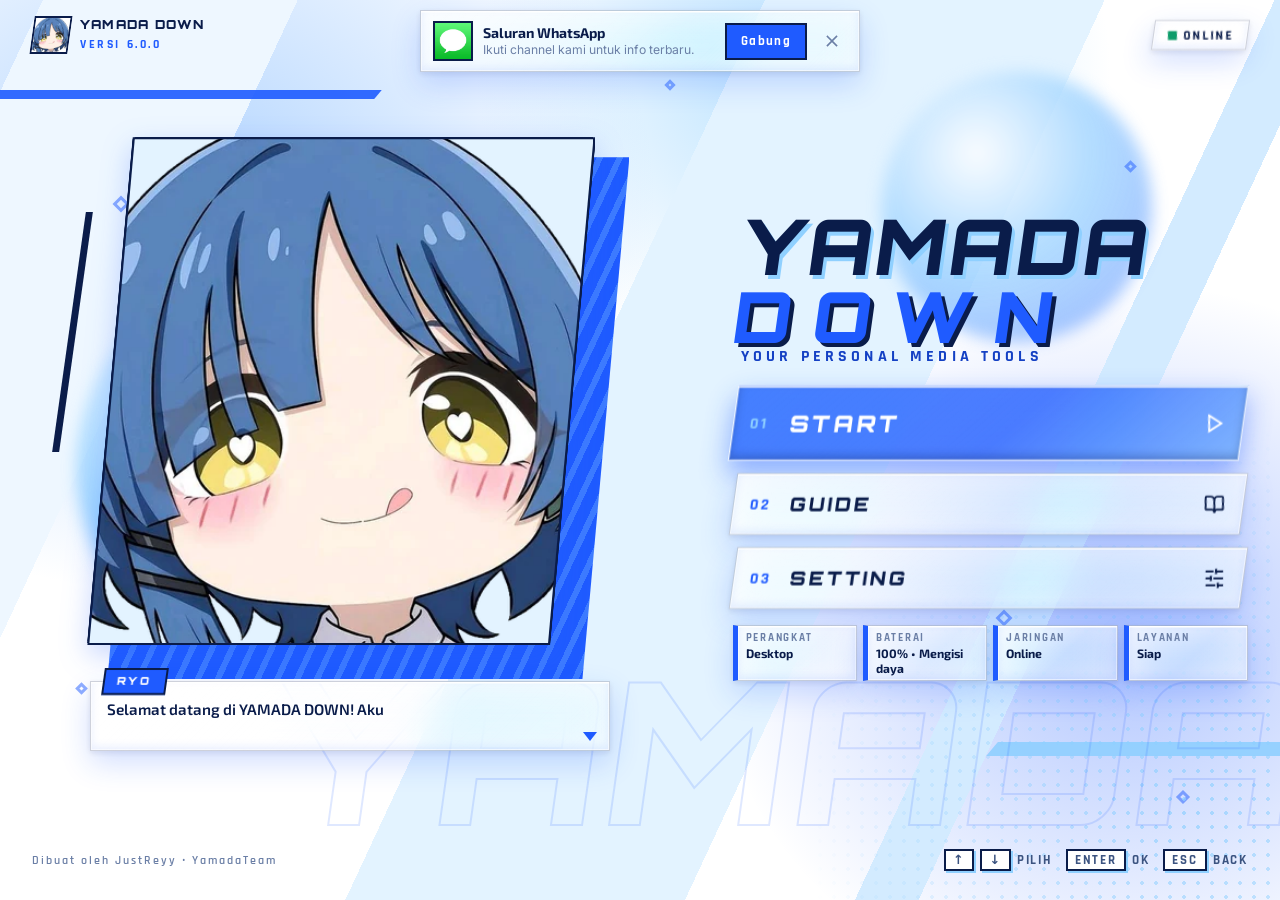
==== commit dda11688: "Add files via upload" ====
--- a/index.html
+++ b/index.html
@@ -68,6 +68,7 @@
 
 <!-- Dekorasi latar -->
 <div id="bg" class="bg" aria-hidden="true">
+  <span class="orb o1"></span><span class="orb o2"></span>
   <span class="bg-blob b1"></span><span class="bg-blob b2"></span>
   <span class="bg-dot d1"></span><span class="bg-dot d2"></span><span class="bg-dot d3"></span>
   <span class="bg-dot d4"></span><span class="bg-dot d5"></span><span class="bg-dot d6"></span>
@@ -271,6 +272,10 @@
           <label class="switch"><input type="checkbox" data-setting="showChar"><span class="knob"></span></label>
         </div>
         <p class="helper char-hint" data-i18n="setting.characterHint"></p>
+        <div class="opt">
+          <div class="opt-text"><svg class="i"><use href="#i-sparkles"/></svg><div><span data-i18n="setting.glass">Liquid Glass</span><small data-i18n="setting.glassHint"></small></div></div>
+          <label class="switch"><input type="checkbox" data-setting="glass"><span class="knob"></span></label>
+        </div>
       </div>
     </div>
 
--- a/style.css
+++ b/style.css
@@ -658,3 +658,90 @@
   .tool-card .ico{width:64px;height:64px}
   .topbar-title h2{font-size:1.2rem}
 }
+
+/* =====================================================================
+   LIQUID GLASS — kaca bening berembun di atas latar berwarna.
+   Satu sumber nilai lewat variabel; saklar GLASS (SETTING > DISPLAY)
+   mengganti ke panel putih biasa untuk HP yang lebih lambat.
+   ===================================================================== */
+:root{
+  --g-bg:linear-gradient(135deg,rgba(255,255,255,.74),rgba(255,255,255,.28) 55%,rgba(255,255,255,.5));
+  --g-bg-blue:linear-gradient(135deg,rgba(60,120,255,.95),rgba(31,91,255,.78) 55%,rgba(110,170,255,.85));
+  --g-bg-sky:linear-gradient(135deg,rgba(190,226,255,.9),rgba(143,208,255,.55));
+  --g-blur:blur(18px) saturate(1.8);
+  --g-edge:inset 0 1.5px 0 rgba(255,255,255,1),inset 0 0 0 1px rgba(255,255,255,.55),inset 0 -3px 8px rgba(31,91,255,.10),inset 10px 10px 26px rgba(255,255,255,.35);
+  --g-edge-blue:inset 0 2px 0 rgba(255,255,255,.65),inset 0 0 0 1px rgba(255,255,255,.35),inset 0 -4px 10px rgba(10,28,74,.28);
+  --g-drop:0 12px 30px rgba(31,91,255,.20),0 2px 6px rgba(10,28,74,.10);
+  --g-line:rgba(10,28,74,.20);
+}
+html.noglass{--g-bg:#fff;--g-bg-sky:var(--sky-l);--g-blur:none}
+
+/* latar berwarna + gumpalan yang melayang pelan di belakang kaca */
+.bg{background:
+  radial-gradient(60vmax 50vmax at 14% 22%,rgba(110,175,255,.55),transparent 62%),
+  radial-gradient(52vmax 46vmax at 88% 72%,rgba(31,91,255,.34),transparent 62%),
+  radial-gradient(40vmax 36vmax at 62% 8%,rgba(143,208,255,.6),transparent 62%),#fff}
+.orb{position:absolute;border-radius:50%;filter:blur(8px);opacity:.8}
+.orb.o1{width:44vmin;height:44vmin;left:6%;top:30%;background:radial-gradient(circle at 35% 30%,#fff,var(--sky) 45%,rgba(31,91,255,.7))}
+.orb.o2{width:30vmin;height:30vmin;right:10%;top:8%;background:radial-gradient(circle at 35% 30%,#fff,#9fd4ff 45%,rgba(31,91,255,.55))}
+.fx .orb.o1{animation:orbA 16s ease-in-out infinite}
+.fx .orb.o2{animation:orbB 20s ease-in-out infinite}
+@keyframes orbA{0%,100%{transform:translate(0,0)}50%{transform:translate(calc(var(--amp)*7vmin),calc(var(--amp)*-5vmin))}}
+@keyframes orbB{0%,100%{transform:translate(0,0)}50%{transform:translate(calc(var(--amp)*-6vmin),calc(var(--amp)*6vmin))}}
+html.noglass .orb{display:none}
+
+/* permukaan kaca */
+.panel,.bubble,.tool-card,.guide-card,.result-box,.scene-card,.modal-box,.big-notice-box,.wa-notice,.tip,.chip,.sys,.stat,.cfg li,.platform-row,
+.download-option,.icon-btn,.tab,.seg button,.mi,.btn-ghost,.segbar,.toast,.dock{
+  background:var(--g-bg);-webkit-backdrop-filter:var(--g-blur);backdrop-filter:var(--g-blur);
+  border:1.5px solid var(--g-line);box-shadow:var(--g-edge),var(--g-drop)}
+.panel{box-shadow:var(--g-edge),var(--g-drop)}
+.scene-card{background:var(--g-bg),radial-gradient(circle,rgba(31,91,255,.18) 1.4px,transparent 1.8px) 0 0/14px 14px}
+.sys{border-left:5px solid var(--blue)}
+.stat{border-left:8px solid var(--blue)}
+.cfg li{border-left:6px solid rgba(31,91,255,.35)}
+.tip{border-left:8px solid var(--blue)}
+.toast{border-left:8px solid var(--blue);background:linear-gradient(135deg,rgba(10,28,74,.82),rgba(10,28,74,.6));color:#fff}
+.dock{border:0;border-top:1.5px solid rgba(255,255,255,.95);box-shadow:0 -10px 30px rgba(31,91,255,.16);background:linear-gradient(180deg,rgba(255,255,255,.72),rgba(255,255,255,.5))}
+.modal{background:rgba(10,28,74,.32);-webkit-backdrop-filter:blur(7px);backdrop-filter:blur(7px)}
+html.noglass .modal{background:rgba(10,28,74,.55);backdrop-filter:none;-webkit-backdrop-filter:none}
+.modal-box{background:linear-gradient(135deg,rgba(255,255,255,.86),rgba(255,255,255,.5));box-shadow:var(--g-edge),0 24px 60px rgba(10,28,74,.35)}
+.secret-box{background-image:linear-gradient(135deg,rgba(255,255,255,.86),rgba(255,255,255,.5))}
+.bubble{box-shadow:var(--g-edge),var(--g-drop)}
+
+/* kolom isian: kaca cekung */
+.field,.input-row input{background:rgba(255,255,255,.55);border:1.5px solid var(--g-line);box-shadow:inset 0 2px 6px rgba(31,91,255,.14),inset 0 0 0 1px rgba(255,255,255,.7);-webkit-backdrop-filter:var(--g-blur);backdrop-filter:var(--g-blur)}
+.field:focus,.input-row input:focus{background:rgba(255,255,255,.85);box-shadow:inset 0 2px 6px rgba(31,91,255,.14),0 0 0 4px rgba(31,91,255,.22)}
+.platform-row input[type=text]{background:rgba(255,255,255,.7);border:1.5px solid var(--g-line)}
+
+/* tombol biru: kaca berwarna */
+.btn-primary,.mi-main{background:var(--g-bg-blue);border:1.5px solid rgba(255,255,255,.85);color:#fff;
+  -webkit-backdrop-filter:var(--g-blur);backdrop-filter:var(--g-blur);box-shadow:var(--g-edge-blue),0 12px 26px rgba(31,91,255,.45)}
+html.noglass .btn-primary,html.noglass .mi-main{background:var(--blue);border:2px solid var(--ink)}
+.btn-soft{background:var(--g-bg-sky);border:1.5px solid rgba(255,255,255,.9);box-shadow:var(--g-edge),0 8px 20px rgba(31,91,255,.25);-webkit-backdrop-filter:var(--g-blur);backdrop-filter:var(--g-blur)}
+.tab.active,.seg button.active,.dock button.active{background:var(--g-bg-blue);border-color:rgba(255,255,255,.85);color:#fff;box-shadow:var(--g-edge-blue),0 8px 18px rgba(31,91,255,.4)}
+.btn-primary::after{background:linear-gradient(90deg,transparent,rgba(255,255,255,.65),transparent)}
+.btn:active,.mi:active{box-shadow:var(--g-edge),0 2px 6px rgba(31,91,255,.2)}
+.btn-primary:active,.mi-main:active{box-shadow:var(--g-edge-blue),0 3px 8px rgba(31,91,255,.35)}
+.tag{border:1.5px solid rgba(10,28,74,.25)}
+
+/* hover / fokus: kaca menyala biru */
+@media (hover:hover){
+  .mi:hover,.btn-ghost:hover,.icon-btn:hover,.tab:not(.active):hover,.download-option:hover{background:var(--g-bg-blue);color:#fff;border-color:rgba(255,255,255,.85);box-shadow:var(--g-edge-blue),0 12px 26px rgba(31,91,255,.45)}
+  .tool-card:hover,.guide-card:hover{background:linear-gradient(135deg,rgba(255,255,255,.95),rgba(180,222,255,.55));box-shadow:var(--g-edge),0 18px 40px rgba(31,91,255,.35);border-color:rgba(31,91,255,.5)}
+}
+.mi:focus-visible{background:var(--g-bg-blue);color:#fff;border-color:rgba(255,255,255,.85);box-shadow:var(--g-edge-blue),0 12px 26px rgba(31,91,255,.45)}
+.tool-card:focus-visible,.guide-card:focus-visible{background:linear-gradient(135deg,rgba(255,255,255,.95),rgba(180,222,255,.55));box-shadow:var(--g-edge),0 18px 40px rgba(31,91,255,.35)}
+.mi-main:hover,.mi-main:focus-visible{background:var(--g-bg-blue)}
+
+/* kilau kaca yang menyapu saat disentuh (desktop) */
+.mi,.tool-card{position:relative;overflow:hidden}
+.mi::after,.tool-card::after{content:"";position:absolute;top:0;bottom:0;width:30%;left:-40%;background:linear-gradient(100deg,transparent,rgba(255,255,255,.55),transparent);transform:skewX(-18deg);pointer-events:none}
+@media (hover:hover){.fx .mi:hover::after,.fx .tool-card:hover::after{animation:glassSweep .8s ease}}
+@keyframes glassSweep{to{left:130%}}
+.mi{overflow:visible}.mi::after{display:none}
+.tool-card::after{border:0}
+
+/* tombol saklar tetap tegas */
+.switch .knob{border:1.5px solid var(--g-line)}
+.mascot{filter:drop-shadow(2px 0 0 var(--ink)) drop-shadow(-2px 0 0 var(--ink)) drop-shadow(0 2px 0 var(--ink)) drop-shadow(0 -2px 0 var(--ink)) drop-shadow(0 10px 14px rgba(31,91,255,.25))}
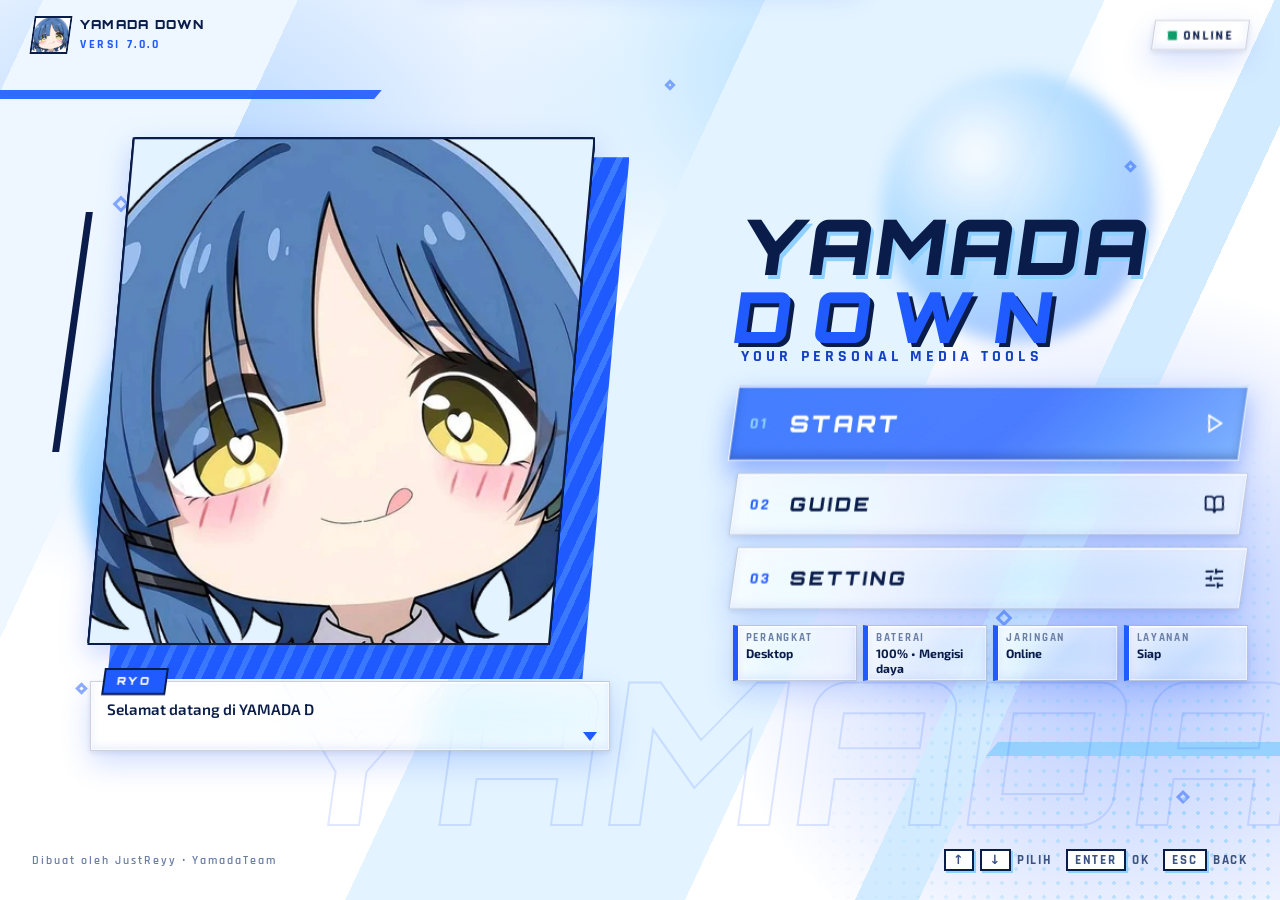
==== commit bb8ab99d: "Add files via upload" ====
--- a/index.html
+++ b/index.html
@@ -4,6 +4,10 @@
   <meta charset="UTF-8">
   <meta name="viewport" content="width=device-width, initial-scale=1, viewport-fit=cover">
   <meta name="theme-color" content="#ffffff">
+  <meta name="color-scheme" content="light dark">
+  <meta name="apple-mobile-web-app-status-bar-style" content="default">
+  <meta name="format-detection" content="telephone=no">
+  <script>try{var s=JSON.parse(localStorage.getItem("yd_settings_v1")||"{}"),p=s.theme||"auto",d=p==="dark"||(p==="auto"&&matchMedia("(prefers-color-scheme: dark)").matches);document.documentElement.dataset.theme=d?"dark":"light";if(d){document.querySelector('meta[name=theme-color]').content="#0b1533"}}catch(e){}</script>
   <meta name="description" content="YAMADA DOWN - Your Personal Media Tools. Download video dari YouTube, TikTok, Instagram, dan Pinterest.">
   <meta name="mobile-web-app-capable" content="yes">
   <meta name="apple-mobile-web-app-capable" content="yes">
@@ -16,6 +20,7 @@
   <link rel="stylesheet" href="https://fonts.googleapis.com/css2?family=Exo+2:wght@500;600;700&family=Inter:wght@400;500;600&family=Orbitron:wght@600;700;900&family=Rajdhani:wght@500;600;700&display=swap">
   <link rel="preload" as="image" href="assets/ryo.webp">
   <link rel="stylesheet" href="/style.css">
+  <link rel="stylesheet" href="/station.css">
   <title>YAMADA DOWN</title>
 </head>
 <body>
@@ -23,6 +28,17 @@
 <!-- Ikon: satu gaya (garis tegas, ujung siku) -->
 <svg width="0" height="0" style="position:absolute" aria-hidden="true" focusable="false">
   <defs>
+    <symbol id="i-star" viewBox="0 0 24 24"><path d="M11.525 2.295a.53.53 0 0 1 .95 0l2.31 4.679a2.123 2.123 0 0 0 1.595 1.16l5.166.756a.53.53 0 0 1 .294.904l-3.736 3.638a2.123 2.123 0 0 0-.611 1.878l.882 5.14a.53.53 0 0 1-.771.56l-4.618-2.428a2.122 2.122 0 0 0-1.973 0L6.396 21.01a.53.53 0 0 1-.77-.56l.881-5.139a2.122 2.122 0 0 0-.611-1.879L2.16 9.795a.53.53 0 0 1 .294-.906l5.165-.755a2.122 2.122 0 0 0 1.597-1.16z"/></symbol>
+    <symbol id="i-copy" viewBox="0 0 24 24"><rect width="14" height="14" x="8" y="8" rx="2" ry="2"/><path d="M4 16c-1.1 0-2-.9-2-2V4c0-1.1.9-2 2-2h10c1.1 0 2 .9 2 2"/></symbol>
+    <symbol id="i-moon" viewBox="0 0 24 24"><path d="M12 3a6 6 0 0 0 9 9 9 9 0 1 1-9-9Z"/></symbol>
+    <symbol id="i-sun" viewBox="0 0 24 24"><circle cx="12" cy="12" r="4"/><path d="M12 2v2"/><path d="M12 20v2"/><path d="m4.93 4.93 1.41 1.41"/><path d="m17.66 17.66 1.41 1.41"/><path d="M2 12h2"/><path d="M20 12h2"/><path d="m6.34 17.66-1.41 1.41"/><path d="m19.07 4.93-1.41 1.41"/></symbol>
+    <symbol id="i-expand" viewBox="0 0 24 24"><path d="M8 3H5a2 2 0 0 0-2 2v3"/><path d="M21 8V5a2 2 0 0 0-2-2h-3"/><path d="M3 16v3a2 2 0 0 0 2 2h3"/><path d="M16 21h3a2 2 0 0 0 2-2v-3"/></symbol>
+    <symbol id="i-clock" viewBox="0 0 24 24"><circle cx="12" cy="12" r="10"/><polyline points="12 6 12 12 16 14"/></symbol>
+    <symbol id="i-trash" viewBox="0 0 24 24"><path d="M3 6h18"/><path d="M19 6v14c0 1-1 2-2 2H7c-1 0-2-1-2-2V6"/><path d="M8 6V4c0-1 1-2 2-2h4c1 0 2 1 2 2v2"/></symbol>
+    <symbol id="i-bell" viewBox="0 0 24 24"><path d="M6 8a6 6 0 0 1 12 0c0 7 3 9 3 9H3s3-2 3-9"/><path d="M10.3 21a1.94 1.94 0 0 0 3.4 0"/></symbol>
+    <symbol id="i-pulse" viewBox="0 0 24 24"><path d="M22 12h-2.48a2 2 0 0 0-1.93 1.46l-2.35 8.36a.25.25 0 0 1-.48 0L9.24 2.18a.25.25 0 0 0-.48 0l-2.35 8.36A2 2 0 0 1 4.49 12H2"/></symbol>
+    <symbol id="i-server" viewBox="0 0 24 24"><rect width="20" height="8" x="2" y="2" rx="2"/><rect width="20" height="8" x="2" y="14" rx="2"/><line x1="6" x2="6.01" y1="6" y2="6"/><line x1="6" x2="6.01" y1="18" y2="18"/></symbol>
+    <symbol id="i-vibrate" viewBox="0 0 24 24"><path d="m2 8 2 2-2 2 2 2-2 2"/><path d="m22 8-2 2 2 2-2 2 2 2"/><rect width="8" height="14" x="8" y="5" rx="1"/></symbol>
     <symbol id="i-play" viewBox="0 0 24 24"><polygon points="6 3 20 12 6 21 6 3"/></symbol>
     <symbol id="i-book" viewBox="0 0 24 24"><path d="M12 7v14"/><path d="M3 18a1 1 0 0 1-1-1V4a1 1 0 0 1 1-1h5a4 4 0 0 1 4 4 4 4 0 0 1 4-4h5a1 1 0 0 1 1 1v13a1 1 0 0 1-1 1h-6a3 3 0 0 0-3 3 3 3 0 0 0-3-3z"/></symbol>
     <symbol id="i-sliders" viewBox="0 0 24 24"><line x1="21" x2="14" y1="4" y2="4"/><line x1="10" x2="3" y1="4" y2="4"/><line x1="21" x2="12" y1="12" y2="12"/><line x1="8" x2="3" y1="12" y2="12"/><line x1="21" x2="16" y1="20" y2="20"/><line x1="12" x2="3" y1="20" y2="20"/><line x1="14" x2="14" y1="2" y2="6"/><line x1="8" x2="8" y1="10" y2="14"/><line x1="16" x2="16" y1="18" y2="22"/></symbol>
@@ -123,10 +139,27 @@
         <span class="kicker" data-i18n="tools.kicker">STAGE SELECT</span>
         <h2 data-i18n="tools.title">SELECT YOUR TOOLS</h2>
       </div>
+      <button class="icon-btn" id="openFavs" type="button" aria-label="Favorites" data-i18n-aria="ys.favOpen"><svg class="i"><use href="#i-star"/></svg></button>
       <div class="mascot" data-mascot data-size="xs" data-mood="happy"></div>
     </header>
     <p class="lead" data-i18n="tools.sub">Pilih tools yang kamu butuhkan.</p>
+    <section id="recentBox" class="recent" hidden></section>
     <div id="toolList" class="tool-list"></div>
+
+  </section>
+
+  <!-- ===================== FAVORITES ===================== -->
+  <section id="screen-favorites" class="screen has-dock" data-screen="favorites" hidden>
+    <header class="topbar">
+      <button class="icon-btn" data-back type="button" aria-label="Back"><svg class="i"><use href="#i-back"/></svg></button>
+      <div class="topbar-title">
+        <span class="kicker" data-i18n="ys.favKicker">MY LIST</span>
+        <h2 data-i18n="ys.favTitle">FAVORIT KAMU</h2>
+      </div>
+      <div class="mascot" data-mascot data-size="xs" data-mood="happy"></div>
+    </header>
+    <div id="favList" class="tool-list"></div>
+    <p id="favEmpty" class="lead fav-empty" hidden data-i18n="ys.favEmpty"></p>
   </section>
 
   <!-- ===================== DOWNLOADER (MISSION) ===================== -->
@@ -137,6 +170,7 @@
         <span class="kicker" data-i18n="tool.kicker">MISSION</span>
         <h2 id="toolTitle">YouTube Downloader</h2>
       </div>
+      <button class="icon-btn fav-toggle" id="toolFav" type="button" aria-pressed="false" aria-label="Favorite"><svg class="i"><use href="#i-star"/></svg></button>
       <img id="toolBigIcon" class="platform-ico" src="Youtube.jpg" alt="">
     </header>
 
@@ -219,6 +253,10 @@
 
     <div class="pane active" data-pane="general">
       <div class="panel list">
+        <div class="opt" id="installRow">
+          <div class="opt-text"><svg class="i"><use href="#i-plus-sq"/></svg><div><span data-i18n="ys.install">Install App</span><small id="installHint" data-i18n="ys.installHint"></small></div></div>
+          <button class="btn btn-primary btn-sm" id="installOpen" type="button"><span data-i18n="ys.install">Install App</span></button>
+        </div>
         <div class="opt" data-hl="lang">
           <div class="opt-text"><svg class="i"><use href="#i-globe"/></svg><span data-i18n="setting.language">Bahasa website</span></div>
           <div class="seg" data-setting="lang">
@@ -250,6 +288,18 @@
 
     <div class="pane" data-pane="display">
       <div class="panel list">
+        <div class="opt col">
+          <div class="opt-text"><svg class="i"><use href="#i-sun"/></svg><div><span data-i18n="ys.theme">Tema</span><small data-i18n="ys.themeHint"></small></div></div>
+          <div class="seg seg-full" data-setting="theme">
+            <button type="button" data-value="auto" data-i18n="ys.auto">AUTO</button>
+            <button type="button" data-value="light" data-i18n="ys.light">TERANG</button>
+            <button type="button" data-value="dark" data-i18n="ys.dark">GELAP</button>
+          </div>
+        </div>
+        <div class="opt" id="fsRow">
+          <div class="opt-text"><svg class="i"><use href="#i-expand"/></svg><div><span data-i18n="ys.fullscreen">Layar penuh</span><small id="fsHint" data-i18n="ys.fullscreenHint"></small></div></div>
+          <label class="switch"><input type="checkbox" id="fsToggle"><span class="knob"></span></label>
+        </div>
         <div class="opt col">
           <div class="opt-text"><svg class="i"><use href="#i-type"/></svg><span data-i18n="setting.textSize">Ukuran teks</span></div>
           <div class="seg seg-full" data-setting="textSize">
@@ -472,12 +522,28 @@
   </div>
 </div>
 
+<div id="offlineBar" class="offline-bar" role="status" hidden><svg class="i"><use href="#i-wifi"/></svg><span data-i18n="ys.offlineBar"></span></div>
+<div id="ptr" class="ptr" aria-hidden="true"><span class="ptr-ring"></span><b id="ptrText"></b></div>
+
+<!-- Dialog install app (isi disesuaikan perangkat) -->
+<div id="installDialog" class="modal" hidden role="dialog" aria-modal="true" aria-labelledby="installTitle">
+  <div class="modal-box">
+    <h3 id="installTitle" data-i18n="ys.installTitle">INSTALL APP</h3>
+    <p id="installDevice" class="helper"></p>
+    <ol id="installSteps" class="steps"></ol>
+    <button id="installGo" class="btn btn-primary" type="button" hidden><svg class="i"><use href="#i-plus-sq"/></svg><span data-i18n="ys.installNow">PASANG SEKARANG</span></button>
+    <button id="installClose" class="btn btn-ghost" type="button" data-i18n="btn.close">TUTUP</button>
+  </div>
+</div>
+
 <div id="toast" class="toast" role="status"></div>
 <div id="bigNotice" class="big-notice" role="status">
   <div class="big-notice-box"><svg class="i"><use href="#i-check"/></svg><p id="bigNoticeText"></p></div>
 </div>
 
 <script src="/content.js"></script>
+<script src="/station-core.js"></script>
 <script src="/app.js"></script>
+<script src="/station-ui.js"></script>
 </body>
 </html>
--- a/style.css
+++ b/style.css
@@ -23,7 +23,7 @@
 html[data-text="2"]{font-size:18px}
 *,*::before,*::after{box-sizing:border-box}
 [hidden]{display:none!important}
-html,body{margin:0;height:100%;overflow:hidden;background:#fff}
+html,body{margin:0;height:100%;overflow:hidden;background:var(--paper)}
 body{font-family:var(--f-body);color:var(--ink);-webkit-tap-highlight-color:transparent;touch-action:manipulation;overscroll-behavior:none}
 button,input,textarea{font:inherit;color:inherit;border-radius:0}
 button{cursor:pointer;border:0;background:none;padding:0}
@@ -34,7 +34,7 @@
 :focus-visible{outline:3px solid var(--blue);outline-offset:3px}
 
 /* ---------- Latar: serpihan diagonal + halftone + teks hantu ---------- */
-.bg{position:fixed;inset:0;z-index:0;overflow:hidden;pointer-events:none;background:#fff}
+.bg{position:fixed;inset:0;z-index:0;overflow:hidden;pointer-events:none;background:var(--paper)}
 .bg::before{content:"";position:absolute;inset:-20% -10%;
   background:
     linear-gradient(115deg,transparent 0 46%,var(--sky-l) 46% 62%,transparent 62% 70%,#d3ebff 70% 73%,transparent 73%),
@@ -65,7 +65,7 @@
 .dot{width:9px;height:9px;background:var(--ok);transform:rotate(45deg)}
 
 /* ---------- Chip / tag (persegi miring) ---------- */
-.chip{display:inline-flex;align-items:center;gap:7px;height:30px;padding:0 14px;background:#fff;border:2px solid var(--ink);
+.chip{display:inline-flex;align-items:center;gap:7px;height:30px;padding:0 14px;background:var(--paper);border:2px solid var(--ink);
   font-family:var(--f-hud);font-weight:700;font-size:.82rem;letter-spacing:.14em;color:var(--ink);transform:skewX(var(--skew))}
 .chip>*{transform:skewX(var(--unskew))}
 .chip .i{width:1em;height:1em;color:var(--blue)}
@@ -78,7 +78,7 @@
 .tag-pop{background:var(--yellow);color:var(--ink)}
 
 /* ---------- Panel ---------- */
-.panel{position:relative;background:#fff;border:2px solid var(--ink);padding:18px 16px 16px;box-shadow:var(--hs);display:flex;flex-direction:column;gap:12px}
+.panel{position:relative;background:var(--paper);border:2px solid var(--ink);padding:18px 16px 16px;box-shadow:var(--hs);display:flex;flex-direction:column;gap:12px}
 .panel::before{content:"";position:absolute;right:-2px;top:-2px;width:26px;height:26px;background:linear-gradient(225deg,var(--blue) 50%,transparent 50%)}
 .panel+.panel{margin-top:6px}
 .panel-h{display:flex;align-items:center;gap:8px;font-family:var(--f-display);font-weight:900;font-size:.9rem;letter-spacing:.06em;color:var(--ink);padding-left:10px;border-left:6px solid var(--blue);text-transform:uppercase;padding-right:24px}
@@ -86,7 +86,7 @@
 
 .field,.input-row input{width:100%;min-height:50px;border:2px solid var(--ink);background:var(--ice);padding:12px 14px;font-size:.95rem;color:var(--ink);outline:none;transition:background .15s,box-shadow .15s}
 textarea.field{resize:vertical;min-height:70px}
-.field:focus,.input-row input:focus{background:#fff;box-shadow:4px 4px 0 var(--sky)}
+.field:focus,.input-row input:focus{background:var(--paper);box-shadow:4px 4px 0 var(--sky)}
 .input-row{display:flex;gap:8px}
 .input-row input{flex:1;min-width:0}
 .msg{margin:0;font-size:.82rem;line-height:1.5;padding:10px 12px;border-left:6px solid}
@@ -100,7 +100,7 @@
   transform:skewX(var(--skew));transition:transform .1s,box-shadow .1s,background .15s,color .15s;user-select:none;-webkit-user-select:none;text-align:center}
 .btn .i{transform:skewX(var(--unskew));width:1.25em;height:1.25em}
 .btn-primary{color:#fff;background:var(--blue);box-shadow:5px 5px 0 var(--ink)}
-.btn-ghost{color:var(--ink);background:#fff;box-shadow:5px 5px 0 var(--sky)}
+.btn-ghost{color:var(--ink);background:var(--paper);box-shadow:5px 5px 0 var(--sky)}
 .btn-soft{color:var(--ink);background:var(--sky);box-shadow:4px 4px 0 var(--ink)}
 .btn-sm{min-height:42px;padding:0 14px;font-size:.7rem}
 .btn:active{transform:skewX(var(--skew)) translate(4px,4px)}
@@ -115,7 +115,7 @@
 .fx .btn-primary::after{animation:btnShine 5s ease-in-out infinite}
 @keyframes btnShine{0%,75%{left:-50%}100%{left:130%}}
 .row2{display:grid;grid-template-columns:1fr 1fr;gap:14px}
-.icon-btn{width:46px;height:46px;background:#fff;border:2px solid var(--ink);display:grid;place-items:center;color:var(--ink);box-shadow:3px 3px 0 var(--sky);flex:none;transform:skewX(var(--skew));transition:transform .1s,box-shadow .1s,background .15s}
+.icon-btn{width:46px;height:46px;background:var(--paper);border:2px solid var(--ink);display:grid;place-items:center;color:var(--ink);box-shadow:3px 3px 0 var(--sky);flex:none;transform:skewX(var(--skew));transition:transform .1s,box-shadow .1s,background .15s}
 .icon-btn .i{transform:skewX(var(--unskew))}
 .icon-btn:active{transform:skewX(var(--skew)) translate(3px,3px);box-shadow:none}
 @media (hover:hover){.icon-btn:hover{background:var(--blue);color:#fff}}
@@ -125,11 +125,11 @@
 .topbar-title{flex:1;min-width:0;display:flex;flex-direction:column;gap:5px}
 .topbar-title h2{font-family:var(--f-display);font-weight:900;font-size:1.2rem;letter-spacing:.05em;color:var(--ink);line-height:1.15;overflow-wrap:anywhere;text-transform:uppercase;font-style:italic;
   background:linear-gradient(transparent 62%,var(--sky) 62% 88%,transparent 88%);width:fit-content;max-width:100%;padding-right:8px}
-.platform-ico{width:46px;height:46px;object-fit:cover;border:2px solid var(--ink);flex:none;background:#fff;transform:skewX(var(--skew))}
+.platform-ico{width:46px;height:46px;object-fit:cover;border:2px solid var(--ink);flex:none;background:var(--paper);transform:skewX(var(--skew))}
 
 /* ---------- Dock (bawah di HP portrait) ---------- */
 .dock{position:fixed;left:0;right:0;bottom:0;z-index:20;height:calc(var(--dock-h) + var(--sb));padding:0 6px var(--sb);display:grid;grid-template-columns:repeat(4,1fr);gap:6px;
-  background:#fff;border-top:3px solid var(--ink)}
+  background:var(--paper);border-top:3px solid var(--ink)}
 .dock button{position:relative;display:flex;flex-direction:column;align-items:center;justify-content:center;gap:2px;color:var(--muted);
   font-family:var(--f-hud);font-weight:700;font-size:.76rem;letter-spacing:.16em;margin:6px 0;transition:color .15s,background .15s}
 .dock button .i{width:21px;height:21px}
@@ -164,7 +164,7 @@
 .fx-sweat{left:-4%;top:6%;width:14%;height:20%;border-radius:50% 50% 50% 50%/62% 62% 38% 38%;background:linear-gradient(180deg,#bfe4ff,#6cb8ff);border:2px solid #fff;transform:rotate(-8deg)}
 .fx-spark{color:#ffd24a;stroke:#e9a900;fill:#ffe27a;width:20%;height:20%}
 .fx-s1{right:-6%;top:2%}.fx-s2{left:-6%;top:30%;width:15%;height:15%}.fx-s3{right:-2%;top:44%;width:13%;height:13%}
-.fx-talk{position:absolute;z-index:2;right:-6%;bottom:12%;display:flex;gap:4px;opacity:0;padding:6px 8px;border-radius:99px;background:#fff;border:2px solid var(--sky)}
+.fx-talk{position:absolute;z-index:2;right:-6%;bottom:12%;display:flex;gap:4px;opacity:0;padding:6px 8px;border-radius:99px;background:var(--paper);border:2px solid var(--sky)}
 .fx-talk i{width:6px;height:6px;border-radius:50%;background:var(--blue)}
 
 /* ekspresi */
@@ -236,7 +236,7 @@
 .portrait::after{content:"";position:absolute;left:-14px;top:14%;width:7px;height:46%;background:var(--ink);transform:skewX(var(--skew))}
 
 /* ====== Kotak dialog ala visual novel ====== */
-.bubble{position:relative;background:#fff;border:2px solid var(--ink);padding:18px 16px 14px;box-shadow:var(--hs);font-family:var(--f-ui);font-weight:600;font-size:.92rem;line-height:1.55;color:var(--ink)}
+.bubble{position:relative;background:var(--paper);border:2px solid var(--ink);padding:18px 16px 14px;box-shadow:var(--hs);font-family:var(--f-ui);font-weight:600;font-size:.92rem;line-height:1.55;color:var(--ink)}
 .bubble::before{content:"RYO";position:absolute;left:12px;top:-14px;background:var(--blue);color:#fff;font-family:var(--f-display);font-weight:900;font-size:.68rem;letter-spacing:.22em;padding:3px 14px 3px 12px;border:2px solid var(--ink);transform:skewX(var(--skew))}
 .bubble::after{content:"";position:absolute;right:12px;bottom:9px;width:0;height:0;border-left:7px solid transparent;border-right:7px solid transparent;border-top:9px solid var(--blue)}
 .fx .bubble::after{animation:nextBlink 1s steps(1) infinite}
@@ -248,7 +248,7 @@
 .screen.menu{gap:8px;padding-bottom:calc(var(--sb) + 12px)}
 .hud{display:flex;justify-content:space-between;align-items:center;flex:none}
 .player{display:flex;align-items:center;gap:10px}
-.player img{width:38px;height:38px;object-fit:cover;border:2px solid var(--ink);transform:skewX(var(--skew));background:#fff}
+.player img{width:38px;height:38px;object-fit:cover;border:2px solid var(--ink);transform:skewX(var(--skew));background:var(--paper)}
 .player b{display:block;font-family:var(--f-display);font-weight:900;font-size:.78rem;letter-spacing:.1em;line-height:1.1}
 .player small{font-family:var(--f-hud);font-weight:700;font-size:.74rem;letter-spacing:.22em;color:var(--blue)}
 .menu-grid{flex:1;display:flex;flex-direction:column;gap:14px;min-height:0}
@@ -261,7 +261,7 @@
 .logo-sm .l1{font-size:1.7rem;text-shadow:3px 3px 0 var(--sky)}.logo-sm .l2{font-size:1.6rem;text-shadow:3px 3px 0 var(--ink)}
 .tagline{margin:-2px 0 2px 8px;font-family:var(--f-hud);font-weight:700;font-size:.92rem;letter-spacing:.26em;color:var(--blue-d);text-transform:uppercase}
 .menu-list{display:flex;flex-direction:column;gap:12px;padding:0 4px 0 0}
-.mi{position:relative;display:flex;align-items:center;gap:14px;min-height:58px;padding:0 18px 0 16px;background:#fff;border:2px solid var(--ink);color:var(--ink);text-align:left;
+.mi{position:relative;display:flex;align-items:center;gap:14px;min-height:58px;padding:0 18px 0 16px;background:var(--paper);border:2px solid var(--ink);color:var(--ink);text-align:left;
   transform:skewX(var(--skew));box-shadow:var(--hs);transition:transform .14s,background .14s,color .14s,box-shadow .14s}
 .mi .n{font-family:var(--f-hud);font-weight:700;font-size:1rem;letter-spacing:.1em;color:var(--blue);min-width:1.6em}
 .mi .t{flex:1;font-family:var(--f-display);font-weight:900;font-size:1.2rem;letter-spacing:.16em}
@@ -280,7 +280,7 @@
 .mi:focus-visible .n{color:var(--sky)}
 .mi:focus-visible::before{opacity:1;transform:none}
 .mi.flash{animation:miFlash .35s steps(2) 1}
-@keyframes miFlash{50%{background:#fff;color:var(--blue)}}
+@keyframes miFlash{50%{background:var(--paper);color:var(--blue)}}
 
 .sysbar{display:grid;grid-template-columns:repeat(4,1fr);gap:6px}
 .sys{display:flex;flex-direction:column;gap:1px;padding:5px 8px;background:rgba(255,255,255,.92);border-left:5px solid var(--blue);min-width:0}
@@ -291,16 +291,16 @@
 .foot{display:flex;justify-content:space-between;align-items:center;gap:10px;flex-wrap:wrap}
 .credit{margin:0;font-family:var(--f-hud);font-weight:600;font-size:.78rem;letter-spacing:.16em;color:var(--muted)}
 .keys{display:none;gap:14px;font-family:var(--f-hud);font-weight:700;font-size:.8rem;letter-spacing:.14em;color:var(--ink2,#3b5380)}
-.keys kbd{display:inline-block;min-width:1.7em;padding:1px 7px;margin-right:6px;background:#fff;border:2px solid var(--ink);box-shadow:2px 2px 0 var(--sky);font-family:var(--f-hud);font-weight:700;text-align:center}
+.keys kbd{display:inline-block;min-width:1.7em;padding:1px 7px;margin-right:6px;background:var(--paper);border:2px solid var(--ink);box-shadow:2px 2px 0 var(--sky);font-family:var(--f-hud);font-weight:700;text-align:center}
 @media (hover:hover) and (pointer:fine){.keys{display:flex}}
 .menu-ghost{position:absolute;right:-2vw;bottom:8vh;font-family:var(--f-display);font-weight:900;font-size:min(26vw,22vh);line-height:.8;letter-spacing:.02em;color:transparent;-webkit-text-stroke:2px rgba(31,91,255,.14);pointer-events:none;user-select:none;transform:skewX(var(--skew));white-space:nowrap}
 
 /* ====== SELECT YOUR TOOLS ====== */
 .tool-list{display:flex;flex-direction:column;gap:16px;padding-right:6px}
 .tool-card{position:relative;display:grid;grid-template-columns:62px 1fr auto;align-items:center;gap:12px;padding:12px 14px 12px 12px;text-align:left;width:100%;
-  background:#fff;border:2px solid var(--ink);box-shadow:var(--hs);overflow:hidden;transition:transform .12s,box-shadow .12s,background .15s}
+  background:var(--paper);border:2px solid var(--ink);box-shadow:var(--hs);overflow:hidden;transition:transform .12s,box-shadow .12s,background .15s}
 .tool-card .idx{position:absolute;right:6px;top:-6px;font-family:var(--f-display);font-weight:900;font-size:3rem;line-height:1;color:var(--sky-l);pointer-events:none;-webkit-text-stroke:2px #cfe6fb;color:transparent}
-.tool-card .ico{position:relative;width:62px;height:62px;object-fit:cover;border:2px solid var(--ink);background:#fff;transition:transform .15s}
+.tool-card .ico{position:relative;width:62px;height:62px;object-fit:cover;border:2px solid var(--ink);background:var(--paper);transition:transform .15s}
 .tool-card .info{position:relative;display:block;min-width:0}
 .tool-card .name{font-family:var(--f-display);font-weight:900;font-size:1rem;letter-spacing:.06em;color:var(--ink);display:block;text-transform:uppercase}
 .tool-card .desc{font-size:.8rem;color:var(--muted);display:block;margin:2px 0 7px;font-weight:500}
@@ -317,7 +317,7 @@
 /* ====== DOWNLOADER ====== */
 .split{display:flex;flex-direction:column;gap:16px}
 .download-box{gap:12px}
-.result-box{position:relative;background:#fff;border:2px solid var(--ink);padding:16px;box-shadow:var(--hs);font-size:.9rem;line-height:1.55;overflow-wrap:anywhere}
+.result-box{position:relative;background:var(--paper);border:2px solid var(--ink);padding:16px;box-shadow:var(--hs);font-size:.9rem;line-height:1.55;overflow-wrap:anywhere}
 .result-box.error{background:#fff5f5;border-color:var(--bad);box-shadow:5px 5px 0 #f4b6b8;color:#7d1a1e}
 .result-box.loading{display:flex;align-items:center;gap:12px}
 .spinner{width:20px;height:20px;border:3px solid var(--sky);border-top-color:var(--blue);flex:none}
@@ -339,7 +339,7 @@
 
 /* ====== GUIDE ====== */
 #guideCards{display:flex;flex-direction:column;gap:16px;margin-top:14px;padding-right:6px}
-.guide-card{position:relative;display:grid;grid-template-columns:52px 1fr auto;align-items:center;gap:12px;padding:12px;background:#fff;border:2px solid var(--ink);box-shadow:var(--hs);text-align:left;width:100%;transition:transform .12s,box-shadow .12s,background .15s}
+.guide-card{position:relative;display:grid;grid-template-columns:52px 1fr auto;align-items:center;gap:12px;padding:12px;background:var(--paper);border:2px solid var(--ink);box-shadow:var(--hs);text-align:left;width:100%;transition:transform .12s,box-shadow .12s,background .15s}
 .guide-card .gi{width:52px;height:52px;object-fit:cover;border:2px solid var(--ink);display:grid;place-items:center;background:var(--blue);color:#fff}
 .guide-card .gi .i{width:26px;height:26px}
 .guide-card b{display:block;font-family:var(--f-ui);font-weight:700;font-size:.95rem;line-height:1.3}
@@ -362,7 +362,7 @@
 @keyframes sceneIn{from{opacity:0;transform:translateX(calc(var(--amp)*36px))}to{opacity:1;transform:none}}
 @keyframes sceneInBack{from{opacity:0;transform:translateX(calc(var(--amp)*-36px))}to{opacity:1;transform:none}}
 .step-title{font-family:var(--f-display);font-weight:900;font-size:1.1rem;letter-spacing:.04em;text-transform:uppercase}
-.mock{width:100%;max-width:260px;border:3px solid var(--ink);background:#fff;padding:10px;display:flex;flex-direction:column;gap:8px;position:relative;box-shadow:6px 6px 0 var(--ink)}
+.mock{width:100%;max-width:260px;border:3px solid var(--ink);background:var(--paper);padding:10px;display:flex;flex-direction:column;gap:8px;position:relative;box-shadow:6px 6px 0 var(--ink)}
 .mock .bar{display:flex;align-items:center;gap:8px;font-family:var(--f-ui);font-weight:700;font-size:.72rem;color:var(--ink)}
 .mock .bar img{width:24px;height:24px}
 .mock .thumb{height:70px;background:repeating-linear-gradient(115deg,var(--sky) 0 10px,#b6e1ff 10px 20px);display:grid;place-items:center;color:var(--ink)}
@@ -390,7 +390,7 @@
 
 /* ====== SETTING ====== */
 .tabs{display:flex;gap:8px;flex:none}
-.tab{flex:1;min-width:0;display:flex;align-items:center;justify-content:center;gap:5px;min-height:42px;padding:0 6px;background:#fff;border:2px solid var(--ink);
+.tab{flex:1;min-width:0;display:flex;align-items:center;justify-content:center;gap:5px;min-height:42px;padding:0 6px;background:var(--paper);border:2px solid var(--ink);
   font-family:var(--f-hud);font-weight:700;font-size:.86rem;letter-spacing:.14em;color:var(--ink);transform:skewX(var(--skew));transition:background .12s,color .12s}
 .tab>*{transform:skewX(var(--unskew))}
 .tab .i{width:14px;height:14px}
@@ -419,7 +419,7 @@
 .switch input:checked+.knob::after{color:var(--muted)}
 .seg{display:inline-flex;gap:6px}
 .seg-full{display:grid;grid-auto-flow:column;grid-auto-columns:1fr}
-.seg button{min-height:38px;min-width:52px;padding:0 12px;background:#fff;border:2px solid var(--ink);font-family:var(--f-hud);font-weight:700;font-size:.9rem;letter-spacing:.1em;color:var(--ink);transform:skewX(var(--skew));transition:background .12s,color .12s}
+.seg button{min-height:38px;min-width:52px;padding:0 12px;background:var(--paper);border:2px solid var(--ink);font-family:var(--f-hud);font-weight:700;font-size:.9rem;letter-spacing:.1em;color:var(--ink);transform:skewX(var(--skew));transition:background .12s,color .12s}
 .seg button.active{background:var(--blue);color:#fff;box-shadow:3px 3px 0 var(--ink)}
 .preview-text{margin:2px 0 0;padding:10px 12px;background:var(--ice);border-left:6px solid var(--blue);color:#2c4378;font-size:1rem}
 .about{align-items:stretch;gap:14px}
@@ -460,7 +460,7 @@
 .platform-row.off{opacity:.6}
 .platform-row img{width:40px;height:40px;flex:none;border:2px solid var(--ink)}
 .platform-row .nm{flex:1;min-width:0}
-.platform-row input[type=text]{width:100%;min-height:38px;border:2px solid var(--ink);background:#fff;padding:6px 10px;font-weight:600;font-size:.9rem}
+.platform-row input[type=text]{width:100%;min-height:38px;border:2px solid var(--ink);background:var(--paper);padding:6px 10px;font-weight:600;font-size:.9rem}
 .platform-row small{display:block;font-family:var(--f-hud);font-weight:700;font-size:.72rem;letter-spacing:.18em;color:var(--muted);text-transform:uppercase;margin-top:3px}
 #panelDashboard{display:flex;flex-direction:column;gap:16px}
 
@@ -468,7 +468,7 @@
 .modal{position:fixed;inset:0;z-index:70;display:grid;place-items:center;padding:20px;background:rgba(10,28,74,.55)}
 .modal-maint{z-index:60}
 #secretDialog{z-index:96}
-.modal-box{position:relative;width:min(100%,400px);background:#fff;border:3px solid var(--ink);padding:26px 22px 22px;display:flex;flex-direction:column;align-items:center;gap:14px;text-align:center;box-shadow:8px 8px 0 var(--blue)}
+.modal-box{position:relative;width:min(100%,400px);background:var(--paper);border:3px solid var(--ink);padding:26px 22px 22px;display:flex;flex-direction:column;align-items:center;gap:14px;text-align:center;box-shadow:8px 8px 0 var(--blue)}
 .modal-box h3{font-family:var(--f-display);font-weight:900;font-size:1.1rem;letter-spacing:.08em;text-transform:uppercase}
 .modal-box p{margin:0;color:#2c4378;font-size:.9rem;line-height:1.55;overflow-wrap:anywhere}
 .modal-box .btn{width:100%}
@@ -477,7 +477,7 @@
 .fx .modal:not([hidden]){animation:fadeIn .2s ease both}
 @keyframes modalIn{from{opacity:0;transform:translateY(calc(var(--amp)*30px)) skewX(-4deg)}to{opacity:1;transform:none}}
 @keyframes fadeIn{from{opacity:0}to{opacity:1}}
-.secret-box{background:#fff;background-image:repeating-linear-gradient(115deg,transparent 0 16px,var(--sky-l) 16px 22px)}
+.secret-box{background:var(--paper);background-image:repeating-linear-gradient(115deg,transparent 0 16px,var(--sky-l) 16px 22px)}
 .glitch-title{color:var(--blue)}
 .fx .glitch-title{animation:glitchTxt 2.4s steps(1) infinite}
 @keyframes glitchTxt{0%,92%,100%{transform:none;text-shadow:none}93%{transform:translateX(-3px);text-shadow:3px 0 var(--sky),-3px 0 #ff8fb3}96%{transform:translateX(3px);text-shadow:-3px 0 var(--sky),3px 0 #ff8fb3}}
@@ -485,11 +485,11 @@
 .toast.show{opacity:1;transform:translate(-50%,0) skewX(var(--skew))}
 .big-notice{position:fixed;inset:0;z-index:85;display:none;place-items:center;padding:24px;background:rgba(10,28,74,.5)}
 .big-notice.show{display:grid}
-.big-notice-box{width:min(88vw,340px);background:#fff;border:3px solid var(--ink);box-shadow:8px 8px 0 var(--blue);padding:24px 20px;text-align:center;display:flex;flex-direction:column;align-items:center;gap:10px;font-family:var(--f-ui);font-weight:700}
+.big-notice-box{width:min(88vw,340px);background:var(--paper);border:3px solid var(--ink);box-shadow:8px 8px 0 var(--blue);padding:24px 20px;text-align:center;display:flex;flex-direction:column;align-items:center;gap:10px;font-family:var(--f-ui);font-weight:700}
 .big-notice-box .i{width:46px;height:46px;padding:10px;background:var(--ok);color:#fff;stroke-width:3.4;border:2px solid var(--ink)}
 .big-notice-box p{margin:0}
 .fx .big-notice.show .big-notice-box{animation:modalIn .3s cubic-bezier(.2,1.2,.3,1) both}
-.wa-notice{position:fixed;left:50%;top:calc(var(--st) + 10px);z-index:75;width:min(94vw,440px);display:flex;align-items:center;gap:10px;padding:10px 12px;background:#fff;border:2px solid var(--ink);box-shadow:var(--hs);transform:translate(-50%,-150%);transition:transform .4s cubic-bezier(.2,.9,.3,1)}
+.wa-notice{position:fixed;left:50%;top:calc(var(--st) + 10px);z-index:75;width:min(94vw,440px);display:flex;align-items:center;gap:10px;padding:10px 12px;background:var(--paper);border:2px solid var(--ink);box-shadow:var(--hs);transform:translate(-50%,-150%);transition:transform .4s cubic-bezier(.2,.9,.3,1)}
 .wa-notice.show{transform:translate(-50%,0)}
 .wa-icon{width:40px;height:40px;flex:none;border:2px solid var(--ink)}
 .wa-copy{flex:1;min-width:0;display:flex;flex-direction:column;font-size:.76rem;color:var(--muted);line-height:1.3}
@@ -503,7 +503,7 @@
 .wipe i{position:absolute;top:-10%;bottom:-10%;left:-30%;width:160%;transform:translateX(-110%) skewX(-16deg)}
 .wipe i:nth-child(1){background:var(--ink)}
 .wipe i:nth-child(2){background:var(--blue)}
-.wipe i:nth-child(3){background:#fff}
+.wipe i:nth-child(3){background:var(--paper)}
 .wipe.run{visibility:visible}
 .wipe.run i:nth-child(1){animation:wipeA .6s cubic-bezier(.65,0,.35,1) both}
 .wipe.run i:nth-child(2){animation:wipeA .6s cubic-bezier(.65,0,.35,1) .06s both}
@@ -517,7 +517,7 @@
 html[data-anim="off"] .screen.enter,html[data-anim="off"] .screen.enter-back{animation:none}
 
 /* ====== Loading ====== */
-.loading{position:fixed;inset:0;z-index:100;display:grid;place-items:center;padding:24px;background:#fff;overflow:hidden;transition:opacity .45s ease,transform .45s ease}
+.loading{position:fixed;inset:0;z-index:100;display:grid;place-items:center;padding:24px;background:var(--paper);overflow:hidden;transition:opacity .45s ease,transform .45s ease}
 .loading::before{content:"";position:absolute;inset:-20% -10%;background:linear-gradient(115deg,transparent 0 40%,var(--sky-l) 40% 60%,transparent 60% 66%,#d3ebff 66% 69%,transparent 69%)}
 .loading.hide{opacity:0;transform:scale(1.05);pointer-events:none}
 .loading-inner{position:relative;width:min(100%,360px);display:flex;flex-direction:column;align-items:center;gap:14px;text-align:center}
@@ -528,11 +528,11 @@
 .fx .dots i{animation:dotUp 1s steps(2) infinite}
 .fx .dots i:nth-child(2){animation-delay:.15s}.fx .dots i:nth-child(3){animation-delay:.3s}
 @keyframes dotUp{50%{opacity:.2}}
-.segbar{width:100%;display:grid;grid-template-columns:repeat(20,1fr);gap:3px;padding:5px;background:#fff;border:2px solid var(--ink)}
+.segbar{width:100%;display:grid;grid-template-columns:repeat(20,1fr);gap:3px;padding:5px;background:var(--paper);border:2px solid var(--ink)}
 .segbar i{height:14px;background:var(--ice);transform:skewX(-20deg)}
 .segbar i.on{background:var(--blue)}
 .load-pct{font-family:var(--f-display);font-weight:900;font-size:1.7rem;color:var(--ink);font-style:italic}
-.tip{margin:0;padding:10px 14px;background:#fff;border:2px solid var(--ink);border-left:8px solid var(--blue);font-size:.82rem;color:#2c4378;line-height:1.5;min-height:3.6em;text-align:left;width:100%}
+.tip{margin:0;padding:10px 14px;background:var(--paper);border:2px solid var(--ink);border-left:8px solid var(--blue);font-size:.82rem;color:#2c4378;line-height:1.5;min-height:3.6em;text-align:left;width:100%}
 .tip b{font-family:var(--f-hud);letter-spacing:.14em;color:var(--blue);margin-right:4px}
 
 /* ====== Efek akses rahasia ====== */
@@ -594,7 +594,7 @@
 
   /* dock pindah ke kanan atas */
   .dock{top:calc(var(--st) + 18px);bottom:auto;left:auto;right:var(--pad);width:auto;height:auto;border:0;background:transparent;display:flex;gap:12px;padding:0}
-  .dock button{flex-direction:row;gap:8px;margin:0;padding:0 20px;height:44px;background:#fff;border:2px solid var(--ink);color:var(--ink);font-size:.86rem;transform:skewX(var(--skew));box-shadow:3px 3px 0 var(--sky)}
+  .dock button{flex-direction:row;gap:8px;margin:0;padding:0 20px;height:44px;background:var(--paper);border:2px solid var(--ink);color:var(--ink);font-size:.86rem;transform:skewX(var(--skew));box-shadow:3px 3px 0 var(--sky)}
   .dock button>*{transform:skewX(var(--unskew))}
   .dock button.active{background:var(--blue);color:#fff;box-shadow:3px 3px 0 var(--ink)}
   @media (hover:hover){.dock button:not(.active):hover{background:var(--sky-l)}}
--- a/station.css
+++ b/station.css
@@ -0,0 +1,252 @@
+/* =====================================================================
+   YAMADA STATION — tambahan. Dimuat setelah style.css; tidak mengubah
+   identitas desain lama, hanya menambah: tema gelap, favorit, recent,
+   copy, install, offline, pull-to-refresh, safe area, dan komponen
+   khusus iPhone (bottom nav, Dynamic Island, Quick Control).
+   ===================================================================== */
+
+/* ---------- Safe area (notch, home indicator, landscape) ---------- */
+.screen{padding-left:max(var(--pad),env(safe-area-inset-left));padding-right:max(var(--pad),env(safe-area-inset-right))}
+.dock{padding-left:max(6px,env(safe-area-inset-left));padding-right:max(6px,env(safe-area-inset-right))}
+@media (orientation:landscape) and (min-width:700px){
+  .dock{right:max(var(--pad),env(safe-area-inset-right));padding-left:0;padding-right:0}
+}
+.toast{max-width:min(88vw,520px)}
+
+/* ---------- TEMA GELAP ---------- */
+html[data-theme="dark"]{
+  --ink:#e8efff; --paper:#0f1b3f; --ice:#0b1430; --sky-l:#15275c; --sky:#2c52a6;
+  --muted:#93a8d8; --line:#2b3f78; --blue:#4b82ff; --blue-d:#9dbcff; --yellow:#ffd86a;
+  --ok:#3ddc9d; --warn:#f0b429; --bad:#ff6b70; --hs:5px 5px 0 #1b3270;
+  --g-bg:linear-gradient(135deg,rgba(70,105,190,.36),rgba(22,38,90,.52) 55%,rgba(44,76,150,.32));
+  --g-bg-blue:linear-gradient(135deg,rgba(86,140,255,.95),rgba(49,100,235,.8) 55%,rgba(105,160,255,.85));
+  --g-bg-sky:linear-gradient(135deg,rgba(70,120,220,.55),rgba(40,80,170,.35));
+  --g-edge:inset 0 1.5px 0 rgba(255,255,255,.2),inset 0 0 0 1px rgba(255,255,255,.07),inset 0 -3px 8px rgba(0,0,0,.25);
+  --g-edge-blue:inset 0 2px 0 rgba(255,255,255,.42),inset 0 0 0 1px rgba(255,255,255,.2),inset 0 -4px 10px rgba(0,0,30,.4);
+  --g-drop:0 12px 30px rgba(0,0,0,.5);
+  --g-line:rgba(150,185,255,.28);
+  color-scheme:dark;
+}
+html[data-theme="dark"].noglass{--g-bg:var(--paper);--g-bg-sky:var(--sky-l)}
+html[data-theme="dark"],html[data-theme="dark"] body{background:#070e24}
+html[data-theme="dark"] .bg{background:
+  radial-gradient(60vmax 50vmax at 14% 22%,rgba(60,110,230,.34),transparent 62%),
+  radial-gradient(52vmax 46vmax at 88% 72%,rgba(31,91,255,.28),transparent 62%),
+  radial-gradient(40vmax 36vmax at 62% 8%,rgba(70,140,220,.26),transparent 62%),#070e24}
+html[data-theme="dark"] .bg::before{background:
+  linear-gradient(115deg,transparent 0 46%,rgba(70,110,210,.12) 46% 62%,transparent 62% 70%,rgba(90,140,240,.1) 70% 73%,transparent 73%),
+  linear-gradient(115deg,transparent 0 12%,rgba(60,100,200,.08) 12% 24%,transparent 24%)}
+html[data-theme="dark"] .bg::after{opacity:.35}
+html[data-theme="dark"] .orb{opacity:.35}
+html[data-theme="dark"] .loading{background:#070e24}
+html[data-theme="dark"] .loading::before{opacity:.25}
+html[data-theme="dark"] .lead,html[data-theme="dark"] .modal-box p{color:#b8c8ee}
+html[data-theme="dark"] .tag-off{background:#2b3f78;color:#e8efff}
+html[data-theme="dark"] .tag-ok{background:rgba(75,130,255,.2);color:#b7ceff}
+html[data-theme="dark"] .tag-pop{color:#1a1400}
+html[data-theme="dark"] .tool-card .idx{-webkit-text-stroke:2px rgba(120,160,255,.22)}
+html[data-theme="dark"] .field,html[data-theme="dark"] .input-row input{background:rgba(7,14,36,.55);color:var(--ink)}
+html[data-theme="dark"] .field:focus,html[data-theme="dark"] .input-row input:focus{background:rgba(7,14,36,.8)}
+html[data-theme="dark"] .platform-row input[type=text]{background:rgba(7,14,36,.6);color:var(--ink)}
+html[data-theme="dark"] .modal{background:rgba(2,6,20,.6)}
+html[data-theme="dark"] .modal-box,html[data-theme="dark"] .secret-box{background-image:none;background:linear-gradient(135deg,rgba(40,65,135,.88),rgba(14,26,66,.92))}
+html[data-theme="dark"] .dock{background:linear-gradient(180deg,rgba(20,34,82,.8),rgba(12,22,56,.7));border-top-color:rgba(150,185,255,.25)}
+html[data-theme="dark"] .toast{background:linear-gradient(135deg,rgba(235,242,255,.92),rgba(215,228,255,.82));color:#0a1c4a}
+html[data-theme="dark"] .msg-bad{background:rgba(214,56,61,.18);color:#ffb3b6}
+html[data-theme="dark"] .msg-warn{background:rgba(240,180,41,.16);color:#ffd98a}
+html[data-theme="dark"] .msg-ok{background:rgba(61,220,157,.14);color:#9df0cd}
+html[data-theme="dark"] .result-box.error{background:rgba(214,56,61,.16);color:#ffb3b6;box-shadow:none}
+html[data-theme="dark"] .badge-online{background:rgba(61,220,157,.16);color:#9df0cd}
+html[data-theme="dark"] .badge-offline{background:rgba(214,56,61,.18);color:#ffb3b6}
+html[data-theme="dark"] .badge-unknown{background:rgba(147,168,216,.16);color:#b8c8ee}
+html[data-theme="dark"] .sys{background:var(--g-bg)}
+html[data-theme="dark"] .scene-card{background:var(--g-bg),radial-gradient(circle,rgba(120,160,255,.22) 1.4px,transparent 1.8px) 0 0/14px 14px}
+@media (hover:hover){
+  html[data-theme="dark"] .tool-card:hover,html[data-theme="dark"] .guide-card:hover{background:linear-gradient(135deg,rgba(90,130,230,.45),rgba(30,55,120,.55));border-color:rgba(150,185,255,.5)}
+  html[data-theme="dark"] .btn-primary:hover{background:var(--g-bg-blue);filter:brightness(1.1)}
+}
+html[data-theme="dark"] .tool-card:focus-visible,html[data-theme="dark"] .guide-card:focus-visible{background:linear-gradient(135deg,rgba(90,130,230,.45),rgba(30,55,120,.55))}
+html[data-theme="dark"] .wa-notice{background:rgba(15,27,63,.92);color:var(--ink)}
+html[data-theme="dark"] .platform-ico,html[data-theme="dark"] .tool-card .ico{background:#fff}
+html[data-theme="dark"] .big-notice-box{color:var(--ink)}
+html[data-theme="dark"] .bubble{color:var(--ink)}
+
+/* ---------- Favorit (bintang di kartu) ---------- */
+.fav-btn{position:absolute;left:3px;top:3px;z-index:2;width:28px;height:28px;display:grid;place-items:center;border-radius:50%;
+  background:var(--paper);border:1.5px solid var(--g-line,var(--line));color:var(--muted);transition:transform .15s,color .15s,background .15s;cursor:pointer}
+.fav-btn .i{width:15px;height:15px;stroke-width:2}
+.fav-btn.on{color:#f2a900;background:#fff6d8;border-color:#f2a900}
+.fav-btn.on .i{fill:#ffcf3f;stroke:#e09a00}
+.fav-btn.pop{animation:favPop .4s cubic-bezier(.3,1.6,.5,1)}
+@keyframes favPop{40%{transform:scale(1.4) rotate(12deg)}}
+@media (hover:hover){.fav-btn:hover{transform:scale(1.15)}}
+.fav-btn:focus-visible{outline:3px solid var(--blue);outline-offset:2px}
+.fav-toggle.on{color:#f2a900}
+.fav-toggle.on .i{fill:#ffcf3f;stroke:#e09a00}
+.fav-empty{padding:18px;text-align:center;border:2px dashed var(--g-line,var(--line));border-radius:6px}
+
+/* ---------- Recently used ---------- */
+.recent{display:flex;flex-direction:column;gap:10px;flex:none}
+.recent-h{display:flex;align-items:center;justify-content:space-between;gap:10px}
+.recent-h .label{display:inline-flex;align-items:center;gap:6px}
+.recent-h .i{width:1em;height:1em}
+.recent-clear{display:inline-flex;align-items:center;gap:6px;height:32px;padding:0 12px;font-family:var(--f-hud);font-weight:700;font-size:.78rem;letter-spacing:.14em;color:var(--muted);
+  border:1.5px solid var(--g-line,var(--line));background:var(--g-bg,var(--paper));-webkit-backdrop-filter:var(--g-blur);backdrop-filter:var(--g-blur)}
+.recent-clear:active{transform:scale(.95)}
+@media (hover:hover){.recent-clear:hover{color:var(--bad)}}
+.recent-list{display:grid;grid-template-columns:repeat(auto-fill,minmax(150px,1fr));gap:10px}
+.recent-item{display:flex;align-items:center;gap:10px;padding:8px 10px;text-align:left;min-height:52px;
+  background:var(--g-bg,var(--paper));border:1.5px solid var(--g-line,var(--line));box-shadow:var(--g-edge),var(--g-drop);-webkit-backdrop-filter:var(--g-blur);backdrop-filter:var(--g-blur);
+  transition:transform .15s,box-shadow .15s}
+.recent-item img{width:34px;height:34px;object-fit:cover;border:1.5px solid var(--g-line,var(--line));flex:none;background:#fff}
+.recent-item .r-txt{display:flex;flex-direction:column;min-width:0}
+.recent-item b{font-family:var(--f-display);font-weight:900;font-size:.74rem;letter-spacing:.05em;text-transform:uppercase;color:var(--ink);overflow:hidden;text-overflow:ellipsis;white-space:nowrap}
+.recent-item small{font-size:.7rem;color:var(--muted);overflow:hidden;text-overflow:ellipsis;white-space:nowrap}
+.recent-item:active{transform:scale(.97)}
+@media (hover:hover){.recent-item:hover{transform:translateY(-2px)}}
+@media (orientation:landscape) and (min-width:700px){.recent-list{grid-template-columns:repeat(5,minmax(0,1fr))}}
+
+/* ---------- Copy ---------- */
+.opt-row{display:flex;gap:8px;align-items:stretch}
+.opt-row .download-option{flex:1;min-width:0}
+.copy-btn{width:52px;flex:none;display:grid;place-items:center;color:var(--blue);
+  background:var(--g-bg,var(--paper));border:1.5px solid var(--g-line,var(--line));box-shadow:var(--g-edge),var(--g-drop);-webkit-backdrop-filter:var(--g-blur);backdrop-filter:var(--g-blur);transition:transform .12s,background .15s,color .15s}
+.copy-btn:active{transform:scale(.92)}
+.copy-btn.copied{background:var(--ok);color:#fff}
+.copy-title{align-self:flex-start;margin-top:4px}
+@media (hover:hover){.copy-btn:hover{background:var(--blue);color:#fff}}
+
+/* ---------- Install dialog ---------- */
+.steps{margin:0;padding:0;list-style:none;counter-reset:s;display:flex;flex-direction:column;gap:9px;width:100%;text-align:left}
+.steps li{counter-increment:s;display:flex;gap:10px;align-items:flex-start;font-size:.88rem;line-height:1.45;color:var(--ink)}
+.steps li::before{content:counter(s);flex:none;width:24px;height:24px;display:grid;place-items:center;background:var(--blue);color:#fff;font-family:var(--f-display);font-weight:900;font-size:.72rem;transform:skewX(var(--skew))}
+#installDevice{font-family:var(--f-hud);font-weight:700;letter-spacing:.14em;text-transform:uppercase;color:var(--blue-d)}
+
+/* ---------- Offline bar ---------- */
+.offline-bar{position:fixed;left:50%;top:calc(var(--st) + 8px);z-index:74;transform:translateX(-50%);width:min(94vw,520px);display:flex;align-items:center;gap:10px;padding:9px 14px;
+  background:linear-gradient(135deg,#ffb020,#ff8a00);color:#2a1700;font-weight:600;font-size:.82rem;line-height:1.35;border:1.5px solid rgba(255,255,255,.6);box-shadow:0 10px 26px rgba(0,0,0,.25);animation:offIn .35s cubic-bezier(.2,.9,.3,1.2)}
+.offline-bar .i{flex:none}
+@keyframes offIn{from{transform:translate(-50%,-30px);opacity:0}}
+html.has-island .offline-bar{top:calc(var(--st) + 54px)}
+
+/* ---------- Pull to refresh ---------- */
+.ptr{position:fixed;left:50%;top:calc(var(--st) + 6px);z-index:73;transform:translate(-50%,-70px);opacity:0;pointer-events:none;display:flex;align-items:center;gap:8px;padding:6px 14px 6px 8px;border-radius:99px;
+  background:var(--g-bg,var(--paper));border:1.5px solid var(--g-line,var(--line));box-shadow:var(--g-edge),var(--g-drop);-webkit-backdrop-filter:var(--g-blur);backdrop-filter:var(--g-blur);transition:opacity .15s}
+.ptr.pull{opacity:1}
+.ptr:not(.pull){transition:transform .3s,opacity .2s}
+.ptr b{font-family:var(--f-hud);font-weight:700;font-size:.76rem;letter-spacing:.14em;color:var(--ink);text-transform:uppercase}
+.ptr-ring{width:22px;height:22px;border-radius:50%;border:3px solid rgba(75,130,255,.25);border-top-color:var(--blue);transform:rotate(calc(var(--p,0)*360deg))}
+.ptr.ready .ptr-ring{border-color:var(--blue)}
+.ptr.spin .ptr-ring{animation:ptrSpin .7s linear infinite}
+@keyframes ptrSpin{to{transform:rotate(360deg)}}
+html.has-island .ptr{top:calc(var(--st) + 54px)}
+
+/* =====================================================================
+   KHUSUS iPHONE
+   ===================================================================== */
+html.is-iphone .dock{display:none}
+@media (orientation:landscape) and (min-width:700px){
+  html.is-iphone .dock{display:flex}
+  html.is-iphone .ios-nav{display:none!important}
+}
+@media not all and (orientation:landscape) and (min-width:700px){
+  html.has-ios-nav .screen,html.has-ios-nav .screen.has-dock{padding-bottom:calc(var(--sb) + 98px)}
+  html.has-island .screen{padding-top:calc(var(--st) + 54px)}
+  html.has-ios-nav .toast{bottom:calc(var(--sb) + 92px)}
+}
+html.has-ios-nav .wa-notice{top:calc(var(--st) + 54px)}
+
+/* bottom navigation — pil kaca, zona jempol */
+.ios-nav{position:fixed;left:50%;bottom:calc(var(--sb) + 10px);transform:translateX(-50%);z-index:30;width:min(calc(100% - 24px),420px);height:64px;display:grid;grid-template-columns:repeat(4,1fr);padding:5px;border-radius:26px;
+  background:var(--g-bg);-webkit-backdrop-filter:var(--g-blur);backdrop-filter:var(--g-blur);border:1.5px solid var(--g-line);box-shadow:var(--g-edge),0 14px 34px rgba(10,28,74,.28)}
+html.noglass .ios-nav{background:var(--paper)}
+.ios-nav[hidden]{display:none}
+.ios-ind{position:absolute;top:5px;left:5px;bottom:5px;width:calc((100% - 10px)/4);border-radius:21px;background:var(--g-bg-blue);box-shadow:var(--g-edge-blue),0 6px 16px rgba(31,91,255,.4);
+  transition:transform .45s cubic-bezier(.3,1.35,.5,1),opacity .2s}
+html:not(.fx) .ios-ind{transition:none}
+.ios-nav button{position:relative;z-index:1;display:flex;flex-direction:column;align-items:center;justify-content:center;gap:2px;border-radius:21px;color:var(--muted);
+  font-family:var(--f-hud);font-weight:700;font-size:.7rem;letter-spacing:.12em;transition:color .2s,transform .15s;-webkit-user-select:none;user-select:none}
+.ios-nav button .i{width:22px;height:22px;transition:transform .3s cubic-bezier(.3,1.6,.5,1)}
+.ios-nav button.active{color:#fff}
+.ios-nav button.active .i{transform:translateY(-1px) scale(1.12)}
+.ios-nav button:active{transform:scale(.9)}
+
+/* Dynamic Island */
+.island{position:fixed;left:50%;top:calc(var(--st) + 8px);transform:translateX(-50%);z-index:90;width:150px;min-height:34px;border-radius:20px;overflow:hidden;
+  background:#05070f;color:#fff;box-shadow:0 8px 24px rgba(0,0,0,.35),inset 0 0 0 1px rgba(255,255,255,.08);cursor:pointer;-webkit-tap-highlight-color:transparent;
+  transition:width .5s cubic-bezier(.2,.9,.25,1.12),border-radius .5s cubic-bezier(.2,.9,.25,1.12),box-shadow .3s}
+html:not(.fx) .island{transition:none}
+.island.note{width:min(300px,calc(100vw - 24px))}
+.island.open{width:min(360px,calc(100vw - 24px));border-radius:28px;box-shadow:0 18px 44px rgba(0,0,0,.45),inset 0 0 0 1px rgba(255,255,255,.1);cursor:default}
+.island:focus-visible{outline:3px solid var(--blue);outline-offset:3px}
+.isl-bar{display:flex;align-items:center;justify-content:center;gap:8px;height:34px;padding:0 14px}
+.island.open .isl-bar{justify-content:flex-start}
+.isl-dot{width:9px;height:9px;border-radius:50%;background:#3ddc9d;box-shadow:0 0 8px currentColor;color:#3ddc9d;flex:none}
+.island[data-state="degraded"] .isl-dot{background:#f0b429;color:#f0b429}
+.island[data-state="down"] .isl-dot{background:#ff6b70;color:#ff6b70}
+.island[data-state="checking"] .isl-dot{background:#6aa2ff;color:#6aa2ff;animation:islPulse 1s ease-in-out infinite}
+@keyframes islPulse{50%{opacity:.3}}
+.isl-txt{font-family:var(--f-hud);font-weight:700;font-size:.76rem;letter-spacing:.14em;white-space:nowrap;overflow:hidden;text-overflow:ellipsis;min-width:0}
+.isl-spin{display:none;width:14px;height:14px;border-radius:50%;border:2px solid rgba(255,255,255,.25);border-top-color:#6aa2ff;flex:none;animation:ptrSpin .7s linear infinite}
+.island.busy .isl-spin{display:block}
+.isl-body{max-height:0;opacity:0;padding:0 14px;transition:max-height .5s cubic-bezier(.2,.9,.25,1),opacity .25s,padding .3s}
+.island.open .isl-body{max-height:440px;opacity:1;padding:4px 14px 14px;transition-delay:0s,.12s,0s}
+.isl-grid{display:grid;grid-template-columns:1fr 1fr;gap:8px}
+.isl-cell{display:flex;flex-direction:column;gap:2px;padding:10px 12px;border-radius:16px;background:rgba(255,255,255,.08)}
+.isl-cell b{font-family:var(--f-display);font-weight:900;font-size:.86rem;letter-spacing:.04em}
+.isl-cell small{font-size:.7rem;color:#9fb2dc;min-height:1em}
+.isl-body [data-s="operational"]{color:#3ddc9d}.isl-body [data-s="maintenance"],.isl-body [data-s="degraded"]{color:#f0b429}.isl-body [data-s="down"]{color:#ff6b70}
+.isl-body .k{display:flex;align-items:center;gap:6px;font-family:var(--f-hud);font-weight:700;font-size:.7rem;letter-spacing:.16em;color:#9fb2dc;text-transform:uppercase}
+.isl-body .k .i{width:13px;height:13px}
+.isl-sec{margin-top:10px;display:flex;flex-direction:column;gap:6px}
+.isl-notes{list-style:none;margin:0;padding:0;display:flex;flex-direction:column;gap:5px}
+.isl-notes li{font-size:.8rem;line-height:1.35;padding:7px 10px;border-radius:12px;background:rgba(255,255,255,.07);overflow-wrap:anywhere}
+.isl-notes li.none{background:none;padding:0;color:#7f93c0}
+.isl-act{margin:0;font-size:.82rem;color:#dbe6ff}
+.isl-actions{display:grid;grid-template-columns:1fr 1fr;gap:8px;margin-top:12px}
+.isl-actions button{display:flex;align-items:center;justify-content:center;gap:7px;height:42px;border-radius:21px;background:#1f5bff;color:#fff;font-family:var(--f-hud);font-weight:700;font-size:.8rem;letter-spacing:.14em;transition:transform .12s,filter .15s}
+.isl-actions button:last-child{background:rgba(255,255,255,.14)}
+.isl-actions button:active{transform:scale(.94)}
+@media not all and (orientation:landscape) and (min-width:700px){}
+@media (orientation:landscape) and (min-width:700px){
+  .island{top:auto;bottom:calc(var(--sb) + 10px)}
+  .island.open{bottom:calc(var(--sb) + 10px)}
+}
+
+/* Quick Control Panel (gaya Control Center) */
+.ctl-sheet{position:fixed;inset:0;z-index:95}
+.ctl-sheet[hidden]{display:none}
+.ctl-back{position:absolute;inset:0;background:rgba(5,10,30,.4);-webkit-backdrop-filter:blur(8px);backdrop-filter:blur(8px);opacity:0;transition:opacity .3s}
+.ctl-sheet.open .ctl-back{opacity:1}
+.ctl-panel{position:absolute;left:0;right:0;bottom:0;max-height:92%;overflow-y:auto;padding:10px 16px calc(var(--sb) + 18px);border-radius:30px 30px 0 0;
+  background:var(--g-bg);background-color:rgba(238,246,255,.55);-webkit-backdrop-filter:blur(30px) saturate(1.8);backdrop-filter:blur(30px) saturate(1.8);border:1.5px solid var(--g-line);border-bottom:0;box-shadow:var(--g-edge),0 -20px 50px rgba(10,28,74,.3);
+  transform:translateY(100%);transition:transform .42s cubic-bezier(.2,.9,.25,1.05);display:flex;flex-direction:column;gap:14px}
+html[data-theme="dark"] .ctl-panel{background-color:rgba(12,22,56,.7)}
+html.noglass .ctl-panel{background:var(--paper)}
+html:not(.fx) .ctl-panel,html:not(.fx) .ctl-back{transition:none}
+.ctl-sheet.open .ctl-panel{transform:none}
+.ctl-grab{display:grid;place-items:center;height:20px;margin:0 -16px;touch-action:none}
+.ctl-grab i{width:44px;height:5px;border-radius:3px;background:var(--muted);opacity:.5}
+.ctl-title{margin:0;font-family:var(--f-display);font-weight:900;font-size:.95rem;letter-spacing:.14em;text-align:center;color:var(--ink);touch-action:none}
+.ctl-grid{display:grid;grid-template-columns:repeat(3,1fr);gap:10px}
+.ctl-tile{display:flex;flex-direction:column;align-items:center;justify-content:center;gap:4px;min-height:96px;padding:10px 6px;border-radius:24px;text-align:center;color:var(--ink);
+  background:var(--g-bg);border:1.5px solid var(--g-line);box-shadow:var(--g-edge);transition:transform .15s,background .25s,color .25s}
+html.noglass .ctl-tile{background:var(--sky-l)}
+.ctl-tile .ci{display:grid;place-items:center;width:38px;height:38px;border-radius:50%;background:rgba(75,130,255,.16);color:var(--blue)}
+.ctl-tile .ci .i{width:20px;height:20px}
+.ctl-tile b{font-family:var(--f-hud);font-weight:700;font-size:.78rem;letter-spacing:.06em;line-height:1.1}
+.ctl-tile small{font-family:var(--f-hud);font-weight:700;font-size:.68rem;letter-spacing:.16em;color:var(--muted)}
+.ctl-tile.on{background:var(--g-bg-blue);color:#fff;border-color:rgba(255,255,255,.6);box-shadow:var(--g-edge-blue),0 8px 18px rgba(31,91,255,.35)}
+.ctl-tile.on .ci{background:rgba(255,255,255,.25);color:#fff}
+.ctl-tile.on small{color:rgba(255,255,255,.85)}
+.ctl-tile:active{transform:scale(.93)}
+.ctl-theme{display:grid;grid-template-columns:repeat(3,1fr);gap:4px;padding:4px;border-radius:99px;background:rgba(75,130,255,.14);border:1.5px solid var(--g-line)}
+.ctl-theme button{height:38px;border-radius:99px;font-family:var(--f-hud);font-weight:700;font-size:.8rem;letter-spacing:.14em;color:var(--muted);transition:background .25s,color .25s}
+.ctl-theme button.on{background:var(--g-bg-blue);color:#fff;box-shadow:var(--g-edge-blue)}
+.ctl-hint{margin:0;text-align:center;font-size:.72rem;color:var(--muted)}
+.ctl-close{align-self:center;min-width:140px}
+
+@media (prefers-reduced-motion:reduce){
+  .ios-ind,.island,.isl-body,.ctl-panel,.ctl-back,.fav-btn{transition-duration:.01ms!important;animation:none!important}
+}
+html[data-rm="on"] .ios-ind,html[data-rm="on"] .island,html[data-rm="on"] .isl-body,html[data-rm="on"] .ctl-panel{transition-duration:.01ms!important}
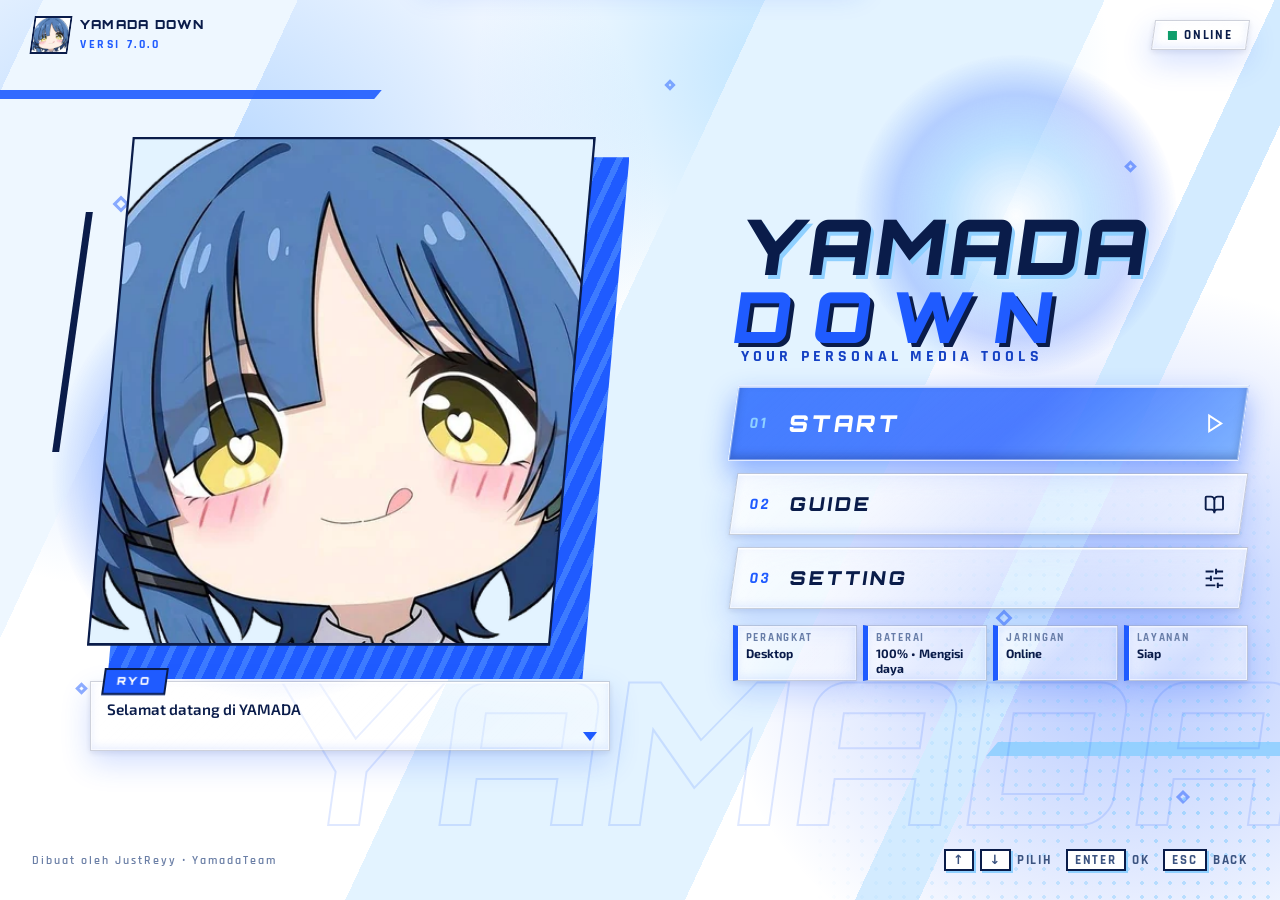
==== commit 385402fb: "Add files via upload" ====
--- a/index.html
+++ b/index.html
@@ -17,7 +17,8 @@
   <link rel="apple-touch-icon" href="assets/icon-192.png">
   <link rel="preconnect" href="https://fonts.googleapis.com">
   <link rel="preconnect" href="https://fonts.gstatic.com" crossorigin>
-  <link rel="stylesheet" href="https://fonts.googleapis.com/css2?family=Exo+2:wght@500;600;700&family=Inter:wght@400;500;600&family=Orbitron:wght@600;700;900&family=Rajdhani:wght@500;600;700&display=swap">
+  <link rel="preload" as="style" href="https://fonts.googleapis.com/css2?family=Exo+2:wght@500;600;700&family=Inter:wght@400;500;600&family=Orbitron:wght@600;700;900&family=Rajdhani:wght@500;600;700&display=swap" onload="this.onload=null;this.rel='stylesheet'">
+  <noscript><link rel="stylesheet" href="https://fonts.googleapis.com/css2?family=Exo+2:wght@500;600;700&family=Inter:wght@400;500;600&family=Orbitron:wght@600;700;900&family=Rajdhani:wght@500;600;700&display=swap"></noscript>
   <link rel="preload" as="image" href="assets/ryo.webp">
   <link rel="stylesheet" href="/style.css">
   <link rel="stylesheet" href="/station.css">
@@ -296,6 +297,14 @@
             <button type="button" data-value="dark" data-i18n="ys.dark">GELAP</button>
           </div>
         </div>
+        <div class="opt col">
+          <div class="opt-text"><svg class="i"><use href="#i-pulse"/></svg><div><span data-i18n="ys.perf">Performa</span><small data-i18n="ys.perfHint"></small></div></div>
+          <div class="seg seg-full" data-setting="perf">
+            <button type="button" data-value="auto" data-i18n="ys.perfAuto">AUTO</button>
+            <button type="button" data-value="lite" data-i18n="ys.perfLite">HEMAT</button>
+            <button type="button" data-value="full" data-i18n="ys.perfFull">PENUH</button>
+          </div>
+        </div>
         <div class="opt" id="fsRow">
           <div class="opt-text"><svg class="i"><use href="#i-expand"/></svg><div><span data-i18n="ys.fullscreen">Layar penuh</span><small id="fsHint" data-i18n="ys.fullscreenHint"></small></div></div>
           <label class="switch"><input type="checkbox" id="fsToggle"><span class="knob"></span></label>
@@ -541,9 +550,9 @@
   <div class="big-notice-box"><svg class="i"><use href="#i-check"/></svg><p id="bigNoticeText"></p></div>
 </div>
 
-<script src="/content.js"></script>
-<script src="/station-core.js"></script>
-<script src="/app.js"></script>
-<script src="/station-ui.js"></script>
+<script src="/content.js" defer></script>
+<script src="/station-core.js" defer></script>
+<script src="/app.js" defer></script>
+<script src="/station-ui.js" defer></script>
 </body>
 </html>
--- a/style.css
+++ b/style.css
@@ -111,9 +111,9 @@
   .btn-ghost:hover{background:var(--sky-l)}
   .btn-primary:hover{background:var(--blue-d)}
 }
-.btn::after{content:"";position:absolute;top:0;bottom:0;width:36%;left:-50%;background:rgba(255,255,255,.45);transform:skewX(-20deg)}
+.btn::after{content:"";position:absolute;top:0;bottom:0;left:0;width:36%;background:rgba(255,255,255,.45);transform:translateX(-160%) skewX(-20deg)}
 .fx .btn-primary::after{animation:btnShine 5s ease-in-out infinite}
-@keyframes btnShine{0%,75%{left:-50%}100%{left:130%}}
+@keyframes btnShine{0%,75%{transform:translateX(-160%) skewX(-20deg)}100%{transform:translateX(420%) skewX(-20deg)}}
 .row2{display:grid;grid-template-columns:1fr 1fr;gap:14px}
 .icon-btn{width:46px;height:46px;background:var(--paper);border:2px solid var(--ink);display:grid;place-items:center;color:var(--ink);box-shadow:3px 3px 0 var(--sky);flex:none;transform:skewX(var(--skew));transition:transform .1s,box-shadow .1s,background .15s}
 .icon-btn .i{transform:skewX(var(--unskew))}
@@ -180,7 +180,7 @@
 .fx .m-shadow{animation:mShadow 4.2s ease-in-out infinite}
 .fx .m-lid-l,.fx .m-lid-r{animation:mBlink 5.2s infinite}
 .fx .m-lid-r{animation-delay:.02s}
-.fx .m-shine{animation:mShine 7s ease-in-out infinite}
+.fx .mascot[data-size="xl"] .m-shine{animation:mShine 7s ease-in-out infinite}
 .fx .mascot[data-mood="happy"] .m-body{animation:mHappy 1.5s ease-in-out infinite}
 .fx .mascot[data-mood="happy"] .fx-spark{animation:mSpark 1.6s ease-in-out infinite}
 .fx .mascot[data-mood="happy"] .fx-s2{animation-delay:.5s}.fx .mascot[data-mood="happy"] .fx-s3{animation-delay:1s}
@@ -221,7 +221,7 @@
 
 
 /* ====== Maskot: potret miring dengan garis tinta ====== */
-.mascot{filter:drop-shadow(2px 0 0 var(--ink)) drop-shadow(-2px 0 0 var(--ink)) drop-shadow(0 2px 0 var(--ink)) drop-shadow(0 -2px 0 var(--ink))}
+.m-head::before{content:"";position:absolute;inset:-2.5px;clip-path:polygon(9% 0,100% 0,91% 100%,0 100%);background:var(--ink);pointer-events:none}
 .m-disc{border-radius:0;border:0;box-shadow:none;clip-path:polygon(9% 0,100% 0,91% 100%,0 100%);background:var(--sky-l)}
 .m-shadow{display:none}
 .mascot[data-size="xs"]{--ms:46px}
@@ -232,7 +232,7 @@
 
 .portrait{position:relative;display:inline-grid;padding:0 18px 18px 0}
 .portrait::before{content:"";position:absolute;inset:0;transform:translate(18px,18px);clip-path:polygon(9% 0,100% 0,91% 100%,0 100%);
-  background:repeating-linear-gradient(115deg,var(--blue) 0 12px,#3d7bff 12px 18px);filter:drop-shadow(0 0 0 var(--ink))}
+  background:repeating-linear-gradient(115deg,var(--blue) 0 12px,#3d7bff 12px 18px)}
 .portrait::after{content:"";position:absolute;left:-14px;top:14%;width:7px;height:46%;background:var(--ink);transform:skewX(var(--skew))}
 
 /* ====== Kotak dialog ala visual novel ====== */
@@ -668,7 +668,7 @@
   --g-bg:linear-gradient(135deg,rgba(255,255,255,.74),rgba(255,255,255,.28) 55%,rgba(255,255,255,.5));
   --g-bg-blue:linear-gradient(135deg,rgba(60,120,255,.95),rgba(31,91,255,.78) 55%,rgba(110,170,255,.85));
   --g-bg-sky:linear-gradient(135deg,rgba(190,226,255,.9),rgba(143,208,255,.55));
-  --g-blur:blur(18px) saturate(1.8);
+  --g-blur:blur(12px) saturate(1.6);
   --g-edge:inset 0 1.5px 0 rgba(255,255,255,1),inset 0 0 0 1px rgba(255,255,255,.55),inset 0 -3px 8px rgba(31,91,255,.10),inset 10px 10px 26px rgba(255,255,255,.35);
   --g-edge-blue:inset 0 2px 0 rgba(255,255,255,.65),inset 0 0 0 1px rgba(255,255,255,.35),inset 0 -4px 10px rgba(10,28,74,.28);
   --g-drop:0 12px 30px rgba(31,91,255,.20),0 2px 6px rgba(10,28,74,.10);
@@ -681,11 +681,11 @@
   radial-gradient(60vmax 50vmax at 14% 22%,rgba(110,175,255,.55),transparent 62%),
   radial-gradient(52vmax 46vmax at 88% 72%,rgba(31,91,255,.34),transparent 62%),
   radial-gradient(40vmax 36vmax at 62% 8%,rgba(143,208,255,.6),transparent 62%),#fff}
-.orb{position:absolute;border-radius:50%;filter:blur(8px);opacity:.8}
-.orb.o1{width:44vmin;height:44vmin;left:6%;top:30%;background:radial-gradient(circle at 35% 30%,#fff,var(--sky) 45%,rgba(31,91,255,.7))}
-.orb.o2{width:30vmin;height:30vmin;right:10%;top:8%;background:radial-gradient(circle at 35% 30%,#fff,#9fd4ff 45%,rgba(31,91,255,.55))}
-.fx .orb.o1{animation:orbA 16s ease-in-out infinite}
-.fx .orb.o2{animation:orbB 20s ease-in-out infinite}
+.orb{position:absolute;border-radius:50%;opacity:.8;will-change:transform}
+.orb.o1{width:50vmin;height:50vmin;left:4%;top:28%;background:radial-gradient(circle closest-side,rgba(255,255,255,.95),rgba(143,208,255,.75) 45%,rgba(31,91,255,.35) 75%,transparent 100%)}
+.orb.o2{width:36vmin;height:36vmin;right:8%;top:6%;background:radial-gradient(circle closest-side,rgba(255,255,255,.9),rgba(159,212,255,.7) 45%,rgba(31,91,255,.3) 75%,transparent 100%)}
+.fx .orb.o1{width:50vmin;height:50vmin;left:4%;top:28%;background:radial-gradient(circle closest-side,rgba(255,255,255,.95),rgba(143,208,255,.75) 45%,rgba(31,91,255,.35) 75%,transparent 100%)}
+.fx .orb.o2{width:36vmin;height:36vmin;right:8%;top:6%;background:radial-gradient(circle closest-side,rgba(255,255,255,.9),rgba(159,212,255,.7) 45%,rgba(31,91,255,.3) 75%,transparent 100%)}
 @keyframes orbA{0%,100%{transform:translate(0,0)}50%{transform:translate(calc(var(--amp)*7vmin),calc(var(--amp)*-5vmin))}}
 @keyframes orbB{0%,100%{transform:translate(0,0)}50%{transform:translate(calc(var(--amp)*-6vmin),calc(var(--amp)*6vmin))}}
 html.noglass .orb{display:none}
@@ -736,12 +736,11 @@
 
 /* kilau kaca yang menyapu saat disentuh (desktop) */
 .mi,.tool-card{position:relative;overflow:hidden}
-.mi::after,.tool-card::after{content:"";position:absolute;top:0;bottom:0;width:30%;left:-40%;background:linear-gradient(100deg,transparent,rgba(255,255,255,.55),transparent);transform:skewX(-18deg);pointer-events:none}
+.mi::after,.tool-card::after{content:"";position:absolute;top:0;bottom:0;left:0;width:30%;background:linear-gradient(100deg,transparent,rgba(255,255,255,.55),transparent);transform:translateX(-140%) skewX(-18deg);pointer-events:none}
 @media (hover:hover){.fx .mi:hover::after,.fx .tool-card:hover::after{animation:glassSweep .8s ease}}
-@keyframes glassSweep{to{left:130%}}
+@keyframes glassSweep{to{transform:translateX(430%) skewX(-18deg)}}
 .mi{overflow:visible}.mi::after{display:none}
 .tool-card::after{border:0}
 
 /* tombol saklar tetap tegas */
 .switch .knob{border:1.5px solid var(--g-line)}
-.mascot{filter:drop-shadow(2px 0 0 var(--ink)) drop-shadow(-2px 0 0 var(--ink)) drop-shadow(0 2px 0 var(--ink)) drop-shadow(0 -2px 0 var(--ink)) drop-shadow(0 10px 14px rgba(31,91,255,.25))}
--- a/station.css
+++ b/station.css
@@ -250,3 +250,34 @@
   .ios-ind,.island,.isl-body,.ctl-panel,.ctl-back,.fav-btn{transition-duration:.01ms!important;animation:none!important}
 }
 html[data-rm="on"] .ios-ind,html[data-rm="on"] .island,html[data-rm="on"] .isl-body,html[data-rm="on"] .ctl-panel{transition-duration:.01ms!important}
+
+/* =====================================================================
+   PERFORMA — blur hanya di elemen kecil yang tetap (dock, nav, sheet).
+   Semua kartu/panel/tombol memakai latar translusen biasa: tampilan kaca
+   sama, tetapi tidak perlu menghitung ulang blur setiap frame scroll.
+   ===================================================================== */
+.panel,.bubble,.tool-card,.guide-card,.result-box,.scene-card,.big-notice-box,.wa-notice,.tip,.chip,.sys,.stat,.cfg li,.platform-row,
+.download-option,.icon-btn,.tab,.seg button,.mi,.btn-ghost,.btn-soft,.btn-primary,.mi-main,.segbar,.toast,.field,.input-row input,
+.copy-btn,.recent-item,.recent-clear,.ptr,.ctl-tile,.modal-box{-webkit-backdrop-filter:none;backdrop-filter:none}
+.panel,.tool-card,.guide-card,.result-box{background-color:rgba(255,255,255,.35)}
+html[data-theme="dark"] .panel,html[data-theme="dark"] .tool-card,html[data-theme="dark"] .guide-card,html[data-theme="dark"] .result-box{background-color:rgba(10,20,52,.3)}
+
+/* tab di latar belakang / dialog penuh: hentikan animasi tak terlihat */
+html.paused *,html.paused *::before,html.paused *::after{animation-play-state:paused!important}
+
+/* ---------- MODE HEMAT (html.lite): untuk HP/PC yang lambat ---------- */
+html.lite{--g-blur:none;--g-drop:0 3px 8px rgba(10,28,74,.12)}
+html.lite .orb,html.lite .bg-blob{display:none}
+html.lite .bg::after{display:none}
+html.lite .dock,html.lite .ios-nav,html.lite .ctl-panel,html.lite .modal{-webkit-backdrop-filter:none;backdrop-filter:none}
+html.lite .dock{background:var(--paper)}
+html.lite .ios-nav{background:var(--paper)}
+html.lite .ctl-panel{background:var(--paper)}
+html.lite .modal{background:rgba(10,28,74,.55)}
+html.lite .btn::after,html.lite .mi::after,html.lite .tool-card::after{display:none}
+html.lite .m-shine,html.lite .glitch-title{animation:none!important}
+html.lite .fx .bubble::after,html.lite .fx .hl::before{animation:none}
+html.lite *{text-shadow:none}
+html.lite .panel,html.lite .tool-card,html.lite .guide-card,html.lite .result-box{box-shadow:var(--g-edge),var(--g-drop)}
+html.lite .island,html.lite .toast{box-shadow:0 4px 12px rgba(0,0,0,.3)}
+html.lite .screen{scroll-behavior:auto}
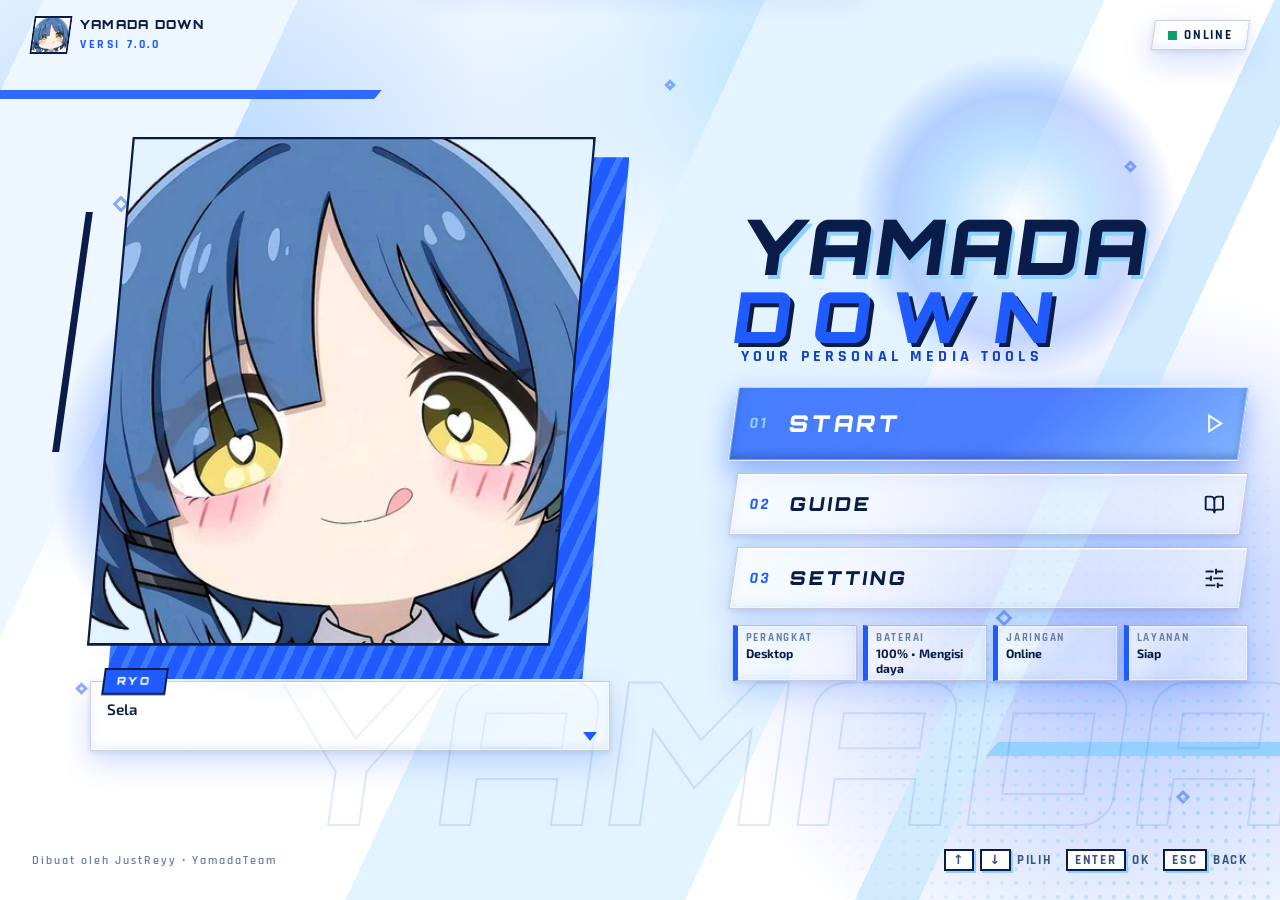
==== commit cf06da2b: "Add files via upload" ====
--- a/index.html
+++ b/index.html
@@ -101,6 +101,11 @@
       <span class="chip chip-status" id="menuStatus"><i class="dot"></i><span id="menuStatusText">ONLINE</span></span>
     </header>
 
+    <div id="announce" class="announce" data-level="info" role="status" hidden>
+      <svg class="i"><use href="#i-bell"/></svg><span id="announceText"></span>
+      <button id="announceClose" type="button" data-i18n-aria="ann.close" aria-label="Tutup"><svg class="i"><use href="#i-x"/></svg></button>
+    </div>
+
     <div class="menu-grid">
       <div class="stage">
         <div class="portrait"><div class="mascot" data-mascot data-size="xl" data-mood="normal" data-secret></div></div>
@@ -411,6 +416,29 @@
         </div>
 
         <div class="panel">
+          <h3 class="panel-h"><svg class="i"><use href="#i-chart"/></svg><span data-i18n="admin.trend">Tren Harian</span></h3>
+          <div class="seg seg-full" id="trendRange" role="group">
+            <button type="button" data-range="7" class="active">7 <span data-i18n="admin.days">HARI</span></button>
+            <button type="button" data-range="30">30 <span data-i18n="admin.days">HARI</span></button>
+          </div>
+          <div id="trendChart" class="trend" aria-hidden="false"></div>
+          <p id="trendReadout" class="trend-read" aria-live="polite"></p>
+          <div class="legend"><span><i class="lg lg-dl"></i><span data-i18n="admin.legDl">Download</span></span><span><i class="lg lg-vi"></i><span data-i18n="admin.legVisit">Pengunjung</span></span></div>
+        </div>
+
+        <div class="panel">
+          <h3 class="panel-h"><svg class="i"><use href="#i-shield"/></svg><span data-i18n="admin.rate">Success Rate per Tool</span></h3>
+          <div id="rateList" class="rate-list"><p class="helper">...</p></div>
+        </div>
+
+        <div class="panel">
+          <h3 class="panel-h"><svg class="i"><use href="#i-info"/></svg><span data-i18n="admin.errLog">Log Error Terbaru</span></h3>
+          <p class="helper" data-i18n="admin.errHint">Link yang dimasukkan pengunjung tidak disimpan.</p>
+          <ul id="errList" class="err-list"></ul>
+          <button id="errClearBtn" class="btn btn-soft btn-sm" type="button"><svg class="i"><use href="#i-trash"/></svg><span data-i18n="admin.errClear">HAPUS LOG</span></button>
+        </div>
+
+        <div class="panel">
           <h3 class="panel-h"><svg class="i"><use href="#i-flame"/></svg><span data-i18n="admin.popular">Tools Paling Populer</span></h3>
           <div id="popularToolsList" class="rank-list"><p class="helper">...</p></div>
           <button id="panelRefreshBtn" class="btn btn-soft btn-sm" type="button"><svg class="i"><use href="#i-refresh"/></svg><span data-i18n="btn.refresh">REFRESH</span></button>
@@ -455,6 +483,23 @@
           <button id="maintenanceSaveBtn" class="btn btn-primary" type="button"><svg class="i"><use href="#i-save"/></svg><span data-i18n="btn.save">SIMPAN</span></button>
           <p id="maintenanceSaveStatus" class="msg" hidden></p>
         </div>
+
+        <div class="panel">
+          <h3 class="panel-h"><svg class="i"><use href="#i-bell"/></svg><span data-i18n="admin.ann">Pengumuman</span></h3>
+          <p class="helper" data-i18n="admin.annHint">Tampil sebagai banner di menu utama.</p>
+          <div class="opt"><div class="opt-text"><span data-i18n="admin.annToggle">Tampilkan pengumuman</span></div>
+            <label class="switch"><input type="checkbox" id="annToggle"><span class="knob"></span></label></div>
+          <label class="label" for="annText" data-i18n="admin.annText">Teks pengumuman</label>
+          <textarea id="annText" class="field" rows="2" maxlength="200"></textarea>
+          <label class="label" data-i18n="admin.annLevel">Jenis</label>
+          <div class="seg seg-full" id="annLevel" role="group">
+            <button type="button" data-level="info" class="active" data-i18n="admin.annInfo">INFO</button>
+            <button type="button" data-level="warn" data-i18n="admin.annWarn">PENTING</button>
+            <button type="button" data-level="good" data-i18n="admin.annGood">KABAR BAIK</button>
+          </div>
+          <button id="annSaveBtn" class="btn btn-primary" type="button"><svg class="i"><use href="#i-save"/></svg><span data-i18n="btn.save">SIMPAN</span></button>
+          <p id="annSaveStatus" class="msg" hidden></p>
+        </div>
       </div>
     </div>
   </section>
--- a/station.css
+++ b/station.css
@@ -281,3 +281,56 @@
 html.lite .panel,html.lite .tool-card,html.lite .guide-card,html.lite .result-box{box-shadow:var(--g-edge),var(--g-drop)}
 html.lite .island,html.lite .toast{box-shadow:0 4px 12px rgba(0,0,0,.3)}
 html.lite .screen{scroll-behavior:auto}
+
+/* ---------- Pengumuman global (menu utama) ---------- */
+.announce{display:flex;align-items:center;gap:10px;flex:none;padding:9px 10px 9px 12px;border:2px solid var(--ink);background:var(--yellow);color:#2a2100;font-family:var(--f-hud);font-weight:700;font-size:.95rem;letter-spacing:.02em;box-shadow:3px 3px 0 var(--ink);position:relative;z-index:2}
+.announce[hidden]{display:none}
+.announce>.i{width:20px;height:20px;flex:none}
+.announce>span{flex:1;min-width:0;overflow-wrap:anywhere;line-height:1.3}
+.announce[data-level="warn"]{background:#ffd9d6;color:#5a0d0d}
+.announce[data-level="good"]{background:#cdf3e3;color:#064a33}
+.announce[data-level="info"]{background:#d8ebff;color:#0a1c4a}
+.announce button{flex:none;width:30px;height:30px;display:grid;place-items:center;background:transparent;border:0;color:inherit;cursor:pointer}
+.announce button .i{width:18px;height:18px}
+html[data-theme="dark"] .announce{border-color:#6f93e8;box-shadow:3px 3px 0 rgba(0,0,0,.4)}
+html[data-theme="dark"] .announce[data-level="info"]{background:#17306b;color:#dbe7ff}
+html[data-theme="dark"] .announce[data-level="warn"]{background:#4b1a1d;color:#ffd6d3}
+html[data-theme="dark"] .announce[data-level="good"]{background:#0f3a2c;color:#c4f2dd}
+
+/* ---------- Admin: tren, success rate, log error ---------- */
+.trend{margin-top:10px}
+.trend svg{display:block;width:100%;height:auto;touch-action:manipulation}
+.tr-bar{fill:var(--blue);opacity:.55}
+.tr-bar.sel{opacity:1}
+.tr-line{fill:none;stroke:var(--warn);stroke-width:2;stroke-linejoin:round;stroke-linecap:round}
+.tr-dot{fill:var(--paper);stroke:var(--warn);stroke-width:2}
+.tr-dot.sel{fill:var(--warn)}
+.tr-axis{stroke:var(--line);stroke-width:1}
+.tr-lbl{fill:var(--muted);font:600 9px var(--f-hud)}
+.tr-hit{cursor:pointer}
+.trend-read{margin:6px 0 0;font-family:var(--f-hud);font-weight:700;font-size:.92rem;color:var(--ink);min-height:1.3em}
+.legend{display:flex;gap:16px;margin-top:6px;font-size:.8rem;color:var(--muted)}
+.legend>span{display:inline-flex;align-items:center;gap:6px}
+.lg{display:inline-block;width:12px;height:12px}
+.lg-dl{background:var(--blue)}
+.lg-vi{height:3px;background:var(--warn)}
+.rate-list{display:flex;flex-direction:column;gap:12px}
+.rate{display:grid;grid-template-columns:1fr auto;align-items:center;gap:4px 8px;font-size:.9rem}
+.rate .pct{font-family:var(--f-display);font-weight:900;font-size:.9rem}
+.rate .pct.ok{color:var(--ok)}.rate .pct.mid{color:var(--warn)}.rate .pct.no{color:var(--bad)}
+.rate .bar{grid-column:1/3;height:8px;background:var(--ice);border:2px solid var(--ink)}
+.rate .bar i{display:block;height:100%;background:var(--ok)}
+.rate .bar.mid i{background:var(--warn)}.rate .bar.no i{background:var(--bad)}
+.rate small{grid-column:1/3;color:var(--muted);font-size:.76rem}
+.err-list{list-style:none;margin:8px 0;padding:0;display:flex;flex-direction:column;gap:6px;max-height:280px;overflow:auto}
+.err-list li{display:grid;grid-template-columns:auto 1fr;gap:2px 8px;padding:8px 10px;border:2px solid var(--line);background:var(--paper);font-size:.84rem}
+.err-list .tg{font-family:var(--f-hud);font-weight:700;font-size:.74rem;letter-spacing:.1em;color:#fff;background:var(--bad);padding:1px 6px;align-self:start}
+.err-list .m{overflow-wrap:anywhere}
+.err-list time{grid-column:1/3;color:var(--muted);font-size:.74rem}
+.err-list .err-none{display:block;color:var(--muted);text-align:center}
+html[data-theme="dark"] .err-list li{background:rgba(7,14,36,.5);border-color:#2b3f78}
+html[data-theme="dark"] .rate .bar{background:rgba(7,14,36,.6);border-color:#6f93e8}
+html[data-theme="dark"] .tr-dot{fill:#0f1b3f}
+html[data-theme="dark"] .tr-bar{fill:#6f9bff}
+html[data-theme="dark"] .rate .pct.ok,html[data-theme="dark"] .rate .pct.mid,html[data-theme="dark"] .rate .pct.no{filter:brightness(1.25)}
+@media (orientation:landscape) and (max-height:480px){.announce{padding:5px 8px;font-size:.82rem}}
